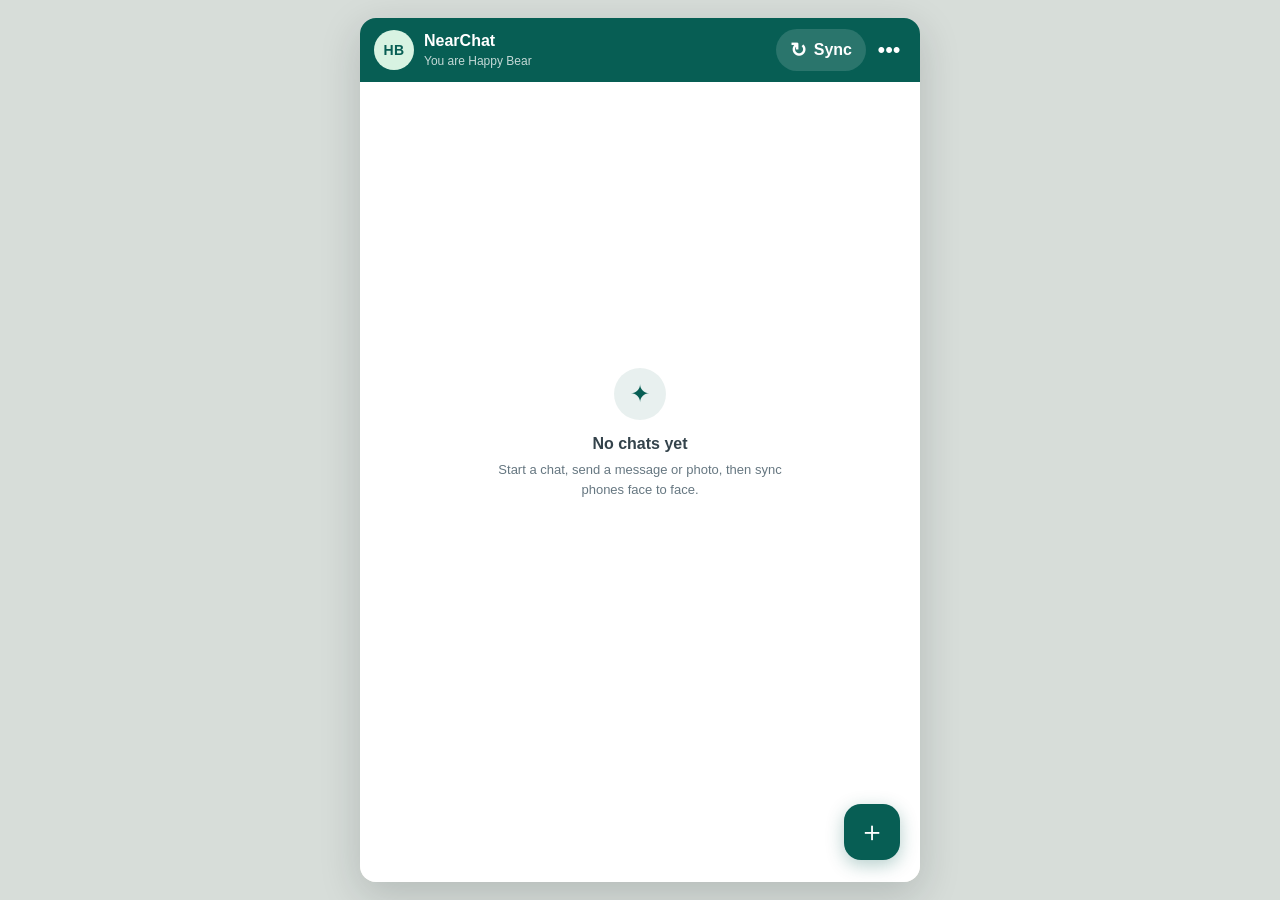
==== index.html @ 62a1739e "FIX delta mathcing always failing v14" ====
<!doctype html>
<html lang="en">
<head>
<meta charset="utf-8">
<link rel="icon" type="image/png" href="[data-uri]">
<meta name="viewport" content="width=device-width, initial-scale=1, viewport-fit=cover">
<meta name="theme-color" content="#075e54">
<title>NearChat v2 · RaptorQ chat sync</title>
<style>
  :root{
    --green:#075e54;
    --green-dark:#054c44;
    --accent:#25d366;
    --paper:#efeae2;
    --incoming:#ffffff;
    --outgoing:#d9fdd3;
    --ink:#111b21;
    --muted:#667781;
    --line:#d7d2ca;
    --danger:#c83d3d;
    --shadow:0 12px 40px rgba(17,27,33,.18);
    --sans:-apple-system,BlinkMacSystemFont,"Segoe UI",Roboto,Helvetica,Arial,sans-serif;
  }
  *{box-sizing:border-box}
  html,body{margin:0;width:100%;height:100%;overflow:hidden}
  body{
    background:#d7ddd9;color:var(--ink);font-family:var(--sans);
    -webkit-font-smoothing:antialiased;overscroll-behavior:none;
  }
  button,input{font:inherit}
  button{border:0;cursor:pointer}
  button:disabled{opacity:.42;cursor:default}
  [hidden]{display:none !important}
  :focus-visible{outline:3px solid rgba(37,211,102,.45);outline-offset:2px}

  .app{
    width:100%;height:100dvh;max-width:560px;margin:0 auto;background:var(--paper);
    display:flex;flex-direction:column;overflow:hidden;box-shadow:var(--shadow);
  }
  .screen{position:relative;width:100%;height:100%;min-height:0;display:flex;flex-direction:column}
  @media(pointer:coarse){#conversationScreen{touch-action:pan-y}}

  .topbar{
    min-height:64px;padding:10px 10px 10px 14px;background:var(--green);color:#fff;
    display:flex;align-items:center;justify-content:space-between;gap:10px;
    flex:none;padding-top:max(10px,env(safe-area-inset-top));
  }
  .identity{display:flex;align-items:center;gap:10px;min-width:0}
  .avatar{
    width:40px;height:40px;border-radius:50%;background:#d8f3e2;color:var(--green);
    display:grid;place-items:center;font-size:14px;font-weight:800;letter-spacing:.03em;flex:none;
  }
  .identity-copy{min-width:0}
  .identity-copy strong{display:block;font-size:16px;line-height:1.15}
  .identity-copy span{
    display:block;margin-top:3px;font-size:12px;color:rgba(255,255,255,.76);
    white-space:nowrap;overflow:hidden;text-overflow:ellipsis;
  }
  .top-actions{display:flex;align-items:center;gap:2px}
  .sync-btn{
    min-height:42px;border-radius:22px;padding:0 14px;background:rgba(255,255,255,.14);
    color:#fff;font-weight:700;display:flex;align-items:center;gap:7px;
  }
  .sync-btn:hover{background:rgba(255,255,255,.22)}
  .sync-icon{font-size:20px;line-height:1}
  .icon-btn{
    width:42px;height:42px;border-radius:50%;background:transparent;color:#fff;
    display:grid;place-items:center;font-size:22px;line-height:1;
  }
  .icon-btn:hover{background:rgba(255,255,255,.12)}
  .back-btn{
    width:38px;height:42px;margin-left:-6px;border-radius:50%;background:transparent;color:#fff;
    display:grid;place-items:center;font-size:27px;line-height:1;flex:none;
  }
  .back-btn:hover{background:rgba(255,255,255,.12)}

  .chat-list{
    flex:1;min-height:0;overflow-y:auto;background:#fff;overscroll-behavior:contain;
    padding-bottom:96px;
  }
  .list-empty{
    min-height:100%;display:grid;place-items:center;text-align:center;color:var(--muted);
    padding:38px;
  }
  .list-empty .empty-inner{max-width:290px}
  .list-empty strong{display:block;color:#34434b;font-size:16px}
  .list-empty p{font-size:13px;line-height:1.55;margin:7px 0 0}
  .chat-row{
    width:100%;min-height:76px;padding:10px 14px;background:#fff;color:var(--ink);
    display:grid;grid-template-columns:52px minmax(0,1fr);gap:12px;text-align:left;
  }
  .chat-row:hover{background:#f5f7f6}
  .chat-avatar{
    width:50px;height:50px;border-radius:50%;background:#dce9e5;color:var(--green);
    display:grid;place-items:center;font-size:15px;font-weight:800;letter-spacing:.03em;
  }
  .chat-copy{
    min-width:0;padding:3px 0 11px;border-bottom:1px solid #edf0ef;
    display:grid;grid-template-columns:minmax(0,1fr) auto;column-gap:10px;align-content:center;
  }
  .chat-title{font-size:16px;font-weight:700;white-space:nowrap;overflow:hidden;text-overflow:ellipsis}
  .chat-time{font-size:11px;color:#849198;white-space:nowrap;padding-top:2px}
  .chat-preview{
    grid-column:1/-1;margin-top:5px;color:var(--muted);font-size:13px;
    white-space:nowrap;overflow:hidden;text-overflow:ellipsis;
  }
  .fab{
    position:absolute;right:20px;bottom:calc(22px + env(safe-area-inset-bottom));
    width:56px;height:56px;border-radius:17px;background:var(--green);color:#fff;
    display:grid;place-items:center;font-size:28px;box-shadow:0 5px 18px rgba(7,94,84,.3);
  }
  .fab:hover{background:var(--green-dark)}

  .thread{
    position:relative;flex:1;overflow-y:auto;padding:18px 12px 22px;
    scroll-behavior:smooth;overscroll-behavior:contain;
    background:
      radial-gradient(circle at 14px 16px,rgba(17,27,33,.035) 0 1px,transparent 1.5px),
      radial-gradient(circle at 42px 44px,rgba(17,27,33,.025) 0 1px,transparent 1.5px),
      var(--paper);
    background-size:56px 56px;
  }
  .thread.input-active{padding-bottom:0}
  .thread.input-active #messageList:not(:empty){
    min-height:100%;display:flex;flex-direction:column;justify-content:flex-end;
    padding-bottom:12px;
  }
  .empty{
    min-height:100%;display:grid;place-items:center;text-align:center;color:var(--muted);
    padding:30px;
  }
  .empty-inner{max-width:280px}
  .empty-mark{
    width:52px;height:52px;border-radius:50%;margin:0 auto 15px;background:rgba(7,94,84,.09);
    color:var(--green);display:grid;place-items:center;font-size:24px;
  }
  .empty strong{display:block;color:#34434b;font-size:16px}
  .empty p{font-size:13px;line-height:1.55;margin:7px 0 0}
  .day{
    width:max-content;max-width:90%;margin:0 auto 14px;padding:6px 10px;border-radius:8px;
    background:rgba(255,255,255,.8);box-shadow:0 1px 1px rgba(17,27,33,.06);
    color:var(--muted);font-size:11px;text-align:center;
  }
  .message-row{display:flex;margin:3px 0 6px}
  .message-row.mine{justify-content:flex-end}
  .message-stack{
    max-width:82%;min-width:72px;display:flex;flex-direction:column;align-items:flex-start;
  }
  .message-stack.has-image-stack{max-width:min(82%,338px)}
  .mine .message-stack{align-items:flex-end}
  .message{
    max-width:100%;min-width:72px;padding:7px 9px 6px;border-radius:9px;
    background:var(--incoming);box-shadow:0 1px 1px rgba(17,27,33,.1);
  }
  .message.has-image{padding:4px 4px 6px;max-width:100%}
  .mine .message{background:var(--outgoing)}
  .sender{font-size:11px;line-height:1.25;color:var(--green);font-weight:700;margin-bottom:2px}
  .text{font-size:15px;line-height:1.36;white-space:pre-wrap;overflow-wrap:anywhere}
  .has-image .sender{margin:4px 5px 3px}
  .has-image .text{margin:6px 5px 1px}
  .message-image{
    display:block;width:100%;height:auto;max-height:480px;border-radius:7px;
    object-fit:contain;background:rgba(17,27,33,.08);
  }
  .text a{color:#087f6d;text-decoration:underline;text-underline-offset:2px}
  .text a:visited{color:#536f91}
  .message-footer{
    min-height:22px;display:flex;align-items:center;justify-content:flex-end;gap:4px;
    margin:2px 0 0 8px;
  }
  .has-image .message-footer{margin-right:5px}
  .meta{color:#7a8a92;font-size:10px}
  .reaction-trigger{
    width:27px;height:24px;border-radius:12px;background:transparent;color:#75858d;
    display:grid;place-items:center;font-size:15px;line-height:1;
  }
  .reaction-trigger:hover,.reaction-trigger[aria-expanded="true"]{background:rgba(7,94,84,.1);color:var(--green)}
  .reaction-strip{display:flex;flex-wrap:wrap;gap:4px;margin-top:3px;max-width:100%}
  .mine .reaction-strip{justify-content:flex-end}
  .reaction-chip{
    min-width:34px;height:28px;padding:0 8px;border:1px solid #d6dfdb;border-radius:14px;
    background:#fff;color:var(--ink);font-size:14px;box-shadow:0 1px 2px rgba(17,27,33,.08);
  }
  .reaction-chip.mine{border-color:#78b99b;background:#e3f6e9}
  .reaction-menu{
    display:flex;gap:3px;margin-top:4px;padding:5px;border-radius:20px;background:#fff;
    box-shadow:0 5px 18px rgba(17,27,33,.18);max-width:calc(100vw - 30px);
  }
  .reaction-menu button{
    width:36px;height:36px;border-radius:50%;background:transparent;font-size:20px;
    display:grid;place-items:center;flex:none;
  }
  .reaction-menu button:hover,.reaction-menu button[aria-pressed="true"]{background:#e5f5eb}

  .composer{
    flex:none;padding:8px 8px calc(8px + env(safe-area-inset-bottom));background:#f0f2f5;
    display:grid;gap:7px;border-top:1px solid rgba(17,27,33,.08);
  }
  .image-draft{
    min-height:64px;padding:7px;border-radius:14px;background:#fff;display:flex;
    align-items:center;gap:10px;box-shadow:0 1px 5px rgba(17,27,33,.08);
  }
  .image-draft img{
    width:52px;height:52px;border-radius:9px;object-fit:cover;background:#edf1ef;flex:none;
  }
  .image-draft-copy{min-width:0;flex:1}
  .image-draft-copy strong{display:block;font-size:13px}
  .image-draft-copy span{
    display:block;margin-top:3px;color:var(--muted);font-size:11px;
    white-space:nowrap;overflow:hidden;text-overflow:ellipsis;
  }
  .remove-image{
    width:36px;height:36px;border-radius:50%;background:#edf1ef;color:#53636c;
    font-size:20px;display:grid;place-items:center;flex:none;
  }
  .composer-row{display:flex;align-items:center;gap:7px;min-width:0}
  .composer-tool{
    width:42px;height:42px;border-radius:50%;background:#fff;color:#5f6f77;
    display:grid;place-items:center;font-size:21px;line-height:1;flex:none;
  }
  .composer-tool:hover{color:var(--green);background:#f8fbfa}
  .emoji-picker{
    grid-template-columns:repeat(8,minmax(0,1fr));gap:3px;padding:5px;
    border-radius:15px;background:#fff;box-shadow:0 2px 10px rgba(17,27,33,.08);
  }
  .emoji-picker:not([hidden]){display:grid}
  .emoji-choice{
    min-height:38px;border-radius:10px;background:transparent;font-size:21px;
    display:grid;place-items:center;
  }
  .emoji-choice:hover{background:#edf4f1}
  .input-wrap{
    position:relative;flex:1;min-width:0;background:#fff;border:1px solid transparent;
    border-radius:24px;display:flex;align-items:center;
  }
  .input-wrap:focus-within{border-color:rgba(7,94,84,.35)}
  #messageInput{
    width:100%;height:46px;border:0;outline:0;background:transparent;color:var(--ink);
    padding:0 54px 0 16px;font-size:16px;
  }
  #messageInput::placeholder{color:#829098}
  .counter{
    position:absolute;right:13px;font-size:10px;color:#98a3a9;pointer-events:none;
    font-variant-numeric:tabular-nums;opacity:0;transition:opacity .12s;
  }
  .counter.near{color:#9a6a16;opacity:1}.counter.full{color:var(--danger);font-weight:700;opacity:1}
  .send-btn{
    width:46px;height:46px;border-radius:50%;background:var(--green);color:#fff;
    display:grid;place-items:center;font-size:21px;flex:none;
  }
  .send-btn:not(:disabled):hover{background:var(--green-dark)}

  .overlay{
    position:fixed;inset:0;z-index:50;background:rgba(17,27,33,.48);
    display:flex;align-items:flex-end;justify-content:center;
  }
  .sheet{
    width:min(560px,100%);max-height:92dvh;background:#fff;border-radius:20px 20px 0 0;
    overflow:auto;box-shadow:0 -12px 40px rgba(17,27,33,.22);
    padding-bottom:env(safe-area-inset-bottom);
  }
  .sheet-head{
    min-height:62px;padding:10px 12px 8px 20px;display:flex;align-items:center;
    justify-content:space-between;border-bottom:1px solid #eef0f1;
  }
  .sheet-head h2{font-size:18px;margin:0}
  .sheet-close{
    width:42px;height:42px;border-radius:50%;background:#f1f3f4;color:#53636c;
    font-size:22px;display:grid;place-items:center;
  }
  .sheet-body{padding:22px 20px 24px}
  .sheet-copy{color:var(--muted);font-size:14px;line-height:1.55;margin:0 0 20px}
  .choice-grid{display:grid;grid-template-columns:1fr 1fr;gap:10px}
  .choice{
    min-height:126px;border-radius:14px;padding:18px;text-align:left;background:#f3f7f5;
    border:1px solid #e0e8e4;color:var(--ink);
  }
  .choice:hover{border-color:#9fc9b3;background:#edf7f1}
  .choice-icon{
    width:38px;height:38px;border-radius:50%;background:var(--green);color:#fff;
    display:grid;place-items:center;font-size:19px;margin-bottom:16px;
  }
  .choice strong{display:block;font-size:15px}
  .choice span{display:block;margin-top:5px;color:var(--muted);font-size:12px;line-height:1.4}
  .sync-hint{margin:18px 2px 0;color:#7a898f;font-size:12px;line-height:1.5}
  .sync-hint b{color:#435159}
  .build-version{margin:10px 2px 0;color:#a0aaae;font:10px ui-monospace,SFMono-Regular,Menlo,monospace;text-align:right}

  .qr-shell{
    min-height:310px;background:#f7f8f8;border-radius:16px;display:grid;place-items:center;
    padding:18px;overflow:hidden;
  }
  #syncQr{display:block;image-rendering:pixelated;max-width:100%;height:auto}
  .sync-status{text-align:center;margin:16px 0 0}
  .sync-status strong{display:block;font-size:16px}
  .sync-status span{display:block;margin-top:5px;color:var(--muted);font-size:12px}
  .audio-test-mark{
    width:64px;height:64px;border-radius:50%;margin:8px auto 16px;background:#dcf8e6;
    color:var(--green);display:grid;place-items:center;font-size:30px;font-weight:800;
  }
  .audio-test-modes{
    display:grid;grid-template-columns:1fr 1fr;gap:4px;margin:0 0 16px;padding:4px;
    border-radius:22px;background:#edf1ef;
  }
  .audio-test-modes button{
    min-height:38px;border-radius:19px;background:transparent;color:#607078;font-size:12px;font-weight:750;
  }
  .audio-test-modes button[aria-pressed="true"]{background:#fff;color:var(--green);box-shadow:0 1px 4px rgba(17,27,33,.12)}
  .audio-graph-shell{
    height:150px;border-radius:12px;overflow:hidden;
    background:#f3f7f5;border:1px solid #e0e8e4;
  }
  #audioTestGraph{display:block;width:100%;height:100%}
  .audio-readout{
    display:flex;flex-wrap:wrap;gap:6px 14px;margin:7px 2px 12px;color:var(--muted);
    font:11px/1.5 ui-monospace,SFMono-Regular,Menlo,monospace;
  }
  .audio-threshold{
    display:flex;align-items:center;gap:10px;margin:12px 2px;color:#435159;font-size:12px;
  }
  .audio-threshold input{flex:1;min-width:0;accent-color:var(--green)}
  .audio-threshold output{min-width:38px;color:var(--muted);font:11px ui-monospace,SFMono-Regular,Menlo,monospace}
  .audio-log-head{display:flex;align-items:center;justify-content:space-between;margin:14px 2px 6px}
  .audio-log-head strong{color:#65747b;font-size:11px;letter-spacing:.08em;text-transform:uppercase}
  .audio-log-actions{display:flex;gap:6px}
  .audio-log-actions button{
    min-height:32px;padding:0 12px;border-radius:16px;background:#edf1ef;color:#435159;
    font-size:11px;font-weight:700;
  }
  .audio-log{
    height:132px;overflow-y:auto;padding:9px;border-radius:10px;background:#f3f7f5;
    color:#53636c;font:11px/1.55 ui-monospace,SFMono-Regular,Menlo,monospace;
    white-space:pre-wrap;overflow-wrap:anywhere;
  }
  .audio-log .hit{color:var(--green);font-weight:800}
  .audio-log .dim{color:#88969c}
  .audio-log .fail{color:var(--danger);font-weight:800}
  .protocol-stages{display:grid;gap:7px;margin:4px 0 12px}
  .protocol-stage{
    min-height:38px;padding:7px 10px;border:1px solid #e0e8e4;border-radius:10px;
    display:flex;align-items:center;gap:9px;color:#77868d;font-size:12px;
  }
  .protocol-stage-mark{
    width:22px;height:22px;border-radius:50%;background:#e8edeb;color:#77868d;
    display:grid;place-items:center;font-size:11px;font-weight:800;flex:none;
  }
  .protocol-stage[data-state="pass"]{border-color:#9fc9b3;color:#285a48;background:#f1faf5}
  .protocol-stage[data-state="pass"] .protocol-stage-mark{background:var(--green);color:#fff}
  .protocol-stage[data-state="fail"]{border-color:rgba(200,61,61,.4);color:var(--danger);background:#fff6f6}
  .protocol-stage[data-state="fail"] .protocol-stage-mark{background:var(--danger);color:#fff}
  .scanner{
    position:relative;height:min(48vh,380px);min-height:240px;background:#111;
    border-radius:16px;overflow:hidden;
  }
  #syncVideo{width:100%;height:100%;display:block;object-fit:cover}
  #scanCanvas{display:none}
  .scan-frame{
    position:absolute;left:50%;top:50%;width:min(68vw,270px);aspect-ratio:1;
    transform:translate(-50%,-50%);border:2px solid rgba(255,255,255,.92);
    border-radius:18px;box-shadow:0 0 0 999px rgba(0,0,0,.22);pointer-events:none;
  }
  .scan-frame::before,.scan-frame::after{
    content:"";position:absolute;left:14%;right:14%;height:1px;background:rgba(37,211,102,.8);
  }
  .scan-frame::before{top:33%}.scan-frame::after{bottom:33%}
  .progress{margin-top:16px}
  .progress-line{height:6px;border-radius:3px;background:#e7ece9;overflow:hidden}
  .progress-fill{height:100%;width:0;background:var(--accent);transition:width .14s linear}
  .progress-text{display:flex;justify-content:space-between;gap:10px;margin-top:8px;color:var(--muted);font-size:12px}
  .secondary{
    width:100%;min-height:46px;margin-top:16px;border-radius:23px;background:#edf1ef;
    color:#33434b;font-weight:700;
  }
  .primary{
    width:100%;min-height:48px;border-radius:24px;background:var(--green);color:#fff;font-weight:750;
  }
  .primary + .secondary{margin-top:9px}
  .done-mark{
    width:64px;height:64px;border-radius:50%;margin:8px auto 16px;background:#dcf8e6;
    color:var(--green);display:grid;place-items:center;font-size:30px;font-weight:800;
  }
  .done-copy{text-align:center;margin-bottom:22px}
  .done-copy h3{font-size:20px;margin:0}
  .done-copy p{color:var(--muted);font-size:13px;line-height:1.5;margin:7px 0 0}

  .settings-card{
    display:flex;align-items:center;gap:12px;padding:14px;border-radius:14px;background:#f3f7f5;
  }
  .settings-card .avatar{width:46px;height:46px}
  .settings-card strong{display:block;font-size:15px}
  .settings-card span{display:block;color:var(--muted);font-size:12px;margin-top:3px}
  .settings-label{
    margin:24px 2px 8px;color:#87949a;font-size:11px;font-weight:700;
    letter-spacing:.08em;text-transform:uppercase;
  }
  .settings-toggle{
    width:100%;min-height:66px;border:1px solid #e2e7e5;border-radius:13px;padding:10px 14px;
    display:flex;align-items:center;justify-content:space-between;gap:14px;color:var(--ink);
    background:#fff;text-align:left;
  }
  .settings-toggle:hover{background:#f6f8f7}
  .settings-toggle strong{display:block;font-size:14px}
  .settings-toggle small{display:block;margin-top:4px;color:var(--muted);font-weight:400;line-height:1.35}
  .switch{
    position:relative;width:44px;height:26px;border-radius:13px;background:#bbc5c1;
    flex:none;transition:background .16s;
  }
  .switch::after{
    content:"";position:absolute;left:3px;top:3px;width:20px;height:20px;border-radius:50%;
    background:#fff;box-shadow:0 1px 4px rgba(17,27,33,.25);transition:transform .16s;
  }
  .settings-toggle[aria-checked="true"] .switch{background:var(--green)}
  .settings-toggle[aria-checked="true"] .switch::after{transform:translateX(18px)}
  .admin-link{
    min-height:54px;margin-top:9px;border:1px solid #e2e7e5;border-radius:13px;padding:0 15px;
    display:flex;align-items:center;justify-content:space-between;color:var(--ink);
    text-decoration:none;font-weight:700;
  }
  .admin-link:hover{background:#f6f8f7}
  .admin-link small{display:block;margin-top:3px;color:var(--muted);font-weight:400}
  .admin-arrow{font-size:20px;color:#89969c}
  .delete-card{
    margin-top:9px;border:1px solid rgba(200,61,61,.35);border-radius:13px;
    background:#fff8f8;overflow:hidden;
  }
  .delete-action{
    width:100%;min-height:62px;padding:9px 14px;display:flex;align-items:center;
    justify-content:space-between;gap:14px;background:transparent;color:var(--ink);text-align:left;
  }
  .delete-action:hover{background:#fff1f1}
  .delete-action strong{display:block;font-size:14px;color:var(--danger)}
  .delete-action small{display:block;margin-top:4px;color:var(--muted);font-size:12px;line-height:1.35}
  .trash-icon{width:24px;height:24px;color:var(--danger);flex:none}
  .delete-confirm{padding:14px}
  .delete-confirm strong{display:block;color:var(--danger);font-size:14px}
  .delete-confirm p{margin:5px 0 13px;color:var(--muted);font-size:12px;line-height:1.45}
  .delete-confirm-actions{display:grid;grid-template-columns:1fr 1fr;gap:8px}
  .delete-confirm-actions button{min-height:42px;border-radius:21px;font-weight:700}
  .delete-cancel{background:#edf1ef;color:#33434b}
  .delete-everything{background:var(--danger);color:#fff}
  .delete-everything:hover{background:#ad3030}

  .toast{
    position:fixed;left:50%;bottom:calc(76px + env(safe-area-inset-bottom));z-index:80;
    transform:translate(-50%,18px);max-width:calc(100vw - 30px);padding:10px 14px;
    border-radius:20px;background:#26353d;color:#fff;font-size:13px;box-shadow:var(--shadow);
    opacity:0;pointer-events:none;transition:opacity .18s,transform .18s;
    white-space:nowrap;overflow:hidden;text-overflow:ellipsis;
  }
  .toast.show{opacity:1;transform:translate(-50%,0)}

  @media(min-width:600px){
    body{padding:18px}
    .app{height:calc(100dvh - 36px);border-radius:16px}
    .sheet{border-radius:20px;margin-bottom:18px}
    .overlay{align-items:flex-end}
  }
  @media(max-width:360px){
    .sync-btn{padding:0 11px}.sync-btn span:last-child{display:none}
    .choice-grid{grid-template-columns:1fr}
    .composer{padding-left:6px;padding-right:6px}
    .composer-row{gap:5px}
    .composer-tool{width:38px;height:42px}
    .emoji-picker{grid-template-columns:repeat(8,minmax(0,1fr))}
  }
</style>
</head>
<body>
<main class="app">
  <section class="screen" id="chatListScreen">
    <header class="topbar">
      <div class="identity">
        <div class="avatar" id="headerAvatar"></div>
        <div class="identity-copy">
          <strong>NearChat</strong>
          <span id="headerName"></span>
        </div>
      </div>
      <div class="top-actions">
        <button class="sync-btn" id="syncAllButton" type="button">
          <span class="sync-icon" aria-hidden="true">↻</span><span>Sync</span>
        </button>
        <button class="icon-btn" id="settingsButton" type="button" aria-label="Settings">•••</button>
      </div>
    </header>
    <section class="chat-list" aria-label="Chats">
      <div class="list-empty" id="listEmpty">
        <div class="empty-inner">
          <div class="empty-mark" aria-hidden="true">✦</div>
          <strong>No chats yet</strong>
          <p>Start a chat, send a message or photo, then sync phones face to face.</p>
        </div>
      </div>
      <div id="chatList"></div>
    </section>
    <button class="fab" id="newChatButton" type="button" aria-label="New chat">＋</button>
  </section>

  <section class="screen" id="conversationScreen" hidden>
    <header class="topbar">
      <div class="identity">
        <button class="back-btn" id="backToChats" type="button" aria-label="Back to chats">‹</button>
        <div class="avatar" id="chatAvatar"></div>
        <div class="identity-copy">
          <strong id="chatTitle">New chat</strong>
          <span id="chatSubtitle">Local conversation</span>
        </div>
      </div>
      <button class="sync-btn" id="syncButton" type="button">
        <span class="sync-icon" aria-hidden="true">↻</span><span>Sync</span>
      </button>
    </header>

    <section class="thread" id="thread" aria-label="Conversation">
      <div class="empty" id="emptyState">
        <div class="empty-inner">
          <div class="empty-mark" aria-hidden="true">✦</div>
          <strong>New private chat</strong>
          <p>Write a message, add a photo, or tap Sync to join someone else’s chat. Nothing is uploaded.</p>
        </div>
      </div>
      <div id="messageList"></div>
    </section>

    <form class="composer" id="composer">
      <div class="image-draft" id="imageDraft" hidden>
        <img id="imageDraftPreview" alt="Selected image preview">
        <div class="image-draft-copy">
          <strong>Photo ready</strong>
          <span id="imageDraftDetails"></span>
        </div>
        <button class="remove-image" id="removeImage" type="button" aria-label="Remove selected image">×</button>
      </div>
      <div class="emoji-picker" id="emojiPicker" aria-label="Quick emojis" hidden></div>
      <div class="composer-row">
        <button class="composer-tool" id="emojiButton" type="button" aria-label="Quick emojis"
                aria-expanded="false" aria-controls="emojiPicker">☺</button>
        <button class="composer-tool" id="imageButton" type="button" aria-label="Add a photo" title="Add a photo">＋</button>
        <input id="imageInput" type="file" accept="image/*" aria-label="Choose a photo" hidden>
        <div class="input-wrap">
          <input id="messageInput" autocomplete="off" enterkeyhint="send"
                 aria-label="Message" placeholder="Message">
          <span class="counter" id="counter">0/50</span>
        </div>
        <button class="send-btn" id="sendButton" type="submit" aria-label="Send message" disabled>↑</button>
      </div>
    </form>
  </section>
</main>

<div class="overlay" id="settingsOverlay" hidden>
  <section class="sheet" role="dialog" aria-modal="true" aria-labelledby="settingsTitle">
    <header class="sheet-head">
      <h2 id="settingsTitle">Settings</h2>
      <button class="sheet-close" id="closeSettings" type="button" aria-label="Close settings">×</button>
    </header>
    <div class="sheet-body">
      <div class="settings-card">
        <div class="avatar" id="settingsAvatar"></div>
        <div>
          <strong id="settingsName"></strong>
          <span>Random name stored on this phone</span>
        </div>
      </div>
      <div class="settings-label">Advanced</div>
      <button class="settings-toggle" id="syncScopeToggle" type="button" role="switch" aria-checked="false">
        <span>
          <strong>Only sync the open chat</strong>
          <small id="syncScopeDescription">Off · Sync transfers all chats</small>
        </span>
        <span class="switch" aria-hidden="true"></span>
      </button>
      <a class="admin-link" href="test-harness/index.html#/">
        <span>Admin mode<small>Transfer controls and diagnostics</small></span>
        <span class="admin-arrow" aria-hidden="true">›</span>
      </a>
      <section class="delete-card" aria-label="Delete saved content">
        <button class="delete-action" id="askDeleteData" type="button"
                aria-expanded="false" aria-controls="deleteDataConfirm">
          <span>
            <strong>Delete all content</strong>
            <small>Chats, messages, identity, and local settings</small>
          </span>
          <svg class="trash-icon" viewBox="0 0 24 24" aria-hidden="true" fill="none"
               stroke="currentColor" stroke-width="1.8" stroke-linecap="round" stroke-linejoin="round">
            <path d="M4 7h16"></path>
            <path d="M9 7V4h6v3"></path>
            <path d="M6.5 7l.8 13h9.4l.8-13"></path>
            <path d="M10 11v5M14 11v5"></path>
          </svg>
        </button>
        <div class="delete-confirm" id="deleteDataConfirm" hidden>
          <strong>Delete everything saved on this device?</strong>
          <p>This cannot be undone. Copies already synced to other phones will remain there.</p>
          <div class="delete-confirm-actions">
            <button class="delete-cancel" id="cancelDeleteData" type="button">Cancel</button>
            <button class="delete-everything" id="confirmDeleteData" type="button">Delete everything</button>
          </div>
        </div>
      </section>
    </div>
  </section>
</div>

<div class="overlay" id="syncOverlay" hidden>
  <section class="sheet" role="dialog" aria-modal="true" aria-labelledby="syncTitle">
    <header class="sheet-head">
      <h2 id="syncTitle">Sync chats</h2>
      <button class="sheet-close" id="closeSync" type="button" aria-label="Close sync">×</button>
    </header>

    <div class="sheet-body" id="syncChoose">
      <p class="sheet-copy" id="syncScopeCopy">Put the phones near each other. One phone shows the chats; the other scans them.</p>
      <div class="choice-grid">
        <button class="choice" id="showCode" type="button">
          <span class="choice-icon" aria-hidden="true">▦</span>
          <strong id="showCodeTitle">Show all chats</strong>
          <span>Share an inventory, then send only the requested parts.</span>
        </button>
        <button class="choice" id="scanCode" type="button">
          <span class="choice-icon" aria-hidden="true">⌗</span>
          <strong>Scan their chats</strong>
          <span>Compare the inventory and request missing parts with sound.</span>
        </button>
        <button class="choice" id="sendAudioTest" type="button">
          <span class="choice-icon" aria-hidden="true">♪</span>
          <strong>Send test</strong>
          <span>Send simple beeps or a real sync packet.</span>
        </button>
        <button class="choice" id="listenAudioTest" type="button">
          <span class="choice-icon" aria-hidden="true">⌁</span>
          <strong>Listen test</strong>
          <span>Detect and log each stage of the test signal.</span>
        </button>
      </div>
      <p class="sync-hint"><b>Keep volume on.</b> Phones use short beeps for requests and completion. To test the reply path, choose Send test on the scanning phone and Listen test on the phone showing chats.</p>
      <div class="build-version">Build <span id="buildVersion"></span></div>
    </div>

    <div class="sheet-body" id="syncSend" hidden>
      <div class="qr-shell">
        <canvas id="syncQr" hidden></canvas>
        <span id="qrLoading">Preparing sync code…</span>
      </div>
      <div class="sync-status">
        <strong>Show this screen to the other phone</strong>
        <span id="sendStatus">Preparing chats…</span>
      </div>
      <button class="secondary" id="backFromSend" type="button">Back</button>
    </div>

    <div class="sheet-body" id="syncScan" hidden>
      <div class="scanner">
        <video id="syncVideo" playsinline muted autoplay></video>
        <canvas id="scanCanvas"></canvas>
        <div class="scan-frame" aria-hidden="true"></div>
      </div>
      <div class="progress">
        <div class="progress-line"><div class="progress-fill" id="scanProgress"></div></div>
        <div class="progress-text"><span id="scanStatus">Starting camera…</span><span id="scanCount">0 / 0</span></div>
      </div>
      <button class="secondary" id="backFromScan" type="button">Back</button>
    </div>

    <div class="sheet-body" id="syncAudioSend" hidden>
      <div class="audio-test-modes" role="group" aria-label="Audio test mode">
        <button type="button" data-audio-test-mode="simple" aria-pressed="true">Simple beep</button>
        <button type="button" data-audio-test-mode="protocol" aria-pressed="false">Sync packet</button>
      </div>
      <div class="audio-test-mark" aria-hidden="true">♪</div>
      <div class="done-copy">
        <h3 id="audioSendTitle">Sending three test beeps</h3>
        <p id="audioSendStatus">Starting speaker…</p>
      </div>
      <div class="audio-readout" id="audioSendDetails"><span>1800 Hz</span><span>150 ms × 3</span><span>every 3 seconds</span></div>
      <div class="audio-log" id="audioSendLog" role="log" aria-live="polite"></div>
      <button class="secondary" id="backFromAudioSend" type="button">Back</button>
    </div>

    <div class="sheet-body" id="syncAudioListen" hidden>
      <div class="audio-test-modes" role="group" aria-label="Audio test mode">
        <button type="button" data-audio-test-mode="simple" aria-pressed="true">Simple beep</button>
        <button type="button" data-audio-test-mode="protocol" aria-pressed="false">Sync packet</button>
      </div>
      <div id="audioSimpleDiagnostics">
        <div class="audio-graph-shell">
          <canvas id="audioTestGraph" role="img" aria-label="Live 1800 hertz detection graph"></canvas>
        </div>
        <div class="audio-readout">
          <span id="audioTestPeak">peak —</span>
          <span id="audioTestFloor">floor —</span>
          <span id="audioTestScore">score —</span>
          <span id="audioTestBeeps">beeps 0/3</span>
        </div>
        <label class="audio-threshold" for="audioTestThreshold">
          Threshold
          <input id="audioTestThreshold" type="range" min="6" max="40" step="1" value="16">
          <output id="audioTestThresholdValue" for="audioTestThreshold">16 dB</output>
        </label>
      </div>
      <div id="audioProtocolDiagnostics" hidden>
        <div class="protocol-stages">
          <div class="protocol-stage" id="protocolStageMicrophone"><span class="protocol-stage-mark">1</span><span>Microphone active</span></div>
          <div class="protocol-stage" id="protocolStageSymbols"><span class="protocol-stage-mark">2</span><span>DTMF symbols detected</span></div>
          <div class="protocol-stage" id="protocolStagePreamble"><span class="protocol-stage-mark">3</span><span>Packet preamble found</span></div>
          <div class="protocol-stage" id="protocolStageCrc"><span class="protocol-stage-mark">4</span><span>CRC passed</span></div>
          <div class="protocol-stage" id="protocolStageReceived"><span class="protocol-stage-mark">5</span><span>Complete request received</span></div>
        </div>
        <div class="audio-readout">
          <span id="protocolMicLevel">mic — dB</span>
          <span id="protocolSymbolCount">symbols 0</span>
          <span id="protocolPacketCount">packets 0</span>
        </div>
      </div>
      <div class="sync-status">
        <strong id="audioListenTitle">Listening for 1800 Hz</strong>
        <span id="audioListenStatus">Starting microphone…</span>
      </div>
      <div class="audio-log-head">
        <strong>Log</strong>
        <div class="audio-log-actions">
          <button id="copyAudioTestLog" type="button">Copy</button>
          <button id="clearAudioTestLog" type="button">Clear</button>
        </div>
      </div>
      <div class="audio-log" id="audioListenLog" role="log" aria-live="polite"></div>
      <button class="secondary" id="backFromAudioListen" type="button">Back</button>
    </div>

    <div class="sheet-body" id="syncDone" hidden>
      <div class="done-mark" aria-hidden="true">✓</div>
      <div class="done-copy">
        <h3>Sync complete</h3>
        <p id="doneText"></p>
      </div>
      <button class="primary" id="syncBack" type="button">Sync back</button>
      <button class="secondary" id="finishSync" type="button">Done</button>
    </div>
  </section>
</div>

<div class="toast" id="toast" role="status" aria-live="polite"></div>

<script type="module">
import initRaptor, { RaptorQDecoder, encode_packets } from './assets/raptorq.js';
import { QRCode as bundledQrCode, jsQR as bundledJsQr } from './assets/qr-libs.js';
import {
  bindImageFileInput,
  imageFormatLabel,
  normalizeStoredImage
} from './assets/image-upload.js';
import {
  ACOUSTIC_REQUEST_CONFIG,
  ACOUSTIC_REQUEST_DONE,
  ACOUSTIC_REQUEST_FULL,
  ACOUSTIC_REQUEST_INDEXES,
  ACOUSTIC_REQUEST_MASK,
  ACOUSTIC_REQUEST_NONE,
  ACOUSTIC_TEST_CONFIG,
  cancelAcousticPlayback,
  chooseAcousticRequest,
  listenForAcousticRequest,
  playAcousticRequest,
  prepareAcousticOutput,
  requestedPackageIndexes,
  startAcousticProtocolTestMonitor,
  startAcousticProtocolTestSequence,
  startAcousticTestMonitor,
  startAcousticTestSequence,
  stopAcousticInput,
  stopAcousticOutput
} from './assets/acoustic-request.js?v=2026.08.02.4';

const $ = selector => document.querySelector(selector);
const $$ = selector => document.querySelectorAll(selector);
const BUILD_VERSION = '2026.08.02.4';
const MAX_TEXT = 50;
const MAX_URL_TEXT = 200;
const STORAGE_IDENTITY = 'nearchat-v2-identity';
const STORAGE_CHATS = 'nearchat-v3-chats';
const STORAGE_MESSAGES_LEGACY = 'nearchat-v2-messages';
const STORAGE_SETTINGS = 'nearchat-v4-settings';
const PROTOCOL = 'NCR5';
const INVENTORY_PROTOCOL = 'NCI1';
const QR_VERSION = 20;
const RAPTOR_TRANSPORT_BYTES = 570;
const RAPTOR_REPAIR_PERCENT = 300;
const MAX_TRANSFER_BYTES = 32 * 1024 * 1024;
const MAX_SYNC_PACKAGES = 4096;
const PACKAGE_ID_BYTES = 8;
const INVENTORY_ENTRIES_PER_FRAME = 70;
const SYNC_FPS = 12;
const MAX_SCAN_PIXELS = 500000;
const QUICK_EMOJIS = ['😀','😂','❤️','👍','🙏','🎉','😍','😊','😭','🤔','👀','🔥','✅','😅','🙌','✨'];
const REACTION_EMOJIS = ['👍','❤️','😂','😮','😢','🙏'];
const MAX_REACTION_STATES = 300;
const HISTORY_MARKER = 'nearchat-v1';
const SWIPE_BACK_DISTANCE = 72;
const graphemeSegmenter = typeof Intl.Segmenter === 'function'
  ? new Intl.Segmenter(undefined, { granularity: 'grapheme' })
  : null;

const ADJECTIVES = [
  'Amber','Brave','Calm','Clever','Coral','Cosmic','Dapper','Gentle',
  'Golden','Happy','Jolly','Kind','Lucky','Mellow','Mint','Nimble',
  'Quiet','Rapid','Silver','Sunny','Swift','Tiny','Velvet','Wild'
];
const ANIMALS = [
  'Badger','Bear','Dolphin','Falcon','Fox','Gecko','Heron','Koala',
  'Lynx','Marten','Moth','Otter','Owl','Panda','Puffin','Rabbit',
  'Raven','Seal','Sparrow','Stoat','Tiger','Turtle','Whale','Wolf'
];

function randomId() {
  if (crypto.randomUUID) return crypto.randomUUID();
  const bytes = crypto.getRandomValues(new Uint8Array(16));
  return [...bytes].map(byte => byte.toString(16).padStart(2, '0')).join('');
}

function readJson(key, fallback) {
  try {
    const value = JSON.parse(localStorage.getItem(key));
    return value ?? fallback;
  } catch {
    return fallback;
  }
}

function writeJson(key, value) {
  try {
    localStorage.setItem(key, JSON.stringify(value));
    return true;
  } catch {
    return false;
  }
}

function makeIdentity() {
  const word = list => list[Math.floor(Math.random() * list.length)];
  return { id: randomId(), name: `${word(ADJECTIVES)} ${word(ANIMALS)}` };
}

function safeIdentity(value) {
  if (!value || typeof value.id !== 'string' || typeof value.name !== 'string') return null;
  return { id: value.id.slice(0, 80), name: value.name.slice(0, 32) };
}

function hasWebUrl(text) {
  return /https?:\/\/[^\s<>"']+/i.test(text);
}

function messageLimit(text) {
  return hasWebUrl(text) ? MAX_URL_TEXT : MAX_TEXT;
}

function splitGraphemes(text) {
  return graphemeSegmenter
    ? [...graphemeSegmenter.segment(text)].map(item => item.segment)
    : Array.from(text);
}

function graphemeLength(text) {
  return splitGraphemes(text).length;
}

function sliceGraphemes(text, limit) {
  return splitGraphemes(text).slice(0, limit).join('');
}

function safeReaction(value) {
  if (!value || typeof value !== 'object' || typeof value.id !== 'string' ||
      typeof value.sender !== 'string' || !REACTION_EMOJIS.includes(value.emoji)) return null;
  const timestamp = Number(value.ts);
  const validTimestamp = Number.isFinite(timestamp) && timestamp >= 0 && timestamp <= 8640000000000000;
  return {
    id: value.id.slice(0, 100),
    sender: value.sender.slice(0, 80),
    name: typeof value.name === 'string' ? value.name.slice(0, 32) : 'Someone',
    emoji: value.emoji,
    active: value.active === true,
    ts: validTimestamp ? timestamp : 0
  };
}

function reactionStateKey(reaction) {
  return `${reaction.sender}\u0000${reaction.emoji}`;
}

function mergeReactionStates(...collections) {
  const states = new Map();
  for (const collection of collections) {
    if (!Array.isArray(collection)) continue;
    for (const value of collection) {
      const reaction = safeReaction(value);
      if (!reaction) continue;
      const key = reactionStateKey(reaction);
      const current = states.get(key);
      if (!current || reaction.ts > current.ts ||
          (reaction.ts === current.ts && reaction.id.localeCompare(current.id) > 0)) {
        states.set(key, reaction);
      }
    }
  }
  return [...states.values()]
    .sort((a, b) => a.ts - b.ts || a.id.localeCompare(b.id))
    .slice(-MAX_REACTION_STATES);
}

function safeMessage(value) {
  if (!value || typeof value !== 'object') return null;
  if (typeof value.id !== 'string' || typeof value.sender !== 'string' ||
      typeof value.name !== 'string') return null;
  const trimmed = typeof value.text === 'string' ? value.text.trim() : '';
  const text = sliceGraphemes(trimmed, messageLimit(trimmed));
  const image = normalizeStoredImage(value.image);
  const reactions = mergeReactionStates(value.reactions);
  if (!text && !image) return null;
  const timestamp = Number(value.ts);
  const validTimestamp = Number.isFinite(timestamp) && timestamp >= 0 && timestamp <= 8640000000000000;
  return {
    id: value.id.slice(0, 100),
    sender: value.sender.slice(0, 80),
    name: value.name.slice(0, 32),
    text,
    ...(image ? { image } : {}),
    reactions,
    ts: validTimestamp ? timestamp : Date.now()
  };
}

function safeParticipant(value) {
  if (!value || typeof value.id !== 'string' || typeof value.name !== 'string') return null;
  return { id: value.id.slice(0, 80), name: value.name.slice(0, 32) };
}

function safeChat(value) {
  if (!value || typeof value.id !== 'string' || !Array.isArray(value.messages)) return null;
  const messages = value.messages.map(safeMessage).filter(Boolean);
  messages.sort((a, b) => a.ts - b.ts || a.id.localeCompare(b.id));
  const participantMap = new Map();
  if (Array.isArray(value.participants)) {
    for (const item of value.participants) {
      const participant = safeParticipant(item);
      if (participant) participantMap.set(participant.id, participant);
    }
  }
  for (const message of messages)
    participantMap.set(message.sender, { id: message.sender, name: message.name });
  const created = Number(value.createdAt);
  const updated = Number(value.updatedAt);
  const fallbackTime = messages[0]?.ts ?? Date.now();
  return {
    id: value.id.slice(0, 100),
    createdAt: Number.isFinite(created) ? created : fallbackTime,
    updatedAt: Number.isFinite(updated) ? updated : (messages.at(-1)?.ts ?? fallbackTime),
    participants: [...participantMap.values()],
    messages
  };
}

let identity = safeIdentity(readJson(STORAGE_IDENTITY, null));
if (!identity) {
  identity = makeIdentity();
  writeJson(STORAGE_IDENTITY, identity);
}

let appSettings = readJson(STORAGE_SETTINGS, {});
appSettings = {
  syncOpenChatOnly: appSettings?.syncOpenChatOnly === true
};

let chats = readJson(STORAGE_CHATS, []);
chats = Array.isArray(chats) ? chats.map(safeChat).filter(Boolean) : [];

if (!chats.length) {
  const legacy = readJson(STORAGE_MESSAGES_LEGACY, []);
  const legacyMessages = Array.isArray(legacy) ? legacy.map(safeMessage).filter(Boolean) : [];
  if (legacyMessages.length) {
    legacyMessages.sort((a, b) => a.ts - b.ts || a.id.localeCompare(b.id));
    const participants = new Map([[identity.id, identity]]);
    for (const message of legacyMessages)
      participants.set(message.sender, { id: message.sender, name: message.name });
    chats.push({
      id: `legacy-${identity.id}`,
      createdAt: legacyMessages[0].ts,
      updatedAt: legacyMessages.at(-1).ts,
      participants: [...participants.values()],
      messages: legacyMessages
    });
    writeJson(STORAGE_CHATS, chats);
  }
}
writeJson(STORAGE_CHATS, chats);

let activeChatId = null;

function initials(name) {
  const marks = name.split(/\s+/).map(part => sliceGraphemes(part, 1)).join('');
  return sliceGraphemes(marks, 2).toUpperCase();
}

function setIdentityUi() {
  $('#headerName').textContent = `You are ${identity.name}`;
  $('#settingsName').textContent = identity.name;
  $('#headerAvatar').textContent = initials(identity.name);
  $('#settingsAvatar').textContent = initials(identity.name);
}

function saveChats() {
  return writeJson(STORAGE_CHATS, chats);
}

function activeChat() {
  return chats.find(chat => chat.id === activeChatId) ?? null;
}

function ensureLocalParticipant(chat) {
  if (!chat.participants.some(participant => participant.id === identity.id))
    chat.participants.push(identity);
}

function firstMessageTitle(chat) {
  const first = chat.messages[0];
  if (!first) return null;
  const words = first.text.trim().split(/\s+/).filter(Boolean).slice(0, 2);
  if (words.length) return sliceGraphemes(words.join(' '), 28);
  if (first.image) return 'Photo chat';
  return null;
}

function chatTitle(chat) {
  const others = chat.participants.filter(participant => participant.id !== identity.id);
  if (!others.length) return firstMessageTitle(chat) ?? 'New chat';
  if (others.length === 1) return others[0].name;
  return firstMessageTitle(chat) ?? 'Group chat';
}

function chatInitials(chat) {
  const title = chatTitle(chat);
  return title === 'New chat' ? '+' : initials(title);
}

function formatTime(timestamp) {
  return new Intl.DateTimeFormat([], { hour: '2-digit', minute: '2-digit' }).format(timestamp);
}

function formatDay(timestamp) {
  const date = new Date(timestamp);
  const today = new Date();
  const yesterday = new Date();
  yesterday.setDate(today.getDate() - 1);
  if (date.toDateString() === today.toDateString()) return 'Today';
  if (date.toDateString() === yesterday.toDateString()) return 'Yesterday';
  return new Intl.DateTimeFormat([], { month: 'short', day: 'numeric' }).format(date);
}

function formatListTime(timestamp) {
  const date = new Date(timestamp);
  const today = new Date();
  if (date.toDateString() === today.toDateString()) return formatTime(timestamp);
  return new Intl.DateTimeFormat([], { month: 'short', day: 'numeric' }).format(date);
}

function appendLinkifiedText(element, value) {
  const pattern = /https?:\/\/[^\s<>"']+/gi;
  let cursor = 0;
  for (const match of value.matchAll(pattern)) {
    const start = match.index ?? 0;
    if (start > cursor) element.appendChild(document.createTextNode(value.slice(cursor, start)));

    let urlText = match[0];
    let trailing = '';
    while (urlText.length && /[),.!?;:]$/.test(urlText)) {
      trailing = urlText.at(-1) + trailing;
      urlText = urlText.slice(0, -1);
    }

    try {
      const url = new URL(urlText);
      if (url.protocol !== 'http:' && url.protocol !== 'https:') throw new Error();
      const link = document.createElement('a');
      link.href = url.href;
      link.textContent = urlText;
      link.target = '_blank';
      link.rel = 'noopener noreferrer';
      element.appendChild(link);
    } catch {
      element.appendChild(document.createTextNode(urlText));
    }
    if (trailing) element.appendChild(document.createTextNode(trailing));
    cursor = start + match[0].length;
  }
  if (cursor < value.length) element.appendChild(document.createTextNode(value.slice(cursor)));
}

function renderChatList() {
  const list = $('#chatList');
  list.replaceChildren();
  const ordered = [...chats].sort((a, b) => b.updatedAt - a.updatedAt || b.id.localeCompare(a.id));
  $('#listEmpty').hidden = ordered.length > 0;

  for (const chat of ordered) {
    const last = chat.messages.at(-1);
    const row = document.createElement('button');
    row.type = 'button';
    row.className = 'chat-row';
    row.dataset.chatId = chat.id;

    const avatar = document.createElement('span');
    avatar.className = 'chat-avatar';
    avatar.textContent = chatInitials(chat);

    const copy = document.createElement('span');
    copy.className = 'chat-copy';
    const title = document.createElement('span');
    title.className = 'chat-title';
    title.textContent = chatTitle(chat);
    const time = document.createElement('span');
    time.className = 'chat-time';
    time.textContent = formatListTime(last?.ts ?? chat.updatedAt);
    const preview = document.createElement('span');
    preview.className = 'chat-preview';
    const lastPreview = last?.image
      ? `Photo${last.text ? ` · ${last.text}` : ''}`
      : last?.text;
    preview.textContent = last
      ? `${last.sender === identity.id ? 'You' : last.name}: ${lastPreview}`
      : 'No messages yet';
    copy.append(title, time, preview);
    row.append(avatar, copy);
    list.appendChild(row);
  }
}

function updateConversationHeader() {
  const chat = activeChat();
  if (!chat) return;
  $('#chatTitle').textContent = chatTitle(chat);
  $('#chatAvatar').textContent = chatInitials(chat);
  const count = chat.messages.length;
  $('#chatSubtitle').textContent = count
    ? `${count} message${count === 1 ? '' : 's'} · local`
    : 'Local conversation';
}

function groupedReactions(message) {
  const groups = new Map();
  for (const reaction of message.reactions) {
    if (!reaction.active) continue;
    let group = groups.get(reaction.emoji);
    if (!group) {
      group = { emoji: reaction.emoji, names: [], mine: false };
      groups.set(reaction.emoji, group);
    }
    group.names.push(reaction.sender === identity.id ? 'You' : reaction.name);
    if (reaction.sender === identity.id) group.mine = true;
  }
  return REACTION_EMOJIS.map(emoji => groups.get(emoji)).filter(Boolean);
}

function hasMyReaction(message, emoji) {
  return message.reactions.some(reaction =>
    reaction.sender === identity.id && reaction.emoji === emoji && reaction.active);
}

let openReactionMessageId = null;
let latestVisibilityRaf = 0;
let latestVisibilityTimer = 0;

function messageInputIsActive() {
  return document.activeElement === $('#messageInput');
}

function keepLatestMessageVisible(forceToEnd = false) {
  const thread = $('#thread');
  const inputActive = messageInputIsActive();
  thread.classList.toggle('input-active', inputActive);
  if (!inputActive && !forceToEnd) return;
  const lastMessage = $('#messageList').lastElementChild;
  if (!lastMessage) return;

  thread.scrollTop = thread.scrollHeight;
  if (!inputActive) return;
  const composerTop = $('#composer').getBoundingClientRect().top;
  const viewportBottom = window.visualViewport
    ? window.visualViewport.offsetTop + window.visualViewport.height
    : window.innerHeight;
  const visibleBottom = Math.min(composerTop, viewportBottom) - 12;
  const overlap = lastMessage.getBoundingClientRect().bottom - visibleBottom;
  if (overlap > 0) thread.scrollTop += overlap;
}

function scheduleLatestMessageVisibility(forceToEnd = false) {
  cancelAnimationFrame(latestVisibilityRaf);
  clearTimeout(latestVisibilityTimer);
  latestVisibilityRaf = requestAnimationFrame(() => keepLatestMessageVisible(forceToEnd));
  if (messageInputIsActive())
    latestVisibilityTimer = setTimeout(() => keepLatestMessageVisible(true), 140);
}

function setReactionMenu(messageId) {
  openReactionMessageId = messageId;
  document.querySelectorAll('[data-reaction-menu-for]').forEach(menu => {
    menu.hidden = menu.dataset.reactionMenuFor !== messageId;
  });
  document.querySelectorAll('[data-reaction-trigger]').forEach(button => {
    button.setAttribute('aria-expanded', String(button.dataset.reactionTrigger === messageId));
  });
  if (messageId) scheduleLatestMessageVisibility(false);
}

function renderMessages({ scrollToEnd = true } = {}) {
  const chat = activeChat();
  const list = $('#messageList');
  const previousScrollTop = $('#thread').scrollTop;
  openReactionMessageId = null;
  list.replaceChildren();
  $('#emptyState').hidden = Boolean(chat?.messages.length);
  if (!chat) return;
  let lastDay = '';

  for (const item of chat.messages) {
    const day = new Date(item.ts).toDateString();
    if (day !== lastDay) {
      const label = document.createElement('div');
      label.className = 'day';
      label.textContent = formatDay(item.ts);
      list.appendChild(label);
      lastDay = day;
    }

    const row = document.createElement('div');
    row.className = 'message-row' + (item.sender === identity.id ? ' mine' : '');
    const stack = document.createElement('div');
    stack.className = 'message-stack' + (item.image ? ' has-image-stack' : '');
    const bubble = document.createElement('article');
    bubble.className = 'message' + (item.image ? ' has-image' : '');

    if (item.sender !== identity.id) {
      const sender = document.createElement('div');
      sender.className = 'sender';
      sender.textContent = item.name;
      bubble.appendChild(sender);
    }

    if (item.image) {
      const image = document.createElement('img');
      image.className = 'message-image';
      image.src = item.image.dataUrl;
      image.width = item.image.width;
      image.height = item.image.height;
      image.loading = 'lazy';
      image.alt = item.text ? `Photo: ${item.text}` : `Photo from ${item.name}`;
      bubble.appendChild(image);
    }

    if (item.text) {
      const text = document.createElement('div');
      text.className = 'text';
      appendLinkifiedText(text, item.text);
      bubble.appendChild(text);
    }
    const footer = document.createElement('div');
    footer.className = 'message-footer';
    const reactionTrigger = document.createElement('button');
    reactionTrigger.type = 'button';
    reactionTrigger.className = 'reaction-trigger';
    reactionTrigger.dataset.reactionTrigger = item.id;
    reactionTrigger.setAttribute('aria-label', `React to message from ${item.sender === identity.id ? 'you' : item.name}`);
    reactionTrigger.setAttribute('aria-expanded', 'false');
    reactionTrigger.textContent = '☺';
    const meta = document.createElement('span');
    meta.className = 'meta';
    meta.textContent = formatTime(item.ts);
    footer.append(reactionTrigger, meta);
    bubble.appendChild(footer);
    stack.appendChild(bubble);

    const groups = groupedReactions(item);
    if (groups.length) {
      const strip = document.createElement('div');
      strip.className = 'reaction-strip';
      strip.setAttribute('aria-label', 'Message reactions');
      for (const group of groups) {
        const chip = document.createElement('button');
        chip.type = 'button';
        chip.className = 'reaction-chip' + (group.mine ? ' mine' : '');
        chip.dataset.reactionChoice = group.emoji;
        chip.dataset.messageId = item.id;
        chip.textContent = group.names.length > 1 ? `${group.emoji} ${group.names.length}` : group.emoji;
        chip.title = `${group.emoji} · ${group.names.join(', ')}`;
        chip.setAttribute('aria-label', `${group.emoji} from ${group.names.join(', ')}`);
        strip.appendChild(chip);
      }
      stack.appendChild(strip);
    }

    const menu = document.createElement('div');
    menu.className = 'reaction-menu';
    menu.dataset.reactionMenuFor = item.id;
    menu.setAttribute('aria-label', 'Choose a reaction');
    menu.hidden = true;
    for (const emoji of REACTION_EMOJIS) {
      const choice = document.createElement('button');
      choice.type = 'button';
      choice.dataset.reactionChoice = emoji;
      choice.dataset.messageId = item.id;
      choice.textContent = emoji;
      choice.setAttribute('aria-label', `React with ${emoji}`);
      choice.setAttribute('aria-pressed', String(hasMyReaction(item, emoji)));
      menu.appendChild(choice);
    }
    stack.appendChild(menu);
    row.appendChild(stack);
    list.appendChild(row);
  }

  if (scrollToEnd) scheduleLatestMessageVisibility(true);
  else requestAnimationFrame(() => {
    $('#thread').scrollTop = previousScrollTop;
    if (messageInputIsActive()) scheduleLatestMessageVisibility(false);
  });
}

function appHistoryView(state = history.state) {
  const value = state?.nearChat;
  return value?.marker === HISTORY_MARKER ? value : null;
}

function setAppHistory(view, chatId = null, mode = 'replace') {
  const state = {
    ...(history.state && typeof history.state === 'object' ? history.state : {}),
    nearChat: { marker: HISTORY_MARKER, view, ...(chatId ? { chatId } : {}) }
  };
  try {
    history[mode === 'push' ? 'pushState' : 'replaceState'](state, document.title);
    return true;
  } catch {
    return false;
  }
}

function initializeAppHistory() {
  const current = appHistoryView();
  if (!current) {
    setAppHistory('guard');
    setAppHistory('list', null, 'push');
    return { view: 'list' };
  }
  if (current.view === 'guard') {
    setAppHistory('list', null, 'push');
    return { view: 'list' };
  }
  return current;
}

function openChat(chatId, focusComposer = false, recordHistory = true) {
  if (!chats.some(chat => chat.id === chatId)) return;
  if (recordHistory) {
    const current = appHistoryView();
    if (current?.view !== 'conversation' || current.chatId !== chatId)
      setAppHistory('conversation', chatId, 'push');
  }
  activeChatId = chatId;
  $('#chatListScreen').hidden = true;
  $('#conversationScreen').hidden = false;
  $('#messageInput').value = '';
  clearPendingImage();
  closeEmojiPicker();
  updateComposer();
  updateConversationHeader();
  renderMessages();
  if (focusComposer) requestAnimationFrame(() => $('#messageInput').focus());
}

function showChatList() {
  stopSyncActivity();
  $('#messageInput').blur();
  clearPendingImage();
  closeEmojiPicker();
  activeChatId = null;
  $('#conversationScreen').hidden = true;
  $('#chatListScreen').hidden = false;
  renderChatList();
}

function returnToChatList() {
  if (appHistoryView()?.view === 'conversation') {
    history.back();
    return;
  }
  showChatList();
  setAppHistory('list');
}

function handleAppHistoryNavigation(event) {
  const view = appHistoryView(event.state);
  if (view?.view === 'guard') {
    showChatList();
    setAppHistory('list', null, 'push');
    return;
  }
  if (view?.view === 'conversation' && chats.some(chat => chat.id === view.chatId)) {
    openChat(view.chatId, false, false);
    return;
  }
  showChatList();
  if (!view || view.view !== 'list') setAppHistory('list');
}

function createChat() {
  const now = Date.now();
  const chat = {
    id: randomId(),
    createdAt: now,
    updatedAt: now,
    participants: [identity],
    messages: []
  };
  chats.push(chat);
  if (!saveChats()) {
    chats.pop();
    showToast('This device is out of storage.');
    return;
  }
  renderChatList();
  openChat(chat.id, true);
}

function closeEmojiPicker() {
  $('#emojiPicker').hidden = true;
  $('#emojiButton').setAttribute('aria-expanded', 'false');
}

function renderQuickEmojis() {
  const picker = $('#emojiPicker');
  picker.replaceChildren();
  for (const emoji of QUICK_EMOJIS) {
    const button = document.createElement('button');
    button.type = 'button';
    button.className = 'emoji-choice';
    button.dataset.emoji = emoji;
    button.textContent = emoji;
    button.setAttribute('aria-label', `Insert ${emoji}`);
    picker.appendChild(button);
  }
}

function updateComposer() {
  const value = $('#messageInput').value;
  const length = graphemeLength(value);
  const limit = messageLimit(value);
  const counter = $('#counter');
  counter.textContent = `${length}/${limit}`;
  counter.classList.toggle('near', length >= limit - 10 && length < limit);
  counter.classList.toggle('full', length >= limit);
  $('#messageInput').setAttribute('aria-invalid', String(length > limit));
  $('#sendButton').disabled = imageProcessing || (!value.trim() && !pendingImage) || length > limit;
}

let pendingImage = null;
let imageProcessing = false;
const imageInputController = bindImageFileInput($('#imageInput'), {
  onBusy(busy) {
    imageProcessing = busy;
    $('#imageButton').disabled = busy;
    $('#imageButton').setAttribute('aria-busy', String(busy));
    if (busy) showToast('Making the photo smaller…');
    updateComposer();
  },
  onReady(image) {
    pendingImage = image;
    $('#imageDraftPreview').src = image.dataUrl;
    $('#imageDraftDetails').textContent =
      `${image.width} × ${image.height} · ${imageFormatLabel(image.mime)} · ${Math.ceil(image.bytes / 1024)} KB`;
    $('#imageDraft').hidden = false;
    updateComposer();
    showToast('Photo ready to send');
  },
  onError(error) {
    showToast(error.message || 'The photo could not be added.');
  }
});

function clearPendingImage() {
  pendingImage = null;
  imageInputController.clear();
  $('#imageDraft').hidden = true;
  $('#imageDraftPreview').removeAttribute('src');
  $('#imageDraftDetails').textContent = '';
  updateComposer();
}

function toggleMessageReaction(messageId, emoji) {
  if (!REACTION_EMOJIS.includes(emoji)) return;
  const chat = activeChat();
  const message = chat?.messages.find(item => item.id === messageId);
  if (!chat || !message) return;
  const previousReactions = message.reactions;
  const current = previousReactions.find(reaction =>
    reaction.sender === identity.id && reaction.emoji === emoji);
  const now = Date.now();
  const next = {
    id: `${identity.id}:reaction:${now.toString(36)}:${Math.random().toString(36).slice(2, 7)}`,
    sender: identity.id,
    name: identity.name,
    emoji,
    active: !current?.active,
    ts: now
  };
  message.reactions = mergeReactionStates(previousReactions, [next]);
  if (!saveChats()) {
    message.reactions = previousReactions;
    showToast('This device is out of storage. Delete old chats.');
    return;
  }
  setReactionMenu(null);
  renderMessages({ scrollToEnd: false });
}

$('#composer').addEventListener('submit', event => {
  event.preventDefault();
  const chat = activeChat();
  if (!chat || imageProcessing) return;
  const text = $('#messageInput').value.trim();
  if (!text && !pendingImage) return;
  const limit = messageLimit(text);
  if (graphemeLength(text) > limit) {
    showToast(`Message is over the ${limit}-character limit.`);
    return;
  }
  ensureLocalParticipant(chat);
  const previousUpdatedAt = chat.updatedAt;
  const message = {
    id: `${identity.id}:${Date.now().toString(36)}:${Math.random().toString(36).slice(2, 7)}`,
    sender: identity.id,
    name: identity.name,
    text,
    ...(pendingImage ? { image: pendingImage } : {}),
    reactions: [],
    ts: Date.now()
  };
  chat.messages.push(message);
  chat.updatedAt = chat.messages.at(-1).ts;
  if (!saveChats()) {
    chat.messages.pop();
    chat.updatedAt = previousUpdatedAt;
    showToast('This device is out of storage. Delete old chats.');
    return;
  }
  updateConversationHeader();
  renderMessages();
  $('#messageInput').value = '';
  clearPendingImage();
  closeEmojiPicker();
  updateComposer();
  $('#messageInput').focus();
});
$('#messageInput').addEventListener('input', updateComposer);
$('#messageInput').addEventListener('focus', () => {
  $('#thread').classList.add('input-active');
  scheduleLatestMessageVisibility(true);
});
$('#messageInput').addEventListener('blur', () => {
  setTimeout(() => {
    if (!messageInputIsActive()) $('#thread').classList.remove('input-active');
  });
});
$('#imageButton').addEventListener('click', () => $('#imageInput').click());
$('#removeImage').addEventListener('click', () => {
  clearPendingImage();
  $('#imageButton').focus();
});
$('#messageList').addEventListener('click', event => {
  const trigger = event.target.closest('[data-reaction-trigger]');
  if (trigger) {
    const messageId = trigger.dataset.reactionTrigger;
    setReactionMenu(openReactionMessageId === messageId ? null : messageId);
    return;
  }
  const choice = event.target.closest('[data-reaction-choice][data-message-id]');
  if (choice) {
    toggleMessageReaction(choice.dataset.messageId, choice.dataset.reactionChoice);
    return;
  }
  if (openReactionMessageId) setReactionMenu(null);
});
$('#messageInput').addEventListener('paste', event => {
  const pasted = event.clipboardData?.getData('text');
  if (typeof pasted !== 'string') return;
  const input = $('#messageInput');
  const start = input.selectionStart ?? input.value.length;
  const end = input.selectionEnd ?? start;
  const candidate = `${input.value.slice(0, start)}${pasted}${input.value.slice(end)}`;
  const limit = messageLimit(candidate);
  if (graphemeLength(candidate.trim()) <= limit) return;
  event.preventDefault();
  showToast(`Pasted text is over the ${limit}-character limit.`);
});
$('#emojiButton').addEventListener('click', () => {
  const willOpen = $('#emojiPicker').hidden;
  $('#emojiPicker').hidden = !willOpen;
  $('#emojiButton').setAttribute('aria-expanded', String(willOpen));
});
$('#emojiPicker').addEventListener('click', event => {
  const button = event.target.closest('[data-emoji]');
  if (!button) return;
  const input = $('#messageInput');
  const start = input.selectionStart ?? input.value.length;
  const end = input.selectionEnd ?? start;
  const candidate = `${input.value.slice(0, start)}${button.dataset.emoji}${input.value.slice(end)}`;
  const limit = messageLimit(candidate);
  if (graphemeLength(candidate) > limit) {
    showToast(`Message is at the ${limit}-character limit.`);
    return;
  }
  input.setRangeText(button.dataset.emoji, start, end, 'end');
  updateComposer();
  input.focus();
});

window.visualViewport?.addEventListener('resize', () => scheduleLatestMessageVisibility(false));
window.visualViewport?.addEventListener('scroll', () => scheduleLatestMessageVisibility(false));
window.addEventListener('resize', () => scheduleLatestMessageVisibility(false));
if ('ResizeObserver' in window)
  new ResizeObserver(() => scheduleLatestMessageVisibility(false)).observe($('#composer'));

let conversationSwipeStart = null;
$('#conversationScreen').addEventListener('touchstart', event => {
  if (event.touches.length !== 1 ||
      event.target.closest('.composer,button,a,input,textarea,select')) {
    conversationSwipeStart = null;
    return;
  }
  const touch = event.touches[0];
  conversationSwipeStart = { x: touch.clientX, y: touch.clientY, time: performance.now() };
}, { passive: true });
$('#conversationScreen').addEventListener('touchend', event => {
  if (!conversationSwipeStart || !event.changedTouches.length) return;
  const touch = event.changedTouches[0];
  const horizontal = touch.clientX - conversationSwipeStart.x;
  const vertical = touch.clientY - conversationSwipeStart.y;
  const elapsed = performance.now() - conversationSwipeStart.time;
  conversationSwipeStart = null;
  if (horizontal <= -SWIPE_BACK_DISTANCE && Math.abs(horizontal) > Math.abs(vertical) * 1.4 &&
      Math.abs(vertical) < 64 && elapsed < 700) returnToChatList();
}, { passive: true });
$('#conversationScreen').addEventListener('touchcancel', () => {
  conversationSwipeStart = null;
}, { passive: true });

$('#newChatButton').addEventListener('click', createChat);
$('#backToChats').addEventListener('click', returnToChatList);
$('#chatList').addEventListener('click', event => {
  const row = event.target.closest('[data-chat-id]');
  if (row) openChat(row.dataset.chatId);
});

let toastTimer = 0;
function showToast(text) {
  const toast = $('#toast');
  toast.textContent = text;
  toast.classList.add('show');
  clearTimeout(toastTimer);
  toastTimer = setTimeout(() => toast.classList.remove('show'), 2200);
}

function openOverlay(element) {
  element.hidden = false;
  document.body.style.overflow = 'hidden';
}

function closeOverlay(element) {
  element.hidden = true;
  document.body.style.overflow = '';
}

function renderSyncSetting() {
  const enabled = appSettings.syncOpenChatOnly;
  $('#syncScopeToggle').setAttribute('aria-checked', String(enabled));
  $('#syncScopeDescription').textContent = enabled
    ? 'On · Sync transfers only the open chat'
    : 'Off · Sync transfers all chats';
}

function setDeleteConfirmation(open) {
  $('#askDeleteData').hidden = open;
  $('#deleteDataConfirm').hidden = !open;
  $('#askDeleteData').setAttribute('aria-expanded', String(open));
  if (open) $('#confirmDeleteData').focus();
}

function closeSettingsPanel() {
  setDeleteConfirmation(false);
  closeOverlay($('#settingsOverlay'));
}

function requestDatabaseDeletion(name) {
  return new Promise(resolve => {
    const request = indexedDB.deleteDatabase(name);
    request.onsuccess = () => resolve(true);
    request.onerror = () => resolve(false);
    request.onblocked = () => resolve(false);
  });
}

async function clearAllSavedData() {
  let complete = true;
  try { localStorage.clear(); } catch { complete = false; }
  try { sessionStorage.clear(); } catch { complete = false; }

  if ('indexedDB' in window && indexedDB.databases) {
    try {
      const databases = await indexedDB.databases();
      const names = databases.map(database => database.name).filter(Boolean);
      const results = await Promise.all(names.map(requestDatabaseDeletion));
      if (results.some(result => !result)) complete = false;
    } catch {
      complete = false;
    }
  }
  return complete;
}

$('#settingsButton').addEventListener('click', () => openOverlay($('#settingsOverlay')));
$('#closeSettings').addEventListener('click', closeSettingsPanel);
$('#settingsOverlay').addEventListener('click', event => {
  if (event.target === $('#settingsOverlay')) closeSettingsPanel();
});
$('#syncScopeToggle').addEventListener('click', () => {
  appSettings.syncOpenChatOnly = !appSettings.syncOpenChatOnly;
  writeJson(STORAGE_SETTINGS, appSettings);
  renderSyncSetting();
  showToast(appSettings.syncOpenChatOnly ? 'Syncing the open chat only' : 'Syncing all chats');
});
$('#askDeleteData').addEventListener('click', () => setDeleteConfirmation(true));
$('#cancelDeleteData').addEventListener('click', () => {
  setDeleteConfirmation(false);
  $('#askDeleteData').focus();
});
$('#confirmDeleteData').addEventListener('click', async () => {
  const confirmButton = $('#confirmDeleteData');
  const cancelButton = $('#cancelDeleteData');
  confirmButton.disabled = true;
  cancelButton.disabled = true;
  confirmButton.textContent = 'Deleting…';
  const complete = await clearAllSavedData();

  chats = [];
  activeChatId = null;
  appSettings = { syncOpenChatOnly: false };
  identity = makeIdentity();
  writeJson(STORAGE_IDENTITY, identity);
  setIdentityUi();
  renderSyncSetting();
  renderChatList();

  confirmButton.disabled = false;
  cancelButton.disabled = false;
  confirmButton.textContent = 'Delete everything';
  setDeleteConfirmation(false);
  closeSettingsPanel();
  showToast(complete ? 'All saved content deleted' : 'Chats deleted; some browser data could not be cleared');
});

/* ---------- sync payload ---------- */
function toB64(bytes) {
  let text = '';
  for (let i = 0; i < bytes.length; i += 4096)
    text += String.fromCharCode.apply(null, bytes.subarray(i, i + 4096));
  return btoa(text);
}

function fromB64(text) {
  const raw = atob(text);
  const bytes = new Uint8Array(raw.length);
  for (let i = 0; i < raw.length; i++) bytes[i] = raw.charCodeAt(i);
  return bytes;
}

let raptorReady;
function ensureRaptor() {
  if (!raptorReady) {
    raptorReady = initRaptor().catch(error => {
      raptorReady = null;
      throw error;
    });
  }
  return raptorReady;
}

const RAPTOR_FRAME_MAGIC = new Uint8Array([0x4e, 0x43, 0x52, 0x35]); // NCR5
const RAPTOR_HEADER_BYTES = 16;
const RAPTOR_CRC_BYTES = 4;
const crcTable = (() => {
  const table = new Uint32Array(256);
  for (let index = 0; index < table.length; index++) {
    let value = index;
    for (let bit = 0; bit < 8; bit++)
      value = value & 1 ? 0xedb88320 ^ (value >>> 1) : value >>> 1;
    table[index] = value >>> 0;
  }
  return table;
})();

function crc32(bytes) {
  let value = 0xffffffff;
  for (const byte of bytes) value = crcTable[(value ^ byte) & 0xff] ^ (value >>> 8);
  return (value ^ 0xffffffff) >>> 0;
}

function bytesToHex(bytes) {
  return Array.from(bytes, byte => byte.toString(16).padStart(2, '0')).join('');
}

function packageIdBytes(value) {
  const bytes = new TextEncoder().encode(JSON.stringify(value));
  let fnv = 0x811c9dc5;
  for (const byte of bytes) {
    fnv ^= byte;
    fnv = Math.imul(fnv, 0x01000193);
  }
  const output = new Uint8Array(PACKAGE_ID_BYTES);
  const view = new DataView(output.buffer);
  view.setUint32(0, crc32(bytes), false);
  view.setUint32(4, fnv >>> 0, false);
  return output;
}

function syncPackageValues(sourceChats) {
  const values = [];
  const sortedChats = [...sourceChats]
    .sort((a, b) => a.createdAt - b.createdAt || a.id.localeCompare(b.id));
  for (const chat of sortedChats) {
    values.push({
      kind: 'chat',
      chat: {
        id: chat.id,
        createdAt: chat.createdAt,
        participants: [...chat.participants]
          .map(participant => ({ id: participant.id, name: participant.name }))
          .sort((a, b) => a.id.localeCompare(b.id))
      }
    });
    const sortedMessages = [...chat.messages]
      .sort((a, b) => a.ts - b.ts || a.id.localeCompare(b.id));
    for (const message of sortedMessages) {
      values.push({
        kind: 'message',
        chatId: chat.id,
        message: {
          id: message.id,
          sender: message.sender,
          name: message.name,
          text: message.text,
          ...(message.image ? { image: {
            dataUrl: message.image.dataUrl,
            mime: message.image.mime,
            width: message.image.width,
            height: message.image.height,
            name: message.image.name
          } } : {}),
          reactions: [],
          ts: message.ts
        }
      });
      if (message.reactions.length) {
        values.push({
          kind: 'reactions',
          chatId: chat.id,
          messageId: message.id,
          reactions: message.reactions.map(reaction => ({ ...reaction }))
        });
      }
    }
  }
  return values;
}

async function buildSyncPackages(sourceChats) {
  const values = syncPackageValues(sourceChats);
  if (values.length > MAX_SYNC_PACKAGES) {
    const error = new Error('There are too many chat parts for selective sync.');
    error.code = 'SYNC_PACKAGE_LIMIT';
    throw error;
  }
  return values.map(value => {
    const idBytes = packageIdBytes(value);
    return { id: bytesToHex(idBytes), idBytes, value };
  });
}

const INVENTORY_FRAME_MAGIC = new Uint8Array([0x4e, 0x43, 0x49, 0x31]); // NCI1
const INVENTORY_HEADER_BYTES = 16;
const INVENTORY_CRC_BYTES = 4;

function buildInventoryFrame({ session, pageIndex, pageCount, totalPackages, packages }) {
  const total = INVENTORY_HEADER_BYTES + packages.length * PACKAGE_ID_BYTES + INVENTORY_CRC_BYTES;
  const output = new Uint8Array(total);
  const view = new DataView(output.buffer);
  output.set(INVENTORY_FRAME_MAGIC, 0);
  view.setUint32(4, session >>> 0, false);
  view.setUint16(8, pageIndex, false);
  view.setUint16(10, pageCount, false);
  view.setUint16(12, totalPackages, false);
  view.setUint16(14, packages.length, false);
  packages.forEach((item, index) =>
    output.set(item.idBytes, INVENTORY_HEADER_BYTES + index * PACKAGE_ID_BYTES));
  view.setUint32(total - INVENTORY_CRC_BYTES,
    crc32(output.subarray(0, total - INVENTORY_CRC_BYTES)), false);
  return output;
}

function parseInventoryFrame(bytes) {
  if (bytes.length < INVENTORY_HEADER_BYTES + INVENTORY_CRC_BYTES ||
      !hasMagic(bytes, INVENTORY_FRAME_MAGIC)) return null;
  const view = new DataView(bytes.buffer, bytes.byteOffset, bytes.byteLength);
  const session = view.getUint32(4, false);
  const pageIndex = view.getUint16(8, false);
  const pageCount = view.getUint16(10, false);
  const totalPackages = view.getUint16(12, false);
  const count = view.getUint16(14, false);
  const expectedPages = Math.max(1, Math.ceil(totalPackages / INVENTORY_ENTRIES_PER_FRAME));
  const expectedLength = INVENTORY_HEADER_BYTES + count * PACKAGE_ID_BYTES + INVENTORY_CRC_BYTES;
  if (pageCount !== expectedPages || pageIndex >= pageCount || totalPackages > MAX_SYNC_PACKAGES ||
      count > INVENTORY_ENTRIES_PER_FRAME || bytes.length !== expectedLength) return null;
  const expectedCrc = view.getUint32(bytes.length - INVENTORY_CRC_BYTES, false);
  if (crc32(bytes.subarray(0, bytes.length - INVENTORY_CRC_BYTES)) !== expectedCrc) return null;
  const ids = [];
  for (let index = 0; index < count; index++) {
    const offset = INVENTORY_HEADER_BYTES + index * PACKAGE_ID_BYTES;
    ids.push(bytesToHex(bytes.subarray(offset, offset + PACKAGE_ID_BYTES)));
  }
  return { session, pageIndex, pageCount, totalPackages, ids };
}

function buildInventoryFrames(session, packages) {
  const pageCount = Math.max(1, Math.ceil(packages.length / INVENTORY_ENTRIES_PER_FRAME));
  const frames = [];
  for (let pageIndex = 0; pageIndex < pageCount; pageIndex++) {
    const pagePackages = packages.slice(
      pageIndex * INVENTORY_ENTRIES_PER_FRAME,
      (pageIndex + 1) * INVENTORY_ENTRIES_PER_FRAME
    );
    frames.push(`${INVENTORY_PROTOCOL}|${toB64(buildInventoryFrame({
      session,
      pageIndex,
      pageCount,
      totalPackages: packages.length,
      packages: pagePackages
    }))}`);
  }
  return frames;
}

function hasMagic(bytes, magic) {
  return magic.every((byte, index) => bytes[index] === byte);
}

function makeSession() {
  return crypto.getRandomValues(new Uint32Array(1))[0] >>> 0;
}

function buildRaptorFrame({ session, encodedLength, packet }) {
  const total = RAPTOR_HEADER_BYTES + packet.length + RAPTOR_CRC_BYTES;
  const output = new Uint8Array(total);
  const view = new DataView(output.buffer);
  output.set(RAPTOR_FRAME_MAGIC, 0);
  view.setUint32(4, session >>> 0, false);
  view.setUint32(8, encodedLength >>> 0, false);
  view.setUint16(12, RAPTOR_TRANSPORT_BYTES, false);
  view.setUint16(14, packet.length, false);
  output.set(packet, RAPTOR_HEADER_BYTES);
  view.setUint32(total - RAPTOR_CRC_BYTES,
    crc32(output.subarray(0, total - RAPTOR_CRC_BYTES)), false);
  return output;
}

function parseRaptorFrame(bytes) {
  if (bytes.length < RAPTOR_HEADER_BYTES + RAPTOR_CRC_BYTES ||
      !hasMagic(bytes, RAPTOR_FRAME_MAGIC)) return null;
  const view = new DataView(bytes.buffer, bytes.byteOffset, bytes.byteLength);
  const session = view.getUint32(4, false);
  const encodedLength = view.getUint32(8, false);
  const transportSize = view.getUint16(12, false);
  const packetLength = view.getUint16(14, false);
  const expectedLength = RAPTOR_HEADER_BYTES + packetLength + RAPTOR_CRC_BYTES;
  if (expectedLength !== bytes.length || encodedLength < 2 ||
      encodedLength > MAX_TRANSFER_BYTES || transportSize !== RAPTOR_TRANSPORT_BYTES ||
      packetLength > transportSize) return null;
  const expectedCrc = view.getUint32(bytes.length - RAPTOR_CRC_BYTES, false);
  if (crc32(bytes.subarray(0, bytes.length - RAPTOR_CRC_BYTES)) !== expectedCrc) return null;
  return {
    session,
    encodedLength,
    transportSize,
    packet: bytes.slice(RAPTOR_HEADER_BYTES, RAPTOR_HEADER_BYTES + packetLength)
  };
}

function packetKey(packet) {
  if (packet.length < 4) return '';
  return Array.from(packet.subarray(0, 4), byte =>
    byte.toString(16).padStart(2, '0')).join('');
}

function sourceSymbolEstimate(encodedLength, transportSize) {
  return Math.max(1, Math.ceil(encodedLength / Math.max(1, transportSize - 4)));
}

async function gzipBytes(bytes, mode) {
  const Stream = mode === 'compress' ? window.CompressionStream : window.DecompressionStream;
  if (!Stream) throw new Error('Compression is not supported on this phone.');
  const stream = new Blob([bytes]).stream().pipeThrough(new Stream('gzip'));
  return new Uint8Array(await new Response(stream).arrayBuffer());
}

async function encodeTransferPayload(value) {
  const raw = new TextEncoder().encode(JSON.stringify(value));
  let body = raw;
  let compressed = false;
  try {
    const zipped = await gzipBytes(raw, 'compress');
    if (zipped.length < raw.length) {
      body = zipped;
      compressed = true;
    }
  } catch {}

  const payload = new Uint8Array(body.length + 1);
  payload[0] = compressed ? 1 : 0;
  payload.set(body, 1);
  return { payload, compressed, originalBytes: raw.length };
}

function selectedSyncChats() {
  const openChat = activeChat();
  if (appSettings.syncOpenChatOnly && !openChat)
    throw new Error('Open a chat before sending with this setting.');
  const selectedChats = appSettings.syncOpenChatOnly ? [openChat] : chats;
  for (const chat of selectedChats) ensureLocalParticipant(chat);
  if (!saveChats()) throw new Error('Not enough storage to prepare this sync.');
  return selectedChats;
}

async function buildRaptorFrames(value, session) {
  const encoded = await encodeTransferPayload(value);
  const payload = encoded.payload;
  if (payload.length > MAX_TRANSFER_BYTES)
    throw new Error('These chats are too large for one sync. Send only the open chat instead.');
  await ensureRaptor();
  const packets = Array.from(
    encode_packets(payload, RAPTOR_TRANSPORT_BYTES, RAPTOR_REPAIR_PERCENT),
    packet => new Uint8Array(packet)
  );
  const frames = packets.map(packet => `${PROTOCOL}|${toB64(buildRaptorFrame({
    session,
    encodedLength: payload.length,
    packet
  }))}`);
  return {
    session,
    frames,
    sourceSymbols: sourceSymbolEstimate(payload.length, RAPTOR_TRANSPORT_BYTES),
    compressed: encoded.compressed,
    originalBytes: encoded.originalBytes,
    transferBytes: payload.length
  };
}

async function buildFullSyncFrames(session, selectedChats) {
  return buildRaptorFrames({
    version: 5,
    activeChatId,
    chats: selectedChats
  }, session);
}

async function buildPackageSyncFrames(session, packages) {
  return buildRaptorFrames({
    version: 6,
    activeChatId,
    packages: packages.map(item => item.value)
  }, session);
}

async function buildSyncInventory(session) {
  const selectedChats = selectedSyncChats();
  let packages;
  try {
    packages = await buildSyncPackages(selectedChats);
  } catch (error) {
    if (error?.code !== 'SYNC_PACKAGE_LIMIT') throw error;
    return { session, selectedChats, overflow: true };
  }
  return {
    session,
    packages,
    selectedChats,
    frames: buildInventoryFrames(session, packages)
  };
}

let qrLib = bundledQrCode;
async function loadQrLibrary() {
  if (typeof qrLib?.create !== 'function')
    throw new Error('The QR encoder could not be loaded.');
  return qrLib;
}

function rasterizeQr(text) {
  const qr = qrLib.create([{ data: text, mode: 'byte' }],
    { version: QR_VERSION, errorCorrectionLevel: 'L' });
  const size = qr.modules.size;
  const dim = size + 8;
  const image = new ImageData(dim, dim);
  image.data.fill(255);
  for (let row = 0; row < size; row++) {
    for (let col = 0; col < size; col++) {
      if (!qr.modules.data[row * size + col]) continue;
      const offset = (((row + 4) * dim) + col + 4) * 4;
      image.data[offset] = 0;
      image.data[offset + 1] = 0;
      image.data[offset + 2] = 0;
    }
  }
  return { image, dim };
}

const qrCanvas = $('#syncQr');
const qrContext = qrCanvas.getContext('2d');
const qrScratch = document.createElement('canvas');
const qrScratchContext = qrScratch.getContext('2d');

function paintQr(frame) {
  if (qrScratch.width !== frame.dim) qrScratch.width = qrScratch.height = frame.dim;
  qrScratchContext.putImageData(frame.image, 0, 0);
  const cssTarget = Math.max(210, Math.min(350, window.innerWidth - 70, window.innerHeight - 330));
  const dpr = window.devicePixelRatio || 1;
  const scale = Math.max(2, Math.floor(cssTarget * dpr / frame.dim));
  const pixels = frame.dim * scale;
  if (qrCanvas.width !== pixels) qrCanvas.width = qrCanvas.height = pixels;
  qrCanvas.style.width = qrCanvas.style.height = `${pixels / dpr}px`;
  qrContext.imageSmoothingEnabled = false;
  qrContext.drawImage(qrScratch, 0, 0, pixels, pixels);
}

let senderFrames = [];
let senderIndex = 0;
let senderRaf = 0;
let senderLastFrame = 0;
let wakeLock = null;
let senderGeneration = 0;
let senderRequestAbortController = null;
let senderDoneAbortController = null;
let senderCountdown = 0;

async function requestWakeLock() {
  try { wakeLock = await navigator.wakeLock?.request('screen'); } catch {}
}

function releaseWakeLock() {
  try { wakeLock?.release(); } catch {}
  wakeLock = null;
}

function senderLoop(timestamp) {
  if (!senderFrames.length) return;
  senderRaf = requestAnimationFrame(senderLoop);
  if (timestamp - senderLastFrame < 1000 / SYNC_FPS) return;
  senderLastFrame = timestamp;
  paintQr(senderFrames[senderIndex]);
  senderIndex = (senderIndex + 1) % senderFrames.length;
}

async function startSender() {
  setSyncView('send');
  stopSyncActivity();
  const generation = senderGeneration;
  const session = makeSession();
  const requestAbortController = new AbortController();
  senderRequestAbortController = requestAbortController;
  let inventoryVisible = false;
  let inventoryStartedAt = 0;
  let microphoneListening = false;
  function updateListeningStatus() {
    if (!inventoryVisible || generation !== senderGeneration || !inventoryStartedAt) return;
    const elapsed = performance.now() - inventoryStartedAt;
    const remaining = Math.max(1,
      Math.ceil((ACOUSTIC_REQUEST_CONFIG.timeoutMs - elapsed) / 1000));
    $('#sendStatus').textContent =
      `${microphoneListening ? 'Sharing inventory · listening for request' : 'Sharing inventory · waiting for microphone'} · full sync in ${remaining}s…`;
  }
  $('#syncQr').hidden = true;
  $('#qrLoading').hidden = false;
  $('#qrLoading').textContent = 'Preparing sync code…';
  $('#sendStatus').textContent = 'Preparing chats…';

  try {
    const requestPromise = listenForAcousticRequest({
      session,
      kinds: [
        ACOUSTIC_REQUEST_FULL,
        ACOUSTIC_REQUEST_INDEXES,
        ACOUSTIC_REQUEST_MASK,
        ACOUSTIC_REQUEST_NONE
      ],
      keepInput: true,
      timeoutMs: 0,
      signal: requestAbortController.signal,
      onListening() {
        microphoneListening = true;
        updateListeningStatus();
      }
    });
    await loadQrLibrary();
    const bundle = await buildSyncInventory(session);
    if (generation !== senderGeneration) return;
    if (bundle.overflow) {
      requestAbortController.abort();
      senderRequestAbortController = null;
      if (!microphoneListening) stopAcousticInput();
      $('#sendStatus').textContent = 'Large inventory · preparing full sync…';
      const transfer = await buildFullSyncFrames(session, bundle.selectedChats);
      if (generation !== senderGeneration) return;
      let donePromise = null;
      if (microphoneListening) {
        const doneAbortController = new AbortController();
        senderDoneAbortController = doneAbortController;
        donePromise = listenForAcousticRequest({
          session,
          kinds: [ACOUSTIC_REQUEST_DONE],
          timeoutMs: 0,
          signal: doneAbortController.signal
        });
      }
      senderFrames = transfer.frames.map(rasterizeQr);
      senderIndex = 0;
      senderLastFrame = 0;
      $('#qrLoading').hidden = true;
      $('#syncQr').hidden = false;
      $('#sendStatus').textContent =
        `Large inventory · sending everything · about ${transfer.sourceSymbols} symbols needed` +
        (donePromise ? ' · listening for finish' : '');
      requestWakeLock();
      senderRaf = requestAnimationFrame(senderLoop);
      if (donePromise) {
        const confirmation = await donePromise;
        if (generation !== senderGeneration || confirmation.status !== 'received') return;
        senderDoneAbortController = null;
        cancelAnimationFrame(senderRaf);
        senderFrames = [];
        $('#sendStatus').textContent = 'Receiver confirmed · full sync complete';
        showToast('Receiver confirmed sync complete');
        releaseWakeLock();
      }
      return;
    }
    senderFrames = bundle.frames.map(rasterizeQr);
    senderIndex = 0;
    senderLastFrame = 0;
    $('#qrLoading').hidden = true;
    $('#syncQr').hidden = false;
    inventoryVisible = true;
    inventoryStartedAt = performance.now();
    clearInterval(senderCountdown);
    senderCountdown = setInterval(updateListeningStatus, 500);
    requestWakeLock();
    updateListeningStatus();
    senderRaf = requestAnimationFrame(senderLoop);

    let fallbackTimer = 0;
    const fallbackPromise = new Promise(resolve => {
      fallbackTimer = setTimeout(() => resolve({ status: 'timeout' }),
        ACOUSTIC_REQUEST_CONFIG.timeoutMs);
    });
    const response = await Promise.race([requestPromise, fallbackPromise]);
    clearTimeout(fallbackTimer);
    if (generation !== senderGeneration || response.status === 'aborted') return;
    if (response.status === 'timeout') requestAbortController.abort();
    senderRequestAbortController = null;
    clearInterval(senderCountdown);
    senderCountdown = 0;
    cancelAnimationFrame(senderRaf);
    senderFrames = [];

    const requestedIndexes = response.status === 'received'
      ? requestedPackageIndexes(response.request, bundle.packages.length)
      : null;
    const selective = Array.isArray(requestedIndexes);
    const selectedPackages = selective
      ? requestedIndexes.map(index => bundle.packages[index])
      : bundle.packages;
    const reason = selective
      ? selectedPackages.length
        ? `${selectedPackages.length} of ${bundle.packages.length} parts requested`
        : 'Already up to date · sending confirmation'
      : response.status === 'timeout'
        ? 'No reply in 10s · sending everything'
        : response.status === 'unavailable'
          ? 'Microphone unavailable · sending everything'
          : 'Full sync requested';
    $('#sendStatus').textContent = `${reason} · preparing transfer…`;

    const transfer = selective
      ? await buildPackageSyncFrames(session, selectedPackages)
      : await buildFullSyncFrames(session, bundle.selectedChats);
    if (generation !== senderGeneration) return;
    let donePromise = null;
    if (microphoneListening) {
      const doneAbortController = new AbortController();
      senderDoneAbortController = doneAbortController;
      donePromise = listenForAcousticRequest({
        session,
        kinds: [ACOUSTIC_REQUEST_DONE],
        timeoutMs: 0,
        signal: doneAbortController.signal
      });
    }

    senderFrames = transfer.frames.map(rasterizeQr);
    senderIndex = 0;
    senderLastFrame = 0;
    const frameLabel = `about ${transfer.sourceSymbols} symbols needed · ${senderFrames.length} available`;
    $('#sendStatus').textContent =
      `${reason} · ${frameLabel} · RaptorQ${transfer.compressed ? ' · compressed' : ''}` +
      (donePromise ? ' · listening for finish' : '');
    senderRaf = requestAnimationFrame(senderLoop);

    if (!donePromise) return;
    const confirmation = await donePromise;
    if (generation !== senderGeneration || confirmation.status === 'aborted') return;
    senderDoneAbortController = null;
    if (confirmation.status !== 'received') {
      $('#sendStatus').textContent += ' · finish signal unavailable';
      return;
    }
    cancelAnimationFrame(senderRaf);
    senderFrames = [];
    $('#sendStatus').textContent = `Receiver confirmed · sync complete · ${reason}`;
    showToast('Receiver confirmed sync complete');
    releaseWakeLock();
  } catch (error) {
    if (generation !== senderGeneration) return;
    requestAbortController.abort();
    senderDoneAbortController?.abort();
    senderDoneAbortController = null;
    stopAcousticInput();
    cancelAnimationFrame(senderRaf);
    senderFrames = [];
    $('#syncQr').hidden = true;
    $('#qrLoading').hidden = false;
    $('#qrLoading').textContent = error.message;
    $('#sendStatus').textContent = 'Check this phone’s connection and try again.';
    releaseWakeLock();
  }
}

/* ---------- scanner ---------- */
const syncVideo = $('#syncVideo');
const scanCanvas = $('#scanCanvas');
const scanContext = scanCanvas.getContext('2d', { willReadFrequently: true });
let cameraStream = null;
let detector = null;
let jsQr = null;
let decoderMode = null;
let scannerRaf = 0;
let scannerGeneration = 0;
let scannerBusy = false;
let scannerLastDecode = 0;
let receiveSession = null;
let receiveDecoder = null;
let receiveSeen = new Set();
let receiveAccepted = 0;
let receiveEstimate = 0;
let receiveFinishing = false;
let receiveBytes = 0;
let receiveStartedAt = 0;
let acousticRequestPlaying = false;
let inventorySession = null;
let inventoryPageCount = 0;
let inventoryTotalPackages = 0;
let inventoryPages = new Map();
let inventoryAnalyzing = false;
let inventoryGeneration = 0;
let completionSoundGeneration = 0;

async function chooseDecoder() {
  if ('BarcodeDetector' in window) {
    try {
      const formats = await BarcodeDetector.getSupportedFormats();
      if (formats.includes('qr_code')) {
        detector = new BarcodeDetector({ formats: ['qr_code'] });
        decoderMode = 'native';
        return;
      }
    } catch {}
  }
  jsQr = bundledJsQr;
  decoderMode = 'jsqr';
}

async function openCamera() {
  const attempts = [
    { video: { facingMode: { ideal: 'environment' }, width: { ideal: 1280 } }, audio: false },
    { video: { facingMode: { ideal: 'environment' } }, audio: false },
    { video: true, audio: false }
  ];
  let lastError;
  for (const constraints of attempts) {
    try { return await navigator.mediaDevices.getUserMedia(constraints); }
    catch (error) { lastError = error; }
  }
  throw lastError;
}

function captureVideoFrame() {
  const width = syncVideo.videoWidth;
  const height = syncVideo.videoHeight;
  if (!width || !height) return null;
  const scale = Math.min(1, Math.sqrt(MAX_SCAN_PIXELS / (width * height)));
  const drawWidth = Math.max(1, Math.round(width * scale));
  const drawHeight = Math.max(1, Math.round(height * scale));
  if (scanCanvas.width !== drawWidth || scanCanvas.height !== drawHeight) {
    scanCanvas.width = drawWidth;
    scanCanvas.height = drawHeight;
  }
  scanContext.drawImage(syncVideo, 0, 0, drawWidth, drawHeight);
  return scanContext.getImageData(0, 0, drawWidth, drawHeight);
}

function receiveRateLabel() {
  if (!receiveStartedAt || receiveAccepted < 2) return '';
  const elapsedSeconds = (performance.now() - receiveStartedAt) / 1000;
  if (elapsedSeconds < 0.25) return '';
  const kilobytesPerSecond = receiveBytes / 1024 / elapsedSeconds;
  if (!Number.isFinite(kilobytesPerSecond)) return '';
  return `${kilobytesPerSecond < 10 ? kilobytesPerSecond.toFixed(1) : Math.round(kilobytesPerSecond)} kB/s`;
}

function updateScanProgress() {
  $('#scanCount').textContent = receiveEstimate
    ? `${receiveAccepted} / ~${receiveEstimate}`
    : '0 / ~0';
  const percent = receiveEstimate
    ? Math.min(receiveFinishing ? 100 : 96, 100 * receiveAccepted / receiveEstimate)
    : 0;
  $('#scanProgress').style.width = `${percent}%`;
  const rate = receiveRateLabel();
  $('#scanStatus').textContent = receiveEstimate
    ? `Receiving${rate ? ` · ${rate}` : ' chats with RaptorQ…'}`
    : 'Looking for sync code…';
}

const RAPTOR_FRAME_RE = /^NCR5\|([A-Za-z0-9+/=]+)$/;
const INVENTORY_FRAME_RE = /^NCI1\|([A-Za-z0-9+/=]+)$/;

function resetReceiver() {
  try { receiveDecoder?.free(); } catch {}
  receiveSession = null;
  receiveDecoder = null;
  receiveSeen = new Set();
  receiveAccepted = 0;
  receiveEstimate = 0;
  receiveFinishing = false;
  receiveBytes = 0;
  receiveStartedAt = 0;
}

function resetInventory() {
  inventoryGeneration++;
  inventorySession = null;
  inventoryPageCount = 0;
  inventoryTotalPackages = 0;
  inventoryPages = new Map();
  inventoryAnalyzing = false;
}

async function analyzeInventory(session, ids, generation) {
  let request;
  let missingCount = ids.length;
  try {
    const localPackages = await buildSyncPackages(chats);
    if (generation !== inventoryGeneration || session !== inventorySession) return;
    const localIds = new Set(localPackages.map(item => item.id));
    const missingIndexes = ids
      .map((id, index) => localIds.has(id) ? -1 : index)
      .filter(index => index >= 0);
    missingCount = missingIndexes.length;
    request = chooseAcousticRequest(missingIndexes, ids.length);
  } catch {
    request = { kind: ACOUSTIC_REQUEST_FULL, payload: new Uint8Array() };
  }
  if (generation !== inventoryGeneration || session !== inventorySession) return;

  const requestLabel = request.kind === ACOUSTIC_REQUEST_NONE
    ? 'Everything is already here · confirming with sound…'
    : request.kind === ACOUSTIC_REQUEST_FULL
      ? `${missingCount} of ${ids.length} parts needed · requesting full sync…`
      : `${missingCount} of ${ids.length} parts needed · requesting only those…`;
  $('#scanStatus').textContent = requestLabel;
  acousticRequestPlaying = true;
  let soundSent = false;
  try {
    await playAcousticRequest(session, request.kind, request.payload);
    soundSent = true;
  } catch {
    if (!receiveSession) $('#scanStatus').textContent = 'Sound unavailable · waiting for full sync…';
  } finally {
    acousticRequestPlaying = false;
  }
  if (generation !== inventoryGeneration || session !== inventorySession || receiveSession) return;

  if (soundSent) $('#scanStatus').textContent = request.kind === ACOUSTIC_REQUEST_NONE
    ? 'Inventory matches · waiting for confirmation…'
    : 'Request sent · waiting for requested chats…';
}

function ingestInventoryFrame(raw) {
  const match = typeof raw === 'string' && raw.length < 1200
    ? INVENTORY_FRAME_RE.exec(raw)
    : null;
  if (!match || receiveSession) return false;
  let frame;
  try { frame = parseInventoryFrame(fromB64(match[1])); }
  catch { return false; }
  if (!frame) return false;

  if (frame.session !== inventorySession) {
    resetInventory();
    inventorySession = frame.session;
    inventoryPageCount = frame.pageCount;
    inventoryTotalPackages = frame.totalPackages;
  }
  if (frame.pageCount !== inventoryPageCount || frame.totalPackages !== inventoryTotalPackages)
    return true;
  if (!inventoryPages.has(frame.pageIndex)) inventoryPages.set(frame.pageIndex, frame.ids);
  $('#scanStatus').textContent =
    `Reading inventory · ${inventoryPages.size} / ${inventoryPageCount} pages`;
  if (inventoryPages.size !== inventoryPageCount || inventoryAnalyzing) return true;

  const ids = [];
  for (let page = 0; page < inventoryPageCount; page++) {
    const pageIds = inventoryPages.get(page);
    if (!pageIds) return true;
    ids.push(...pageIds);
  }
  if (ids.length !== inventoryTotalPackages) {
    resetInventory();
    $('#scanStatus').textContent = 'A damaged inventory was ignored.';
    return true;
  }
  inventoryAnalyzing = true;
  $('#scanStatus').textContent = `Comparing ${ids.length} chat parts…`;
  analyzeInventory(frame.session, ids, inventoryGeneration);
  return true;
}

function ingestFrame(raw) {
  if (ingestInventoryFrame(raw)) return;
  const match = typeof raw === 'string' && raw.length < 1200
    ? RAPTOR_FRAME_RE.exec(raw)
    : null;
  if (!match || receiveFinishing) return;
  let frame;
  try { frame = parseRaptorFrame(fromB64(match[1])); }
  catch { return; }
  if (!frame) return;

  if (frame.session !== receiveSession) {
    cancelAcousticPlayback();
    acousticRequestPlaying = false;
    resetReceiver();
    receiveSession = frame.session;
    receiveEstimate = sourceSymbolEstimate(frame.encodedLength, frame.transportSize);
    receiveStartedAt = performance.now();
    try { receiveDecoder = new RaptorQDecoder(frame.encodedLength, frame.transportSize); }
    catch {
      resetReceiver();
      return;
    }
  }

  const key = packetKey(frame.packet);
  if (!key || receiveSeen.has(key)) return;
  receiveSeen.add(key);
  receiveAccepted++;
  receiveBytes += frame.packet.length;
  updateScanProgress();

  try {
    const decoded = receiveDecoder.push(frame.packet);
    if (!decoded) return;
    receiveFinishing = true;
    updateScanProgress();
    const bytes = new Uint8Array(decoded);
    receiveDecoder.free();
    receiveDecoder = null;
    finishReceive(bytes);
  } catch {
    resetReceiver();
    updateScanProgress();
    $('#scanStatus').textContent = 'A damaged sync stream was ignored.';
  }
}

function incomingChats(payload) {
  if ((payload?.version === 4 || payload?.version === 5) && Array.isArray(payload.chats))
    return payload.chats.map(safeChat).filter(Boolean);
  if (payload?.version === 3) {
    const chat = safeChat(payload.chat);
    return chat ? [chat] : [];
  }
  if (payload?.version === 2 && Array.isArray(payload.messages)) {
    const owner = safeIdentity(payload.owner);
    const messages = payload.messages.map(safeMessage).filter(Boolean);
    const participants = owner ? [owner] : [];
    const firstSender = messages[0] ? { id: messages[0].sender, name: messages[0].name } : null;
    if (firstSender && !participants.some(participant => participant.id === firstSender.id))
      participants.push(firstSender);
    const chat = safeChat({
      id: `legacy-${owner?.id ?? firstSender?.id ?? randomId()}`,
      createdAt: messages[0]?.ts ?? Date.now(),
      updatedAt: messages.at(-1)?.ts ?? Date.now(),
      participants,
      messages
    });
    return chat ? [chat] : [];
  }
  return [];
}

function unpackSyncPackages(payload) {
  if (payload?.version !== 6 || !Array.isArray(payload.packages) ||
      payload.packages.length > MAX_SYNC_PACKAGES) return null;
  const chatDrafts = new Map();
  const reactions = [];
  const chatIds = new Set();

  function draftFor(chatId) {
    let draft = chatDrafts.get(chatId);
    if (!draft) {
      draft = {
        id: chatId,
        createdAt: null,
        participants: new Map(),
        messages: []
      };
      chatDrafts.set(chatId, draft);
    }
    chatIds.add(chatId);
    return draft;
  }

  for (const item of payload.packages) {
    if (!item || typeof item !== 'object') continue;
    if (item.kind === 'chat') {
      const safe = safeChat({
        ...item.chat,
        updatedAt: item.chat?.createdAt,
        messages: []
      });
      if (!safe) continue;
      const draft = draftFor(safe.id);
      draft.createdAt = safe.createdAt;
      for (const participant of safe.participants)
        draft.participants.set(participant.id, participant);
      continue;
    }
    if (item.kind === 'message' && typeof item.chatId === 'string') {
      const message = safeMessage(item.message);
      if (!message) continue;
      const chatId = item.chatId.slice(0, 100);
      const draft = draftFor(chatId);
      draft.messages.push(message);
      draft.participants.set(message.sender, { id: message.sender, name: message.name });
      continue;
    }
    if (item.kind === 'reactions' && typeof item.chatId === 'string' &&
        typeof item.messageId === 'string' && Array.isArray(item.reactions)) {
      const chatId = item.chatId.slice(0, 100);
      chatIds.add(chatId);
      reactions.push({
        chatId,
        messageId: item.messageId.slice(0, 100),
        reactions: mergeReactionStates(item.reactions)
      });
    }
  }

  const incoming = [];
  for (const draft of chatDrafts.values()) {
    const fallbackTime = draft.messages[0]?.ts ?? Date.now();
    const chat = safeChat({
      id: draft.id,
      createdAt: draft.createdAt ?? fallbackTime,
      updatedAt: draft.messages.at(-1)?.ts ?? draft.createdAt ?? fallbackTime,
      participants: [...draft.participants.values()],
      messages: draft.messages
    });
    if (chat) incoming.push(chat);
  }
  return { incoming, reactions, chatIds };
}

function mergeConversations(payload) {
  const packageData = unpackSyncPackages(payload);
  const incomingList = packageData ? packageData.incoming : incomingChats(payload);
  if (!incomingList.length && payload?.version !== 4 && payload?.version !== 5 && !packageData)
    throw new Error('This is not a NearChat conversation.');
  const previousChats = chats.map(chat => ({
    ...chat,
    participants: chat.participants.map(participant => ({ ...participant })),
    messages: chat.messages.map(message => ({
      ...message,
      reactions: message.reactions.map(reaction => ({ ...reaction }))
    }))
  }));
  const previousActiveChatId = activeChatId;
  for (const incoming of incomingList) ensureLocalParticipant(incoming);

  const draft = activeChat();
  if (!packageData && draft && !incomingList.some(incoming => incoming.id === draft.id) && draft.messages.length === 0 &&
      draft.participants.every(participant => participant.id === identity.id)) {
    chats = chats.filter(chat => chat.id !== draft.id);
    activeChatId = null;
  }

  let messagesAdded = 0;
  let chatsAdded = 0;
  let reactionsUpdated = 0;
  for (const incoming of incomingList) {
    let chat = chats.find(item => item.id === incoming.id);
    if (!chat) {
      chat = incoming;
      chats.push(chat);
      chatsAdded++;
      messagesAdded += chat.messages.length;
    }

    const participantMap = new Map(chat.participants.map(participant => [participant.id, participant]));
    for (const participant of incoming.participants) participantMap.set(participant.id, participant);
    participantMap.set(identity.id, identity);
    chat.participants = [...participantMap.values()];

    const known = new Map(chat.messages.map(message => [message.id, message]));
    for (const message of incoming.messages) {
      const localMessage = known.get(message.id);
      if (!localMessage) {
        known.set(message.id, message);
        chat.messages.push(message);
        messagesAdded++;
        continue;
      }
      const previousReactionIds = new Set(localMessage.reactions.map(reaction => reaction.id));
      const mergedReactions = mergeReactionStates(localMessage.reactions, message.reactions);
      const receivedUpdates = mergedReactions.filter(reaction => !previousReactionIds.has(reaction.id)).length;
      if (receivedUpdates) {
        localMessage.reactions = mergedReactions;
        reactionsUpdated += receivedUpdates;
      }
    }
    chat.messages.sort((a, b) => a.ts - b.ts || a.id.localeCompare(b.id));
    chat.updatedAt = Math.max(chat.updatedAt, incoming.updatedAt, chat.messages.at(-1)?.ts ?? 0);
  }

  for (const update of packageData?.reactions ?? []) {
    const chat = chats.find(item => item.id === update.chatId);
    const message = chat?.messages.find(item => item.id === update.messageId);
    if (!chat || !message) continue;
    const previousReactionIds = new Set(message.reactions.map(reaction => reaction.id));
    const mergedReactions = mergeReactionStates(message.reactions, update.reactions);
    const receivedUpdates = mergedReactions
      .filter(reaction => !previousReactionIds.has(reaction.id)).length;
    if (!receivedUpdates) continue;
    message.reactions = mergedReactions;
    reactionsUpdated += receivedUpdates;
  }

  const requestedChatId = typeof payload?.activeChatId === 'string'
    ? payload.activeChatId.slice(0, 100)
    : null;
  if (!activeChat()) {
    activeChatId = chats.some(chat => chat.id === requestedChatId)
      ? requestedChatId
      : incomingList[0]?.id ?? null;
  }
  if (!saveChats()) {
    chats = previousChats;
    activeChatId = previousActiveChatId;
    throw new Error('Not enough storage for these chats.');
  }
  renderChatList();
  if (activeChat()) {
    if (!$('#conversationScreen').hidden) setAppHistory('conversation', activeChatId);
    updateConversationHeader();
    renderMessages();
  }
  return {
    messagesAdded,
    chatsAdded,
    reactionsUpdated,
    chatsReceived: packageData?.chatIds.size ?? incomingList.length
  };
}

async function finishReceive(combined) {
  try {
    if (!combined.length || (combined[0] !== 0 && combined[0] !== 1))
      throw new Error('This sync code is damaged.');
    let payloadBytes = combined.subarray(1);
    if (combined[0] === 1) payloadBytes = await gzipBytes(payloadBytes, 'decompress');
    const payload = JSON.parse(new TextDecoder().decode(payloadBytes));
    const result = mergeConversations(payload);
    const completedSession = receiveSession;
    stopScanner({ keepAudio: true });
    const completionGeneration = ++completionSoundGeneration;
    const additions = [];
    if (result.chatsAdded)
      additions.push(`${result.chatsAdded} new chat${result.chatsAdded === 1 ? '' : 's'}`);
    if (result.messagesAdded)
      additions.push(`${result.messagesAdded} new message${result.messagesAdded === 1 ? '' : 's'}`);
    if (result.reactionsUpdated)
      additions.push(`${result.reactionsUpdated} reaction update${result.reactionsUpdated === 1 ? '' : 's'}`);
    const doneText = additions.length
      ? `${additions.join(' and ')} received. Send back to finish a two-way sync.`
      : result.chatsReceived === 1
        ? 'The transferred chat is already up to date. You can still sync back to confirm.'
        : 'The transferred chats are already up to date. You can still sync back to confirm.';
    $('#doneText').textContent = doneText;
    setSyncView('done');
    showToast(additions.length ? additions.join(' · ') : 'Already in sync');
    if (completedSession != null) {
      $('#syncBack').disabled = true;
      $('#finishSync').disabled = true;
      $('#doneText').textContent = `${doneText} Confirming completion with sound…`;
      playAcousticRequest(completedSession, ACOUSTIC_REQUEST_DONE)
        .catch(() => {})
        .finally(() => {
          if (completionGeneration !== completionSoundGeneration) return;
          stopAcousticOutput();
          $('#syncBack').disabled = false;
          $('#finishSync').disabled = false;
          if (!$('#syncDone').hidden) $('#doneText').textContent = doneText;
        });
    } else {
      stopAcousticOutput();
    }
  } catch (error) {
    resetReceiver();
    updateScanProgress();
    $('#scanStatus').textContent = error.message;
  }
}

function scanLoop(timestamp) {
  const generation = scannerGeneration;
  scannerRaf = requestAnimationFrame(scanLoop);
  if (!cameraStream || scannerBusy || timestamp - scannerLastDecode < 34) return;
  scannerLastDecode = timestamp;
  scannerBusy = true;

  if (decoderMode === 'native') {
    detector.detect(syncVideo)
      .then(results => { if (generation === scannerGeneration) results.forEach(result => ingestFrame(result.rawValue)); })
      .catch(() => {})
      .finally(() => { scannerBusy = false; });
    return;
  }

  try {
    const image = captureVideoFrame();
    if (image) {
      const result = jsQr(image.data, image.width, image.height, { inversionAttempts: 'dontInvert' });
      if (result) ingestFrame(result.data);
    }
  } catch {}
  scannerBusy = false;
}

async function startScanner() {
  setSyncView('scan');
  stopSyncActivity();
  prepareAcousticOutput().catch(() => {});
  resetReceiver();
  resetInventory();
  acousticRequestPlaying = false;
  updateScanProgress();
  $('#scanStatus').textContent = 'Starting camera…';

  try {
    await Promise.all([chooseDecoder(), ensureRaptor()]);
    cameraStream = await openCamera();
    syncVideo.srcObject = cameraStream;
    await syncVideo.play();
    scannerGeneration++;
    scannerBusy = false;
    scannerLastDecode = 0;
    requestWakeLock();
    scannerRaf = requestAnimationFrame(scanLoop);
    $('#scanStatus').textContent = 'Looking for sync code…';
  } catch (error) {
    stopScanner();
    $('#scanStatus').textContent =
      error?.name === 'NotAllowedError' ? 'Camera access is needed to scan.' : 'Could not start the camera.';
  }
}

function stopScanner({ keepAudio = false } = {}) {
  scannerGeneration++;
  cancelAnimationFrame(scannerRaf);
  cameraStream?.getTracks().forEach(track => track.stop());
  cameraStream = null;
  syncVideo.srcObject = null;
  scannerBusy = false;
  try { receiveDecoder?.free(); } catch {}
  receiveDecoder = null;
  resetInventory();
  acousticRequestPlaying = false;
  if (!keepAudio) {
    completionSoundGeneration++;
    stopAcousticOutput();
  }
  releaseWakeLock();
}

function stopSender() {
  senderGeneration++;
  senderRequestAbortController?.abort();
  senderDoneAbortController?.abort();
  senderRequestAbortController = null;
  senderDoneAbortController = null;
  stopAcousticInput();
  clearInterval(senderCountdown);
  senderCountdown = 0;
  cancelAnimationFrame(senderRaf);
  senderFrames = [];
  releaseWakeLock();
}

let stopTestTones = null;
let stopTestMonitor = null;
let audioTestGeneration = 0;
let audioTestHistory = [];
let audioTestOnFrames = 0;
let audioTestOnsets = [];
let audioTestLastHit = Number.NEGATIVE_INFINITY;
let audioTestHits = 0;
let audioTestListenLogged = false;
let audioTestMode = 'simple';
let protocolSymbolTotal = 0;
let protocolPacketTotal = 0;
let protocolPeakDb = Number.NEGATIVE_INFINITY;
let protocolAudioLogged = false;
const audioSendLogLines = [];
const audioListenLogLines = [];
const AUDIO_TEST_SPACING = ACOUSTIC_TEST_CONFIG.beepMs + ACOUSTIC_TEST_CONFIG.gapMs;
const AUDIO_TEST_SPACING_MIN = AUDIO_TEST_SPACING * 0.5;
const AUDIO_TEST_SPACING_MAX = AUDIO_TEST_SPACING * 2;

function setReadout(element, values) {
  element.replaceChildren(...values.map(value => {
    const span = document.createElement('span');
    span.textContent = value;
    return span;
  }));
}

function renderAudioTestMode() {
  $$('[data-audio-test-mode]').forEach(button => {
    button.setAttribute('aria-pressed', String(button.dataset.audioTestMode === audioTestMode));
  });
  const simple = audioTestMode === 'simple';
  $('#audioSimpleDiagnostics').hidden = !simple;
  $('#audioProtocolDiagnostics').hidden = simple;
  $('#audioSendTitle').textContent = simple
    ? 'Sending three test beeps'
    : 'Sending a real sync packet';
  $('#audioListenTitle').textContent = simple
    ? 'Listening for 1800 Hz'
    : 'Listening for a sync request';
  setReadout($('#audioSendDetails'), simple
    ? ['1800 Hz', '150 ms × 3', 'every 3 seconds']
    : [
        `production gain ${ACOUSTIC_REQUEST_CONFIG.oscillatorGain.toFixed(2)}`,
        `${ACOUSTIC_REQUEST_CONFIG.toneMs} ms tones`,
        `${ACOUSTIC_REQUEST_CONFIG.gapMs} ms gaps`
      ]);
}

function setProtocolStage(id, state) {
  const stage = $(id);
  if (state) stage.dataset.state = state;
  else delete stage.dataset.state;
}

function resetProtocolDetection() {
  protocolSymbolTotal = 0;
  protocolPacketTotal = 0;
  protocolPeakDb = Number.NEGATIVE_INFINITY;
  protocolAudioLogged = false;
  [
    '#protocolStageMicrophone',
    '#protocolStageSymbols',
    '#protocolStagePreamble',
    '#protocolStageCrc',
    '#protocolStageReceived'
  ].forEach(id => setProtocolStage(id, ''));
  $('#protocolMicLevel').textContent = 'mic peak — dB';
  $('#protocolSymbolCount').textContent = 'symbols 0';
  $('#protocolPacketCount').textContent = 'packets 0';
}

function audioTestTime() {
  return new Date().toTimeString().slice(0, 8);
}

function addAudioTestLog(container, lines, message, className = '') {
  const line = `[${audioTestTime()}] ${message}`;
  lines.push(line);
  if (lines.length > 400) lines.shift();
  const entry = document.createElement('div');
  if (className) entry.className = className;
  entry.textContent = line;
  container.appendChild(entry);
  while (container.childNodes.length > 400) container.removeChild(container.firstChild);
  container.scrollTop = container.scrollHeight;
}

function clearAudioTestLog(container, lines) {
  lines.length = 0;
  container.replaceChildren();
}

function resetAudioTestDetection() {
  audioTestHistory = [];
  audioTestOnFrames = 0;
  audioTestOnsets = [];
  audioTestLastHit = Number.NEGATIVE_INFINITY;
  audioTestHits = 0;
  audioTestListenLogged = false;
  $('#audioTestPeak').textContent = 'peak —';
  $('#audioTestFloor').textContent = 'floor —';
  $('#audioTestScore').textContent = 'score —';
  $('#audioTestBeeps').textContent = `beeps 0/${ACOUSTIC_TEST_CONFIG.beepCount}`;
}

function stopAudioTest() {
  audioTestGeneration++;
  if (stopTestTones) {
    stopTestTones();
    stopTestTones = null;
  }
  if (stopTestMonitor) {
    stopTestMonitor();
    stopTestMonitor = null;
  }
}

async function startAudioSendTest() {
  setSyncView('audioSend');
  stopSyncActivity();
  const generation = audioTestGeneration;
  renderAudioTestMode();
  clearAudioTestLog($('#audioSendLog'), audioSendLogLines);
  $('#audioSendStatus').textContent = 'Starting speaker…';
  try {
    const stop = audioTestMode === 'simple'
      ? await startAcousticTestSequence(burst => {
          if (generation !== audioTestGeneration) return;
          addAudioTestLog($('#audioSendLog'), audioSendLogLines,
            `SENT burst #${burst} — ${ACOUSTIC_TEST_CONFIG.beepCount} × ${ACOUSTIC_TEST_CONFIG.frequencyHz} Hz`);
          $('#audioSendStatus').textContent =
            `Sending three beeps every 3 seconds · burst ${burst}`;
        })
      : await startAcousticProtocolTestSequence(info => {
          if (generation !== audioTestGeneration) return;
          addAudioTestLog($('#audioSendLog'), audioSendLogLines,
            `SENT ${info.level} packet #${info.burstCount} — gain ${info.gainValue.toFixed(2)} · ${info.symbolCount} symbols × ${ACOUSTIC_REQUEST_CONFIG.repeatCount}`);
          $('#audioSendStatus').textContent =
            `Sending ${info.level} sync tones · packet ${info.burstCount}`;
        });
    if (generation !== audioTestGeneration) {
      stop();
      return;
    }
    stopTestTones = stop;
  } catch (error) {
    if (generation !== audioTestGeneration) return;
    $('#audioSendStatus').textContent = 'Could not start audio output on this phone.';
    addAudioTestLog($('#audioSendLog'), audioSendLogLines,
      `AUDIO ERROR: ${error?.message ?? 'unknown error'}`);
  }
}

function drawAudioTestSample(sample, toneOn) {
  const canvas = $('#audioTestGraph');
  const rect = canvas.getBoundingClientRect();
  const dpr = window.devicePixelRatio || 1;
  const width = Math.max(1, Math.round(rect.width * dpr));
  const height = Math.max(1, Math.round(rect.height * dpr));
  if (canvas.width !== width || canvas.height !== height) {
    canvas.width = width;
    canvas.height = height;
  }
  const context = canvas.getContext('2d');
  const maxScore = 45;
  const threshold = Number($('#audioTestThreshold').value);
  const visiblePoints = Math.max(2, Math.floor(width / (2 * dpr)));
  audioTestHistory.push({ score: sample.score, toneOn });
  while (audioTestHistory.length > visiblePoints) audioTestHistory.shift();
  const yFor = score => height -
    Math.max(0, Math.min(maxScore, score)) / maxScore * (height - 8 * dpr) - 4 * dpr;

  context.fillStyle = '#f3f7f5';
  context.fillRect(0, 0, width, height);
  context.strokeStyle = 'rgba(200,61,61,.55)';
  context.lineWidth = dpr;
  context.setLineDash([4 * dpr, 4 * dpr]);
  context.beginPath();
  context.moveTo(0, yFor(threshold));
  context.lineTo(width, yFor(threshold));
  context.stroke();
  context.setLineDash([]);

  context.fillStyle = 'rgba(37,211,102,.16)';
  audioTestHistory.forEach((point, index) => {
    if (!point.toneOn) return;
    const x = index * width / visiblePoints;
    context.fillRect(x, 0, Math.max(2 * dpr, width / visiblePoints), height);
  });

  context.strokeStyle = '#075e54';
  context.lineWidth = 2 * dpr;
  context.lineJoin = 'round';
  context.beginPath();
  audioTestHistory.forEach((point, index) => {
    const x = index * width / Math.max(1, visiblePoints - 1);
    const y = yFor(point.score);
    if (index) context.lineTo(x, y);
    else context.moveTo(x, y);
  });
  context.stroke();
}

function handleAudioTestSample(sample) {
  const threshold = Number($('#audioTestThreshold').value);
  const toneOn = sample.score > threshold && sample.peak > ACOUSTIC_TEST_CONFIG.absoluteMinDb;
  drawAudioTestSample(sample, toneOn);
  $('#audioTestPeak').textContent = `peak ${Number.isFinite(sample.peak) ? sample.peak.toFixed(0) : '—'} dB`;
  $('#audioTestFloor').textContent = `floor ${Number.isFinite(sample.floor) ? sample.floor.toFixed(0) : '—'} dB`;
  $('#audioTestScore').textContent = `score ${sample.score.toFixed(0)} dB`;

  if (!audioTestListenLogged) {
    audioTestListenLogged = true;
    addAudioTestLog($('#audioListenLog'), audioListenLogLines,
      `LISTENING · ${ACOUSTIC_TEST_CONFIG.frequencyHz} Hz · bin ${sample.targetBin} · ${sample.sampleRate} Hz`);
    $('#audioListenStatus').textContent =
      'Listening… on the other phone, open Sync → Send test.';
  }

  if (!toneOn) {
    audioTestOnFrames = 0;
    return;
  }
  audioTestOnFrames++;
  if (audioTestOnFrames !== 2) return;

  const now = performance.now();
  audioTestOnsets.push(now);
  if (audioTestOnsets.length > 1) {
    const gap = now - audioTestOnsets.at(-2);
    if (gap > AUDIO_TEST_SPACING_MAX * 1.6) audioTestOnsets = [now];
  }
  if (audioTestOnsets.length > ACOUSTIC_TEST_CONFIG.beepCount)
    audioTestOnsets = audioTestOnsets.slice(-ACOUSTIC_TEST_CONFIG.beepCount);
  $('#audioTestBeeps').textContent =
    `beeps ${audioTestOnsets.length}/${ACOUSTIC_TEST_CONFIG.beepCount}`;
  addAudioTestLog($('#audioListenLog'), audioListenLogLines,
    `onset ${audioTestOnsets.length}/${ACOUSTIC_TEST_CONFIG.beepCount} · score ${sample.score.toFixed(0)} dB`,
    'dim');

  if (audioTestOnsets.length !== ACOUSTIC_TEST_CONFIG.beepCount || now - audioTestLastHit <= 2000)
    return;
  const gaps = audioTestOnsets.slice(1)
    .map((onset, index) => onset - audioTestOnsets[index]);
  if (!gaps.every(gap => gap > AUDIO_TEST_SPACING_MIN && gap < AUDIO_TEST_SPACING_MAX)) return;

  audioTestLastHit = now;
  audioTestHits++;
  addAudioTestLog($('#audioListenLog'), audioListenLogLines,
    `DETECTED #${audioTestHits} — 3 beeps, gaps ${gaps.map(gap => `${Math.round(gap)} ms`).join(' / ')}, score ${sample.score.toFixed(0)} dB`,
    'hit');
  $('#audioListenStatus').textContent = `Detected! ${audioTestHits} total.`;
  audioTestOnsets = [];
  $('#audioTestBeeps').textContent = `beeps 0/${ACOUSTIC_TEST_CONFIG.beepCount}`;
}

function handleProtocolDiagnostic(event) {
  if (event.type === 'microphone') {
    setProtocolStage('#protocolStageMicrophone', 'pass');
    addAudioTestLog($('#audioListenLog'), audioListenLogLines,
      'MICROPHONE active · production decoder started');
    $('#audioListenStatus').textContent = 'Microphone active · waiting for sync tones…';
    return;
  }
  if (event.type === 'level') {
    protocolPeakDb = Math.max(protocolPeakDb, event.db);
    $('#protocolMicLevel').textContent = `mic peak ${protocolPeakDb.toFixed(0)} dB`;
    if (!protocolAudioLogged && event.db > -55) {
      protocolAudioLogged = true;
      addAudioTestLog($('#audioListenLog'), audioListenLogLines,
        `AUDIO reaches microphone · ${event.db.toFixed(0)} dB`, 'dim');
    }
    return;
  }
  if (event.type === 'symbol') {
    protocolSymbolTotal++;
    setProtocolStage('#protocolStageSymbols', 'pass');
    $('#protocolSymbolCount').textContent = `symbols ${protocolSymbolTotal}`;
    addAudioTestLog($('#audioListenLog'), audioListenLogLines,
      `symbol ${protocolSymbolTotal} · value ${event.symbol}`, 'dim');
    $('#audioListenStatus').textContent = 'Sync tones detected · reading packet…';
    return;
  }
  if (event.type === 'preamble') {
    setProtocolStage('#protocolStagePreamble', 'pass');
    addAudioTestLog($('#audioListenLog'), audioListenLogLines, 'PREAMBLE found');
    $('#audioListenStatus').textContent = 'Preamble found · checking packet…';
    return;
  }
  if (event.type === 'rejected') {
    setProtocolStage('#protocolStageCrc', 'fail');
    addAudioTestLog($('#audioListenLog'), audioListenLogLines,
      'CRC / packet format rejected · waiting for repeat', 'fail');
    $('#audioListenStatus').textContent = 'Packet rejected · waiting for repeat…';
    return;
  }
  if (event.type === 'packet') {
    protocolPacketTotal++;
    setProtocolStage('#protocolStageCrc', 'pass');
    $('#protocolPacketCount').textContent = `packets ${protocolPacketTotal}`;
    addAudioTestLog($('#audioListenLog'), audioListenLogLines,
      `CRC PASS · production packet · session 0x${event.request.session.toString(16).padStart(8, '0')} · kind ${event.request.kind}`,
      event.sessionMatches && event.kindMatches ? 'hit' : 'fail');
    $('#audioListenStatus').textContent = event.sessionMatches && event.kindMatches
      ? 'CRC passed · production packet matches…'
      : 'CRC passed · test session or request kind did not match.';
    return;
  }
  if (event.type === 'received') {
    setProtocolStage('#protocolStageReceived', 'pass');
    addAudioTestLog($('#audioListenLog'), audioListenLogLines,
      'REQUEST RECEIVED · production level · all five stages passed', 'hit');
    $('#audioListenStatus').textContent = 'Complete production sync request received!';
    return;
  }
  if (event.type === 'unavailable') {
    setProtocolStage('#protocolStageMicrophone', 'fail');
    addAudioTestLog($('#audioListenLog'), audioListenLogLines,
      'MIC ERROR · microphone unavailable', 'fail');
    $('#audioListenStatus').textContent = 'Microphone access is unavailable.';
  }
}

async function startAudioListenTest() {
  setSyncView('audioListen');
  stopSyncActivity();
  const generation = audioTestGeneration;
  renderAudioTestMode();
  clearAudioTestLog($('#audioListenLog'), audioListenLogLines);
  if (audioTestMode === 'simple') {
    resetAudioTestDetection();
    drawAudioTestSample({ score: 0 }, false);
  } else {
    resetProtocolDetection();
  }
  $('#audioListenStatus').textContent = 'Starting microphone…';
  try {
    const stop = audioTestMode === 'simple'
      ? await startAcousticTestMonitor(sample => {
          if (generation === audioTestGeneration) handleAudioTestSample(sample);
        })
      : startAcousticProtocolTestMonitor(event => {
          if (generation === audioTestGeneration) handleProtocolDiagnostic(event);
        });
    if (generation !== audioTestGeneration) {
      stop();
      return;
    }
    stopTestMonitor = stop;
  } catch (error) {
    if (generation !== audioTestGeneration) return;
    $('#audioListenStatus').textContent = error?.name === 'NotAllowedError'
      ? 'Microphone access is needed for this test.'
      : 'Could not start the microphone on this phone.';
    addAudioTestLog($('#audioListenLog'), audioListenLogLines,
      `MIC ERROR: ${error?.message ?? 'unknown error'}`);
  }
}

async function copyAudioTestLog() {
  const text = audioListenLogLines.join('\n');
  try {
    await navigator.clipboard.writeText(text);
  } catch {
    const textarea = document.createElement('textarea');
    textarea.value = text;
    textarea.style.position = 'fixed';
    textarea.style.opacity = '0';
    document.body.appendChild(textarea);
    textarea.select();
    textarea.setSelectionRange(0, text.length);
    document.execCommand('copy');
    textarea.remove();
  }
  showToast('Audio test log copied');
}

function stopSyncActivity() {
  stopSender();
  stopScanner();
  stopAudioTest();
}

const syncViews = {
  choose: $('#syncChoose'),
  send: $('#syncSend'),
  scan: $('#syncScan'),
  audioSend: $('#syncAudioSend'),
  audioListen: $('#syncAudioListen'),
  done: $('#syncDone')
};

function setSyncView(name) {
  for (const [key, element] of Object.entries(syncViews)) element.hidden = key !== name;
}

function updateSyncScopeUi() {
  const openOnly = appSettings.syncOpenChatOnly;
  const hasOpenChat = Boolean(activeChat());
  $('#showCodeTitle').textContent = openOnly ? 'Show this chat' : 'Show all chats';
  $('#showCode').disabled = openOnly && !hasOpenChat;
  $('#syncScopeCopy').textContent = openOnly
    ? hasOpenChat
      ? 'Put the phones near each other. This sync will send only the open chat.'
      : 'Open a chat to send only it. You can still scan chats from the other phone.'
    : 'Put the phones near each other. One phone shows all chats; the other scans them.';
}

function openSync() {
  updateSyncScopeUi();
  renderAudioTestMode();
  $('#syncBack').disabled = false;
  $('#finishSync').disabled = false;
  setSyncView('choose');
  openOverlay($('#syncOverlay'));
}

function closeSync() {
  stopSyncActivity();
  closeOverlay($('#syncOverlay'));
  setSyncView('choose');
  if (!$('#conversationScreen').hidden) return;
  activeChatId = null;
}

$('#syncButton').addEventListener('click', openSync);
$('#syncAllButton').addEventListener('click', openSync);
$('#closeSync').addEventListener('click', closeSync);
$('#syncOverlay').addEventListener('click', event => {
  if (event.target === $('#syncOverlay')) closeSync();
});
$('#showCode').addEventListener('click', startSender);
$('#scanCode').addEventListener('click', startScanner);
$('#sendAudioTest').addEventListener('click', startAudioSendTest);
$('#listenAudioTest').addEventListener('click', startAudioListenTest);
$$('[data-audio-test-mode]').forEach(button => {
  button.addEventListener('click', () => {
    if (button.dataset.audioTestMode === audioTestMode) return;
    audioTestMode = button.dataset.audioTestMode;
    renderAudioTestMode();
    if (!$('#syncAudioSend').hidden) startAudioSendTest();
    else if (!$('#syncAudioListen').hidden) startAudioListenTest();
  });
});
$('#audioTestThreshold').addEventListener('input', event => {
  $('#audioTestThresholdValue').textContent = `${event.target.value} dB`;
});
$('#copyAudioTestLog').addEventListener('click', copyAudioTestLog);
$('#clearAudioTestLog').addEventListener('click', () => {
  clearAudioTestLog($('#audioListenLog'), audioListenLogLines);
  if (audioTestMode === 'simple') {
    audioTestOnFrames = 0;
    audioTestOnsets = [];
    audioTestHits = 0;
    $('#audioTestBeeps').textContent = `beeps 0/${ACOUSTIC_TEST_CONFIG.beepCount}`;
    $('#audioListenStatus').textContent = 'Log cleared · still listening…';
  }
});
$('#backFromSend').addEventListener('click', () => { stopSender(); setSyncView('choose'); });
$('#backFromScan').addEventListener('click', () => { stopScanner(); setSyncView('choose'); });
$('#backFromAudioSend').addEventListener('click', () => { stopAudioTest(); setSyncView('choose'); });
$('#backFromAudioListen').addEventListener('click', () => { stopAudioTest(); setSyncView('choose'); });
$('#syncBack').addEventListener('click', startSender);
$('#finishSync').addEventListener('click', closeSync);

document.addEventListener('keydown', event => {
  if (event.key !== 'Escape') return;
  if (!$('#syncOverlay').hidden) closeSync();
  else if (!$('#settingsOverlay').hidden) {
    if (!$('#deleteDataConfirm').hidden) {
      setDeleteConfirmation(false);
      $('#askDeleteData').focus();
    } else {
      closeSettingsPanel();
    }
  }
  else if (openReactionMessageId) setReactionMenu(null);
  else if (!$('#emojiPicker').hidden) closeEmojiPicker();
});

window.addEventListener('storage', event => {
  if (event.key !== STORAGE_CHATS) return;
  const stored = readJson(STORAGE_CHATS, []);
  chats = Array.isArray(stored) ? stored.map(safeChat).filter(Boolean) : [];
  renderChatList();
  if (activeChat()) {
    updateConversationHeader();
    renderMessages();
  } else if (!$('#conversationScreen').hidden) {
    showChatList();
    setAppHistory('list');
  }
});

window.addEventListener('popstate', handleAppHistoryNavigation);
window.addEventListener('beforeunload', stopSyncActivity);
document.addEventListener('visibilitychange', () => {
  if (document.visibilityState === 'hidden') releaseWakeLock();
});

const initialHistoryView = initializeAppHistory();
$('#buildVersion').textContent = BUILD_VERSION;
setIdentityUi();
renderSyncSetting();
renderQuickEmojis();
renderChatList();
updateComposer();
if (initialHistoryView.view === 'conversation') {
  if (chats.some(chat => chat.id === initialHistoryView.chatId))
    openChat(initialHistoryView.chatId, false, false);
  else setAppHistory('list');
}
</script>
</body>
</html>
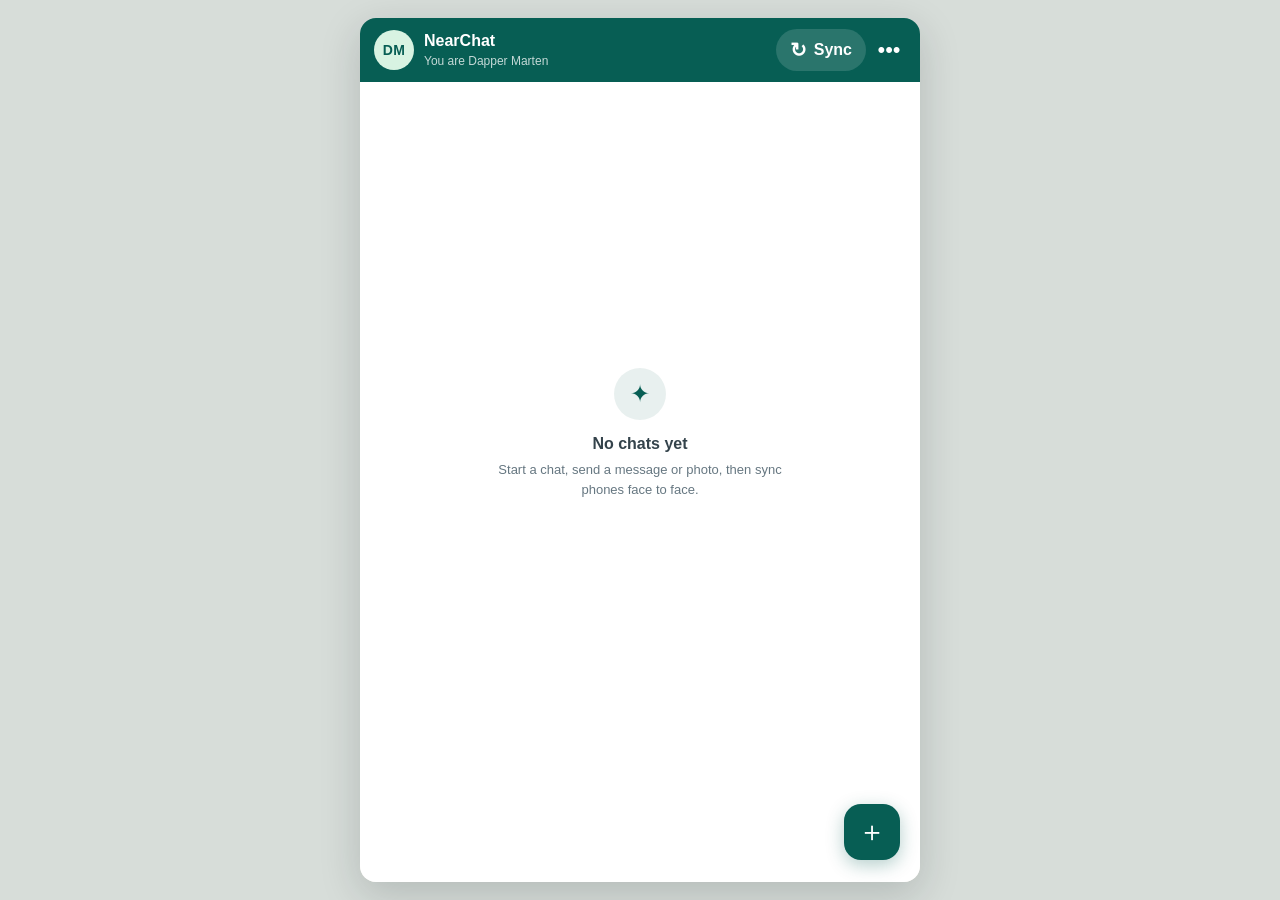
==== commit 369e77ea: "FIX delta mathcing always failing v15" ====
--- a/index.html
+++ b/index.html
@@ -335,19 +335,20 @@
   .audio-log .hit{color:var(--green);font-weight:800}
   .audio-log .dim{color:#88969c}
   .audio-log .fail{color:var(--danger);font-weight:800}
-  .protocol-stages{display:grid;gap:7px;margin:4px 0 12px}
-  .protocol-stage{
+  .channel-stages{display:grid;gap:7px;margin:4px 0 12px}
+  .channel-stage{
     min-height:38px;padding:7px 10px;border:1px solid #e0e8e4;border-radius:10px;
     display:flex;align-items:center;gap:9px;color:#77868d;font-size:12px;
   }
-  .protocol-stage-mark{
+  .channel-stage-mark{
     width:22px;height:22px;border-radius:50%;background:#e8edeb;color:#77868d;
     display:grid;place-items:center;font-size:11px;font-weight:800;flex:none;
   }
-  .protocol-stage[data-state="pass"]{border-color:#9fc9b3;color:#285a48;background:#f1faf5}
-  .protocol-stage[data-state="pass"] .protocol-stage-mark{background:var(--green);color:#fff}
-  .protocol-stage[data-state="fail"]{border-color:rgba(200,61,61,.4);color:var(--danger);background:#fff6f6}
-  .protocol-stage[data-state="fail"] .protocol-stage-mark{background:var(--danger);color:#fff}
+  .channel-stage[data-state="pass"]{border-color:#9fc9b3;color:#285a48;background:#f1faf5}
+  .channel-stage[data-state="pass"] .channel-stage-mark{background:var(--green);color:#fff}
+  .channel-stage[data-state="fail"]{border-color:rgba(200,61,61,.4);color:var(--danger);background:#fff6f6}
+  .channel-stage[data-state="fail"] .channel-stage-mark{background:var(--danger);color:#fff}
+  .channel-score{margin-left:auto;color:var(--muted);font:11px ui-monospace,SFMono-Regular,Menlo,monospace}
   .scanner{
     position:relative;height:min(48vh,380px);min-height:240px;background:#111;
     border-radius:16px;overflow:hidden;
@@ -625,12 +626,12 @@
         <button class="choice" id="sendAudioTest" type="button">
           <span class="choice-icon" aria-hidden="true">♪</span>
           <strong>Send test</strong>
-          <span>Send simple beeps or a real sync packet.</span>
+          <span>Send one tone or four frequency channels.</span>
         </button>
         <button class="choice" id="listenAudioTest" type="button">
           <span class="choice-icon" aria-hidden="true">⌁</span>
           <strong>Listen test</strong>
-          <span>Detect and log each stage of the test signal.</span>
+          <span>Compare how clearly each test frequency arrives.</span>
         </button>
       </div>
       <p class="sync-hint"><b>Keep volume on.</b> Phones use short beeps for requests and completion. To test the reply path, choose Send test on the scanning phone and Listen test on the phone showing chats.</p>
@@ -665,7 +666,7 @@
     <div class="sheet-body" id="syncAudioSend" hidden>
       <div class="audio-test-modes" role="group" aria-label="Audio test mode">
         <button type="button" data-audio-test-mode="simple" aria-pressed="true">Simple beep</button>
-        <button type="button" data-audio-test-mode="protocol" aria-pressed="false">Sync packet</button>
+        <button type="button" data-audio-test-mode="channels" aria-pressed="false">4 channels</button>
       </div>
       <div class="audio-test-mark" aria-hidden="true">♪</div>
       <div class="done-copy">
@@ -680,7 +681,7 @@
     <div class="sheet-body" id="syncAudioListen" hidden>
       <div class="audio-test-modes" role="group" aria-label="Audio test mode">
         <button type="button" data-audio-test-mode="simple" aria-pressed="true">Simple beep</button>
-        <button type="button" data-audio-test-mode="protocol" aria-pressed="false">Sync packet</button>
+        <button type="button" data-audio-test-mode="channels" aria-pressed="false">4 channels</button>
       </div>
       <div id="audioSimpleDiagnostics">
         <div class="audio-graph-shell">
@@ -692,26 +693,25 @@
           <span id="audioTestScore">score —</span>
           <span id="audioTestBeeps">beeps 0/3</span>
         </div>
-        <label class="audio-threshold" for="audioTestThreshold">
-          Threshold
-          <input id="audioTestThreshold" type="range" min="6" max="40" step="1" value="16">
-          <output id="audioTestThresholdValue" for="audioTestThreshold">16 dB</output>
-        </label>
       </div>
-      <div id="audioProtocolDiagnostics" hidden>
-        <div class="protocol-stages">
-          <div class="protocol-stage" id="protocolStageMicrophone"><span class="protocol-stage-mark">1</span><span>Microphone active</span></div>
-          <div class="protocol-stage" id="protocolStageSymbols"><span class="protocol-stage-mark">2</span><span>DTMF symbols detected</span></div>
-          <div class="protocol-stage" id="protocolStagePreamble"><span class="protocol-stage-mark">3</span><span>Packet preamble found</span></div>
-          <div class="protocol-stage" id="protocolStageCrc"><span class="protocol-stage-mark">4</span><span>CRC passed</span></div>
-          <div class="protocol-stage" id="protocolStageReceived"><span class="protocol-stage-mark">5</span><span>Complete request received</span></div>
+      <div id="audioChannelDiagnostics" hidden>
+        <div class="channel-stages">
+          <div class="channel-stage" id="channelStageMicrophone"><span class="channel-stage-mark">M</span><span>Microphone active</span></div>
+          <div class="channel-stage" id="channelStage0"><span class="channel-stage-mark">1</span><span>697 Hz</span><span class="channel-score" id="channelScore0">—</span></div>
+          <div class="channel-stage" id="channelStage1"><span class="channel-stage-mark">2</span><span>852 Hz</span><span class="channel-score" id="channelScore1">—</span></div>
+          <div class="channel-stage" id="channelStage2"><span class="channel-stage-mark">3</span><span>1209 Hz</span><span class="channel-score" id="channelScore2">—</span></div>
+          <div class="channel-stage" id="channelStage3"><span class="channel-stage-mark">4</span><span>1477 Hz</span><span class="channel-score" id="channelScore3">—</span></div>
         </div>
         <div class="audio-readout">
-          <span id="protocolMicLevel">mic — dB</span>
-          <span id="protocolSymbolCount">symbols 0</span>
-          <span id="protocolPacketCount">packets 0</span>
+          <span id="channelSequenceProgress">sequence 0/4</span>
+          <span id="channelSequenceCount">complete 0</span>
         </div>
       </div>
+      <label class="audio-threshold" for="audioTestThreshold">
+        Threshold
+        <input id="audioTestThreshold" type="range" min="6" max="40" step="1" value="16">
+        <output id="audioTestThresholdValue" for="audioTestThreshold">16 dB</output>
+      </label>
       <div class="sync-status">
         <strong id="audioListenTitle">Listening for 1800 Hz</strong>
         <span id="audioListenStatus">Starting microphone…</span>
@@ -756,6 +756,7 @@
   ACOUSTIC_REQUEST_INDEXES,
   ACOUSTIC_REQUEST_MASK,
   ACOUSTIC_REQUEST_NONE,
+  ACOUSTIC_CHANNEL_TEST_CONFIG,
   ACOUSTIC_TEST_CONFIG,
   cancelAcousticPlayback,
   chooseAcousticRequest,
@@ -763,17 +764,17 @@
   playAcousticRequest,
   prepareAcousticOutput,
   requestedPackageIndexes,
-  startAcousticProtocolTestMonitor,
-  startAcousticProtocolTestSequence,
+  startAcousticChannelTestMonitor,
+  startAcousticChannelTestSequence,
   startAcousticTestMonitor,
   startAcousticTestSequence,
   stopAcousticInput,
   stopAcousticOutput
-} from './assets/acoustic-request.js?v=2026.08.02.4';
+} from './assets/acoustic-request.js?v=2026.08.02.5';
 
 const $ = selector => document.querySelector(selector);
 const $$ = selector => document.querySelectorAll(selector);
-const BUILD_VERSION = '2026.08.02.4';
+const BUILD_VERSION = '2026.08.02.5';
 const MAX_TEXT = 50;
 const MAX_URL_TEXT = 200;
 const STORAGE_IDENTITY = 'nearchat-v2-identity';
@@ -2948,10 +2949,11 @@
 let audioTestHits = 0;
 let audioTestListenLogged = false;
 let audioTestMode = 'simple';
-let protocolSymbolTotal = 0;
-let protocolPacketTotal = 0;
-let protocolPeakDb = Number.NEGATIVE_INFINITY;
-let protocolAudioLogged = false;
+let channelBestScores = ACOUSTIC_CHANNEL_TEST_CONFIG.frequencies.map(() => 0);
+let channelActive = null;
+let channelExpected = 0;
+let channelCompleteCount = 0;
+let channelListenLogged = false;
 const audioSendLogLines = [];
 const audioListenLogLines = [];
 const AUDIO_TEST_SPACING = ACOUSTIC_TEST_CONFIG.beepMs + ACOUSTIC_TEST_CONFIG.gapMs;
@@ -2972,43 +2974,41 @@
   });
   const simple = audioTestMode === 'simple';
   $('#audioSimpleDiagnostics').hidden = !simple;
-  $('#audioProtocolDiagnostics').hidden = simple;
+  $('#audioChannelDiagnostics').hidden = simple;
   $('#audioSendTitle').textContent = simple
     ? 'Sending three test beeps'
-    : 'Sending a real sync packet';
+    : 'Sending four frequency channels';
   $('#audioListenTitle').textContent = simple
     ? 'Listening for 1800 Hz'
-    : 'Listening for a sync request';
+    : 'Listening for four channels';
   setReadout($('#audioSendDetails'), simple
     ? ['1800 Hz', '150 ms × 3', 'every 3 seconds']
     : [
-        `production gain ${ACOUSTIC_REQUEST_CONFIG.oscillatorGain.toFixed(2)}`,
-        `${ACOUSTIC_REQUEST_CONFIG.toneMs} ms tones`,
-        `${ACOUSTIC_REQUEST_CONFIG.gapMs} ms gaps`
+        ACOUSTIC_CHANNEL_TEST_CONFIG.frequencies.map(frequency => `${frequency} Hz`).join(' · '),
+        `${ACOUSTIC_TEST_CONFIG.beepMs} ms each`,
+        'single tones'
       ]);
 }
 
-function setProtocolStage(id, state) {
+function setChannelStage(id, state) {
   const stage = $(id);
   if (state) stage.dataset.state = state;
   else delete stage.dataset.state;
 }
 
-function resetProtocolDetection() {
-  protocolSymbolTotal = 0;
-  protocolPacketTotal = 0;
-  protocolPeakDb = Number.NEGATIVE_INFINITY;
-  protocolAudioLogged = false;
-  [
-    '#protocolStageMicrophone',
-    '#protocolStageSymbols',
-    '#protocolStagePreamble',
-    '#protocolStageCrc',
-    '#protocolStageReceived'
-  ].forEach(id => setProtocolStage(id, ''));
-  $('#protocolMicLevel').textContent = 'mic peak — dB';
-  $('#protocolSymbolCount').textContent = 'symbols 0';
-  $('#protocolPacketCount').textContent = 'packets 0';
+function resetChannelDetection() {
+  channelBestScores = ACOUSTIC_CHANNEL_TEST_CONFIG.frequencies.map(() => 0);
+  channelActive = null;
+  channelExpected = 0;
+  channelCompleteCount = 0;
+  channelListenLogged = false;
+  setChannelStage('#channelStageMicrophone', '');
+  ACOUSTIC_CHANNEL_TEST_CONFIG.frequencies.forEach((frequency, index) => {
+    setChannelStage(`#channelStage${index}`, '');
+    $(`#channelScore${index}`).textContent = '—';
+  });
+  $('#channelSequenceProgress').textContent = 'sequence 0/4';
+  $('#channelSequenceCount').textContent = 'complete 0';
 }
 
 function audioTestTime() {
@@ -3073,12 +3073,12 @@
           $('#audioSendStatus').textContent =
             `Sending three beeps every 3 seconds · burst ${burst}`;
         })
-      : await startAcousticProtocolTestSequence(info => {
+      : await startAcousticChannelTestSequence(sequence => {
           if (generation !== audioTestGeneration) return;
           addAudioTestLog($('#audioSendLog'), audioSendLogLines,
-            `SENT ${info.level} packet #${info.burstCount} — gain ${info.gainValue.toFixed(2)} · ${info.symbolCount} symbols × ${ACOUSTIC_REQUEST_CONFIG.repeatCount}`);
+            `SENT sequence #${sequence} — ${ACOUSTIC_CHANNEL_TEST_CONFIG.frequencies.map(frequency => `${frequency} Hz`).join(' / ')}`);
           $('#audioSendStatus').textContent =
-            `Sending ${info.level} sync tones · packet ${info.burstCount}`;
+            `Sending four channels every 3 seconds · sequence ${sequence}`;
         });
     if (generation !== audioTestGeneration) {
       stop();
@@ -3196,71 +3196,52 @@
   $('#audioTestBeeps').textContent = `beeps 0/${ACOUSTIC_TEST_CONFIG.beepCount}`;
 }
 
-function handleProtocolDiagnostic(event) {
-  if (event.type === 'microphone') {
-    setProtocolStage('#protocolStageMicrophone', 'pass');
+function handleChannelSample(sample) {
+  const threshold = Number($('#audioTestThreshold').value);
+  if (!channelListenLogged) {
+    channelListenLogged = true;
+    setChannelStage('#channelStageMicrophone', 'pass');
     addAudioTestLog($('#audioListenLog'), audioListenLogLines,
-      'MICROPHONE active · production decoder started');
-    $('#audioListenStatus').textContent = 'Microphone active · waiting for sync tones…';
+      `LISTENING · four channels · ${sample.sampleRate} Hz sample rate`);
+    $('#audioListenStatus').textContent = 'Microphone active · waiting for channel 1…';
+  }
+
+  sample.channels.forEach((channel, index) => {
+    channelBestScores[index] = Math.max(channelBestScores[index], channel.score);
+    $(`#channelScore${index}`).textContent = `${channelBestScores[index].toFixed(0)} dB`;
+  });
+  const candidates = sample.channels
+    .map((channel, index) => ({ ...channel, index }))
+    .filter(channel => channel.score > threshold &&
+      channel.peak > ACOUSTIC_TEST_CONFIG.absoluteMinDb)
+    .sort((a, b) => b.score - a.score);
+  const strongest = candidates[0] ?? null;
+  if (!strongest) {
+    channelActive = null;
     return;
   }
-  if (event.type === 'level') {
-    protocolPeakDb = Math.max(protocolPeakDb, event.db);
-    $('#protocolMicLevel').textContent = `mic peak ${protocolPeakDb.toFixed(0)} dB`;
-    if (!protocolAudioLogged && event.db > -55) {
-      protocolAudioLogged = true;
-      addAudioTestLog($('#audioListenLog'), audioListenLogLines,
-        `AUDIO reaches microphone · ${event.db.toFixed(0)} dB`, 'dim');
-    }
-    return;
-  }
-  if (event.type === 'symbol') {
-    protocolSymbolTotal++;
-    setProtocolStage('#protocolStageSymbols', 'pass');
-    $('#protocolSymbolCount').textContent = `symbols ${protocolSymbolTotal}`;
-    addAudioTestLog($('#audioListenLog'), audioListenLogLines,
-      `symbol ${protocolSymbolTotal} · value ${event.symbol}`, 'dim');
-    $('#audioListenStatus').textContent = 'Sync tones detected · reading packet…';
-    return;
-  }
-  if (event.type === 'preamble') {
-    setProtocolStage('#protocolStagePreamble', 'pass');
-    addAudioTestLog($('#audioListenLog'), audioListenLogLines, 'PREAMBLE found');
-    $('#audioListenStatus').textContent = 'Preamble found · checking packet…';
-    return;
-  }
-  if (event.type === 'rejected') {
-    setProtocolStage('#protocolStageCrc', 'fail');
-    addAudioTestLog($('#audioListenLog'), audioListenLogLines,
-      'CRC / packet format rejected · waiting for repeat', 'fail');
-    $('#audioListenStatus').textContent = 'Packet rejected · waiting for repeat…';
-    return;
-  }
-  if (event.type === 'packet') {
-    protocolPacketTotal++;
-    setProtocolStage('#protocolStageCrc', 'pass');
-    $('#protocolPacketCount').textContent = `packets ${protocolPacketTotal}`;
-    addAudioTestLog($('#audioListenLog'), audioListenLogLines,
-      `CRC PASS · production packet · session 0x${event.request.session.toString(16).padStart(8, '0')} · kind ${event.request.kind}`,
-      event.sessionMatches && event.kindMatches ? 'hit' : 'fail');
-    $('#audioListenStatus').textContent = event.sessionMatches && event.kindMatches
-      ? 'CRC passed · production packet matches…'
-      : 'CRC passed · test session or request kind did not match.';
-    return;
-  }
-  if (event.type === 'received') {
-    setProtocolStage('#protocolStageReceived', 'pass');
-    addAudioTestLog($('#audioListenLog'), audioListenLogLines,
-      'REQUEST RECEIVED · production level · all five stages passed', 'hit');
-    $('#audioListenStatus').textContent = 'Complete production sync request received!';
-    return;
-  }
-  if (event.type === 'unavailable') {
-    setProtocolStage('#protocolStageMicrophone', 'fail');
-    addAudioTestLog($('#audioListenLog'), audioListenLogLines,
-      'MIC ERROR · microphone unavailable', 'fail');
-    $('#audioListenStatus').textContent = 'Microphone access is unavailable.';
-  }
+  if (strongest.index === channelActive) return;
+  channelActive = strongest.index;
+  setChannelStage(`#channelStage${strongest.index}`, 'pass');
+  addAudioTestLog($('#audioListenLog'), audioListenLogLines,
+    `CHANNEL ${strongest.index + 1} · ${strongest.frequency} Hz · score ${strongest.score.toFixed(0)} dB`,
+    'dim');
+
+  if (strongest.index === channelExpected) channelExpected++;
+  else channelExpected = strongest.index === 0 ? 1 : 0;
+  $('#channelSequenceProgress').textContent = `sequence ${channelExpected}/4`;
+  $('#audioListenStatus').textContent =
+    `Channel ${strongest.index + 1} detected · ${strongest.frequency} Hz`;
+  if (channelExpected !== ACOUSTIC_CHANNEL_TEST_CONFIG.frequencies.length) return;
+
+  channelCompleteCount++;
+  channelExpected = 0;
+  $('#channelSequenceProgress').textContent = 'sequence 0/4';
+  $('#channelSequenceCount').textContent = `complete ${channelCompleteCount}`;
+  addAudioTestLog($('#audioListenLog'), audioListenLogLines,
+    `SEQUENCE DETECTED #${channelCompleteCount} · all four frequencies`, 'hit');
+  $('#audioListenStatus').textContent =
+    `All four channels detected! ${channelCompleteCount} total.`;
 }
 
 async function startAudioListenTest() {
@@ -3273,7 +3254,7 @@
     resetAudioTestDetection();
     drawAudioTestSample({ score: 0 }, false);
   } else {
-    resetProtocolDetection();
+    resetChannelDetection();
   }
   $('#audioListenStatus').textContent = 'Starting microphone…';
   try {
@@ -3281,8 +3262,8 @@
       ? await startAcousticTestMonitor(sample => {
           if (generation === audioTestGeneration) handleAudioTestSample(sample);
         })
-      : startAcousticProtocolTestMonitor(event => {
-          if (generation === audioTestGeneration) handleProtocolDiagnostic(event);
+      : await startAcousticChannelTestMonitor(sample => {
+          if (generation === audioTestGeneration) handleChannelSample(sample);
         });
     if (generation !== audioTestGeneration) {
       stop();
@@ -3395,8 +3376,8 @@
     audioTestOnsets = [];
     audioTestHits = 0;
     $('#audioTestBeeps').textContent = `beeps 0/${ACOUSTIC_TEST_CONFIG.beepCount}`;
-    $('#audioListenStatus').textContent = 'Log cleared · still listening…';
-  }
+  } else resetChannelDetection();
+  $('#audioListenStatus').textContent = 'Log cleared · still listening…';
 });
 $('#backFromSend').addEventListener('click', () => { stopSender(); setSyncView('choose'); });
 $('#backFromScan').addEventListener('click', () => { stopScanner(); setSyncView('choose'); });
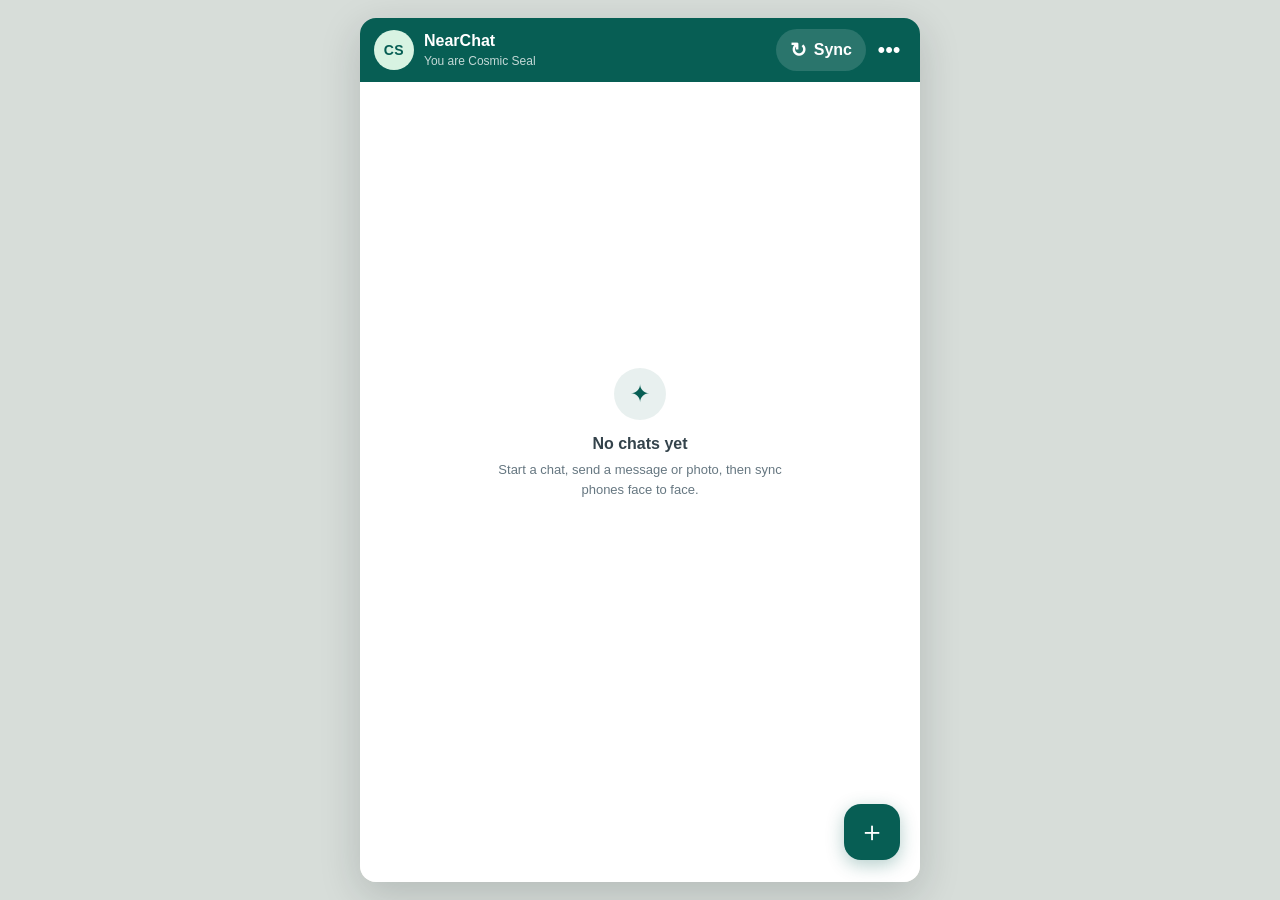
==== commit d97b1eab: "FIX delta mathcing always failing v16" ====
--- a/index.html
+++ b/index.html
@@ -299,7 +299,7 @@
     color:var(--green);display:grid;place-items:center;font-size:30px;font-weight:800;
   }
   .audio-test-modes{
-    display:grid;grid-template-columns:1fr 1fr;gap:4px;margin:0 0 16px;padding:4px;
+    display:grid;grid-template-columns:repeat(3,1fr);gap:4px;margin:0 0 16px;padding:4px;
     border-radius:22px;background:#edf1ef;
   }
   .audio-test-modes button{
@@ -626,12 +626,12 @@
         <button class="choice" id="sendAudioTest" type="button">
           <span class="choice-icon" aria-hidden="true">♪</span>
           <strong>Send test</strong>
-          <span>Send one tone or four frequency channels.</span>
+          <span>Send simple tones, four channels, or an eight-part code.</span>
         </button>
         <button class="choice" id="listenAudioTest" type="button">
           <span class="choice-icon" aria-hidden="true">⌁</span>
           <strong>Listen test</strong>
-          <span>Compare how clearly each test frequency arrives.</span>
+          <span>Measure frequencies and validate a shortened coded frame.</span>
         </button>
       </div>
       <p class="sync-hint"><b>Keep volume on.</b> Phones use short beeps for requests and completion. To test the reply path, choose Send test on the scanning phone and Listen test on the phone showing chats.</p>
@@ -667,6 +667,7 @@
       <div class="audio-test-modes" role="group" aria-label="Audio test mode">
         <button type="button" data-audio-test-mode="simple" aria-pressed="true">Simple beep</button>
         <button type="button" data-audio-test-mode="channels" aria-pressed="false">4 channels</button>
+        <button type="button" data-audio-test-mode="coded" aria-pressed="false">8-part code</button>
       </div>
       <div class="audio-test-mark" aria-hidden="true">♪</div>
       <div class="done-copy">
@@ -682,6 +683,7 @@
       <div class="audio-test-modes" role="group" aria-label="Audio test mode">
         <button type="button" data-audio-test-mode="simple" aria-pressed="true">Simple beep</button>
         <button type="button" data-audio-test-mode="channels" aria-pressed="false">4 channels</button>
+        <button type="button" data-audio-test-mode="coded" aria-pressed="false">8-part code</button>
       </div>
       <div id="audioSimpleDiagnostics">
         <div class="audio-graph-shell">
@@ -707,6 +709,21 @@
           <span id="channelSequenceCount">complete 0</span>
         </div>
       </div>
+      <div id="audioCodedDiagnostics" hidden>
+        <div class="channel-stages">
+          <div class="channel-stage" id="codedStagePreamble"><span class="channel-stage-mark">P</span><span>1800 Hz preamble</span><span class="channel-score" id="codedPreambleCount">0/3</span></div>
+          <div class="channel-stage" id="codedStage0"><span class="channel-stage-mark">1</span><span>Slot 1 · parts 1–2</span><span class="channel-score" id="codedValue0">—</span></div>
+          <div class="channel-stage" id="codedStage1"><span class="channel-stage-mark">2</span><span>Slot 2 · parts 3–4</span><span class="channel-score" id="codedValue1">—</span></div>
+          <div class="channel-stage" id="codedStage2"><span class="channel-stage-mark">3</span><span>Slot 3 · parts 5–6</span><span class="channel-score" id="codedValue2">—</span></div>
+          <div class="channel-stage" id="codedStage3"><span class="channel-stage-mark">4</span><span>Slot 4 · parts 7–8</span><span class="channel-score" id="codedValue3">—</span></div>
+          <div class="channel-stage" id="codedStageChecksum"><span class="channel-stage-mark">✓</span><span>Checksum</span><span class="channel-score" id="codedChecksumValue">—</span></div>
+        </div>
+        <div class="audio-readout">
+          <span id="codedMask">mask —</span>
+          <span id="codedParts">parts —</span>
+          <span id="codedFrameCount">valid 0</span>
+        </div>
+      </div>
       <label class="audio-threshold" for="audioTestThreshold">
         Threshold
         <input id="audioTestThreshold" type="range" min="6" max="40" step="1" value="16">
@@ -757,24 +774,28 @@
   ACOUSTIC_REQUEST_MASK,
   ACOUSTIC_REQUEST_NONE,
   ACOUSTIC_CHANNEL_TEST_CONFIG,
+  ACOUSTIC_CODED_TEST_CONFIG,
   ACOUSTIC_TEST_CONFIG,
   cancelAcousticPlayback,
   chooseAcousticRequest,
+  createCodedTestDecoder,
   listenForAcousticRequest,
   playAcousticRequest,
   prepareAcousticOutput,
   requestedPackageIndexes,
   startAcousticChannelTestMonitor,
   startAcousticChannelTestSequence,
+  startAcousticCodedTestMonitor,
+  startAcousticCodedTestSequence,
   startAcousticTestMonitor,
   startAcousticTestSequence,
   stopAcousticInput,
   stopAcousticOutput
-} from './assets/acoustic-request.js?v=2026.08.02.5';
+} from './assets/acoustic-request.js?v=2026.08.02.6';
 
 const $ = selector => document.querySelector(selector);
 const $$ = selector => document.querySelectorAll(selector);
-const BUILD_VERSION = '2026.08.02.5';
+const BUILD_VERSION = '2026.08.02.6';
 const MAX_TEXT = 50;
 const MAX_URL_TEXT = 200;
 const STORAGE_IDENTITY = 'nearchat-v2-identity';
@@ -2954,6 +2975,9 @@
 let channelExpected = 0;
 let channelCompleteCount = 0;
 let channelListenLogged = false;
+let codedDecoder = createCodedTestDecoder();
+let codedFrameCount = 0;
+let codedListenLogged = false;
 const audioSendLogLines = [];
 const audioListenLogLines = [];
 const AUDIO_TEST_SPACING = ACOUSTIC_TEST_CONFIG.beepMs + ACOUSTIC_TEST_CONFIG.gapMs;
@@ -2973,21 +2997,31 @@
     button.setAttribute('aria-pressed', String(button.dataset.audioTestMode === audioTestMode));
   });
   const simple = audioTestMode === 'simple';
+  const channels = audioTestMode === 'channels';
   $('#audioSimpleDiagnostics').hidden = !simple;
-  $('#audioChannelDiagnostics').hidden = simple;
-  $('#audioSendTitle').textContent = simple
-    ? 'Sending three test beeps'
-    : 'Sending four frequency channels';
-  $('#audioListenTitle').textContent = simple
-    ? 'Listening for 1800 Hz'
-    : 'Listening for four channels';
-  setReadout($('#audioSendDetails'), simple
-    ? ['1800 Hz', '150 ms × 3', 'every 3 seconds']
-    : [
-        ACOUSTIC_CHANNEL_TEST_CONFIG.frequencies.map(frequency => `${frequency} Hz`).join(' · '),
-        `${ACOUSTIC_TEST_CONFIG.beepMs} ms each`,
-        'single tones'
-      ]);
+  $('#audioChannelDiagnostics').hidden = !channels;
+  $('#audioCodedDiagnostics').hidden = simple || channels;
+  if (simple) {
+    $('#audioSendTitle').textContent = 'Sending three test beeps';
+    $('#audioListenTitle').textContent = 'Listening for 1800 Hz';
+    setReadout($('#audioSendDetails'), ['1800 Hz', '150 ms × 3', 'every 3 seconds']);
+  } else if (channels) {
+    $('#audioSendTitle').textContent = 'Sending four frequency channels';
+    $('#audioListenTitle').textContent = 'Listening for four channels';
+    setReadout($('#audioSendDetails'), [
+      ACOUSTIC_CHANNEL_TEST_CONFIG.frequencies.map(frequency => `${frequency} Hz`).join(' · '),
+      `${ACOUSTIC_TEST_CONFIG.beepMs} ms each`,
+      'single tones'
+    ]);
+  } else {
+    $('#audioSendTitle').textContent = 'Sending an eight-part coded frame';
+    $('#audioListenTitle').textContent = 'Listening for an eight-part code';
+    setReadout($('#audioSendDetails'), [
+      '1800 Hz × 3 · data 1–4 · checksum',
+      `${ACOUSTIC_CODED_TEST_CONFIG.toneMs} ms tones`,
+      `${ACOUSTIC_CODED_TEST_CONFIG.gapMs} ms gaps`
+    ]);
+  }
 }
 
 function setChannelStage(id, state) {
@@ -3011,6 +3045,23 @@
   $('#channelSequenceCount').textContent = 'complete 0';
 }
 
+function resetCodedDetection() {
+  codedDecoder.reset();
+  codedFrameCount = 0;
+  codedListenLogged = false;
+  setChannelStage('#codedStagePreamble', '');
+  $('#codedPreambleCount').textContent = `0/${ACOUSTIC_CODED_TEST_CONFIG.preambleCount}`;
+  ACOUSTIC_CODED_TEST_CONFIG.dataDigits.forEach((digit, index) => {
+    setChannelStage(`#codedStage${index}`, '');
+    $(`#codedValue${index}`).textContent = '—';
+  });
+  setChannelStage('#codedStageChecksum', '');
+  $('#codedChecksumValue').textContent = '—';
+  $('#codedMask').textContent = 'mask —';
+  $('#codedParts').textContent = 'parts —';
+  $('#codedFrameCount').textContent = 'valid 0';
+}
+
 function audioTestTime() {
   return new Date().toTimeString().slice(0, 8);
 }
@@ -3065,21 +3116,34 @@
   clearAudioTestLog($('#audioSendLog'), audioSendLogLines);
   $('#audioSendStatus').textContent = 'Starting speaker…';
   try {
-    const stop = audioTestMode === 'simple'
-      ? await startAcousticTestSequence(burst => {
+    let stop;
+    if (audioTestMode === 'simple') {
+      stop = await startAcousticTestSequence(burst => {
           if (generation !== audioTestGeneration) return;
           addAudioTestLog($('#audioSendLog'), audioSendLogLines,
             `SENT burst #${burst} — ${ACOUSTIC_TEST_CONFIG.beepCount} × ${ACOUSTIC_TEST_CONFIG.frequencyHz} Hz`);
           $('#audioSendStatus').textContent =
             `Sending three beeps every 3 seconds · burst ${burst}`;
-        })
-      : await startAcousticChannelTestSequence(sequence => {
+        });
+    } else if (audioTestMode === 'channels') {
+      stop = await startAcousticChannelTestSequence(sequence => {
           if (generation !== audioTestGeneration) return;
           addAudioTestLog($('#audioSendLog'), audioSendLogLines,
             `SENT sequence #${sequence} — ${ACOUSTIC_CHANNEL_TEST_CONFIG.frequencies.map(frequency => `${frequency} Hz`).join(' / ')}`);
           $('#audioSendStatus').textContent =
             `Sending four channels every 3 seconds · sequence ${sequence}`;
         });
+    } else {
+      stop = await startAcousticCodedTestSequence(info => {
+        if (generation !== audioTestGeneration) return;
+        const parts = Array.from({ length: 8 }, (_, index) => index + 1)
+          .filter(part => info.partMask & 1 << (part - 1));
+        addAudioTestLog($('#audioSendLog'), audioSendLogLines,
+          `SENT coded frame #${info.sequenceCount} — parts ${parts.join(', ')} · checksum tone ${info.checksumDigit + 1}`);
+        $('#audioSendStatus').textContent =
+          `Sending 100/87 ms coded frames · frame ${info.sequenceCount}`;
+      });
+    }
     if (generation !== audioTestGeneration) {
       stop();
       return;
@@ -3244,6 +3308,94 @@
     `All four channels detected! ${channelCompleteCount} total.`;
 }
 
+function handleCodedSample(sample) {
+  const threshold = Number($('#audioTestThreshold').value);
+  if (!codedListenLogged) {
+    codedListenLogged = true;
+    addAudioTestLog($('#audioListenLog'), audioListenLogLines,
+      `LISTENING · coded frame · ${ACOUSTIC_CODED_TEST_CONFIG.toneMs} ms tones / ${ACOUSTIC_CODED_TEST_CONFIG.gapMs} ms gaps · FFT ${sample.fftSize} · ${sample.sampleRate} Hz sample rate`);
+    $('#audioListenStatus').textContent = 'Microphone active · waiting for the preamble…';
+  }
+
+  const candidates = sample.channels
+    .map((channel, index) => ({ ...channel, index }))
+    .filter(channel => channel.score > threshold &&
+      channel.peak > ACOUSTIC_TEST_CONFIG.absoluteMinDb)
+    .sort((a, b) => b.score - a.score);
+  const strongest = candidates[0] ?? null;
+  const event = codedDecoder.sample(strongest?.index ?? null);
+  if (!event) return;
+
+  if (event.type === 'preamble') {
+    if (event.count === 1) {
+      setChannelStage('#codedStagePreamble', '');
+      ACOUSTIC_CODED_TEST_CONFIG.dataDigits.forEach((digit, index) => {
+        setChannelStage(`#codedStage${index}`, '');
+        $(`#codedValue${index}`).textContent = '—';
+      });
+      setChannelStage('#codedStageChecksum', '');
+      $('#codedChecksumValue').textContent = '—';
+      $('#codedMask').textContent = 'mask —';
+      $('#codedParts').textContent = 'parts —';
+    }
+    $('#codedPreambleCount').textContent =
+      `${event.count}/${ACOUSTIC_CODED_TEST_CONFIG.preambleCount}`;
+    addAudioTestLog($('#audioListenLog'), audioListenLogLines,
+      `preamble ${event.count}/${ACOUSTIC_CODED_TEST_CONFIG.preambleCount} · score ${strongest.score.toFixed(0)} dB`,
+      'dim');
+    if (event.complete) {
+      setChannelStage('#codedStagePreamble', 'pass');
+      $('#audioListenStatus').textContent = 'Preamble detected · reading four data slots…';
+    }
+    return;
+  }
+
+  if (event.type === 'reset') {
+    setChannelStage('#codedStagePreamble', '');
+    $('#codedPreambleCount').textContent =
+      `0/${ACOUSTIC_CODED_TEST_CONFIG.preambleCount}`;
+    return;
+  }
+
+  if (event.type === 'data') {
+    const firstPart = event.slot * 2 + 1;
+    const requested = [];
+    if (event.digit & 1) requested.push(firstPart);
+    if (event.digit & 2) requested.push(firstPart + 1);
+    setChannelStage(`#codedStage${event.slot}`, 'pass');
+    $(`#codedValue${event.slot}`).textContent =
+      `tone ${event.digit + 1} → ${requested.length ? requested.join('+') : 'none'}`;
+    addAudioTestLog($('#audioListenLog'), audioListenLogLines,
+      `slot ${event.slot + 1}/4 · tone ${event.digit + 1} · parts ${requested.length ? requested.join(', ') : 'none'} · score ${strongest.score.toFixed(0)} dB`,
+      'dim');
+    $('#audioListenStatus').textContent = `Data slot ${event.slot + 1}/4 detected…`;
+    return;
+  }
+
+  const parts = Array.from({ length: 8 }, (_, index) => index + 1)
+    .filter(part => event.partMask & 1 << (part - 1));
+  setChannelStage('#codedStageChecksum', event.checksumPassed ? 'pass' : 'fail');
+  $('#codedChecksumValue').textContent =
+    `tone ${event.receivedChecksum + 1} · expected ${event.expectedChecksum + 1}`;
+  $('#codedMask').textContent = `mask ${event.partMask.toString(2).padStart(8, '0')}`;
+  $('#codedParts').textContent = `parts ${parts.length ? parts.join(',') : 'none'}`;
+
+  if (event.checksumPassed) {
+    codedFrameCount++;
+    $('#codedFrameCount').textContent = `valid ${codedFrameCount}`;
+    addAudioTestLog($('#audioListenLog'), audioListenLogLines,
+      `CHECKSUM PASS #${codedFrameCount} · mask ${event.partMask.toString(2).padStart(8, '0')} · parts ${parts.length ? parts.join(', ') : 'none'}`,
+      'hit');
+    $('#audioListenStatus').textContent =
+      `Valid coded frame! Parts ${parts.length ? parts.join(', ') : 'none'}.`;
+  } else {
+    addAudioTestLog($('#audioListenLog'), audioListenLogLines,
+      `CHECKSUM FAIL · received tone ${event.receivedChecksum + 1} · expected ${event.expectedChecksum + 1}`,
+      'fail');
+    $('#audioListenStatus').textContent = 'Coded frame rejected · waiting for a repeat…';
+  }
+}
+
 async function startAudioListenTest() {
   setSyncView('audioListen');
   stopSyncActivity();
@@ -3253,18 +3405,24 @@
   if (audioTestMode === 'simple') {
     resetAudioTestDetection();
     drawAudioTestSample({ score: 0 }, false);
-  } else {
-    resetChannelDetection();
-  }
+  } else if (audioTestMode === 'channels') resetChannelDetection();
+  else resetCodedDetection();
   $('#audioListenStatus').textContent = 'Starting microphone…';
   try {
-    const stop = audioTestMode === 'simple'
-      ? await startAcousticTestMonitor(sample => {
+    let stop;
+    if (audioTestMode === 'simple') {
+      stop = await startAcousticTestMonitor(sample => {
           if (generation === audioTestGeneration) handleAudioTestSample(sample);
-        })
-      : await startAcousticChannelTestMonitor(sample => {
+        });
+    } else if (audioTestMode === 'channels') {
+      stop = await startAcousticChannelTestMonitor(sample => {
           if (generation === audioTestGeneration) handleChannelSample(sample);
         });
+    } else {
+      stop = await startAcousticCodedTestMonitor(sample => {
+        if (generation === audioTestGeneration) handleCodedSample(sample);
+      });
+    }
     if (generation !== audioTestGeneration) {
       stop();
       return;
@@ -3376,7 +3534,8 @@
     audioTestOnsets = [];
     audioTestHits = 0;
     $('#audioTestBeeps').textContent = `beeps 0/${ACOUSTIC_TEST_CONFIG.beepCount}`;
-  } else resetChannelDetection();
+  } else if (audioTestMode === 'channels') resetChannelDetection();
+  else resetCodedDetection();
   $('#audioListenStatus').textContent = 'Log cleared · still listening…';
 });
 $('#backFromSend').addEventListener('click', () => { stopSender(); setSyncView('choose'); });
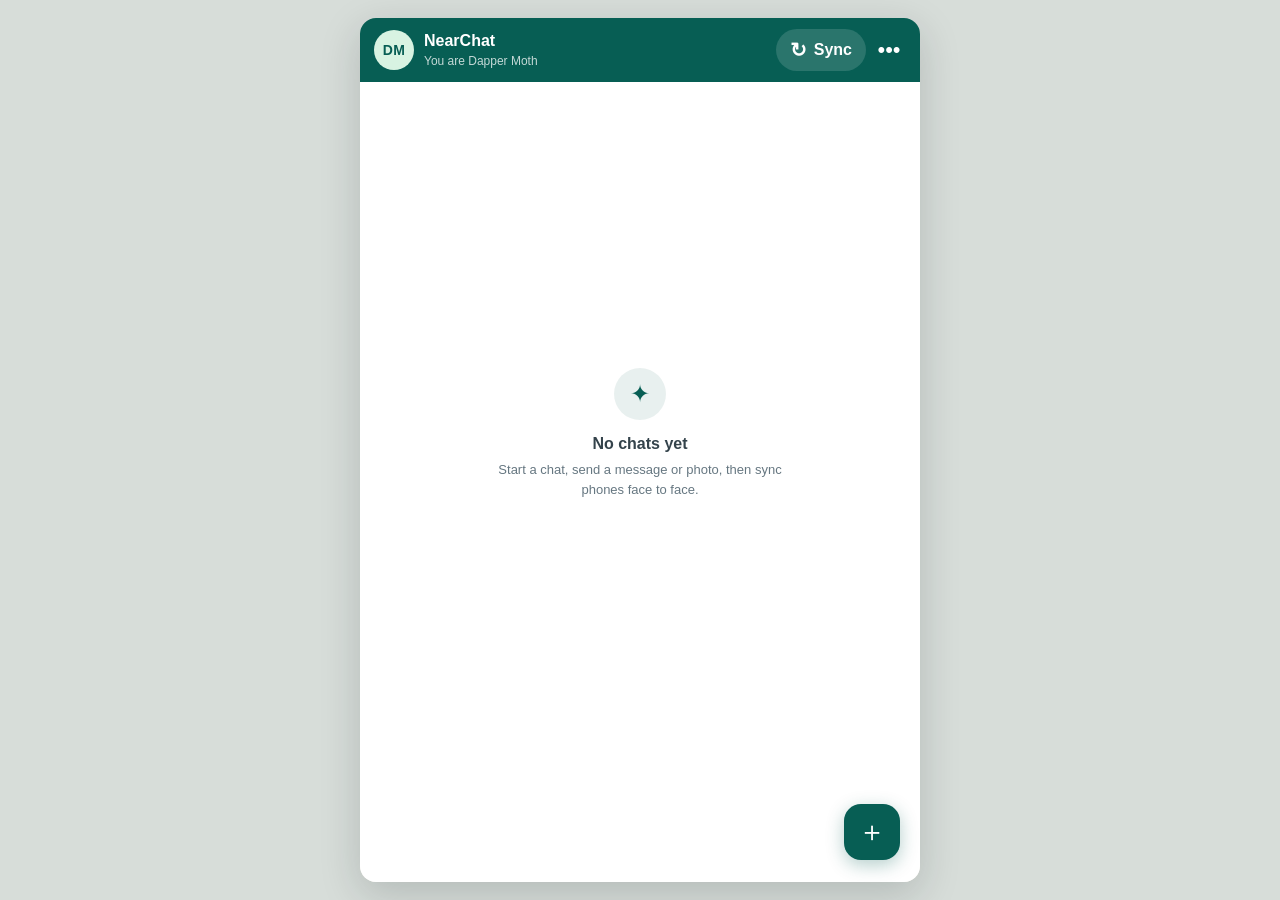
==== commit 46888235: "FIX delta mathcing always failing v17" ====
--- a/index.html
+++ b/index.html
@@ -615,26 +615,26 @@
       <div class="choice-grid">
         <button class="choice" id="showCode" type="button">
           <span class="choice-icon" aria-hidden="true">▦</span>
-          <strong id="showCodeTitle">Show all chats</strong>
-          <span>Share an inventory, then send only the requested parts.</span>
+          <strong id="showCodeTitle">Send chats</strong>
+          <span>Show an inventory and send only the groups they need.</span>
         </button>
         <button class="choice" id="scanCode" type="button">
           <span class="choice-icon" aria-hidden="true">⌗</span>
-          <strong>Scan their chats</strong>
-          <span>Compare the inventory and request missing parts with sound.</span>
+          <strong>Receive chats</strong>
+          <span>Keep the camera open and request missing groups with sound.</span>
         </button>
-        <button class="choice" id="sendAudioTest" type="button">
+        <button class="choice" id="sendAudioTest" type="button" hidden>
           <span class="choice-icon" aria-hidden="true">♪</span>
           <strong>Send test</strong>
           <span>Send simple tones, four channels, or an eight-part code.</span>
         </button>
-        <button class="choice" id="listenAudioTest" type="button">
+        <button class="choice" id="listenAudioTest" type="button" hidden>
           <span class="choice-icon" aria-hidden="true">⌁</span>
           <strong>Listen test</strong>
           <span>Measure frequencies and validate a shortened coded frame.</span>
         </button>
       </div>
-      <p class="sync-hint"><b>Keep volume on.</b> Phones use short beeps for requests and completion. To test the reply path, choose Send test on the scanning phone and Listen test on the phone showing chats.</p>
+      <p class="sync-hint"><b>Keep volume on.</b> The receiving phone uses short beeps to request one of four transfer groups.</p>
       <div class="build-version">Build <span id="buildVersion"></span></div>
     </div>
 
@@ -762,27 +762,27 @@
 import initRaptor, { RaptorQDecoder, encode_packets } from './assets/raptorq.js';
 import { QRCode as bundledQrCode, jsQR as bundledJsQr } from './assets/qr-libs.js';
 import {
+  SYNC_GROUP_COUNT,
+  buildPackageGroupEnds,
+  groupMaskForMissingIndexes,
+  packagesForGroupMask,
+  validGroupEnds
+} from './assets/sync-groups.js?v=2026.08.02.7';
+import {
   bindImageFileInput,
   imageFormatLabel,
   normalizeStoredImage
 } from './assets/image-upload.js';
 import {
-  ACOUSTIC_REQUEST_CONFIG,
-  ACOUSTIC_REQUEST_DONE,
-  ACOUSTIC_REQUEST_FULL,
-  ACOUSTIC_REQUEST_INDEXES,
-  ACOUSTIC_REQUEST_MASK,
-  ACOUSTIC_REQUEST_NONE,
+  ACOUSTIC_GROUP_CONFIG,
   ACOUSTIC_CHANNEL_TEST_CONFIG,
   ACOUSTIC_CODED_TEST_CONFIG,
   ACOUSTIC_TEST_CONFIG,
   cancelAcousticPlayback,
-  chooseAcousticRequest,
   createCodedTestDecoder,
-  listenForAcousticRequest,
-  playAcousticRequest,
+  listenForAcousticGroupRequest,
+  playAcousticGroupRequest,
   prepareAcousticOutput,
-  requestedPackageIndexes,
   startAcousticChannelTestMonitor,
   startAcousticChannelTestSequence,
   startAcousticCodedTestMonitor,
@@ -791,11 +791,11 @@
   startAcousticTestSequence,
   stopAcousticInput,
   stopAcousticOutput
-} from './assets/acoustic-request.js?v=2026.08.02.6';
+} from './assets/acoustic-request.js?v=2026.08.02.7';
 
 const $ = selector => document.querySelector(selector);
 const $$ = selector => document.querySelectorAll(selector);
-const BUILD_VERSION = '2026.08.02.6';
+const BUILD_VERSION = '2026.08.02.7';
 const MAX_TEXT = 50;
 const MAX_URL_TEXT = 200;
 const STORAGE_IDENTITY = 'nearchat-v2-identity';
@@ -803,7 +803,7 @@
 const STORAGE_MESSAGES_LEGACY = 'nearchat-v2-messages';
 const STORAGE_SETTINGS = 'nearchat-v4-settings';
 const PROTOCOL = 'NCR5';
-const INVENTORY_PROTOCOL = 'NCI1';
+const INVENTORY_PROTOCOL = 'NCI2';
 const QR_VERSION = 20;
 const RAPTOR_TRANSPORT_BYTES = 570;
 const RAPTOR_REPAIR_PERCENT = 300;
@@ -811,6 +811,8 @@
 const MAX_SYNC_PACKAGES = 4096;
 const PACKAGE_ID_BYTES = 8;
 const INVENTORY_ENTRIES_PER_FRAME = 70;
+const ASSUMED_TRANSFER_BYTES_PER_SECOND = 8 * 1024;
+const DIRECT_SYNC_MAX_BYTES = ASSUMED_TRANSFER_BYTES_PER_SECOND * 3;
 const SYNC_FPS = 12;
 const MAX_SCAN_PIXELS = 500000;
 const QUICK_EMOJIS = ['😀','😂','❤️','👍','🙏','🎉','😍','😊','😭','🤔','👀','🔥','✅','😅','🙌','✨'];
@@ -1908,15 +1910,16 @@
   }
   return values.map(value => {
     const idBytes = packageIdBytes(value);
-    return { id: bytesToHex(idBytes), idBytes, value };
+    const byteLength = new TextEncoder().encode(JSON.stringify(value)).length;
+    return { id: bytesToHex(idBytes), idBytes, value, byteLength };
   });
 }
 
-const INVENTORY_FRAME_MAGIC = new Uint8Array([0x4e, 0x43, 0x49, 0x31]); // NCI1
-const INVENTORY_HEADER_BYTES = 16;
+const INVENTORY_FRAME_MAGIC = new Uint8Array([0x4e, 0x43, 0x49, 0x32]); // NCI2
+const INVENTORY_HEADER_BYTES = 24;
 const INVENTORY_CRC_BYTES = 4;
 
-function buildInventoryFrame({ session, pageIndex, pageCount, totalPackages, packages }) {
+function buildInventoryFrame({ session, pageIndex, pageCount, totalPackages, groupEnds, packages }) {
   const total = INVENTORY_HEADER_BYTES + packages.length * PACKAGE_ID_BYTES + INVENTORY_CRC_BYTES;
   const output = new Uint8Array(total);
   const view = new DataView(output.buffer);
@@ -1926,6 +1929,7 @@
   view.setUint16(10, pageCount, false);
   view.setUint16(12, totalPackages, false);
   view.setUint16(14, packages.length, false);
+  groupEnds.forEach((end, index) => view.setUint16(16 + index * 2, end, false));
   packages.forEach((item, index) =>
     output.set(item.idBytes, INVENTORY_HEADER_BYTES + index * PACKAGE_ID_BYTES));
   view.setUint32(total - INVENTORY_CRC_BYTES,
@@ -1942,10 +1946,14 @@
   const pageCount = view.getUint16(10, false);
   const totalPackages = view.getUint16(12, false);
   const count = view.getUint16(14, false);
+  const groupEnds = Array.from({ length: SYNC_GROUP_COUNT }, (_, index) =>
+    view.getUint16(16 + index * 2, false));
   const expectedPages = Math.max(1, Math.ceil(totalPackages / INVENTORY_ENTRIES_PER_FRAME));
   const expectedLength = INVENTORY_HEADER_BYTES + count * PACKAGE_ID_BYTES + INVENTORY_CRC_BYTES;
   if (pageCount !== expectedPages || pageIndex >= pageCount || totalPackages > MAX_SYNC_PACKAGES ||
-      count > INVENTORY_ENTRIES_PER_FRAME || bytes.length !== expectedLength) return null;
+      count > INVENTORY_ENTRIES_PER_FRAME || bytes.length !== expectedLength ||
+      !validGroupEnds(groupEnds, totalPackages))
+    return null;
   const expectedCrc = view.getUint32(bytes.length - INVENTORY_CRC_BYTES, false);
   if (crc32(bytes.subarray(0, bytes.length - INVENTORY_CRC_BYTES)) !== expectedCrc) return null;
   const ids = [];
@@ -1953,10 +1961,10 @@
     const offset = INVENTORY_HEADER_BYTES + index * PACKAGE_ID_BYTES;
     ids.push(bytesToHex(bytes.subarray(offset, offset + PACKAGE_ID_BYTES)));
   }
-  return { session, pageIndex, pageCount, totalPackages, ids };
-}
-
-function buildInventoryFrames(session, packages) {
+  return { session, pageIndex, pageCount, totalPackages, groupEnds, ids };
+}
+
+function buildInventoryFrames(session, packages, groupEnds) {
   const pageCount = Math.max(1, Math.ceil(packages.length / INVENTORY_ENTRIES_PER_FRAME));
   const frames = [];
   for (let pageIndex = 0; pageIndex < pageCount; pageIndex++) {
@@ -1969,6 +1977,7 @@
       pageIndex,
       pageCount,
       totalPackages: packages.length,
+      groupEnds,
       packages: pagePackages
     }))}`);
   }
@@ -2108,18 +2117,29 @@
 
 async function buildSyncInventory(session) {
   const selectedChats = selectedSyncChats();
+  const estimatedFullBytes = new TextEncoder().encode(JSON.stringify({
+    version: 5,
+    activeChatId,
+    chats: selectedChats
+  })).length;
+  if (estimatedFullBytes <= DIRECT_SYNC_MAX_BYTES)
+    return { session, selectedChats, estimatedFullBytes, direct: true };
   let packages;
   try {
     packages = await buildSyncPackages(selectedChats);
   } catch (error) {
     if (error?.code !== 'SYNC_PACKAGE_LIMIT') throw error;
-    return { session, selectedChats, overflow: true };
-  }
+    return { session, selectedChats, estimatedFullBytes, overflow: true };
+  }
+  const groupEnds = buildPackageGroupEnds(packages);
   return {
     session,
     packages,
+    groupEnds,
     selectedChats,
-    frames: buildInventoryFrames(session, packages)
+    estimatedFullBytes,
+    direct: false,
+    frames: buildInventoryFrames(session, packages, groupEnds)
   };
 }
 
@@ -2195,95 +2215,103 @@
   senderIndex = (senderIndex + 1) % senderFrames.length;
 }
 
+async function showSenderTransfer({ generation, transfer, reason }) {
+  const doneAbortController = new AbortController();
+  senderDoneAbortController = doneAbortController;
+  const donePromise = listenForAcousticGroupRequest({
+    timeoutMs: 0,
+    signal: doneAbortController.signal
+  });
+
+  senderFrames = transfer.frames.map(rasterizeQr);
+  senderIndex = 0;
+  senderLastFrame = 0;
+  $('#qrLoading').hidden = true;
+  $('#syncQr').hidden = false;
+  const frameLabel = `about ${transfer.sourceSymbols} symbols needed · ${senderFrames.length} available`;
+  $('#sendStatus').textContent =
+    `${reason} · ${frameLabel} · RaptorQ${transfer.compressed ? ' · compressed' : ''}`;
+  requestWakeLock();
+  senderRaf = requestAnimationFrame(senderLoop);
+
+  const confirmation = await donePromise;
+  if (generation !== senderGeneration || confirmation.status === 'aborted') return;
+  senderDoneAbortController = null;
+  if (confirmation.status !== 'received') {
+    $('#sendStatus').textContent += ' · finish sound unavailable';
+    return;
+  }
+  cancelAnimationFrame(senderRaf);
+  senderFrames = [];
+  $('#sendStatus').textContent = `Receiver confirmed · sync complete · ${reason}`;
+  showToast('Receiver confirmed sync complete');
+  releaseWakeLock();
+}
+
 async function startSender() {
   setSyncView('send');
   stopSyncActivity();
   const generation = senderGeneration;
   const session = makeSession();
-  const requestAbortController = new AbortController();
-  senderRequestAbortController = requestAbortController;
-  let inventoryVisible = false;
+  let requestAbortController = null;
   let inventoryStartedAt = 0;
   let microphoneListening = false;
+
   function updateListeningStatus() {
-    if (!inventoryVisible || generation !== senderGeneration || !inventoryStartedAt) return;
+    if (generation !== senderGeneration || !inventoryStartedAt) return;
     const elapsed = performance.now() - inventoryStartedAt;
     const remaining = Math.max(1,
-      Math.ceil((ACOUSTIC_REQUEST_CONFIG.timeoutMs - elapsed) / 1000));
+      Math.ceil((ACOUSTIC_GROUP_CONFIG.timeoutMs - elapsed) / 1000));
     $('#sendStatus').textContent =
-      `${microphoneListening ? 'Sharing inventory · listening for request' : 'Sharing inventory · waiting for microphone'} · full sync in ${remaining}s…`;
-  }
+      `${microphoneListening ? 'Sharing four-part inventory · listening' : 'Sharing inventory · waiting for microphone'} · full sync in ${remaining}s…`;
+  }
+
   $('#syncQr').hidden = true;
   $('#qrLoading').hidden = false;
   $('#qrLoading').textContent = 'Preparing sync code…';
   $('#sendStatus').textContent = 'Preparing chats…';
 
   try {
-    const requestPromise = listenForAcousticRequest({
-      session,
-      kinds: [
-        ACOUSTIC_REQUEST_FULL,
-        ACOUSTIC_REQUEST_INDEXES,
-        ACOUSTIC_REQUEST_MASK,
-        ACOUSTIC_REQUEST_NONE
-      ],
+    await loadQrLibrary();
+    const bundle = await buildSyncInventory(session);
+    if (generation !== senderGeneration) return;
+
+    if (bundle.overflow || bundle.direct) {
+      const sizeKb = Math.max(1, Math.ceil(bundle.estimatedFullBytes / 1024));
+      const reason = bundle.overflow
+        ? 'Large inventory · sending everything'
+        : `Small sync · about ${sizeKb} kB · sending everything immediately`;
+      $('#sendStatus').textContent = `${reason} · preparing transfer…`;
+      const transfer = await buildFullSyncFrames(session, bundle.selectedChats);
+      if (generation !== senderGeneration) return;
+      await showSenderTransfer({ generation, transfer, reason });
+      return;
+    }
+
+    requestAbortController = new AbortController();
+    senderRequestAbortController = requestAbortController;
+    let extendFallback = () => {};
+    const requestPromise = listenForAcousticGroupRequest({
       keepInput: true,
       timeoutMs: 0,
       signal: requestAbortController.signal,
       onListening() {
         microphoneListening = true;
         updateListeningStatus();
+      },
+      onPreamble() {
+        clearInterval(senderCountdown);
+        senderCountdown = 0;
+        $('#sendStatus').textContent = 'Sound reply detected · reading requested groups…';
+        extendFallback();
       }
     });
-    await loadQrLibrary();
-    const bundle = await buildSyncInventory(session);
-    if (generation !== senderGeneration) return;
-    if (bundle.overflow) {
-      requestAbortController.abort();
-      senderRequestAbortController = null;
-      if (!microphoneListening) stopAcousticInput();
-      $('#sendStatus').textContent = 'Large inventory · preparing full sync…';
-      const transfer = await buildFullSyncFrames(session, bundle.selectedChats);
-      if (generation !== senderGeneration) return;
-      let donePromise = null;
-      if (microphoneListening) {
-        const doneAbortController = new AbortController();
-        senderDoneAbortController = doneAbortController;
-        donePromise = listenForAcousticRequest({
-          session,
-          kinds: [ACOUSTIC_REQUEST_DONE],
-          timeoutMs: 0,
-          signal: doneAbortController.signal
-        });
-      }
-      senderFrames = transfer.frames.map(rasterizeQr);
-      senderIndex = 0;
-      senderLastFrame = 0;
-      $('#qrLoading').hidden = true;
-      $('#syncQr').hidden = false;
-      $('#sendStatus').textContent =
-        `Large inventory · sending everything · about ${transfer.sourceSymbols} symbols needed` +
-        (donePromise ? ' · listening for finish' : '');
-      requestWakeLock();
-      senderRaf = requestAnimationFrame(senderLoop);
-      if (donePromise) {
-        const confirmation = await donePromise;
-        if (generation !== senderGeneration || confirmation.status !== 'received') return;
-        senderDoneAbortController = null;
-        cancelAnimationFrame(senderRaf);
-        senderFrames = [];
-        $('#sendStatus').textContent = 'Receiver confirmed · full sync complete';
-        showToast('Receiver confirmed sync complete');
-        releaseWakeLock();
-      }
-      return;
-    }
+
     senderFrames = bundle.frames.map(rasterizeQr);
     senderIndex = 0;
     senderLastFrame = 0;
     $('#qrLoading').hidden = true;
     $('#syncQr').hidden = false;
-    inventoryVisible = true;
     inventoryStartedAt = performance.now();
     clearInterval(senderCountdown);
     senderCountdown = setInterval(updateListeningStatus, 500);
@@ -2292,10 +2320,14 @@
     senderRaf = requestAnimationFrame(senderLoop);
 
     let fallbackTimer = 0;
-    const fallbackPromise = new Promise(resolve => {
-      fallbackTimer = setTimeout(() => resolve({ status: 'timeout' }),
-        ACOUSTIC_REQUEST_CONFIG.timeoutMs);
-    });
+    let resolveFallback;
+    const fallbackPromise = new Promise(resolve => { resolveFallback = resolve; });
+    const armFallback = delay => {
+      clearTimeout(fallbackTimer);
+      fallbackTimer = setTimeout(() => resolveFallback({ status: 'timeout' }), delay);
+    };
+    extendFallback = () => armFallback(2500);
+    armFallback(ACOUSTIC_GROUP_CONFIG.timeoutMs);
     const response = await Promise.race([requestPromise, fallbackPromise]);
     clearTimeout(fallbackTimer);
     if (generation !== senderGeneration || response.status === 'aborted') return;
@@ -2306,65 +2338,29 @@
     cancelAnimationFrame(senderRaf);
     senderFrames = [];
 
-    const requestedIndexes = response.status === 'received'
-      ? requestedPackageIndexes(response.request, bundle.packages.length)
-      : null;
-    const selective = Array.isArray(requestedIndexes);
-    const selectedPackages = selective
-      ? requestedIndexes.map(index => bundle.packages[index])
+    const receivedMask = response.status === 'received' ? response.groupMask : 0x0f;
+    const selectedPackages = response.status === 'received'
+      ? packagesForGroupMask(bundle.packages, bundle.groupEnds, receivedMask)
       : bundle.packages;
-    const reason = selective
-      ? selectedPackages.length
-        ? `${selectedPackages.length} of ${bundle.packages.length} parts requested`
+    const requestedGroups = Array.from({ length: SYNC_GROUP_COUNT }, (_, index) => index + 1)
+      .filter(group => receivedMask & 1 << (group - 1));
+    const reason = response.status === 'received'
+      ? requestedGroups.length
+        ? `Groups ${requestedGroups.join(', ')} requested · ${selectedPackages.length} chat parts`
         : 'Already up to date · sending confirmation'
       : response.status === 'timeout'
-        ? 'No reply in 10s · sending everything'
-        : response.status === 'unavailable'
-          ? 'Microphone unavailable · sending everything'
-          : 'Full sync requested';
+        ? 'No sound reply in 5s · sending everything'
+        : 'Microphone unavailable · sending everything';
     $('#sendStatus').textContent = `${reason} · preparing transfer…`;
 
-    const transfer = selective
+    const transfer = response.status === 'received'
       ? await buildPackageSyncFrames(session, selectedPackages)
       : await buildFullSyncFrames(session, bundle.selectedChats);
     if (generation !== senderGeneration) return;
-    let donePromise = null;
-    if (microphoneListening) {
-      const doneAbortController = new AbortController();
-      senderDoneAbortController = doneAbortController;
-      donePromise = listenForAcousticRequest({
-        session,
-        kinds: [ACOUSTIC_REQUEST_DONE],
-        timeoutMs: 0,
-        signal: doneAbortController.signal
-      });
-    }
-
-    senderFrames = transfer.frames.map(rasterizeQr);
-    senderIndex = 0;
-    senderLastFrame = 0;
-    const frameLabel = `about ${transfer.sourceSymbols} symbols needed · ${senderFrames.length} available`;
-    $('#sendStatus').textContent =
-      `${reason} · ${frameLabel} · RaptorQ${transfer.compressed ? ' · compressed' : ''}` +
-      (donePromise ? ' · listening for finish' : '');
-    senderRaf = requestAnimationFrame(senderLoop);
-
-    if (!donePromise) return;
-    const confirmation = await donePromise;
-    if (generation !== senderGeneration || confirmation.status === 'aborted') return;
-    senderDoneAbortController = null;
-    if (confirmation.status !== 'received') {
-      $('#sendStatus').textContent += ' · finish signal unavailable';
-      return;
-    }
-    cancelAnimationFrame(senderRaf);
-    senderFrames = [];
-    $('#sendStatus').textContent = `Receiver confirmed · sync complete · ${reason}`;
-    showToast('Receiver confirmed sync complete');
-    releaseWakeLock();
+    await showSenderTransfer({ generation, transfer, reason });
   } catch (error) {
     if (generation !== senderGeneration) return;
-    requestAbortController.abort();
+    requestAbortController?.abort();
     senderDoneAbortController?.abort();
     senderDoneAbortController = null;
     stopAcousticInput();
@@ -2402,6 +2398,7 @@
 let inventorySession = null;
 let inventoryPageCount = 0;
 let inventoryTotalPackages = 0;
+let inventoryGroupEnds = [];
 let inventoryPages = new Map();
 let inventoryAnalyzing = false;
 let inventoryGeneration = 0;
@@ -2475,7 +2472,7 @@
 }
 
 const RAPTOR_FRAME_RE = /^NCR5\|([A-Za-z0-9+/=]+)$/;
-const INVENTORY_FRAME_RE = /^NCI1\|([A-Za-z0-9+/=]+)$/;
+const INVENTORY_FRAME_RE = /^NCI2\|([A-Za-z0-9+/=]+)$/;
 
 function resetReceiver() {
   try { receiveDecoder?.free(); } catch {}
@@ -2494,12 +2491,13 @@
   inventorySession = null;
   inventoryPageCount = 0;
   inventoryTotalPackages = 0;
+  inventoryGroupEnds = [];
   inventoryPages = new Map();
   inventoryAnalyzing = false;
 }
 
-async function analyzeInventory(session, ids, generation) {
-  let request;
+async function analyzeInventory(session, ids, groupEnds, generation) {
+  let groupMask = 0x0f;
   let missingCount = ids.length;
   try {
     const localPackages = await buildSyncPackages(chats);
@@ -2509,22 +2507,20 @@
       .map((id, index) => localIds.has(id) ? -1 : index)
       .filter(index => index >= 0);
     missingCount = missingIndexes.length;
-    request = chooseAcousticRequest(missingIndexes, ids.length);
-  } catch {
-    request = { kind: ACOUSTIC_REQUEST_FULL, payload: new Uint8Array() };
-  }
+    groupMask = groupMaskForMissingIndexes(missingIndexes, groupEnds);
+  } catch {}
   if (generation !== inventoryGeneration || session !== inventorySession) return;
 
-  const requestLabel = request.kind === ACOUSTIC_REQUEST_NONE
+  const requestedGroups = Array.from({ length: SYNC_GROUP_COUNT }, (_, index) => index + 1)
+    .filter(group => groupMask & 1 << (group - 1));
+  const requestLabel = groupMask === 0
     ? 'Everything is already here · confirming with sound…'
-    : request.kind === ACOUSTIC_REQUEST_FULL
-      ? `${missingCount} of ${ids.length} parts needed · requesting full sync…`
-      : `${missingCount} of ${ids.length} parts needed · requesting only those…`;
+    : `${missingCount} of ${ids.length} parts differ · requesting group${requestedGroups.length === 1 ? '' : 's'} ${requestedGroups.join(', ')}…`;
   $('#scanStatus').textContent = requestLabel;
   acousticRequestPlaying = true;
   let soundSent = false;
   try {
-    await playAcousticRequest(session, request.kind, request.payload);
+    await playAcousticGroupRequest(groupMask);
     soundSent = true;
   } catch {
     if (!receiveSession) $('#scanStatus').textContent = 'Sound unavailable · waiting for full sync…';
@@ -2533,9 +2529,9 @@
   }
   if (generation !== inventoryGeneration || session !== inventorySession || receiveSession) return;
 
-  if (soundSent) $('#scanStatus').textContent = request.kind === ACOUSTIC_REQUEST_NONE
+  if (soundSent) $('#scanStatus').textContent = groupMask === 0
     ? 'Inventory matches · waiting for confirmation…'
-    : 'Request sent · waiting for requested chats…';
+    : `Requested group${requestedGroups.length === 1 ? '' : 's'} ${requestedGroups.join(', ')} · waiting for chats…`;
 }
 
 function ingestInventoryFrame(raw) {
@@ -2553,13 +2549,16 @@
     inventorySession = frame.session;
     inventoryPageCount = frame.pageCount;
     inventoryTotalPackages = frame.totalPackages;
-  }
-  if (frame.pageCount !== inventoryPageCount || frame.totalPackages !== inventoryTotalPackages)
+    inventoryGroupEnds = frame.groupEnds;
+  }
+  if (frame.pageCount !== inventoryPageCount || frame.totalPackages !== inventoryTotalPackages ||
+      frame.groupEnds.some((end, index) => end !== inventoryGroupEnds[index]))
     return true;
+  if (inventoryAnalyzing) return true;
   if (!inventoryPages.has(frame.pageIndex)) inventoryPages.set(frame.pageIndex, frame.ids);
   $('#scanStatus').textContent =
     `Reading inventory · ${inventoryPages.size} / ${inventoryPageCount} pages`;
-  if (inventoryPages.size !== inventoryPageCount || inventoryAnalyzing) return true;
+  if (inventoryPages.size !== inventoryPageCount) return true;
 
   const ids = [];
   for (let page = 0; page < inventoryPageCount; page++) {
@@ -2574,7 +2573,7 @@
   }
   inventoryAnalyzing = true;
   $('#scanStatus').textContent = `Comparing ${ids.length} chat parts…`;
-  analyzeInventory(frame.session, ids, inventoryGeneration);
+  analyzeInventory(frame.session, ids, inventoryGroupEnds, inventoryGeneration);
   return true;
 }
 
@@ -2856,7 +2855,7 @@
       $('#syncBack').disabled = true;
       $('#finishSync').disabled = true;
       $('#doneText').textContent = `${doneText} Confirming completion with sound…`;
-      playAcousticRequest(completedSession, ACOUSTIC_REQUEST_DONE)
+      playAcousticGroupRequest(0)
         .catch(() => {})
         .finally(() => {
           if (completionGeneration !== completionSoundGeneration) return;
@@ -3478,13 +3477,17 @@
 function updateSyncScopeUi() {
   const openOnly = appSettings.syncOpenChatOnly;
   const hasOpenChat = Boolean(activeChat());
-  $('#showCodeTitle').textContent = openOnly ? 'Show this chat' : 'Show all chats';
+  $('#showCodeTitle').textContent = openOnly ? 'Send this chat' : 'Send chats';
   $('#showCode').disabled = openOnly && !hasOpenChat;
   $('#syncScopeCopy').textContent = openOnly
     ? hasOpenChat
-      ? 'Put the phones near each other. This sync will send only the open chat.'
-      : 'Open a chat to send only it. You can still scan chats from the other phone.'
-    : 'Put the phones near each other. One phone shows all chats; the other scans them.';
+      ? 'Receive from the other phone, or send only the open chat.'
+      : 'Open a chat before sending. You can still receive from the other phone.'
+    : 'Choose whether this phone receives or sends chats.';
+}
+
+function hasSyncableMessages() {
+  return chats.some(chat => chat.messages.length > 0);
 }
 
 function openSync() {
@@ -3492,8 +3495,12 @@
   renderAudioTestMode();
   $('#syncBack').disabled = false;
   $('#finishSync').disabled = false;
+  openOverlay($('#syncOverlay'));
+  if (!hasSyncableMessages()) {
+    startScanner();
+    return;
+  }
   setSyncView('choose');
-  openOverlay($('#syncOverlay'));
 }
 
 function closeSync() {
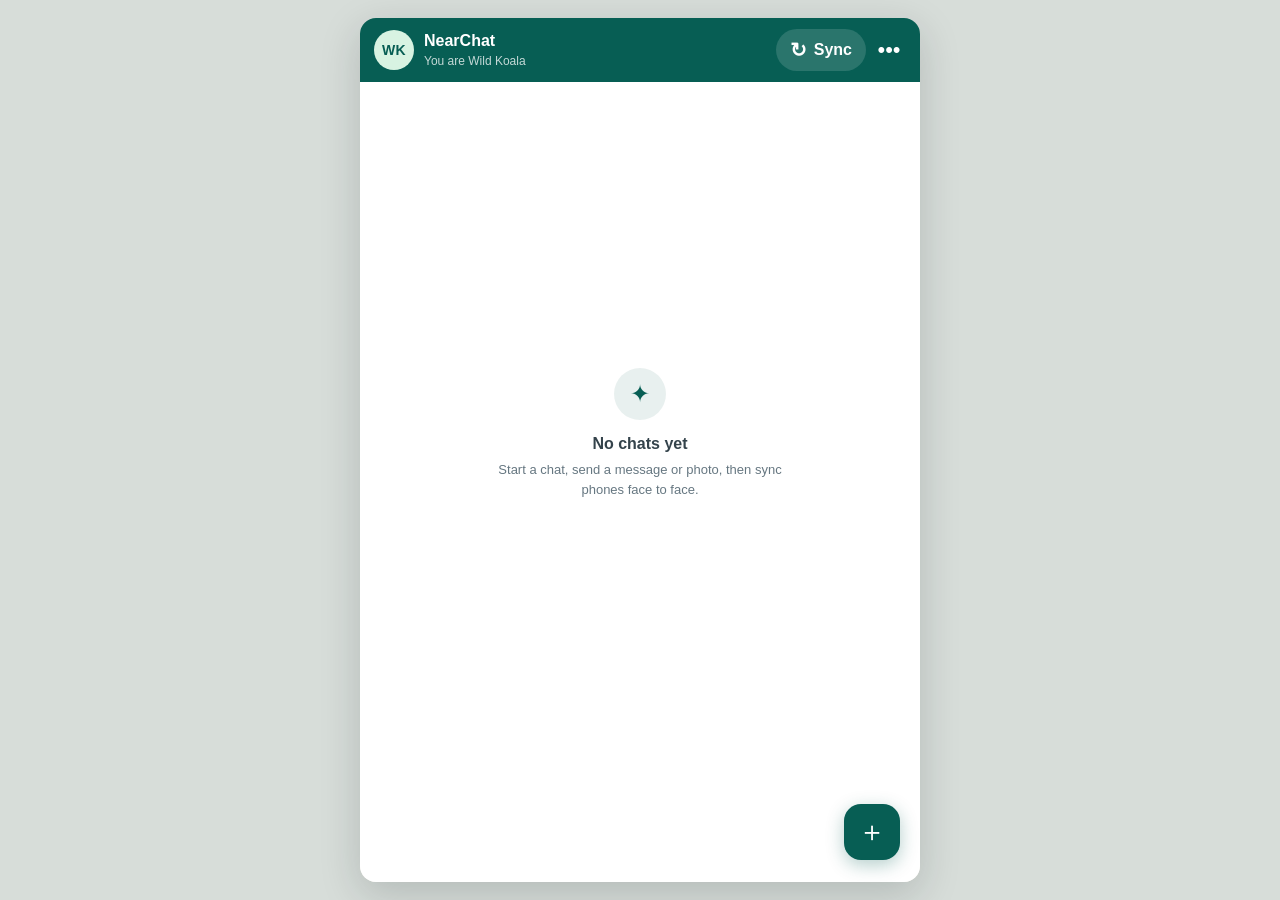
==== commit 45727dfd: "FIX delta mathcing fix non-determinkistic hashes" ====
--- a/index.html
+++ b/index.html
@@ -383,6 +383,11 @@
   .done-copy{text-align:center;margin-bottom:22px}
   .done-copy h3{font-size:20px;margin:0}
   .done-copy p{color:var(--muted);font-size:13px;line-height:1.5;margin:7px 0 0}
+  .sync-transfer-log{
+    margin:-10px 0 20px;padding:10px 12px;border:1px solid #e0e8e4;border-radius:10px;
+    background:#f3f7f5;color:#53636c;font:11px/1.55 ui-monospace,SFMono-Regular,Menlo,monospace;
+    overflow-wrap:anywhere
+  }
 
   .settings-card{
     display:flex;align-items:center;gap:12px;padding:14px;border-radius:14px;background:#f3f7f5;
@@ -750,6 +755,7 @@
         <h3>Sync complete</h3>
         <p id="doneText"></p>
       </div>
+      <div class="sync-transfer-log" id="syncTransferLog" role="status" aria-live="polite"></div>
       <button class="primary" id="syncBack" type="button">Sync back</button>
       <button class="secondary" id="finishSync" type="button">Done</button>
     </div>
@@ -767,7 +773,7 @@
   groupMaskForMissingIndexes,
   packagesForGroupMask,
   validGroupEnds
-} from './assets/sync-groups.js?v=2026.08.02.7';
+} from './assets/sync-groups.js?v=2026.08.02.8';
 import {
   bindImageFileInput,
   imageFormatLabel,
@@ -791,17 +797,18 @@
   startAcousticTestSequence,
   stopAcousticInput,
   stopAcousticOutput
-} from './assets/acoustic-request.js?v=2026.08.02.7';
+} from './assets/acoustic-request.js?v=2026.08.02.8';
 
 const $ = selector => document.querySelector(selector);
 const $$ = selector => document.querySelectorAll(selector);
-const BUILD_VERSION = '2026.08.02.7';
+const BUILD_VERSION = '2026.08.02.8';
 const MAX_TEXT = 50;
 const MAX_URL_TEXT = 200;
 const STORAGE_IDENTITY = 'nearchat-v2-identity';
 const STORAGE_CHATS = 'nearchat-v3-chats';
 const STORAGE_MESSAGES_LEGACY = 'nearchat-v2-messages';
 const STORAGE_SETTINGS = 'nearchat-v4-settings';
+const STORAGE_SYNC_RECEIPTS = 'nearchat-v1-sync-receipts';
 const PROTOCOL = 'NCR5';
 const INVENTORY_PROTOCOL = 'NCI2';
 const QR_VERSION = 20;
@@ -809,6 +816,7 @@
 const RAPTOR_REPAIR_PERCENT = 300;
 const MAX_TRANSFER_BYTES = 32 * 1024 * 1024;
 const MAX_SYNC_PACKAGES = 4096;
+const MAX_SYNC_RECEIPTS = MAX_SYNC_PACKAGES * 2;
 const PACKAGE_ID_BYTES = 8;
 const INVENTORY_ENTRIES_PER_FRAME = 70;
 const ASSUMED_TRANSFER_BYTES_PER_SECOND = 8 * 1024;
@@ -1015,6 +1023,13 @@
   }
 }
 writeJson(STORAGE_CHATS, chats);
+
+let syncReceipts = readJson(STORAGE_SYNC_RECEIPTS, []);
+syncReceipts = Array.isArray(syncReceipts)
+  ? [...new Set(syncReceipts.filter(id => typeof id === 'string' && /^[0-9a-f]{16}$/.test(id)))]
+      .slice(-MAX_SYNC_RECEIPTS)
+  : [];
+writeJson(STORAGE_SYNC_RECEIPTS, syncReceipts);
 
 let activeChatId = null;
 
@@ -1771,6 +1786,7 @@
   const complete = await clearAllSavedData();
 
   chats = [];
+  syncReceipts = [];
   activeChatId = null;
   appSettings = { syncOpenChatOnly: false };
   identity = makeIdentity();
@@ -1915,6 +1931,21 @@
   });
 }
 
+function rememberSyncPackageValues(values) {
+  const receivedIds = [];
+  for (const value of values) {
+    try { receivedIds.push(bytesToHex(packageIdBytes(value))); }
+    catch {}
+  }
+  const newest = new Set(receivedIds);
+  if (!newest.size) return;
+  syncReceipts = syncReceipts
+    .filter(id => !newest.has(id))
+    .concat([...newest])
+    .slice(-MAX_SYNC_RECEIPTS);
+  writeJson(STORAGE_SYNC_RECEIPTS, syncReceipts);
+}
+
 const INVENTORY_FRAME_MAGIC = new Uint8Array([0x4e, 0x43, 0x49, 0x32]); // NCI2
 const INVENTORY_HEADER_BYTES = 24;
 const INVENTORY_CRC_BYTES = 4;
@@ -2206,6 +2237,24 @@
   wakeLock = null;
 }
 
+function formatTransferDuration(milliseconds) {
+  if (!Number.isFinite(milliseconds) || milliseconds < 0) return '—';
+  if (milliseconds < 1000) return `${Math.max(1, Math.round(milliseconds))} ms`;
+  const seconds = milliseconds / 1000;
+  return `${seconds < 10 ? seconds.toFixed(2) : seconds.toFixed(1)} s`;
+}
+
+function formatTransferSize(bytes) {
+  const kilobytes = Math.max(0, bytes) / 1024;
+  return `${kilobytes < 10 ? kilobytes.toFixed(1) : Math.round(kilobytes)} kB`;
+}
+
+function formatTransferRate(bytes, milliseconds) {
+  const rate = bytes / 1024 / (milliseconds / 1000);
+  if (!Number.isFinite(rate) || rate < 0) return '— kB/s';
+  return `${rate < 10 ? rate.toFixed(1) : Math.round(rate)} kB/s`;
+}
+
 function senderLoop(timestamp) {
   if (!senderFrames.length) return;
   senderRaf = requestAnimationFrame(senderLoop);
@@ -2231,6 +2280,7 @@
   const frameLabel = `about ${transfer.sourceSymbols} symbols needed · ${senderFrames.length} available`;
   $('#sendStatus').textContent =
     `${reason} · ${frameLabel} · RaptorQ${transfer.compressed ? ' · compressed' : ''}`;
+  const transferStartedAt = performance.now();
   requestWakeLock();
   senderRaf = requestAnimationFrame(senderLoop);
 
@@ -2243,7 +2293,12 @@
   }
   cancelAnimationFrame(senderRaf);
   senderFrames = [];
-  $('#sendStatus').textContent = `Receiver confirmed · sync complete · ${reason}`;
+  const transferDuration = performance.now() - transferStartedAt;
+  const transferLog = `Build ${BUILD_VERSION} · confirmed in ${formatTransferDuration(transferDuration)} · ` +
+    `${formatTransferSize(transfer.transferBytes)} payload · ` +
+    `${formatTransferRate(transfer.transferBytes, transferDuration)}`;
+  $('#sendStatus').textContent = `Receiver confirmed · ${transferLog} · ${reason}`;
+  console.info(`[NearChat sync sender] ${transferLog} · ${reason}`);
   showToast('Receiver confirmed sync complete');
   releaseWakeLock();
 }
@@ -2403,6 +2458,7 @@
 let inventoryAnalyzing = false;
 let inventoryGeneration = 0;
 let completionSoundGeneration = 0;
+let receiveInventoryLog = '';
 
 async function chooseDecoder() {
   if ('BarcodeDetector' in window) {
@@ -2502,13 +2558,26 @@
   try {
     const localPackages = await buildSyncPackages(chats);
     if (generation !== inventoryGeneration || session !== inventorySession) return;
-    const localIds = new Set(localPackages.map(item => item.id));
+    const currentIds = new Set(localPackages.map(item => item.id));
+    const receiptIds = new Set(syncReceipts);
+    let receiptMatches = 0;
     const missingIndexes = ids
-      .map((id, index) => localIds.has(id) ? -1 : index)
+      .map((id, index) => {
+        if (currentIds.has(id)) return -1;
+        if (receiptIds.has(id)) {
+          receiptMatches++;
+          return -1;
+        }
+        return index;
+      })
       .filter(index => index >= 0);
     missingCount = missingIndexes.length;
     groupMask = groupMaskForMissingIndexes(missingIndexes, groupEnds);
-  } catch {}
+    receiveInventoryLog = `inventory ${ids.length} parts · ${missingCount} missing` +
+      `${receiptMatches ? ` · ${receiptMatches} receipt matches` : ''}`;
+  } catch {
+    receiveInventoryLog = `inventory ${ids.length} parts · comparison failed · requested all`;
+  }
   if (generation !== inventoryGeneration || session !== inventorySession) return;
 
   const requestedGroups = Array.from({ length: SYNC_GROUP_COUNT }, (_, index) => index + 1)
@@ -2657,6 +2726,7 @@
   const chatDrafts = new Map();
   const reactions = [];
   const chatIds = new Set();
+  const acceptedValues = [];
 
   function draftFor(chatId) {
     let draft = chatDrafts.get(chatId);
@@ -2686,6 +2756,7 @@
       draft.createdAt = safe.createdAt;
       for (const participant of safe.participants)
         draft.participants.set(participant.id, participant);
+      acceptedValues.push(item);
       continue;
     }
     if (item.kind === 'message' && typeof item.chatId === 'string') {
@@ -2695,6 +2766,7 @@
       const draft = draftFor(chatId);
       draft.messages.push(message);
       draft.participants.set(message.sender, { id: message.sender, name: message.name });
+      acceptedValues.push(item);
       continue;
     }
     if (item.kind === 'reactions' && typeof item.chatId === 'string' &&
@@ -2704,7 +2776,8 @@
       reactions.push({
         chatId,
         messageId: item.messageId.slice(0, 100),
-        reactions: mergeReactionStates(item.reactions)
+        reactions: mergeReactionStates(item.reactions),
+        packageValue: item
       });
     }
   }
@@ -2721,7 +2794,7 @@
     });
     if (chat) incoming.push(chat);
   }
-  return { incoming, reactions, chatIds };
+  return { incoming, reactions, chatIds, acceptedValues };
 }
 
 function mergeConversations(payload) {
@@ -2738,6 +2811,9 @@
     }))
   }));
   const previousActiveChatId = activeChatId;
+  const receivedPackageValues = packageData
+    ? [...packageData.acceptedValues]
+    : syncPackageValues(incomingList);
   for (const incoming of incomingList) ensureLocalParticipant(incoming);
 
   const draft = activeChat();
@@ -2789,6 +2865,7 @@
     const chat = chats.find(item => item.id === update.chatId);
     const message = chat?.messages.find(item => item.id === update.messageId);
     if (!chat || !message) continue;
+    receivedPackageValues.push(update.packageValue);
     const previousReactionIds = new Set(message.reactions.map(reaction => reaction.id));
     const mergedReactions = mergeReactionStates(message.reactions, update.reactions);
     const receivedUpdates = mergedReactions
@@ -2811,6 +2888,7 @@
     activeChatId = previousActiveChatId;
     throw new Error('Not enough storage for these chats.');
   }
+  rememberSyncPackageValues(receivedPackageValues);
   renderChatList();
   if (activeChat()) {
     if (!$('#conversationScreen').hidden) setAppHistory('conversation', activeChatId);
@@ -2826,6 +2904,10 @@
 }
 
 async function finishReceive(combined) {
+  const transferFinishedAt = performance.now();
+  const transferStartedAt = receiveStartedAt;
+  const transferPacketCount = receiveAccepted;
+  const transferInventoryLog = receiveInventoryLog;
   try {
     if (!combined.length || (combined[0] !== 0 && combined[0] !== 1))
       throw new Error('This sync code is damaged.');
@@ -2834,6 +2916,13 @@
     const payload = JSON.parse(new TextDecoder().decode(payloadBytes));
     const result = mergeConversations(payload);
     const completedSession = receiveSession;
+    const transferDuration = transferStartedAt ? transferFinishedAt - transferStartedAt : 0;
+    const transferMode = payload?.version === 6 ? 'selective payload' : 'full payload';
+    const inventoryLog = transferInventoryLog || 'no inventory · direct/full path';
+    const transferLog = `Build ${BUILD_VERSION} · QR transfer ${formatTransferDuration(transferDuration)} · ` +
+      `${formatTransferSize(combined.length)} payload · ` +
+      `${formatTransferRate(combined.length, transferDuration)} · ` +
+      `${transferPacketCount} packets · ${transferMode} · ${inventoryLog}`;
     stopScanner({ keepAudio: true });
     const completionGeneration = ++completionSoundGeneration;
     const additions = [];
@@ -2849,6 +2938,8 @@
         ? 'The transferred chat is already up to date. You can still sync back to confirm.'
         : 'The transferred chats are already up to date. You can still sync back to confirm.';
     $('#doneText').textContent = doneText;
+    $('#syncTransferLog').textContent = transferLog;
+    console.info(`[NearChat sync receiver] ${transferLog}`);
     setSyncView('done');
     showToast(additions.length ? additions.join(' · ') : 'Already in sync');
     if (completedSession != null) {
@@ -2905,6 +2996,7 @@
   prepareAcousticOutput().catch(() => {});
   resetReceiver();
   resetInventory();
+  receiveInventoryLog = '';
   acousticRequestPlaying = false;
   updateScanProgress();
   $('#scanStatus').textContent = 'Starting camera…';
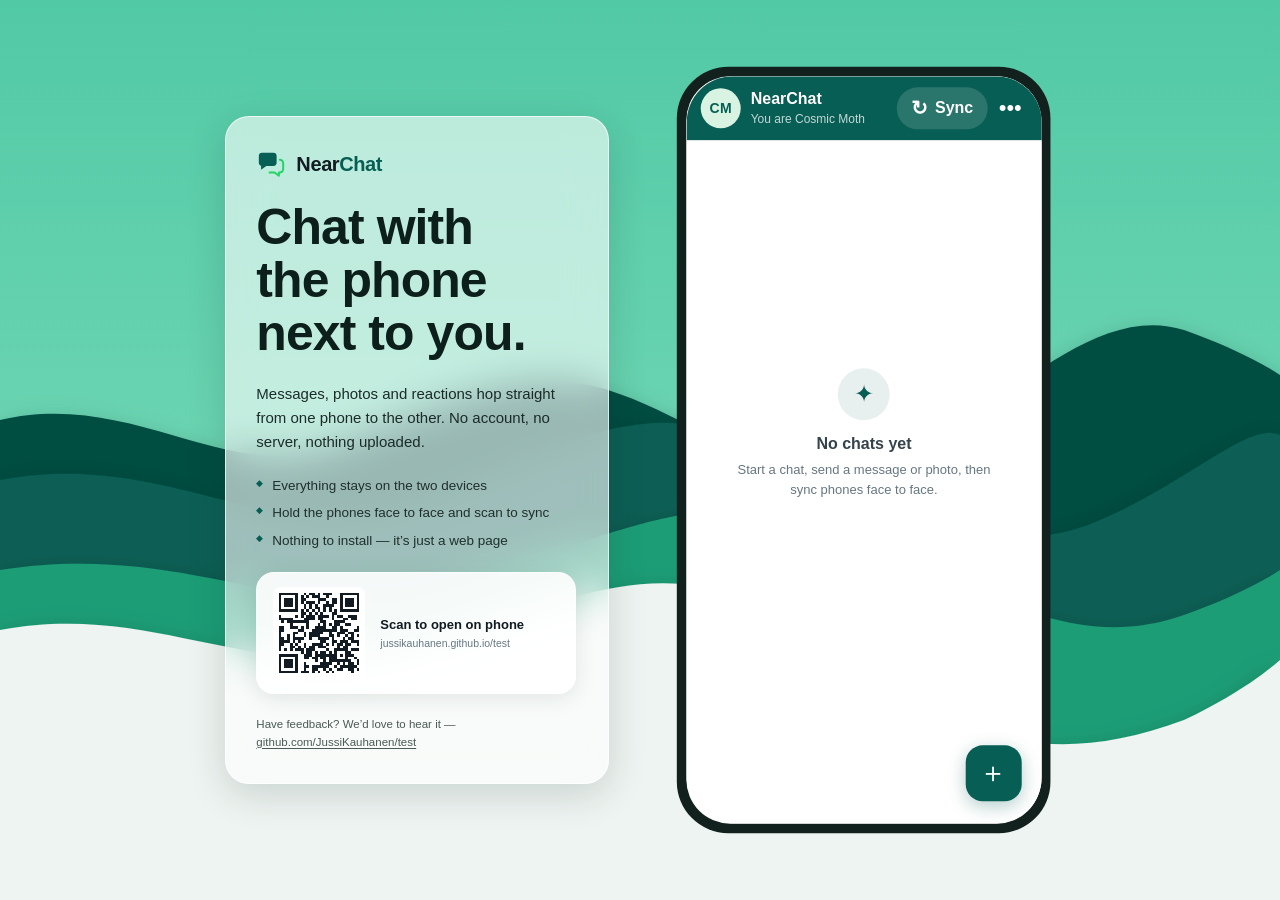
==== commit a971ffb3: "landing page mockups v3" ====
--- a/index.html
+++ b/index.html
@@ -18,6 +18,7 @@
     --muted:#667781;
     --line:#d7d2ca;
     --danger:#c83d3d;
+    --unread:#1fa855;
     --shadow:0 12px 40px rgba(17,27,33,.18);
     --sans:-apple-system,BlinkMacSystemFont,"Segoe UI",Roboto,Helvetica,Arial,sans-serif;
   }
@@ -50,6 +51,7 @@
     width:40px;height:40px;border-radius:50%;background:#d8f3e2;color:var(--green);
     display:grid;place-items:center;font-size:14px;font-weight:800;letter-spacing:.03em;flex:none;
   }
+  .avatar.group{font-size:18px;letter-spacing:0}
   .identity-copy{min-width:0}
   .identity-copy strong{display:block;font-size:16px;line-height:1.15}
   .identity-copy span{
@@ -94,6 +96,7 @@
     width:50px;height:50px;border-radius:50%;background:#dce9e5;color:var(--green);
     display:grid;place-items:center;font-size:15px;font-weight:800;letter-spacing:.03em;
   }
+  .chat-avatar.group{font-size:19px;letter-spacing:0;background:#e4ece9}
   .chat-copy{
     min-width:0;padding:3px 0 11px;border-bottom:1px solid #edf0ef;
     display:grid;grid-template-columns:minmax(0,1fr) auto;column-gap:10px;align-content:center;
@@ -101,8 +104,33 @@
   .chat-title{font-size:16px;font-weight:700;white-space:nowrap;overflow:hidden;text-overflow:ellipsis}
   .chat-time{font-size:11px;color:#849198;white-space:nowrap;padding-top:2px}
   .chat-preview{
-    grid-column:1/-1;margin-top:5px;color:var(--muted);font-size:13px;
+    grid-column:1;margin-top:5px;color:var(--muted);font-size:13px;
     white-space:nowrap;overflow:hidden;text-overflow:ellipsis;
+  }
+  .chat-tail{grid-column:2;margin-top:5px;display:flex;align-items:center;justify-content:flex-end;min-height:20px}
+
+  /* ---- unread / newness ---- */
+  .list-section{
+    position:sticky;top:0;z-index:2;background:#fff;
+    padding:11px 16px 7px;font-size:11px;font-weight:800;letter-spacing:.1em;
+    color:var(--unread);text-transform:uppercase;
+    box-shadow:0 1px 0 #edf0ef;
+  }
+  .chat-row.unread .chat-title{font-weight:800}
+  .chat-row.unread .chat-preview{color:#2c3d45;font-weight:600}
+  .chat-row.unread .chat-time{color:var(--unread);font-weight:700}
+  .chat-badge{
+    min-width:21px;height:21px;padding:0 6px;border-radius:11px;background:var(--unread);
+    color:#fff;font-size:12px;font-weight:700;line-height:21px;text-align:center;
+  }
+  .chat-badge.muted-badge{background:#a8b4b0}
+  .chat-row.unread .chat-avatar{background:#d3f0df;color:#0c6b44}
+  .unread-divider{
+    display:flex;align-items:center;gap:10px;margin:10px 2px 14px;
+    color:var(--unread);font-size:11px;font-weight:800;letter-spacing:.09em;text-transform:uppercase;
+  }
+  .unread-divider::before,.unread-divider::after{
+    content:"";flex:1;height:1px;background:rgba(31,168,85,.32);
   }
   .fab{
     position:absolute;right:20px;bottom:calc(22px + env(safe-area-inset-bottom));
@@ -469,9 +497,119 @@
     .composer-tool{width:38px;height:42px}
     .emoji-picker{grid-template-columns:repeat(8,minmax(0,1fr))}
   }
+
+  /* ================= desktop landing ================= */
+  .stage{width:100%;height:100%}
+  .landing-right{width:100%;height:100%}
+  .landing-left,.phone-frame{display:none}
+
+  @media(min-width:1040px) and (min-height:620px){
+    body{
+      padding:0;background:#0e5c4f;
+      background-image:url("data:image/svg+xml,%3Csvg xmlns='http://www.w3.org/2000/svg' viewBox='0 0 800 600' preserveAspectRatio='none'%3E%3Cdefs%3E%3Cfilter id='s' x='-5%25' y='-5%25' width='110%25' height='120%25'%3E%3CfeDropShadow dx='0' dy='6' stdDeviation='8' flood-color='%23012b25' flood-opacity='0.25'/%3E%3C/filter%3E%3ClinearGradient id='g' x1='0' y1='0' x2='0' y2='1'%3E%3Cstop offset='0%25' stop-color='%2352c9a5'/%3E%3Cstop offset='100%25' stop-color='%2384e0bf'/%3E%3C/linearGradient%3E%3C/defs%3E%3Crect width='800' height='600' fill='url(%23g)'/%3E%3Cpath d='M0,280 C80,260 140,320 200,300 C260,280 320,240 380,260 C440,280 500,340 560,310 C620,280 680,200 740,220 C780,235 800,250 800,250 L800,600 L0,600 Z' fill='%23054d43' filter='url(%23s)'/%3E%3Cpath d='M0,320 C100,300 160,360 240,340 C320,320 380,260 460,290 C540,320 600,380 680,350 C740,325 780,280 800,290 L800,600 L0,600 Z' fill='%23075e54' filter='url(%23s)'/%3E%3Cpath d='M0,380 C120,360 180,420 280,390 C380,360 440,320 520,350 C600,380 660,440 740,410 C780,395 800,380 800,380 L800,600 L0,600 Z' fill='%231e9d76' filter='url(%23s)'/%3E%3Cpath d='M0,420 C100,400 160,460 260,430 C360,400 420,360 500,420 C580,480 640,520 740,480 C780,460 800,440 800,440 L800,600 L0,600 Z' fill='%23eef4f1' filter='url(%23s)'/%3E%3C/svg%3E");
+      background-size:cover;background-repeat:no-repeat;background-position:center;
+    }
+    .stage{
+      display:flex;align-items:center;justify-content:center;gap:clamp(32px,5vw,64px);
+      height:100dvh;padding:0 5vw;overflow:hidden;
+    }
+    .landing-left{
+      flex:0 0 auto;width:min(384px,36vw);
+      display:flex;flex-direction:column;gap:22px;
+      background:rgba(255,255,255,.6);
+      backdrop-filter:blur(20px);-webkit-backdrop-filter:blur(20px);
+      border:1px solid rgba(255,255,255,.72);border-radius:24px;
+      padding:32px 30px;box-shadow:0 10px 38px rgba(1,40,34,.16);
+    }
+    .lp-logo{
+      display:flex;align-items:center;gap:10px;
+      font-size:20px;font-weight:800;letter-spacing:-.4px;color:var(--ink);
+    }
+    .lp-logo em{font-style:normal;color:var(--green)}
+    .lp-headline{
+      margin:0;font-size:clamp(36px,3.9vw,50px);font-weight:800;
+      line-height:1.06;letter-spacing:-.9px;color:#0d1f1b;
+    }
+    .lp-sub{margin:0;font-size:15px;line-height:1.6;color:#1c2b28;max-width:300px}
+    .lp-points{margin:0;padding:0;list-style:none;display:grid;gap:8px}
+    .lp-points li{
+      display:flex;gap:9px;align-items:flex-start;font-size:13.5px;line-height:1.45;color:#20302c;
+    }
+    .lp-points li::before{content:"◆";color:var(--green);font-size:9px;line-height:1.75;flex:none}
+    .lp-qr-card{
+      display:flex;align-items:center;gap:15px;max-width:320px;
+      background:rgba(255,255,255,.9);border:1px solid rgba(255,255,255,.7);
+      border-radius:18px;padding:14px 16px;box-shadow:0 4px 22px rgba(1,40,34,.1);
+    }
+    .lp-qr{flex:0 0 auto;border-radius:8px;background:#fff}
+    .lp-qr-info{display:flex;flex-direction:column;gap:5px;min-width:0}
+    .lp-qr-cta{font-size:13px;font-weight:700;color:var(--ink)}
+    .lp-qr-url{
+      font-size:10.5px;color:var(--muted);text-decoration:none;
+      overflow:hidden;text-overflow:ellipsis;white-space:nowrap;
+    }
+    .lp-qr-url:hover{color:var(--green)}
+    .lp-feedback{margin:0;font-size:11.5px;color:#4a5a56;line-height:1.5}
+    .lp-feedback a{color:#4a5a56;text-decoration:underline;text-underline-offset:2px}
+    .lp-feedback a:hover{color:var(--green)}
+
+    .landing-right{
+      --screen-w:min(calc(86vh * 0.4581),372px);
+      --screen-h:min(calc(86vh * 0.9655),784px);
+      flex:0 0 auto;position:relative;width:auto;
+      display:grid;place-items:center;height:min(86vh,812px);
+    }
+    .phone-frame{display:block;height:100%;width:auto}
+    .app,.landing-right .overlay{
+      position:absolute;inset:auto;
+      left:50%;top:50%;transform:translate(-50%,-50%);
+      margin:0;max-width:none;
+      width:var(--screen-w);height:var(--screen-h);
+      border-radius:46px;overflow:hidden;
+    }
+    .app{box-shadow:none}
+    .landing-right .sheet{border-radius:20px 20px 0 0;margin-bottom:0}
+    .landing-right .toast{position:absolute;bottom:96px}
+  }
 </style>
 </head>
 <body>
+<div class="stage">
+  <aside class="landing-left">
+    <div class="lp-logo">
+      <svg viewBox="0 0 32 32" width="30" height="30" fill="none" aria-hidden="true">
+        <path d="M3 7.6A3.6 3.6 0 0 1 6.6 4h11.8A3.6 3.6 0 0 1 22 7.6v6.8a3.6 3.6 0 0 1-3.6 3.6H11l-5.6 4.1v-4.1H6.6A3.6 3.6 0 0 1 3 14.4V7.6Z" fill="#075e54"/>
+        <path d="M25.4 11.5A3.6 3.6 0 0 1 29 15.1v6.3a3.6 3.6 0 0 1-3.6 3.6h-1v3.6L19.8 25h-5.4" stroke="#25d366" stroke-width="2.1" stroke-linecap="round" stroke-linejoin="round"/>
+      </svg>
+      <span>Near<em>Chat</em></span>
+    </div>
+    <h1 class="lp-headline">Chat with<br>the phone<br>next to you.</h1>
+    <p class="lp-sub">Messages, photos and reactions hop straight from one phone to the other. No account, no server, nothing uploaded.</p>
+    <ul class="lp-points">
+      <li>Everything stays on the two devices</li>
+      <li>Hold the phones face to face and scan to sync</li>
+      <li>Nothing to install &mdash; it&rsquo;s just a web page</li>
+    </ul>
+    <div class="lp-qr-card">
+      <svg class="lp-qr" viewBox="0 0 33 33" width="92" height="92" shape-rendering="crispEdges" aria-hidden="true">
+        <rect width="33" height="33" fill="#fff" rx="2"/>
+        <path d="M2,2h1v1h-1zM3,2h1v1h-1zM4,2h1v1h-1zM5,2h1v1h-1zM6,2h1v1h-1zM7,2h1v1h-1zM8,2h1v1h-1zM11,2h1v1h-1zM13,2h1v1h-1zM14,2h1v1h-1zM16,2h1v1h-1zM18,2h1v1h-1zM19,2h1v1h-1zM20,2h1v1h-1zM24,2h1v1h-1zM25,2h1v1h-1zM26,2h1v1h-1zM27,2h1v1h-1zM28,2h1v1h-1zM29,2h1v1h-1zM30,2h1v1h-1zM2,3h1v1h-1zM8,3h1v1h-1zM10,3h1v1h-1zM12,3h1v1h-1zM14,3h1v1h-1zM15,3h1v1h-1zM16,3h1v1h-1zM19,3h1v1h-1zM24,3h1v1h-1zM30,3h1v1h-1zM2,4h1v1h-1zM4,4h1v1h-1zM5,4h1v1h-1zM6,4h1v1h-1zM8,4h1v1h-1zM10,4h1v1h-1zM11,4h1v1h-1zM16,4h1v1h-1zM17,4h1v1h-1zM18,4h1v1h-1zM21,4h1v1h-1zM22,4h1v1h-1zM24,4h1v1h-1zM26,4h1v1h-1zM27,4h1v1h-1zM28,4h1v1h-1zM30,4h1v1h-1zM2,5h1v1h-1zM4,5h1v1h-1zM5,5h1v1h-1zM6,5h1v1h-1zM8,5h1v1h-1zM10,5h1v1h-1zM12,5h1v1h-1zM13,5h1v1h-1zM14,5h1v1h-1zM16,5h1v1h-1zM19,5h1v1h-1zM21,5h1v1h-1zM22,5h1v1h-1zM24,5h1v1h-1zM26,5h1v1h-1zM27,5h1v1h-1zM28,5h1v1h-1zM30,5h1v1h-1zM2,6h1v1h-1zM4,6h1v1h-1zM5,6h1v1h-1zM6,6h1v1h-1zM8,6h1v1h-1zM11,6h1v1h-1zM13,6h1v1h-1zM15,6h1v1h-1zM18,6h1v1h-1zM19,6h1v1h-1zM20,6h1v1h-1zM21,6h1v1h-1zM24,6h1v1h-1zM26,6h1v1h-1zM27,6h1v1h-1zM28,6h1v1h-1zM30,6h1v1h-1zM2,7h1v1h-1zM8,7h1v1h-1zM11,7h1v1h-1zM13,7h1v1h-1zM15,7h1v1h-1zM16,7h1v1h-1zM18,7h1v1h-1zM20,7h1v1h-1zM24,7h1v1h-1zM30,7h1v1h-1zM2,8h1v1h-1zM3,8h1v1h-1zM4,8h1v1h-1zM5,8h1v1h-1zM6,8h1v1h-1zM7,8h1v1h-1zM8,8h1v1h-1zM10,8h1v1h-1zM12,8h1v1h-1zM14,8h1v1h-1zM16,8h1v1h-1zM18,8h1v1h-1zM20,8h1v1h-1zM22,8h1v1h-1zM24,8h1v1h-1zM25,8h1v1h-1zM26,8h1v1h-1zM27,8h1v1h-1zM28,8h1v1h-1zM29,8h1v1h-1zM30,8h1v1h-1zM10,9h1v1h-1zM11,9h1v1h-1zM13,9h1v1h-1zM15,9h1v1h-1zM17,9h1v1h-1zM21,9h1v1h-1zM22,9h1v1h-1zM2,10h1v1h-1zM8,10h1v1h-1zM10,10h1v1h-1zM12,10h1v1h-1zM13,10h1v1h-1zM14,10h1v1h-1zM16,10h1v1h-1zM17,10h1v1h-1zM18,10h1v1h-1zM19,10h1v1h-1zM21,10h1v1h-1zM23,10h1v1h-1zM24,10h1v1h-1zM27,10h1v1h-1zM28,10h1v1h-1zM29,10h1v1h-1zM2,11h1v1h-1zM3,11h1v1h-1zM4,11h1v1h-1zM5,11h1v1h-1zM6,11h1v1h-1zM11,11h1v1h-1zM12,11h1v1h-1zM13,11h1v1h-1zM14,11h1v1h-1zM16,11h1v1h-1zM17,11h1v1h-1zM21,11h1v1h-1zM25,11h1v1h-1zM26,11h1v1h-1zM28,11h1v1h-1zM29,11h1v1h-1zM3,12h1v1h-1zM5,12h1v1h-1zM6,12h1v1h-1zM7,12h1v1h-1zM8,12h1v1h-1zM9,12h1v1h-1zM10,12h1v1h-1zM11,12h1v1h-1zM12,12h1v1h-1zM17,12h1v1h-1zM18,12h1v1h-1zM22,12h1v1h-1zM23,12h1v1h-1zM24,12h1v1h-1zM25,12h1v1h-1zM6,13h1v1h-1zM12,13h1v1h-1zM16,13h1v1h-1zM18,13h1v1h-1zM20,13h1v1h-1zM22,13h1v1h-1zM23,13h1v1h-1zM26,13h1v1h-1zM27,13h1v1h-1zM2,14h1v1h-1zM3,14h1v1h-1zM6,14h1v1h-1zM7,14h1v1h-1zM8,14h1v1h-1zM10,14h1v1h-1zM12,14h1v1h-1zM15,14h1v1h-1zM16,14h1v1h-1zM17,14h1v1h-1zM18,14h1v1h-1zM21,14h1v1h-1zM22,14h1v1h-1zM24,14h1v1h-1zM30,14h1v1h-1zM2,15h1v1h-1zM3,15h1v1h-1zM9,15h1v1h-1zM10,15h1v1h-1zM14,15h1v1h-1zM15,15h1v1h-1zM16,15h1v1h-1zM17,15h1v1h-1zM18,15h1v1h-1zM19,15h1v1h-1zM20,15h1v1h-1zM21,15h1v1h-1zM22,15h1v1h-1zM24,15h1v1h-1zM25,15h1v1h-1zM26,15h1v1h-1zM29,15h1v1h-1zM30,15h1v1h-1zM2,16h1v1h-1zM7,16h1v1h-1zM8,16h1v1h-1zM11,16h1v1h-1zM13,16h1v1h-1zM14,16h1v1h-1zM15,16h1v1h-1zM16,16h1v1h-1zM17,16h1v1h-1zM20,16h1v1h-1zM23,16h1v1h-1zM24,16h1v1h-1zM25,16h1v1h-1zM27,16h1v1h-1zM28,16h1v1h-1zM2,17h1v1h-1zM5,17h1v1h-1zM7,17h1v1h-1zM11,17h1v1h-1zM13,17h1v1h-1zM14,17h1v1h-1zM15,17h1v1h-1zM16,17h1v1h-1zM20,17h1v1h-1zM21,17h1v1h-1zM23,17h1v1h-1zM26,17h1v1h-1zM28,17h1v1h-1zM30,17h1v1h-1zM2,18h1v1h-1zM3,18h1v1h-1zM5,18h1v1h-1zM7,18h1v1h-1zM8,18h1v1h-1zM9,18h1v1h-1zM10,18h1v1h-1zM13,18h1v1h-1zM16,18h1v1h-1zM17,18h1v1h-1zM18,18h1v1h-1zM19,18h1v1h-1zM21,18h1v1h-1zM25,18h1v1h-1zM27,18h1v1h-1zM28,18h1v1h-1zM2,19h1v1h-1zM3,19h1v1h-1zM4,19h1v1h-1zM5,19h1v1h-1zM7,19h1v1h-1zM9,19h1v1h-1zM17,19h1v1h-1zM18,19h1v1h-1zM21,19h1v1h-1zM22,19h1v1h-1zM24,19h1v1h-1zM25,19h1v1h-1zM26,19h1v1h-1zM28,19h1v1h-1zM29,19h1v1h-1zM30,19h1v1h-1zM2,20h1v1h-1zM3,20h1v1h-1zM6,20h1v1h-1zM8,20h1v1h-1zM11,20h1v1h-1zM14,20h1v1h-1zM15,20h1v1h-1zM16,20h1v1h-1zM17,20h1v1h-1zM19,20h1v1h-1zM21,20h1v1h-1zM23,20h1v1h-1zM24,20h1v1h-1zM26,20h1v1h-1zM27,20h1v1h-1zM30,20h1v1h-1zM2,21h1v1h-1zM6,21h1v1h-1zM7,21h1v1h-1zM9,21h1v1h-1zM11,21h1v1h-1zM13,21h1v1h-1zM14,21h1v1h-1zM16,21h1v1h-1zM17,21h1v1h-1zM18,21h1v1h-1zM23,21h1v1h-1zM25,21h1v1h-1zM26,21h1v1h-1zM2,22h1v1h-1zM4,22h1v1h-1zM6,22h1v1h-1zM8,22h1v1h-1zM9,22h1v1h-1zM10,22h1v1h-1zM12,22h1v1h-1zM13,22h1v1h-1zM14,22h1v1h-1zM19,22h1v1h-1zM22,22h1v1h-1zM23,22h1v1h-1zM24,22h1v1h-1zM25,22h1v1h-1zM26,22h1v1h-1zM28,22h1v1h-1zM29,22h1v1h-1zM30,22h1v1h-1zM10,23h1v1h-1zM12,23h1v1h-1zM13,23h1v1h-1zM15,23h1v1h-1zM17,23h1v1h-1zM18,23h1v1h-1zM20,23h1v1h-1zM22,23h1v1h-1zM26,23h1v1h-1zM27,23h1v1h-1zM2,24h1v1h-1zM3,24h1v1h-1zM4,24h1v1h-1zM5,24h1v1h-1zM6,24h1v1h-1zM7,24h1v1h-1zM8,24h1v1h-1zM11,24h1v1h-1zM12,24h1v1h-1zM13,24h1v1h-1zM15,24h1v1h-1zM16,24h1v1h-1zM17,24h1v1h-1zM18,24h1v1h-1zM19,24h1v1h-1zM20,24h1v1h-1zM21,24h1v1h-1zM22,24h1v1h-1zM24,24h1v1h-1zM26,24h1v1h-1zM27,24h1v1h-1zM28,24h1v1h-1zM2,25h1v1h-1zM8,25h1v1h-1zM11,25h1v1h-1zM12,25h1v1h-1zM14,25h1v1h-1zM15,25h1v1h-1zM17,25h1v1h-1zM18,25h1v1h-1zM20,25h1v1h-1zM21,25h1v1h-1zM22,25h1v1h-1zM26,25h1v1h-1zM29,25h1v1h-1zM2,26h1v1h-1zM4,26h1v1h-1zM5,26h1v1h-1zM6,26h1v1h-1zM8,26h1v1h-1zM15,26h1v1h-1zM18,26h1v1h-1zM20,26h1v1h-1zM21,26h1v1h-1zM22,26h1v1h-1zM23,26h1v1h-1zM24,26h1v1h-1zM25,26h1v1h-1zM26,26h1v1h-1zM27,26h1v1h-1zM30,26h1v1h-1zM2,27h1v1h-1zM4,27h1v1h-1zM5,27h1v1h-1zM6,27h1v1h-1zM8,27h1v1h-1zM11,27h1v1h-1zM17,27h1v1h-1zM18,27h1v1h-1zM19,27h1v1h-1zM20,27h1v1h-1zM23,27h1v1h-1zM25,27h1v1h-1zM27,27h1v1h-1zM28,27h1v1h-1zM30,27h1v1h-1zM2,28h1v1h-1zM4,28h1v1h-1zM5,28h1v1h-1zM6,28h1v1h-1zM8,28h1v1h-1zM11,28h1v1h-1zM12,28h1v1h-1zM14,28h1v1h-1zM15,28h1v1h-1zM16,28h1v1h-1zM17,28h1v1h-1zM18,28h1v1h-1zM19,28h1v1h-1zM22,28h1v1h-1zM24,28h1v1h-1zM25,28h1v1h-1zM26,28h1v1h-1zM27,28h1v1h-1zM28,28h1v1h-1zM29,28h1v1h-1zM2,29h1v1h-1zM8,29h1v1h-1zM11,29h1v1h-1zM14,29h1v1h-1zM15,29h1v1h-1zM18,29h1v1h-1zM20,29h1v1h-1zM23,29h1v1h-1zM24,29h1v1h-1zM27,29h1v1h-1zM28,29h1v1h-1zM30,29h1v1h-1zM2,30h1v1h-1zM3,30h1v1h-1zM4,30h1v1h-1zM5,30h1v1h-1zM6,30h1v1h-1zM7,30h1v1h-1zM8,30h1v1h-1zM10,30h1v1h-1zM11,30h1v1h-1zM12,30h1v1h-1zM14,30h1v1h-1zM16,30h1v1h-1zM19,30h1v1h-1zM21,30h1v1h-1zM28,30h1v1h-1z" fill="#111b21"/>
+      </svg>
+      <div class="lp-qr-info">
+        <strong class="lp-qr-cta">Scan to open on phone</strong>
+        <a class="lp-qr-url" href="https://jussikauhanen.github.io/test/" target="_blank" rel="noopener">jussikauhanen.github.io/test</a>
+      </div>
+    </div>
+    <p class="lp-feedback">Have feedback? We&rsquo;d love to hear it &mdash;
+      <a href="https://github.com/JussiKauhanen/test" target="_blank" rel="noopener">github.com/JussiKauhanen/test</a>
+    </p>
+  </aside>
+
+  <div class="landing-right">
+    <svg class="phone-frame" viewBox="0 0 400 812" aria-hidden="true">
+      <rect x="4" y="4" width="392" height="804" rx="54" fill="#12211d"/>
+      <rect x="14" y="14" width="372" height="784" rx="46" fill="#ffffff"/>
+    </svg>
 <main class="app">
   <section class="screen" id="chatListScreen">
     <header class="topbar">
@@ -763,6 +901,8 @@
 </div>
 
 <div class="toast" id="toast" role="status" aria-live="polite"></div>
+  </div>
+</div>
 
 <script type="module">
 import initRaptor, { RaptorQDecoder, encode_packets } from './assets/raptorq.js';
@@ -809,6 +949,9 @@
 const STORAGE_MESSAGES_LEGACY = 'nearchat-v2-messages';
 const STORAGE_SETTINGS = 'nearchat-v4-settings';
 const STORAGE_SYNC_RECEIPTS = 'nearchat-v1-sync-receipts';
+const STORAGE_READ = 'nearchat-v1-read';
+const BASE_TITLE = document.title;
+const SENDER_COLORS = ['#c0392b','#1a73c8','#7b4bd0','#0f8f6f','#b8347c','#a1620a','#2b7a9e','#8a5a2b'];
 const PROTOCOL = 'NCR5';
 const INVENTORY_PROTOCOL = 'NCI2';
 const QR_VERSION = 20;
@@ -1031,7 +1174,14 @@
   : [];
 writeJson(STORAGE_SYNC_RECEIPTS, syncReceipts);
 
+const storedReadState = readJson(STORAGE_READ, null);
+let readState = storedReadState && typeof storedReadState === 'object' && !Array.isArray(storedReadState)
+  ? storedReadState
+  : {};
+const readStateIsNew = !storedReadState;
+
 let activeChatId = null;
+let unreadAnchor = null;
 
 function initials(name) {
   const marks = name.split(/\s+/).map(part => sliceGraphemes(part, 1)).join('');
@@ -1067,16 +1217,115 @@
   return null;
 }
 
+function otherParticipants(chat) {
+  return chat.participants
+    .filter(participant => participant.id !== identity.id)
+    .sort((a, b) => a.name.localeCompare(b.name) || a.id.localeCompare(b.id));
+}
+
+function isGroupChat(chat) {
+  return otherParticipants(chat).length > 1;
+}
+
+function firstName(name) {
+  return name.trim().split(/\s+/)[0] || name;
+}
+
 function chatTitle(chat) {
-  const others = chat.participants.filter(participant => participant.id !== identity.id);
+  const others = otherParticipants(chat);
   if (!others.length) return firstMessageTitle(chat) ?? 'New chat';
   if (others.length === 1) return others[0].name;
-  return firstMessageTitle(chat) ?? 'Group chat';
+  const names = others.map(participant => firstName(participant.name));
+  if (others.length === 2) return `${names[0]} & ${names[1]}`;
+  return `${names[0]}, ${names[1]} & ${others.length - 2} more`;
+}
+
+function chatSubtitle(chat) {
+  if (isGroupChat(chat))
+    return ['You', ...otherParticipants(chat).map(participant => participant.name)].join(', ');
+  const count = chat.messages.length;
+  return count ? `${count} message${count === 1 ? '' : 's'} · local` : 'Local conversation';
 }
 
 function chatInitials(chat) {
+  if (isGroupChat(chat)) return '\u{1F465}';
   const title = chatTitle(chat);
   return title === 'New chat' ? '+' : initials(title);
+}
+
+function senderColor(senderId) {
+  let hash = 0;
+  for (let index = 0; index < senderId.length; index++)
+    hash = (hash * 31 + senderId.charCodeAt(index)) >>> 0;
+  return SENDER_COLORS[hash % SENDER_COLORS.length];
+}
+
+/* ---- unread tracking ---- */
+function readEntry(chatId) {
+  const entry = readState[chatId];
+  return {
+    messages: Number(entry?.messages) || 0,
+    reactions: Number(entry?.reactions) || 0
+  };
+}
+
+function chatUnread(chat) {
+  const seen = readEntry(chat.id);
+  let messages = 0;
+  let firstUnreadTs = null;
+  let reactions = 0;
+  let latestReaction = null;
+  for (const message of chat.messages) {
+    if (message.sender !== identity.id) {
+      if (message.ts > seen.messages) {
+        messages++;
+        if (firstUnreadTs === null) firstUnreadTs = message.ts;
+      }
+      continue;
+    }
+    for (const reaction of message.reactions) {
+      if (!reaction.active || reaction.sender === identity.id || reaction.ts <= seen.reactions) continue;
+      reactions++;
+      if (!latestReaction || reaction.ts >= latestReaction.ts) latestReaction = reaction;
+    }
+  }
+  return { messages, reactions, total: messages + reactions, firstUnreadTs, latestReaction };
+}
+
+function saveReadState() {
+  const known = new Set(chats.map(chat => chat.id));
+  for (const key of Object.keys(readState)) if (!known.has(key)) delete readState[key];
+  writeJson(STORAGE_READ, readState);
+}
+
+function markChatRead(chat, persist = true) {
+  if (!chat) return false;
+  let messages = 0;
+  let reactions = 0;
+  for (const message of chat.messages) {
+    if (message.ts > messages) messages = message.ts;
+    for (const reaction of message.reactions)
+      if (reaction.ts > reactions) reactions = reaction.ts;
+  }
+  const seen = readEntry(chat.id);
+  if (seen.messages >= messages && seen.reactions >= reactions) return false;
+  readState[chat.id] = {
+    messages: Math.max(messages, seen.messages),
+    reactions: Math.max(reactions, seen.reactions)
+  };
+  if (persist) saveReadState();
+  return true;
+}
+
+function updateUnreadTitle() {
+  const total = chats.reduce((sum, chat) => sum + chatUnread(chat).total, 0);
+  document.title = total ? `(${total}) ${BASE_TITLE}` : BASE_TITLE;
+}
+
+/* Existing installs should not light up with unread badges for old history. */
+if (readStateIsNew) {
+  for (const chat of chats) markChatRead(chat, false);
+  writeJson(STORAGE_READ, readState);
 }
 
 function formatTime(timestamp) {
@@ -1138,15 +1387,26 @@
   const ordered = [...chats].sort((a, b) => b.updatedAt - a.updatedAt || b.id.localeCompare(a.id));
   $('#listEmpty').hidden = ordered.length > 0;
 
+  const unreadByChat = new Map(ordered.map(chat => [chat.id, chatUnread(chat)]));
+  const unreadChats = ordered.filter(chat => unreadByChat.get(chat.id).total > 0).length;
+  if (unreadChats) {
+    const label = document.createElement('div');
+    label.className = 'list-section';
+    label.textContent = `${unreadChats} unread`;
+    list.appendChild(label);
+  }
+
   for (const chat of ordered) {
     const last = chat.messages.at(-1);
+    const unread = unreadByChat.get(chat.id);
+    const group = isGroupChat(chat);
     const row = document.createElement('button');
     row.type = 'button';
-    row.className = 'chat-row';
+    row.className = unread.total ? 'chat-row unread' : 'chat-row';
     row.dataset.chatId = chat.id;
 
     const avatar = document.createElement('span');
-    avatar.className = 'chat-avatar';
+    avatar.className = group ? 'chat-avatar group' : 'chat-avatar';
     avatar.textContent = chatInitials(chat);
 
     const copy = document.createElement('span');
@@ -1157,29 +1417,49 @@
     const time = document.createElement('span');
     time.className = 'chat-time';
     time.textContent = formatListTime(last?.ts ?? chat.updatedAt);
+
     const preview = document.createElement('span');
     preview.className = 'chat-preview';
-    const lastPreview = last?.image
-      ? `Photo${last.text ? ` · ${last.text}` : ''}`
-      : last?.text;
-    preview.textContent = last
-      ? `${last.sender === identity.id ? 'You' : last.name}: ${lastPreview}`
-      : 'No messages yet';
-    copy.append(title, time, preview);
+    if (!unread.messages && unread.latestReaction) {
+      const reaction = unread.latestReaction;
+      preview.textContent = `${reaction.emoji} ${firstName(reaction.name)} reacted to your message`;
+    } else if (last) {
+      const lastPreview = last.image
+        ? `Photo${last.text ? ` · ${last.text}` : ''}`
+        : last.text;
+      const who = last.sender === identity.id
+        ? 'You: '
+        : (group ? `${firstName(last.name)}: ` : '');
+      preview.textContent = `${who}${lastPreview}`;
+    } else {
+      preview.textContent = 'No messages yet';
+    }
+
+    const tail = document.createElement('span');
+    tail.className = 'chat-tail';
+    if (unread.total) {
+      const badge = document.createElement('span');
+      badge.className = 'chat-badge';
+      badge.textContent = unread.total > 99 ? '99+' : String(unread.total);
+      badge.setAttribute('aria-label', `${unread.total} unread`);
+      tail.appendChild(badge);
+    }
+
+    copy.append(title, time, preview, tail);
     row.append(avatar, copy);
     list.appendChild(row);
   }
+  updateUnreadTitle();
 }
 
 function updateConversationHeader() {
   const chat = activeChat();
   if (!chat) return;
   $('#chatTitle').textContent = chatTitle(chat);
-  $('#chatAvatar').textContent = chatInitials(chat);
-  const count = chat.messages.length;
-  $('#chatSubtitle').textContent = count
-    ? `${count} message${count === 1 ? '' : 's'} · local`
-    : 'Local conversation';
+  const avatar = $('#chatAvatar');
+  avatar.textContent = chatInitials(chat);
+  avatar.classList.toggle('group', isGroupChat(chat));
+  $('#chatSubtitle').textContent = chatSubtitle(chat);
 }
 
 function groupedReactions(message) {
@@ -1257,6 +1537,9 @@
   $('#emptyState').hidden = Boolean(chat?.messages.length);
   if (!chat) return;
   let lastDay = '';
+  const showSenders = isGroupChat(chat);
+  const anchor = unreadAnchor && unreadAnchor.messages > 0 ? unreadAnchor : null;
+  let dividerPlaced = false;
 
   for (const item of chat.messages) {
     const day = new Date(item.ts).toDateString();
@@ -1268,6 +1551,16 @@
       lastDay = day;
     }
 
+    if (anchor && !dividerPlaced && item.sender !== identity.id && item.ts >= anchor.firstUnreadTs) {
+      const divider = document.createElement('div');
+      divider.className = 'unread-divider';
+      divider.textContent = anchor.messages === 1
+        ? '1 unread message'
+        : `${anchor.messages} unread messages`;
+      list.appendChild(divider);
+      dividerPlaced = true;
+    }
+
     const row = document.createElement('div');
     row.className = 'message-row' + (item.sender === identity.id ? ' mine' : '');
     const stack = document.createElement('div');
@@ -1275,10 +1568,11 @@
     const bubble = document.createElement('article');
     bubble.className = 'message' + (item.image ? ' has-image' : '');
 
-    if (item.sender !== identity.id) {
+    if (item.sender !== identity.id && showSenders) {
       const sender = document.createElement('div');
       sender.className = 'sender';
       sender.textContent = item.name;
+      sender.style.color = senderColor(item.sender);
       bubble.appendChild(sender);
     }
 
@@ -1400,6 +1694,9 @@
     if (current?.view !== 'conversation' || current.chatId !== chatId)
       setAppHistory('conversation', chatId, 'push');
   }
+  const openedChat = chats.find(chat => chat.id === chatId);
+  const pending = chatUnread(openedChat);
+  unreadAnchor = pending.total ? pending : null;
   activeChatId = chatId;
   $('#chatListScreen').hidden = true;
   $('#conversationScreen').hidden = false;
@@ -1409,6 +1706,7 @@
   updateComposer();
   updateConversationHeader();
   renderMessages();
+  if (markChatRead(openedChat)) renderChatList();
   if (focusComposer) requestAnimationFrame(() => $('#messageInput').focus());
 }
 
@@ -1418,6 +1716,7 @@
   clearPendingImage();
   closeEmojiPicker();
   activeChatId = null;
+  unreadAnchor = null;
   $('#conversationScreen').hidden = true;
   $('#chatListScreen').hidden = false;
   renderChatList();
@@ -2889,11 +3188,17 @@
     throw new Error('Not enough storage for these chats.');
   }
   rememberSyncPackageValues(receivedPackageValues);
+  const conversationOpen = !$('#conversationScreen').hidden;
+  if (conversationOpen && activeChat()) {
+    const pending = chatUnread(activeChat());
+    if (pending.total) unreadAnchor = pending;
+  }
   renderChatList();
   if (activeChat()) {
-    if (!$('#conversationScreen').hidden) setAppHistory('conversation', activeChatId);
+    if (conversationOpen) setAppHistory('conversation', activeChatId);
     updateConversationHeader();
     renderMessages();
+    if (conversationOpen && markChatRead(activeChat())) renderChatList();
   }
   return {
     messagesAdded,
@@ -3691,6 +3996,21 @@
     openChat(initialHistoryView.chatId, false, false);
   else setAppHistory('list');
 }
+
+const launchIntent = new URLSearchParams(location.search).get('intent');
+if (launchIntent === 'create' || launchIntent === 'receive') {
+  const cleanUrl = new URL(location.href);
+  cleanUrl.searchParams.delete('intent');
+  try {
+    history.replaceState(history.state, document.title,
+      `${cleanUrl.pathname}${cleanUrl.search}${cleanUrl.hash}`);
+  } catch {}
+  if (launchIntent === 'create') createChat();
+  else {
+    openSync();
+    if (hasSyncableMessages()) startScanner();
+  }
+}
 </script>
 </body>
 </html>
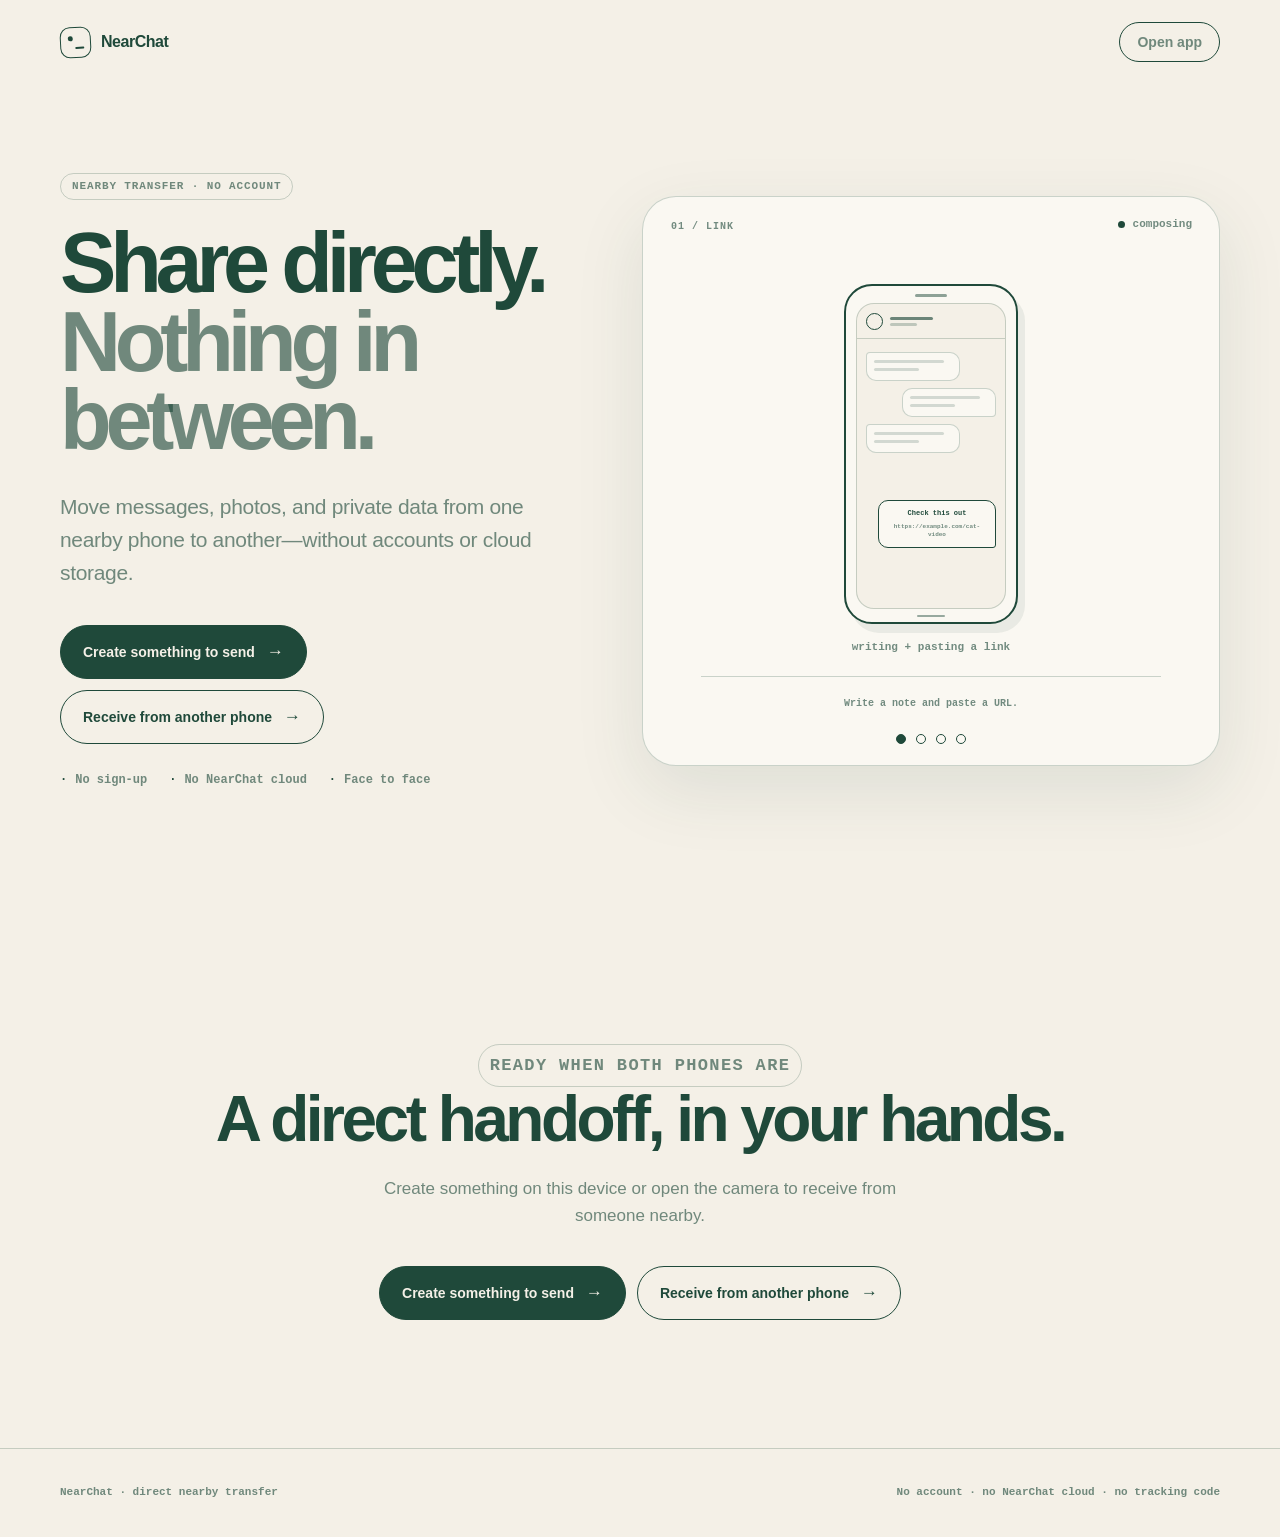
==== commit b3e5453a: "new landing page" ====
--- a/index.html
+++ b/index.html
@@ -2,4015 +2,1574 @@
 <html lang="en">
 <head>
 <meta charset="utf-8">
-<link rel="icon" type="image/png" href="[data-uri]">
-<meta name="viewport" content="width=device-width, initial-scale=1, viewport-fit=cover">
-<meta name="theme-color" content="#075e54">
-<title>NearChat v2 · RaptorQ chat sync</title>
+<meta name="viewport" content="width=device-width, initial-scale=1">
+<meta name="theme-color" content="#f4f0e7">
+<meta name="description" content="NearChat moves messages, photos, and private data directly between nearby phones without accounts or cloud storage.">
+<title>NearChat — Share directly. Nothing in between.</title>
 <style>
-  :root{
-    --green:#075e54;
-    --green-dark:#054c44;
-    --accent:#25d366;
-    --paper:#efeae2;
-    --incoming:#ffffff;
-    --outgoing:#d9fdd3;
-    --ink:#111b21;
-    --muted:#667781;
-    --line:#d7d2ca;
-    --danger:#c83d3d;
-    --unread:#1fa855;
-    --shadow:0 12px 40px rgba(17,27,33,.18);
-    --sans:-apple-system,BlinkMacSystemFont,"Segoe UI",Roboto,Helvetica,Arial,sans-serif;
-  }
-  *{box-sizing:border-box}
-  html,body{margin:0;width:100%;height:100%;overflow:hidden}
-  body{
-    background:#d7ddd9;color:var(--ink);font-family:var(--sans);
-    -webkit-font-smoothing:antialiased;overscroll-behavior:none;
-  }
-  button,input{font:inherit}
-  button{border:0;cursor:pointer}
-  button:disabled{opacity:.42;cursor:default}
-  [hidden]{display:none !important}
-  :focus-visible{outline:3px solid rgba(37,211,102,.45);outline-offset:2px}
-
-  .app{
-    width:100%;height:100dvh;max-width:560px;margin:0 auto;background:var(--paper);
-    display:flex;flex-direction:column;overflow:hidden;box-shadow:var(--shadow);
-  }
-  .screen{position:relative;width:100%;height:100%;min-height:0;display:flex;flex-direction:column}
-  @media(pointer:coarse){#conversationScreen{touch-action:pan-y}}
-
-  .topbar{
-    min-height:64px;padding:10px 10px 10px 14px;background:var(--green);color:#fff;
-    display:flex;align-items:center;justify-content:space-between;gap:10px;
-    flex:none;padding-top:max(10px,env(safe-area-inset-top));
-  }
-  .identity{display:flex;align-items:center;gap:10px;min-width:0}
-  .avatar{
-    width:40px;height:40px;border-radius:50%;background:#d8f3e2;color:var(--green);
-    display:grid;place-items:center;font-size:14px;font-weight:800;letter-spacing:.03em;flex:none;
-  }
-  .avatar.group{font-size:18px;letter-spacing:0}
-  .identity-copy{min-width:0}
-  .identity-copy strong{display:block;font-size:16px;line-height:1.15}
-  .identity-copy span{
-    display:block;margin-top:3px;font-size:12px;color:rgba(255,255,255,.76);
-    white-space:nowrap;overflow:hidden;text-overflow:ellipsis;
-  }
-  .top-actions{display:flex;align-items:center;gap:2px}
-  .sync-btn{
-    min-height:42px;border-radius:22px;padding:0 14px;background:rgba(255,255,255,.14);
-    color:#fff;font-weight:700;display:flex;align-items:center;gap:7px;
-  }
-  .sync-btn:hover{background:rgba(255,255,255,.22)}
-  .sync-icon{font-size:20px;line-height:1}
-  .icon-btn{
-    width:42px;height:42px;border-radius:50%;background:transparent;color:#fff;
-    display:grid;place-items:center;font-size:22px;line-height:1;
-  }
-  .icon-btn:hover{background:rgba(255,255,255,.12)}
-  .back-btn{
-    width:38px;height:42px;margin-left:-6px;border-radius:50%;background:transparent;color:#fff;
-    display:grid;place-items:center;font-size:27px;line-height:1;flex:none;
-  }
-  .back-btn:hover{background:rgba(255,255,255,.12)}
-
-  .chat-list{
-    flex:1;min-height:0;overflow-y:auto;background:#fff;overscroll-behavior:contain;
-    padding-bottom:96px;
-  }
-  .list-empty{
-    min-height:100%;display:grid;place-items:center;text-align:center;color:var(--muted);
-    padding:38px;
-  }
-  .list-empty .empty-inner{max-width:290px}
-  .list-empty strong{display:block;color:#34434b;font-size:16px}
-  .list-empty p{font-size:13px;line-height:1.55;margin:7px 0 0}
-  .chat-row{
-    width:100%;min-height:76px;padding:10px 14px;background:#fff;color:var(--ink);
-    display:grid;grid-template-columns:52px minmax(0,1fr);gap:12px;text-align:left;
-  }
-  .chat-row:hover{background:#f5f7f6}
-  .chat-avatar{
-    width:50px;height:50px;border-radius:50%;background:#dce9e5;color:var(--green);
-    display:grid;place-items:center;font-size:15px;font-weight:800;letter-spacing:.03em;
-  }
-  .chat-avatar.group{font-size:19px;letter-spacing:0;background:#e4ece9}
-  .chat-copy{
-    min-width:0;padding:3px 0 11px;border-bottom:1px solid #edf0ef;
-    display:grid;grid-template-columns:minmax(0,1fr) auto;column-gap:10px;align-content:center;
-  }
-  .chat-title{font-size:16px;font-weight:700;white-space:nowrap;overflow:hidden;text-overflow:ellipsis}
-  .chat-time{font-size:11px;color:#849198;white-space:nowrap;padding-top:2px}
-  .chat-preview{
-    grid-column:1;margin-top:5px;color:var(--muted);font-size:13px;
-    white-space:nowrap;overflow:hidden;text-overflow:ellipsis;
-  }
-  .chat-tail{grid-column:2;margin-top:5px;display:flex;align-items:center;justify-content:flex-end;min-height:20px}
-
-  /* ---- unread / newness ---- */
-  .list-section{
-    position:sticky;top:0;z-index:2;background:#fff;
-    padding:11px 16px 7px;font-size:11px;font-weight:800;letter-spacing:.1em;
-    color:var(--unread);text-transform:uppercase;
-    box-shadow:0 1px 0 #edf0ef;
-  }
-  .chat-row.unread .chat-title{font-weight:800}
-  .chat-row.unread .chat-preview{color:#2c3d45;font-weight:600}
-  .chat-row.unread .chat-time{color:var(--unread);font-weight:700}
-  .chat-badge{
-    min-width:21px;height:21px;padding:0 6px;border-radius:11px;background:var(--unread);
-    color:#fff;font-size:12px;font-weight:700;line-height:21px;text-align:center;
-  }
-  .chat-badge.muted-badge{background:#a8b4b0}
-  .chat-row.unread .chat-avatar{background:#d3f0df;color:#0c6b44}
-  .unread-divider{
-    display:flex;align-items:center;gap:10px;margin:10px 2px 14px;
-    color:var(--unread);font-size:11px;font-weight:800;letter-spacing:.09em;text-transform:uppercase;
-  }
-  .unread-divider::before,.unread-divider::after{
-    content:"";flex:1;height:1px;background:rgba(31,168,85,.32);
-  }
-  .fab{
-    position:absolute;right:20px;bottom:calc(22px + env(safe-area-inset-bottom));
-    width:56px;height:56px;border-radius:17px;background:var(--green);color:#fff;
-    display:grid;place-items:center;font-size:28px;box-shadow:0 5px 18px rgba(7,94,84,.3);
-  }
-  .fab:hover{background:var(--green-dark)}
-
-  .thread{
-    position:relative;flex:1;overflow-y:auto;padding:18px 12px 22px;
-    scroll-behavior:smooth;overscroll-behavior:contain;
-    background:
-      radial-gradient(circle at 14px 16px,rgba(17,27,33,.035) 0 1px,transparent 1.5px),
-      radial-gradient(circle at 42px 44px,rgba(17,27,33,.025) 0 1px,transparent 1.5px),
-      var(--paper);
-    background-size:56px 56px;
-  }
-  .thread.input-active{padding-bottom:0}
-  .thread.input-active #messageList:not(:empty){
-    min-height:100%;display:flex;flex-direction:column;justify-content:flex-end;
-    padding-bottom:12px;
-  }
-  .empty{
-    min-height:100%;display:grid;place-items:center;text-align:center;color:var(--muted);
-    padding:30px;
-  }
-  .empty-inner{max-width:280px}
-  .empty-mark{
-    width:52px;height:52px;border-radius:50%;margin:0 auto 15px;background:rgba(7,94,84,.09);
-    color:var(--green);display:grid;place-items:center;font-size:24px;
-  }
-  .empty strong{display:block;color:#34434b;font-size:16px}
-  .empty p{font-size:13px;line-height:1.55;margin:7px 0 0}
-  .day{
-    width:max-content;max-width:90%;margin:0 auto 14px;padding:6px 10px;border-radius:8px;
-    background:rgba(255,255,255,.8);box-shadow:0 1px 1px rgba(17,27,33,.06);
-    color:var(--muted);font-size:11px;text-align:center;
-  }
-  .message-row{display:flex;margin:3px 0 6px}
-  .message-row.mine{justify-content:flex-end}
-  .message-stack{
-    max-width:82%;min-width:72px;display:flex;flex-direction:column;align-items:flex-start;
-  }
-  .message-stack.has-image-stack{max-width:min(82%,338px)}
-  .mine .message-stack{align-items:flex-end}
-  .message{
-    max-width:100%;min-width:72px;padding:7px 9px 6px;border-radius:9px;
-    background:var(--incoming);box-shadow:0 1px 1px rgba(17,27,33,.1);
-  }
-  .message.has-image{padding:4px 4px 6px;max-width:100%}
-  .mine .message{background:var(--outgoing)}
-  .sender{font-size:11px;line-height:1.25;color:var(--green);font-weight:700;margin-bottom:2px}
-  .text{font-size:15px;line-height:1.36;white-space:pre-wrap;overflow-wrap:anywhere}
-  .has-image .sender{margin:4px 5px 3px}
-  .has-image .text{margin:6px 5px 1px}
-  .message-image{
-    display:block;width:100%;height:auto;max-height:480px;border-radius:7px;
-    object-fit:contain;background:rgba(17,27,33,.08);
-  }
-  .text a{color:#087f6d;text-decoration:underline;text-underline-offset:2px}
-  .text a:visited{color:#536f91}
-  .message-footer{
-    min-height:22px;display:flex;align-items:center;justify-content:flex-end;gap:4px;
-    margin:2px 0 0 8px;
-  }
-  .has-image .message-footer{margin-right:5px}
-  .meta{color:#7a8a92;font-size:10px}
-  .reaction-trigger{
-    width:27px;height:24px;border-radius:12px;background:transparent;color:#75858d;
-    display:grid;place-items:center;font-size:15px;line-height:1;
-  }
-  .reaction-trigger:hover,.reaction-trigger[aria-expanded="true"]{background:rgba(7,94,84,.1);color:var(--green)}
-  .reaction-strip{display:flex;flex-wrap:wrap;gap:4px;margin-top:3px;max-width:100%}
-  .mine .reaction-strip{justify-content:flex-end}
-  .reaction-chip{
-    min-width:34px;height:28px;padding:0 8px;border:1px solid #d6dfdb;border-radius:14px;
-    background:#fff;color:var(--ink);font-size:14px;box-shadow:0 1px 2px rgba(17,27,33,.08);
-  }
-  .reaction-chip.mine{border-color:#78b99b;background:#e3f6e9}
-  .reaction-menu{
-    display:flex;gap:3px;margin-top:4px;padding:5px;border-radius:20px;background:#fff;
-    box-shadow:0 5px 18px rgba(17,27,33,.18);max-width:calc(100vw - 30px);
-  }
-  .reaction-menu button{
-    width:36px;height:36px;border-radius:50%;background:transparent;font-size:20px;
-    display:grid;place-items:center;flex:none;
-  }
-  .reaction-menu button:hover,.reaction-menu button[aria-pressed="true"]{background:#e5f5eb}
-
-  .composer{
-    flex:none;padding:8px 8px calc(8px + env(safe-area-inset-bottom));background:#f0f2f5;
-    display:grid;gap:7px;border-top:1px solid rgba(17,27,33,.08);
-  }
-  .image-draft{
-    min-height:64px;padding:7px;border-radius:14px;background:#fff;display:flex;
-    align-items:center;gap:10px;box-shadow:0 1px 5px rgba(17,27,33,.08);
-  }
-  .image-draft img{
-    width:52px;height:52px;border-radius:9px;object-fit:cover;background:#edf1ef;flex:none;
-  }
-  .image-draft-copy{min-width:0;flex:1}
-  .image-draft-copy strong{display:block;font-size:13px}
-  .image-draft-copy span{
-    display:block;margin-top:3px;color:var(--muted);font-size:11px;
-    white-space:nowrap;overflow:hidden;text-overflow:ellipsis;
-  }
-  .remove-image{
-    width:36px;height:36px;border-radius:50%;background:#edf1ef;color:#53636c;
-    font-size:20px;display:grid;place-items:center;flex:none;
-  }
-  .composer-row{display:flex;align-items:center;gap:7px;min-width:0}
-  .composer-tool{
-    width:42px;height:42px;border-radius:50%;background:#fff;color:#5f6f77;
-    display:grid;place-items:center;font-size:21px;line-height:1;flex:none;
-  }
-  .composer-tool:hover{color:var(--green);background:#f8fbfa}
-  .emoji-picker{
-    grid-template-columns:repeat(8,minmax(0,1fr));gap:3px;padding:5px;
-    border-radius:15px;background:#fff;box-shadow:0 2px 10px rgba(17,27,33,.08);
-  }
-  .emoji-picker:not([hidden]){display:grid}
-  .emoji-choice{
-    min-height:38px;border-radius:10px;background:transparent;font-size:21px;
-    display:grid;place-items:center;
-  }
-  .emoji-choice:hover{background:#edf4f1}
-  .input-wrap{
-    position:relative;flex:1;min-width:0;background:#fff;border:1px solid transparent;
-    border-radius:24px;display:flex;align-items:center;
-  }
-  .input-wrap:focus-within{border-color:rgba(7,94,84,.35)}
-  #messageInput{
-    width:100%;height:46px;border:0;outline:0;background:transparent;color:var(--ink);
-    padding:0 54px 0 16px;font-size:16px;
-  }
-  #messageInput::placeholder{color:#829098}
-  .counter{
-    position:absolute;right:13px;font-size:10px;color:#98a3a9;pointer-events:none;
-    font-variant-numeric:tabular-nums;opacity:0;transition:opacity .12s;
-  }
-  .counter.near{color:#9a6a16;opacity:1}.counter.full{color:var(--danger);font-weight:700;opacity:1}
-  .send-btn{
-    width:46px;height:46px;border-radius:50%;background:var(--green);color:#fff;
-    display:grid;place-items:center;font-size:21px;flex:none;
-  }
-  .send-btn:not(:disabled):hover{background:var(--green-dark)}
-
-  .overlay{
-    position:fixed;inset:0;z-index:50;background:rgba(17,27,33,.48);
-    display:flex;align-items:flex-end;justify-content:center;
-  }
-  .sheet{
-    width:min(560px,100%);max-height:92dvh;background:#fff;border-radius:20px 20px 0 0;
-    overflow:auto;box-shadow:0 -12px 40px rgba(17,27,33,.22);
-    padding-bottom:env(safe-area-inset-bottom);
-  }
-  .sheet-head{
-    min-height:62px;padding:10px 12px 8px 20px;display:flex;align-items:center;
-    justify-content:space-between;border-bottom:1px solid #eef0f1;
-  }
-  .sheet-head h2{font-size:18px;margin:0}
-  .sheet-close{
-    width:42px;height:42px;border-radius:50%;background:#f1f3f4;color:#53636c;
-    font-size:22px;display:grid;place-items:center;
-  }
-  .sheet-body{padding:22px 20px 24px}
-  .sheet-copy{color:var(--muted);font-size:14px;line-height:1.55;margin:0 0 20px}
-  .choice-grid{display:grid;grid-template-columns:1fr 1fr;gap:10px}
-  .choice{
-    min-height:126px;border-radius:14px;padding:18px;text-align:left;background:#f3f7f5;
-    border:1px solid #e0e8e4;color:var(--ink);
-  }
-  .choice:hover{border-color:#9fc9b3;background:#edf7f1}
-  .choice-icon{
-    width:38px;height:38px;border-radius:50%;background:var(--green);color:#fff;
-    display:grid;place-items:center;font-size:19px;margin-bottom:16px;
-  }
-  .choice strong{display:block;font-size:15px}
-  .choice span{display:block;margin-top:5px;color:var(--muted);font-size:12px;line-height:1.4}
-  .sync-hint{margin:18px 2px 0;color:#7a898f;font-size:12px;line-height:1.5}
-  .sync-hint b{color:#435159}
-  .build-version{margin:10px 2px 0;color:#a0aaae;font:10px ui-monospace,SFMono-Regular,Menlo,monospace;text-align:right}
-
-  .qr-shell{
-    min-height:310px;background:#f7f8f8;border-radius:16px;display:grid;place-items:center;
-    padding:18px;overflow:hidden;
-  }
-  #syncQr{display:block;image-rendering:pixelated;max-width:100%;height:auto}
-  .sync-status{text-align:center;margin:16px 0 0}
-  .sync-status strong{display:block;font-size:16px}
-  .sync-status span{display:block;margin-top:5px;color:var(--muted);font-size:12px}
-  .audio-test-mark{
-    width:64px;height:64px;border-radius:50%;margin:8px auto 16px;background:#dcf8e6;
-    color:var(--green);display:grid;place-items:center;font-size:30px;font-weight:800;
-  }
-  .audio-test-modes{
-    display:grid;grid-template-columns:repeat(3,1fr);gap:4px;margin:0 0 16px;padding:4px;
-    border-radius:22px;background:#edf1ef;
-  }
-  .audio-test-modes button{
-    min-height:38px;border-radius:19px;background:transparent;color:#607078;font-size:12px;font-weight:750;
-  }
-  .audio-test-modes button[aria-pressed="true"]{background:#fff;color:var(--green);box-shadow:0 1px 4px rgba(17,27,33,.12)}
-  .audio-graph-shell{
-    height:150px;border-radius:12px;overflow:hidden;
-    background:#f3f7f5;border:1px solid #e0e8e4;
-  }
-  #audioTestGraph{display:block;width:100%;height:100%}
-  .audio-readout{
-    display:flex;flex-wrap:wrap;gap:6px 14px;margin:7px 2px 12px;color:var(--muted);
-    font:11px/1.5 ui-monospace,SFMono-Regular,Menlo,monospace;
-  }
-  .audio-threshold{
-    display:flex;align-items:center;gap:10px;margin:12px 2px;color:#435159;font-size:12px;
-  }
-  .audio-threshold input{flex:1;min-width:0;accent-color:var(--green)}
-  .audio-threshold output{min-width:38px;color:var(--muted);font:11px ui-monospace,SFMono-Regular,Menlo,monospace}
-  .audio-log-head{display:flex;align-items:center;justify-content:space-between;margin:14px 2px 6px}
-  .audio-log-head strong{color:#65747b;font-size:11px;letter-spacing:.08em;text-transform:uppercase}
-  .audio-log-actions{display:flex;gap:6px}
-  .audio-log-actions button{
-    min-height:32px;padding:0 12px;border-radius:16px;background:#edf1ef;color:#435159;
-    font-size:11px;font-weight:700;
-  }
-  .audio-log{
-    height:132px;overflow-y:auto;padding:9px;border-radius:10px;background:#f3f7f5;
-    color:#53636c;font:11px/1.55 ui-monospace,SFMono-Regular,Menlo,monospace;
-    white-space:pre-wrap;overflow-wrap:anywhere;
-  }
-  .audio-log .hit{color:var(--green);font-weight:800}
-  .audio-log .dim{color:#88969c}
-  .audio-log .fail{color:var(--danger);font-weight:800}
-  .channel-stages{display:grid;gap:7px;margin:4px 0 12px}
-  .channel-stage{
-    min-height:38px;padding:7px 10px;border:1px solid #e0e8e4;border-radius:10px;
-    display:flex;align-items:center;gap:9px;color:#77868d;font-size:12px;
-  }
-  .channel-stage-mark{
-    width:22px;height:22px;border-radius:50%;background:#e8edeb;color:#77868d;
-    display:grid;place-items:center;font-size:11px;font-weight:800;flex:none;
-  }
-  .channel-stage[data-state="pass"]{border-color:#9fc9b3;color:#285a48;background:#f1faf5}
-  .channel-stage[data-state="pass"] .channel-stage-mark{background:var(--green);color:#fff}
-  .channel-stage[data-state="fail"]{border-color:rgba(200,61,61,.4);color:var(--danger);background:#fff6f6}
-  .channel-stage[data-state="fail"] .channel-stage-mark{background:var(--danger);color:#fff}
-  .channel-score{margin-left:auto;color:var(--muted);font:11px ui-monospace,SFMono-Regular,Menlo,monospace}
-  .scanner{
-    position:relative;height:min(48vh,380px);min-height:240px;background:#111;
-    border-radius:16px;overflow:hidden;
-  }
-  #syncVideo{width:100%;height:100%;display:block;object-fit:cover}
-  #scanCanvas{display:none}
-  .scan-frame{
-    position:absolute;left:50%;top:50%;width:min(68vw,270px);aspect-ratio:1;
-    transform:translate(-50%,-50%);border:2px solid rgba(255,255,255,.92);
-    border-radius:18px;box-shadow:0 0 0 999px rgba(0,0,0,.22);pointer-events:none;
-  }
-  .scan-frame::before,.scan-frame::after{
-    content:"";position:absolute;left:14%;right:14%;height:1px;background:rgba(37,211,102,.8);
-  }
-  .scan-frame::before{top:33%}.scan-frame::after{bottom:33%}
-  .progress{margin-top:16px}
-  .progress-line{height:6px;border-radius:3px;background:#e7ece9;overflow:hidden}
-  .progress-fill{height:100%;width:0;background:var(--accent);transition:width .14s linear}
-  .progress-text{display:flex;justify-content:space-between;gap:10px;margin-top:8px;color:var(--muted);font-size:12px}
-  .secondary{
-    width:100%;min-height:46px;margin-top:16px;border-radius:23px;background:#edf1ef;
-    color:#33434b;font-weight:700;
-  }
-  .primary{
-    width:100%;min-height:48px;border-radius:24px;background:var(--green);color:#fff;font-weight:750;
-  }
-  .primary + .secondary{margin-top:9px}
-  .done-mark{
-    width:64px;height:64px;border-radius:50%;margin:8px auto 16px;background:#dcf8e6;
-    color:var(--green);display:grid;place-items:center;font-size:30px;font-weight:800;
-  }
-  .done-copy{text-align:center;margin-bottom:22px}
-  .done-copy h3{font-size:20px;margin:0}
-  .done-copy p{color:var(--muted);font-size:13px;line-height:1.5;margin:7px 0 0}
-  .sync-transfer-log{
-    margin:-10px 0 20px;padding:10px 12px;border:1px solid #e0e8e4;border-radius:10px;
-    background:#f3f7f5;color:#53636c;font:11px/1.55 ui-monospace,SFMono-Regular,Menlo,monospace;
-    overflow-wrap:anywhere
-  }
-
-  .settings-card{
-    display:flex;align-items:center;gap:12px;padding:14px;border-radius:14px;background:#f3f7f5;
-  }
-  .settings-card .avatar{width:46px;height:46px}
-  .settings-card strong{display:block;font-size:15px}
-  .settings-card span{display:block;color:var(--muted);font-size:12px;margin-top:3px}
-  .settings-label{
-    margin:24px 2px 8px;color:#87949a;font-size:11px;font-weight:700;
-    letter-spacing:.08em;text-transform:uppercase;
-  }
-  .settings-toggle{
-    width:100%;min-height:66px;border:1px solid #e2e7e5;border-radius:13px;padding:10px 14px;
-    display:flex;align-items:center;justify-content:space-between;gap:14px;color:var(--ink);
-    background:#fff;text-align:left;
-  }
-  .settings-toggle:hover{background:#f6f8f7}
-  .settings-toggle strong{display:block;font-size:14px}
-  .settings-toggle small{display:block;margin-top:4px;color:var(--muted);font-weight:400;line-height:1.35}
-  .switch{
-    position:relative;width:44px;height:26px;border-radius:13px;background:#bbc5c1;
-    flex:none;transition:background .16s;
-  }
-  .switch::after{
-    content:"";position:absolute;left:3px;top:3px;width:20px;height:20px;border-radius:50%;
-    background:#fff;box-shadow:0 1px 4px rgba(17,27,33,.25);transition:transform .16s;
-  }
-  .settings-toggle[aria-checked="true"] .switch{background:var(--green)}
-  .settings-toggle[aria-checked="true"] .switch::after{transform:translateX(18px)}
-  .admin-link{
-    min-height:54px;margin-top:9px;border:1px solid #e2e7e5;border-radius:13px;padding:0 15px;
-    display:flex;align-items:center;justify-content:space-between;color:var(--ink);
-    text-decoration:none;font-weight:700;
-  }
-  .admin-link:hover{background:#f6f8f7}
-  .admin-link small{display:block;margin-top:3px;color:var(--muted);font-weight:400}
-  .admin-arrow{font-size:20px;color:#89969c}
-  .delete-card{
-    margin-top:9px;border:1px solid rgba(200,61,61,.35);border-radius:13px;
-    background:#fff8f8;overflow:hidden;
-  }
-  .delete-action{
-    width:100%;min-height:62px;padding:9px 14px;display:flex;align-items:center;
-    justify-content:space-between;gap:14px;background:transparent;color:var(--ink);text-align:left;
-  }
-  .delete-action:hover{background:#fff1f1}
-  .delete-action strong{display:block;font-size:14px;color:var(--danger)}
-  .delete-action small{display:block;margin-top:4px;color:var(--muted);font-size:12px;line-height:1.35}
-  .trash-icon{width:24px;height:24px;color:var(--danger);flex:none}
-  .delete-confirm{padding:14px}
-  .delete-confirm strong{display:block;color:var(--danger);font-size:14px}
-  .delete-confirm p{margin:5px 0 13px;color:var(--muted);font-size:12px;line-height:1.45}
-  .delete-confirm-actions{display:grid;grid-template-columns:1fr 1fr;gap:8px}
-  .delete-confirm-actions button{min-height:42px;border-radius:21px;font-weight:700}
-  .delete-cancel{background:#edf1ef;color:#33434b}
-  .delete-everything{background:var(--danger);color:#fff}
-  .delete-everything:hover{background:#ad3030}
-
-  .toast{
-    position:fixed;left:50%;bottom:calc(76px + env(safe-area-inset-bottom));z-index:80;
-    transform:translate(-50%,18px);max-width:calc(100vw - 30px);padding:10px 14px;
-    border-radius:20px;background:#26353d;color:#fff;font-size:13px;box-shadow:var(--shadow);
-    opacity:0;pointer-events:none;transition:opacity .18s,transform .18s;
-    white-space:nowrap;overflow:hidden;text-overflow:ellipsis;
-  }
-  .toast.show{opacity:1;transform:translate(-50%,0)}
-
-  @media(min-width:600px){
-    body{padding:18px}
-    .app{height:calc(100dvh - 36px);border-radius:16px}
-    .sheet{border-radius:20px;margin-bottom:18px}
-    .overlay{align-items:flex-end}
-  }
-  @media(max-width:360px){
-    .sync-btn{padding:0 11px}.sync-btn span:last-child{display:none}
-    .choice-grid{grid-template-columns:1fr}
-    .composer{padding-left:6px;padding-right:6px}
-    .composer-row{gap:5px}
-    .composer-tool{width:38px;height:42px}
-    .emoji-picker{grid-template-columns:repeat(8,minmax(0,1fr))}
-  }
-
-  /* ================= desktop landing ================= */
-  .stage{width:100%;height:100%}
-  .landing-right{width:100%;height:100%}
-  .landing-left,.phone-frame{display:none}
-
-  @media(min-width:1040px) and (min-height:620px){
-    body{
-      padding:0;background:#0e5c4f;
-      background-image:url("data:image/svg+xml,%3Csvg xmlns='http://www.w3.org/2000/svg' viewBox='0 0 800 600' preserveAspectRatio='none'%3E%3Cdefs%3E%3Cfilter id='s' x='-5%25' y='-5%25' width='110%25' height='120%25'%3E%3CfeDropShadow dx='0' dy='6' stdDeviation='8' flood-color='%23012b25' flood-opacity='0.25'/%3E%3C/filter%3E%3ClinearGradient id='g' x1='0' y1='0' x2='0' y2='1'%3E%3Cstop offset='0%25' stop-color='%2352c9a5'/%3E%3Cstop offset='100%25' stop-color='%2384e0bf'/%3E%3C/linearGradient%3E%3C/defs%3E%3Crect width='800' height='600' fill='url(%23g)'/%3E%3Cpath d='M0,280 C80,260 140,320 200,300 C260,280 320,240 380,260 C440,280 500,340 560,310 C620,280 680,200 740,220 C780,235 800,250 800,250 L800,600 L0,600 Z' fill='%23054d43' filter='url(%23s)'/%3E%3Cpath d='M0,320 C100,300 160,360 240,340 C320,320 380,260 460,290 C540,320 600,380 680,350 C740,325 780,280 800,290 L800,600 L0,600 Z' fill='%23075e54' filter='url(%23s)'/%3E%3Cpath d='M0,380 C120,360 180,420 280,390 C380,360 440,320 520,350 C600,380 660,440 740,410 C780,395 800,380 800,380 L800,600 L0,600 Z' fill='%231e9d76' filter='url(%23s)'/%3E%3Cpath d='M0,420 C100,400 160,460 260,430 C360,400 420,360 500,420 C580,480 640,520 740,480 C780,460 800,440 800,440 L800,600 L0,600 Z' fill='%23eef4f1' filter='url(%23s)'/%3E%3C/svg%3E");
-      background-size:cover;background-repeat:no-repeat;background-position:center;
-    }
-    .stage{
-      display:flex;align-items:center;justify-content:center;gap:clamp(32px,5vw,64px);
-      height:100dvh;padding:0 5vw;overflow:hidden;
-    }
-    .landing-left{
-      flex:0 0 auto;width:min(384px,36vw);
-      display:flex;flex-direction:column;gap:22px;
-      background:rgba(255,255,255,.6);
-      backdrop-filter:blur(20px);-webkit-backdrop-filter:blur(20px);
-      border:1px solid rgba(255,255,255,.72);border-radius:24px;
-      padding:32px 30px;box-shadow:0 10px 38px rgba(1,40,34,.16);
-    }
-    .lp-logo{
-      display:flex;align-items:center;gap:10px;
-      font-size:20px;font-weight:800;letter-spacing:-.4px;color:var(--ink);
-    }
-    .lp-logo em{font-style:normal;color:var(--green)}
-    .lp-headline{
-      margin:0;font-size:clamp(36px,3.9vw,50px);font-weight:800;
-      line-height:1.06;letter-spacing:-.9px;color:#0d1f1b;
-    }
-    .lp-sub{margin:0;font-size:15px;line-height:1.6;color:#1c2b28;max-width:300px}
-    .lp-points{margin:0;padding:0;list-style:none;display:grid;gap:8px}
-    .lp-points li{
-      display:flex;gap:9px;align-items:flex-start;font-size:13.5px;line-height:1.45;color:#20302c;
-    }
-    .lp-points li::before{content:"◆";color:var(--green);font-size:9px;line-height:1.75;flex:none}
-    .lp-qr-card{
-      display:flex;align-items:center;gap:15px;max-width:320px;
-      background:rgba(255,255,255,.9);border:1px solid rgba(255,255,255,.7);
-      border-radius:18px;padding:14px 16px;box-shadow:0 4px 22px rgba(1,40,34,.1);
-    }
-    .lp-qr{flex:0 0 auto;border-radius:8px;background:#fff}
-    .lp-qr-info{display:flex;flex-direction:column;gap:5px;min-width:0}
-    .lp-qr-cta{font-size:13px;font-weight:700;color:var(--ink)}
-    .lp-qr-url{
-      font-size:10.5px;color:var(--muted);text-decoration:none;
-      overflow:hidden;text-overflow:ellipsis;white-space:nowrap;
-    }
-    .lp-qr-url:hover{color:var(--green)}
-    .lp-feedback{margin:0;font-size:11.5px;color:#4a5a56;line-height:1.5}
-    .lp-feedback a{color:#4a5a56;text-decoration:underline;text-underline-offset:2px}
-    .lp-feedback a:hover{color:var(--green)}
-
-    .landing-right{
-      --screen-w:min(calc(86vh * 0.4581),372px);
-      --screen-h:min(calc(86vh * 0.9655),784px);
-      flex:0 0 auto;position:relative;width:auto;
-      display:grid;place-items:center;height:min(86vh,812px);
-    }
-    .phone-frame{display:block;height:100%;width:auto}
-    .app,.landing-right .overlay{
-      position:absolute;inset:auto;
-      left:50%;top:50%;transform:translate(-50%,-50%);
-      margin:0;max-width:none;
-      width:var(--screen-w);height:var(--screen-h);
-      border-radius:46px;overflow:hidden;
-    }
-    .app{box-shadow:none}
-    .landing-right .sheet{border-radius:20px 20px 0 0;margin-bottom:0}
-    .landing-right .toast{position:absolute;bottom:96px}
+  :root {
+    --ink: #1f493a;
+    --paper: #f4f0e7;
+    --surface: #faf8f2;
+    --line: rgba(31, 73, 58, .22);
+    --soft: rgba(31, 73, 58, .075);
+    --mid: rgba(31, 73, 58, .62);
+    --shadow: 0 24px 70px rgba(31, 73, 58, .10);
+    --sans: Inter, ui-sans-serif, -apple-system, BlinkMacSystemFont, "Segoe UI", sans-serif;
+    --mono: ui-monospace, SFMono-Regular, Menlo, Monaco, Consolas, monospace;
+  }
+
+  * { box-sizing: border-box; }
+  html { scroll-behavior: smooth; }
+  body {
+    margin: 0;
+    color: var(--ink);
+    background: var(--paper);
+    font-family: var(--sans);
+    -webkit-font-smoothing: antialiased;
+  }
+  button, a { font: inherit; }
+  a { color: inherit; }
+  button { color: inherit; }
+  [hidden] { display: none !important; }
+  :focus-visible { outline: 3px solid rgba(31, 73, 58, .32); outline-offset: 4px; }
+
+  .skip-link {
+    position: fixed;
+    z-index: 50;
+    top: 10px;
+    left: 10px;
+    padding: 10px 14px;
+    border-radius: 10px;
+    background: var(--ink);
+    color: var(--paper);
+    transform: translateY(-160%);
+  }
+  .skip-link:focus { transform: none; }
+
+  .shell { width: min(1160px, calc(100% - 40px)); margin: 0 auto; }
+  .site-header {
+    min-height: 84px;
+    display: flex;
+    align-items: center;
+    justify-content: space-between;
+    gap: 24px;
+  }
+  .brand {
+    display: inline-flex;
+    align-items: center;
+    gap: 10px;
+    text-decoration: none;
+    font-weight: 780;
+    letter-spacing: -.03em;
+  }
+  .brand-mark {
+    position: relative;
+    width: 31px;
+    height: 31px;
+    border: 1.5px solid var(--ink);
+    border-radius: 10px;
+    transform: rotate(-3deg);
+  }
+  .brand-mark::before,
+  .brand-mark::after {
+    content: "";
+    position: absolute;
+    border-radius: 50%;
+    background: var(--ink);
+  }
+  .brand-mark::before { width: 5px; height: 5px; left: 7px; top: 8px; }
+  .brand-mark::after { width: 9px; height: 2px; right: 6px; bottom: 8px; border-radius: 2px; }
+  .site-nav { display: flex; align-items: center; gap: 28px; }
+  .site-nav a {
+    color: var(--mid);
+    font-size: 14px;
+    font-weight: 650;
+    text-decoration: none;
+  }
+  .site-nav a:hover { color: var(--ink); }
+  .nav-cta {
+    min-height: 40px;
+    padding: 0 17px;
+    border: 1px solid var(--ink);
+    border-radius: 999px;
+    display: inline-flex;
+    align-items: center;
+  }
+
+  .hero {
+    min-height: calc(100svh - 84px);
+    padding: 68px 0 90px;
+    display: grid;
+    grid-template-columns: minmax(0, .92fr) minmax(460px, 1.08fr);
+    align-items: center;
+    gap: clamp(48px, 7vw, 100px);
+  }
+  .eyebrow {
+    width: max-content;
+    margin: 0 0 24px;
+    padding: 7px 11px;
+    border: 1px solid var(--line);
+    border-radius: 999px;
+    color: var(--mid);
+    font: 700 11px/1 var(--mono);
+    letter-spacing: .08em;
+    text-transform: uppercase;
+  }
+  h1 {
+    max-width: 680px;
+    margin: 0;
+    font-size: clamp(52px, 6.6vw, 91px);
+    line-height: .93;
+    letter-spacing: -.073em;
+    font-weight: 760;
+  }
+  h1 span { display: block; color: var(--mid); }
+  .hero-copy {
+    max-width: 600px;
+    margin: 30px 0 0;
+    color: var(--mid);
+    font-size: clamp(17px, 1.7vw, 21px);
+    line-height: 1.58;
+    letter-spacing: -.015em;
+  }
+  .hero-actions { display: flex; flex-wrap: wrap; gap: 11px; margin-top: 36px; }
+  .button {
+    min-height: 54px;
+    padding: 0 22px;
+    border: 1.5px solid var(--ink);
+    border-radius: 999px;
+    display: inline-flex;
+    align-items: center;
+    justify-content: center;
+    gap: 12px;
+    font-size: 14px;
+    font-weight: 760;
+    text-decoration: none;
+    transition: transform .16s ease, background .16s ease, color .16s ease;
+  }
+  .button:hover { transform: translateY(-2px); }
+  .button-primary { background: var(--ink); color: var(--paper); }
+  .button-secondary { background: transparent; }
+  .button-secondary:hover { background: var(--soft); }
+  .button-arrow { font-size: 17px; transition: transform .16s ease; }
+  .button:hover .button-arrow { transform: translateX(3px); }
+  .hero-facts {
+    margin: 28px 0 0;
+    padding: 0;
+    list-style: none;
+    display: flex;
+    flex-wrap: wrap;
+    gap: 9px 22px;
+    color: var(--mid);
+    font: 620 12px/1.4 var(--mono);
+  }
+  .hero-facts li::before { content: "·"; margin-right: 8px; color: var(--ink); }
+
+  .transfer-stage {
+    position: relative;
+    min-height: 570px;
+    border: 1px solid var(--line);
+    border-radius: 34px;
+    background: var(--surface);
+    box-shadow: var(--shadow);
+    overflow: hidden;
+    isolation: isolate;
+  }
+  .story-slide {
+    position: absolute;
+    inset: 0;
+    z-index: 1;
+    opacity: 0;
+    pointer-events: none;
+    transform: translateY(8px);
+    transition: opacity .42s ease, transform .42s ease;
+  }
+  .story-slide.is-active {
+    z-index: 2;
+    opacity: 1;
+    pointer-events: auto;
+    transform: translateY(0);
+  }
+  .story-slide:not(.is-active) * { animation-play-state: paused !important; }
+  .stage-label {
+    position: absolute;
+    top: 25px;
+    left: 28px;
+    z-index: 3;
+    color: var(--mid);
+    font: 700 10px/1 var(--mono);
+    letter-spacing: .1em;
+    text-transform: uppercase;
+  }
+  .stage-status {
+    position: absolute;
+    right: 27px;
+    top: 22px;
+    z-index: 3;
+    display: flex;
+    align-items: center;
+    gap: 8px;
+    color: var(--mid);
+    font: 650 11px/1 var(--mono);
+  }
+  .status-dot {
+    width: 7px;
+    height: 7px;
+    border-radius: 50%;
+    background: var(--ink);
+    animation: breathe 1.8s ease-in-out infinite;
+  }
+  .stage-floor {
+    position: absolute;
+    left: 10%;
+    right: 10%;
+    bottom: 88px;
+    height: 1px;
+    background: var(--line);
+  }
+  .stage-scene {
+    position: absolute;
+    inset: 66px 24px 68px;
+    display: grid;
+    grid-template-columns: 150px minmax(100px, 1fr) 150px;
+    align-items: center;
+    justify-content: center;
+  }
+  .phone-wrap { position: relative; z-index: 2; text-align: center; }
+  .phone-label {
+    margin-top: 18px;
+    color: var(--mid);
+    font: 650 11px/1 var(--mono);
+  }
+  .phone {
+    position: relative;
+    width: 142px;
+    height: 280px;
+    margin: 0 auto;
+    padding: 17px 10px 13px;
+    border: 2px solid var(--ink);
+    border-radius: 28px;
+    background: var(--surface);
+    box-shadow: 7px 9px 0 var(--soft);
+  }
+  .phone::before {
+    content: "";
+    position: absolute;
+    z-index: 2;
+    top: 8px;
+    left: 50%;
+    width: 32px;
+    height: 3px;
+    border-radius: 2px;
+    background: var(--ink);
+    transform: translateX(-50%);
+    opacity: .5;
+  }
+  .phone::after {
+    content: "";
+    position: absolute;
+    bottom: 5px;
+    left: 50%;
+    width: 28px;
+    height: 2px;
+    border-radius: 2px;
+    background: var(--ink);
+    transform: translateX(-50%);
+    opacity: .45;
+  }
+  .phone-screen {
+    position: relative;
+    width: 100%;
+    height: 100%;
+    border: 1px solid var(--line);
+    border-radius: 18px;
+    overflow: hidden;
+    background: var(--paper);
+  }
+  .screen-top {
+    height: 35px;
+    border-bottom: 1px solid var(--line);
+    display: flex;
+    align-items: center;
+    justify-content: space-between;
+    padding: 0 10px;
+  }
+  .screen-name { width: 46px; height: 4px; border-radius: 3px; background: var(--ink); opacity: .7; }
+  .screen-mini { width: 12px; height: 4px; border-radius: 3px; background: var(--ink); opacity: .3; }
+  .qr-shell {
+    position: absolute;
+    left: 50%;
+    top: 51%;
+    width: 88px;
+    height: 88px;
+    padding: 7px;
+    border: 1px solid var(--line);
+    background: var(--surface);
+    transform: translate(-50%, -50%);
+  }
+  .qr-grid { width: 100%; height: 100%; display: grid; grid-template-columns: repeat(9, 1fr); gap: 2px; }
+  .qr-pixel { border-radius: 1px; background: transparent; transition: background .12s linear; }
+  .qr-pixel.on { background: var(--ink); }
+  .send-caption,
+  .receive-caption {
+    position: absolute;
+    left: 16px;
+    right: 16px;
+    bottom: 26px;
+    text-align: center;
+    color: var(--mid);
+    font: 650 9px/1.4 var(--mono);
+  }
+  .scan-box {
+    position: absolute;
+    left: 50%;
+    top: 51%;
+    width: 90px;
+    height: 90px;
+    border: 1px solid var(--ink);
+    border-radius: 10px;
+    transform: translate(-50%, -50%);
+  }
+  .scan-box::before,
+  .scan-box::after {
+    content: "";
+    position: absolute;
+    width: 14px;
+    height: 14px;
+    border-color: var(--ink);
+  }
+  .scan-box::before { left: -2px; top: -2px; border-left: 3px solid; border-top: 3px solid; }
+  .scan-box::after { right: -2px; bottom: -2px; border-right: 3px solid; border-bottom: 3px solid; }
+  .scan-line {
+    position: absolute;
+    left: 7px;
+    right: 7px;
+    top: 10px;
+    height: 1px;
+    background: var(--ink);
+    box-shadow: 0 0 7px rgba(31, 73, 58, .35);
+    animation: scan 2.2s ease-in-out infinite;
+  }
+  .received-bars {
+    position: absolute;
+    left: 20px;
+    right: 20px;
+    bottom: 30px;
+    display: flex;
+    gap: 3px;
+    justify-content: center;
+  }
+  .received-bars span { width: 11px; height: 3px; border-radius: 2px; background: var(--line); }
+  .received-bars span:nth-child(-n+4) { background: var(--ink); animation: barPulse 2.4s steps(1) infinite; }
+  .received-bars span:nth-child(2) { animation-delay: .25s; }
+  .received-bars span:nth-child(3) { animation-delay: .5s; }
+  .received-bars span:nth-child(4) { animation-delay: .75s; }
+
+  .signal-zone { position: relative; height: 290px; align-self: center; }
+  .signal-line {
+    position: absolute;
+    left: 5%;
+    right: 5%;
+    height: 1px;
+    border-top: 1px dashed var(--line);
+  }
+  .signal-line.light { top: 37%; }
+  .signal-line.sound { bottom: 36%; }
+  .signal-label {
+    position: absolute;
+    left: 50%;
+    padding: 0 7px;
+    color: var(--mid);
+    background: var(--surface);
+    font: 650 9px/1 var(--mono);
+    transform: translateX(-50%);
+  }
+  .light .signal-label { top: -5px; }
+  .sound .signal-label { top: -5px; }
+  .signal-packet {
+    position: absolute;
+    top: -4px;
+    width: 8px;
+    height: 8px;
+    border: 1px solid var(--ink);
+    background: var(--surface);
+    transform: rotate(45deg);
+  }
+  .light .signal-packet { animation: sendPacket 2.7s linear infinite; }
+  .sound .signal-packet { animation: returnPacket 2.7s linear infinite .8s; }
+  .sound-wave {
+    position: absolute;
+    top: -9px;
+    width: 17px;
+    height: 17px;
+    border: 1px solid var(--ink);
+    border-radius: 50%;
+    opacity: 0;
+    animation: waveReturn 2.7s ease-out infinite .8s;
+  }
+  .stage-note {
+    position: absolute;
+    left: 50%;
+    bottom: 54px;
+    z-index: 4;
+    color: var(--mid);
+    font: 650 10px/1.4 var(--mono);
+    white-space: nowrap;
+    transform: translateX(-50%);
+  }
+  .story-dots {
+    position: absolute;
+    z-index: 5;
+    left: 50%;
+    bottom: 21px;
+    display: flex;
+    align-items: center;
+    gap: 10px;
+    transform: translateX(-50%);
+  }
+  .story-dot {
+    width: 10px;
+    height: 10px;
+    padding: 0;
+    border: 1px solid var(--ink);
+    border-radius: 50%;
+    background: transparent;
+    cursor: pointer;
+    transition: background .16s ease, transform .16s ease;
+  }
+  .story-dot:hover { transform: scale(1.2); }
+  .story-dot[aria-current="true"] { background: var(--ink); }
+
+  .live-app-stage {
+    position: relative;
+    height: 570px;
+    min-height: 0;
+    border: 1px solid var(--line);
+    border-radius: 34px;
+    background: var(--surface);
+    box-shadow: var(--shadow);
+    overflow: hidden;
+    isolation: isolate;
+    display: grid;
+    place-items: center;
+    transition: height .62s cubic-bezier(.22, 1, .36, 1);
+  }
+  .live-app-stage[hidden] { display: none; }
+  .live-app-stage.is-expanded { height: clamp(700px, 78svh, 780px); }
+  .live-app-label {
+    position: absolute;
+    z-index: 3;
+    top: 25px;
+    left: 28px;
+    color: var(--mid);
+    font: 700 10px/1 var(--mono);
+    letter-spacing: .1em;
+    text-transform: uppercase;
+  }
+  .live-app-status {
+    position: absolute;
+    z-index: 3;
+    top: 22px;
+    right: 27px;
+    display: flex;
+    align-items: center;
+    gap: 8px;
+    color: var(--mid);
+    font: 650 11px/1 var(--mono);
+  }
+  .live-phone-frame {
+    position: relative;
+    z-index: 2;
+    width: min(302px, calc(100% - 84px));
+    height: 518px;
+    border: 9px solid var(--ink);
+    border-radius: 43px;
+    background: var(--ink);
+    box-shadow: 9px 12px 0 var(--soft);
+    overflow: hidden;
+    transition: height .62s cubic-bezier(.22, 1, .36, 1);
+  }
+  .live-app-stage.is-expanded .live-phone-frame { height: min(680px, calc(100% - 72px)); }
+  .live-phone-frame::before {
+    content: "";
+    position: absolute;
+    z-index: 4;
+    top: 5px;
+    left: 50%;
+    width: 42px;
+    height: 4px;
+    border-radius: 3px;
+    background: rgba(255,255,255,.62);
+    transform: translateX(-50%);
+    pointer-events: none;
+  }
+  .live-app-frame {
+    position: absolute;
+    inset: 0;
+    z-index: 2;
+    width: 100%;
+    height: 100%;
+    border: 0;
+    border-radius: 33px;
+    background: var(--paper);
+  }
+  .live-app-loading {
+    position: absolute;
+    z-index: 1;
+    inset: 0;
+    display: grid;
+    place-items: center;
+    color: var(--mid);
+    background: var(--paper);
+    font: 650 10px/1.4 var(--mono);
+    transition: opacity .18s ease;
+  }
+  .live-app-stage.is-loaded .live-app-loading { opacity: 0; }
+  .back-action { cursor: pointer; }
+
+  .compose-scene {
+    position: absolute;
+    inset: 63px 20px 88px;
+    display: grid;
+    place-items: center;
+  }
+  .compose-phone { width: 174px; height: 340px; }
+  .chat-person {
+    height: 35px;
+    padding: 0 9px;
+    border-bottom: 1px solid var(--line);
+    display: flex;
+    align-items: center;
+    gap: 7px;
+  }
+  .person-avatar { width: 17px; height: 17px; border: 1px solid var(--ink); border-radius: 50%; }
+  .person-lines { display: grid; gap: 3px; }
+  .person-lines span { display: block; width: 43px; height: 3px; border-radius: 2px; background: var(--ink); opacity: .64; }
+  .person-lines span:last-child { width: 27px; opacity: .25; }
+  .cat-post {
+    width: 118px;
+    margin: 15px auto 0;
+    padding: 6px;
+    border: 1px solid var(--line);
+    border-radius: 11px;
+    background: var(--surface);
+  }
+  .cat-picture {
+    position: relative;
+    height: 103px;
+    border: 1px solid var(--line);
+    border-radius: 8px;
+    background: var(--soft);
+    overflow: hidden;
+  }
+  .cat-head {
+    position: absolute;
+    left: 50%;
+    top: 30px;
+    width: 57px;
+    height: 52px;
+    border: 1.5px solid var(--ink);
+    border-radius: 48% 48% 45% 45%;
+    background: var(--paper);
+    transform: translateX(-50%);
+  }
+  .cat-ear {
+    position: absolute;
+    top: -11px;
+    width: 22px;
+    height: 24px;
+    border-top: 1.5px solid var(--ink);
+    background: var(--paper);
+  }
+  .cat-ear.left { left: 2px; border-left: 1.5px solid var(--ink); transform: rotate(22deg) skew(8deg); }
+  .cat-ear.right { right: 2px; border-right: 1.5px solid var(--ink); transform: rotate(-22deg) skew(-8deg); }
+  .cat-eyes {
+    position: absolute;
+    left: 15px;
+    top: 21px;
+    width: 4px;
+    height: 5px;
+    border-radius: 50%;
+    background: var(--ink);
+    box-shadow: 22px 0 0 var(--ink);
+  }
+  .cat-nose {
+    position: absolute;
+    left: 50%;
+    top: 33px;
+    width: 5px;
+    height: 4px;
+    border-bottom: 1.5px solid var(--ink);
+    border-radius: 50%;
+    transform: translateX(-50%);
+  }
+  .cat-whiskers,
+  .cat-whiskers::before {
+    position: absolute;
+    content: "";
+    left: -10px;
+    top: 33px;
+    width: 77px;
+    height: 1px;
+    border-top: 1px solid var(--ink);
+  }
+  .cat-whiskers { transform: rotate(8deg); opacity: .55; }
+  .cat-whiskers::before { left: 0; top: 6px; transform: rotate(-16deg); }
+  .post-lines { display: grid; gap: 3px; margin: 7px 3px 1px; }
+  .post-lines span { height: 3px; border-radius: 2px; background: var(--ink); opacity: .25; }
+  .post-lines span:last-child { width: 62%; }
+  .typing-bubble {
+    max-width: 135px;
+    min-height: 31px;
+    margin: 10px 9px 0 auto;
+    padding: 9px 10px;
+    border: 1px solid var(--ink);
+    border-radius: 11px 11px 3px 11px;
+    background: var(--surface);
+    font: 650 8px/1.2 var(--mono);
+    white-space: nowrap;
+    overflow: hidden;
+  }
+  .typed-words {
+    display: inline-block;
+    width: 0;
+    overflow: hidden;
+    vertical-align: bottom;
+    white-space: nowrap;
+  }
+  .story-slide.is-active .typed-words { animation: typeComment 4.8s steps(21, end) .65s both; }
+  .typing-cursor { display: inline-block; width: 1px; height: 9px; margin-left: 2px; background: var(--ink); vertical-align: -1px; animation: cursorBlink .72s steps(1) infinite; }
+  .composer-line {
+    position: absolute;
+    left: 9px;
+    right: 9px;
+    bottom: 16px;
+    height: 28px;
+    padding: 0 9px;
+    border: 1px solid var(--line);
+    border-radius: 15px;
+    display: flex;
+    align-items: center;
+    justify-content: space-between;
+  }
+  .composer-line span:first-child { width: 61px; height: 3px; border-radius: 2px; background: var(--ink); opacity: .22; }
+  .composer-send { width: 18px; height: 18px; border-radius: 50%; background: var(--ink); color: var(--paper); display: grid; place-items: center; font-size: 9px; }
+
+  .ghost-thread {
+    position: absolute;
+    inset: 48px 9px 60px;
+    display: flex;
+    flex-direction: column;
+    gap: 7px;
+  }
+  .ghost-bubble {
+    width: 72%;
+    min-height: 29px;
+    padding: 7px;
+    border: 1px solid var(--line);
+    border-radius: 4px 10px 10px 10px;
+    background: var(--surface);
+  }
+  .ghost-bubble.mine { align-self: flex-end; border-radius: 10px 10px 4px 10px; }
+  .ghost-bubble span { display: block; width: 90%; height: 3px; border-radius: 2px; background: var(--ink); opacity: .18; }
+  .ghost-bubble span + span { width: 58%; margin-top: 5px; }
+  .animated-composer {
+    position: absolute;
+    z-index: 4;
+    left: 7px;
+    right: 7px;
+    bottom: 12px;
+    min-height: 40px;
+    padding: 5px;
+    border: 1px solid var(--line);
+    border-radius: 16px;
+    background: var(--surface);
+    display: grid;
+    grid-template-columns: 23px 1fr 22px;
+    align-items: center;
+    gap: 5px;
+  }
+  .compose-plus {
+    width: 22px;
+    height: 22px;
+    border: 1px solid var(--ink);
+    border-radius: 50%;
+    display: grid;
+    place-items: center;
+    font: 700 14px/1 var(--sans);
+  }
+  .composer-copy {
+    min-width: 0;
+    padding: 3px 5px;
+    border-left: 1px solid var(--line);
+    font: 650 6px/1.35 var(--mono);
+    overflow: hidden;
+  }
+  .composer-copy span { display: block; white-space: nowrap; overflow: hidden; }
+  .typed-check { width: 0; }
+  .pasted-link { margin-top: 2px; color: var(--mid); opacity: 0; transform: translateY(3px); }
+  .link-sent-message,
+  .prior-url-message {
+    position: absolute;
+    z-index: 3;
+    right: 9px;
+    width: 118px;
+    padding: 8px;
+    border: 1px solid var(--ink);
+    border-radius: 10px 10px 3px 10px;
+    background: var(--surface);
+    font: 650 6px/1.35 var(--mono);
+  }
+  .link-sent-message { bottom: 60px; opacity: 0; transform: translateY(7px); }
+  .link-sent-message strong,
+  .prior-url-message strong { display: block; font-size: 7px; }
+  .link-sent-message span,
+  .prior-url-message span { display: block; margin-top: 4px; color: var(--mid); overflow-wrap: anywhere; }
+  .story-slide.is-active .link-compose-slide .compose-plus { animation: plusTap .5s ease .45s; }
+  .story-slide.is-active .link-compose-slide .typed-check { animation: typeShort 1.25s steps(14, end) 1.1s forwards; }
+  .story-slide.is-active .link-compose-slide .pasted-link { animation: pasteIn .28s ease 2.75s forwards; }
+  .story-slide.is-active .link-compose-slide .composer-send { animation: sendTap .42s ease 4.5s; }
+  .story-slide.is-active .link-compose-slide .animated-composer { animation: composerAway .3s ease 4.92s forwards; }
+  .story-slide.is-active .link-compose-slide .link-sent-message { animation: messageIn .4s ease 5.08s forwards; }
+
+  .prior-url-message { top: 47px; opacity: .76; }
+  .cat-draft-card,
+  .cat-sent-message {
+    position: absolute;
+    left: 10px;
+    right: 10px;
+    top: 105px;
+    padding: 6px;
+    border: 1px solid var(--line);
+    border-radius: 10px;
+    background: var(--surface);
+  }
+  .cat-draft-card { opacity: 0; transform: scale(.94); }
+  .cat-sent-message {
+    left: 28px;
+    border-color: var(--ink);
+    border-radius: 10px 10px 3px 10px;
+    opacity: 0;
+    transform: translateY(7px);
+  }
+  .compact-cat-picture { height: 83px; }
+  .compact-cat-picture .cat-head { top: 23px; transform: translateX(-50%) scale(.82); transform-origin: top center; }
+  .cat-caption-line { margin: 6px 3px 1px; font: 650 6px/1.3 var(--mono); }
+  .cat-caption-typed { width: 0; }
+  .story-slide.is-active .cat-compose-slide .compose-plus { animation: plusTap .5s ease .35s; }
+  .story-slide.is-active .cat-compose-slide .cat-draft-card { animation: attachmentIn .42s ease .82s forwards, attachmentAway .3s ease 4.95s forwards; }
+  .story-slide.is-active .cat-compose-slide .cat-caption-typed { animation: typeCatCaption 1.55s steps(21, end) 2.05s forwards; }
+  .story-slide.is-active .cat-compose-slide .composer-send { animation: sendTap .42s ease 4.5s; }
+  .story-slide.is-active .cat-compose-slide .animated-composer { animation: composerAway .3s ease 4.92s forwards; }
+  .story-slide.is-active .cat-compose-slide .cat-sent-message { animation: messageIn .4s ease 5.08s forwards; }
+
+  .delivery-scene {
+    position: absolute;
+    inset: 65px 22px 88px;
+    display: grid;
+    grid-template-columns: 142px minmax(90px, 1fr) 142px;
+    align-items: center;
+  }
+  .delivery-path { position: relative; height: 1px; border-top: 1px dashed var(--line); }
+  .delivered-packet {
+    position: absolute;
+    top: -12px;
+    left: 0;
+    width: 24px;
+    height: 19px;
+    border: 1px solid var(--ink);
+    border-radius: 7px 7px 2px 7px;
+    background: var(--surface);
+  }
+  .story-slide.is-active .delivered-packet { animation: deliverMessage 2.8s ease-in-out .45s both; }
+  .story-slide.is-active .delivered-packet.second { animation-delay: 2.65s; }
+  .outgoing-mini {
+    position: absolute;
+    right: 8px;
+    top: 72px;
+    width: 78px;
+    min-height: 35px;
+    padding: 7px;
+    border: 1px solid var(--ink);
+    border-radius: 9px 9px 3px 9px;
+    font: 650 6px/1.35 var(--mono);
+    background: var(--surface);
+  }
+  .received-card {
+    position: absolute;
+    left: 8px;
+    right: 8px;
+    top: 55px;
+    padding: 7px;
+    border: 1px solid var(--ink);
+    border-radius: 4px 10px 10px 10px;
+    background: var(--surface);
+    opacity: 0;
+    transform: translateY(7px);
+  }
+  .received-url-card {
+    position: absolute;
+    left: 8px;
+    right: 8px;
+    top: 48px;
+    padding: 7px;
+    border: 1px solid var(--ink);
+    border-radius: 4px 10px 10px 10px;
+    background: var(--surface);
+    font: 650 6px/1.35 var(--mono);
+    opacity: 0;
+    transform: translateY(7px);
+  }
+  .received-url-card strong { display: block; font-size: 7px; }
+  .received-url-card span { display: block; margin-top: 3px; color: var(--mid); overflow-wrap: anywhere; }
+  .received-card.cat-received-card { top: 116px; padding: 5px; }
+  .cat-received-card .cat-thumb { height: 54px; }
+  .story-slide.is-active .received-url-card { animation: revealReceived .42s ease 2.5s forwards; }
+  .story-slide.is-active .received-card { animation: revealReceived .45s ease 5s forwards; }
+  .outgoing-url-mini { top: 54px; }
+  .outgoing-cat-mini {
+    position: absolute;
+    right: 8px;
+    top: 119px;
+    width: 82px;
+    padding: 5px;
+    border: 1px solid var(--ink);
+    border-radius: 9px 9px 3px 9px;
+    background: var(--surface);
+    font: 650 5px/1.3 var(--mono);
+  }
+  .outgoing-cat-mini .cat-thumb { height: 45px; margin-bottom: 4px; }
+  .cat-thumb { position: relative; height: 70px; border: 1px solid var(--line); border-radius: 7px; background: var(--soft); }
+  .cat-thumb::before {
+    content: "";
+    position: absolute;
+    left: 50%;
+    top: 50%;
+    width: 34px;
+    height: 29px;
+    border: 1px solid var(--ink);
+    border-radius: 48% 48% 44% 44%;
+    transform: translate(-50%, -42%);
+  }
+  .cat-thumb::after {
+    content: "·  ·";
+    position: absolute;
+    left: 50%;
+    top: 50%;
+    font: 800 13px/1 var(--mono);
+    letter-spacing: 3px;
+    transform: translate(-44%, -38%);
+  }
+  .received-text { margin-top: 7px; font: 650 7px/1.35 var(--mono); }
+  .received-check { margin-top: 5px; color: var(--mid); font: 650 6px/1 var(--mono); text-align: right; }
+
+  .section { padding: 120px 0; border-top: 1px solid var(--line); }
+  .section-heading {
+    display: grid;
+    grid-template-columns: .72fr 1.28fr;
+    gap: 40px;
+    align-items: start;
+    margin-bottom: 66px;
+  }
+  .kicker {
+    margin: 5px 0 0;
+    color: var(--mid);
+    font: 700 11px/1 var(--mono);
+    letter-spacing: .09em;
+    text-transform: uppercase;
+  }
+  h2 {
+    max-width: 760px;
+    margin: 0;
+    font-size: clamp(38px, 5vw, 68px);
+    line-height: 1;
+    letter-spacing: -.055em;
+    font-weight: 745;
+  }
+
+  .demo {
+    display: grid;
+    grid-template-columns: 280px minmax(0, 1fr);
+    gap: 26px;
+  }
+  .step-tabs { display: grid; gap: 9px; align-content: start; }
+  .step-tab {
+    width: 100%;
+    min-height: 78px;
+    padding: 14px 16px;
+    border: 1px solid var(--line);
+    border-radius: 17px;
+    background: transparent;
+    display: grid;
+    grid-template-columns: 34px 1fr;
+    align-items: center;
+    gap: 12px;
+    text-align: left;
+    cursor: pointer;
+    transition: background .16s ease, transform .16s ease;
+  }
+  .step-tab:hover { background: var(--soft); transform: translateX(3px); }
+  .step-tab[aria-selected="true"] { background: var(--ink); color: var(--paper); }
+  .step-number {
+    width: 31px;
+    height: 31px;
+    border: 1px solid currentColor;
+    border-radius: 50%;
+    display: grid;
+    place-items: center;
+    font: 700 11px/1 var(--mono);
+  }
+  .step-copy strong { display: block; font-size: 14px; }
+  .step-copy small { display: block; margin-top: 4px; color: var(--mid); font-size: 11px; }
+  .step-tab[aria-selected="true"] small { color: rgba(244, 240, 231, .65); }
+  .demo-window {
+    position: relative;
+    min-height: 430px;
+    border: 1px solid var(--line);
+    border-radius: 26px;
+    background: var(--surface);
+    box-shadow: var(--shadow);
+    overflow: hidden;
+  }
+  .demo-bar {
+    min-height: 48px;
+    padding: 0 18px;
+    border-bottom: 1px solid var(--line);
+    display: flex;
+    align-items: center;
+    justify-content: space-between;
+    color: var(--mid);
+    font: 650 10px/1 var(--mono);
+  }
+  .window-dots { display: flex; gap: 5px; }
+  .window-dots span { width: 6px; height: 6px; border: 1px solid var(--ink); border-radius: 50%; }
+  .demo-panel { min-height: 380px; padding: clamp(30px, 5vw, 58px); }
+  .demo-panel[hidden] { display: none; }
+  .demo-panel h3 { margin: 0; font-size: clamp(25px, 3vw, 38px); letter-spacing: -.04em; }
+  .demo-panel > p { max-width: 540px; margin: 12px 0 0; color: var(--mid); line-height: 1.6; }
+  .payload-list { display: grid; gap: 9px; margin-top: 34px; }
+  .payload-item {
+    min-height: 58px;
+    padding: 10px 13px;
+    border: 1px solid var(--line);
+    border-radius: 13px;
+    display: flex;
+    align-items: center;
+    gap: 12px;
+  }
+  .payload-check {
+    width: 25px;
+    height: 25px;
+    border-radius: 7px;
+    display: grid;
+    place-items: center;
+    background: var(--ink);
+    color: var(--surface);
+    font-size: 12px;
+  }
+  .payload-icon { width: 30px; height: 30px; border: 1px solid var(--line); border-radius: 9px; }
+  .payload-copy { flex: 1; min-width: 0; }
+  .payload-copy strong { display: block; font-size: 13px; }
+  .payload-copy span { display: block; margin-top: 3px; color: var(--mid); font: 600 10px/1 var(--mono); }
+  .payload-size { color: var(--mid); font: 650 10px/1 var(--mono); }
+  .demo-transfer {
+    height: 170px;
+    margin-top: 32px;
+    display: grid;
+    grid-template-columns: 70px 1fr 70px;
+    align-items: center;
+    gap: 15px;
+  }
+  .mini-phone {
+    width: 65px;
+    height: 124px;
+    border: 1.5px solid var(--ink);
+    border-radius: 16px;
+    display: grid;
+    place-items: center;
+  }
+  .mini-phone::before { content: ""; width: 35px; height: 35px; border: 1px solid var(--ink); }
+  .transfer-meter { position: relative; height: 38px; }
+  .transfer-meter::before {
+    content: "";
+    position: absolute;
+    left: 0;
+    right: 0;
+    top: 18px;
+    border-top: 1px dashed var(--ink);
+  }
+  .transfer-meter span {
+    position: absolute;
+    top: 14px;
+    width: 9px;
+    height: 9px;
+    background: var(--ink);
+    transform: rotate(45deg);
+    animation: sendPacket 2.1s linear infinite;
+  }
+  .metric-row { display: flex; flex-wrap: wrap; gap: 8px; margin-top: 12px; }
+  .metric {
+    padding: 7px 10px;
+    border: 1px solid var(--line);
+    border-radius: 999px;
+    color: var(--mid);
+    font: 650 10px/1 var(--mono);
+  }
+  .done-illustration { display: grid; place-items: center; min-height: 195px; }
+  .done-circle {
+    width: 106px;
+    height: 106px;
+    border: 1.5px solid var(--ink);
+    border-radius: 50%;
+    display: grid;
+    place-items: center;
+    animation: doneFloat 3s ease-in-out infinite;
+  }
+  .done-check {
+    width: 40px;
+    height: 20px;
+    border-left: 2px solid var(--ink);
+    border-bottom: 2px solid var(--ink);
+    transform: rotate(-45deg) translate(4px, -4px);
+  }
+
+  .privacy-card {
+    padding: clamp(28px, 5vw, 58px);
+    border: 1px solid var(--line);
+    border-radius: 28px;
+    background: var(--surface);
+    box-shadow: var(--shadow);
+  }
+  .privacy-route {
+    display: grid;
+    grid-template-columns: minmax(150px, 1fr) minmax(180px, .8fr) minmax(150px, 1fr);
+    align-items: center;
+    gap: 24px;
+  }
+  .privacy-node {
+    min-height: 168px;
+    padding: 24px;
+    border: 1px solid var(--ink);
+    border-radius: 22px;
+    display: grid;
+    align-content: space-between;
+  }
+  .privacy-node small,
+  .privacy-middle small { color: var(--mid); font: 650 10px/1 var(--mono); text-transform: uppercase; letter-spacing: .08em; }
+  .privacy-node strong { font-size: clamp(22px, 3vw, 35px); letter-spacing: -.04em; }
+  .privacy-middle { text-align: center; }
+  .route-line { position: relative; height: 30px; margin: 17px 0 12px; }
+  .route-line::before { content: ""; position: absolute; left: 0; right: 0; top: 14px; border-top: 1px dashed var(--ink); }
+  .route-line::after {
+    content: "";
+    position: absolute;
+    right: 0;
+    top: 10px;
+    width: 8px;
+    height: 8px;
+    border-right: 1px solid var(--ink);
+    border-top: 1px solid var(--ink);
+    transform: rotate(45deg);
+  }
+  .privacy-statement {
+    margin: 54px 0 0;
+    padding-top: 34px;
+    border-top: 1px solid var(--line);
+    display: grid;
+    grid-template-columns: 1fr 1fr;
+    gap: 36px;
+  }
+  .privacy-statement > strong { display: block; font-size: clamp(25px, 3vw, 38px); letter-spacing: -.045em; }
+  .privacy-statement p { margin: 0; color: var(--mid); font-size: 15px; line-height: 1.65; }
+  .security-note {
+    margin-top: 18px !important;
+    padding: 14px 16px;
+    border-left: 2px solid var(--ink);
+    background: var(--soft);
+    font-size: 12px !important;
+  }
+  .security-note strong { font-size: inherit; letter-spacing: 0; }
+
+  .final-cta {
+    padding: 120px 0 128px;
+    text-align: center;
+  }
+  .final-cta h2 { max-width: 850px; margin: 0 auto; }
+  .final-cta p { max-width: 560px; margin: 24px auto 0; color: var(--mid); font-size: 17px; line-height: 1.6; }
+  .final-cta .hero-actions { justify-content: center; }
+
+  footer { border-top: 1px solid var(--line); }
+  .footer-inner {
+    min-height: 88px;
+    display: flex;
+    align-items: center;
+    justify-content: space-between;
+    gap: 20px;
+    color: var(--mid);
+    font: 600 11px/1.5 var(--mono);
+  }
+
+  @keyframes breathe { 0%, 100% { opacity: .35; transform: scale(.82); } 50% { opacity: 1; transform: scale(1); } }
+  @keyframes scan { 0%, 100% { transform: translateY(0); } 50% { transform: translateY(68px); } }
+  @keyframes sendPacket { 0% { left: 1%; opacity: 0; } 12% { opacity: 1; } 88% { opacity: 1; } 100% { left: calc(100% - 9px); opacity: 0; } }
+  @keyframes returnPacket { 0% { right: 1%; opacity: 0; } 12% { opacity: 1; } 88% { opacity: 1; } 100% { right: calc(100% - 9px); opacity: 0; } }
+  @keyframes waveReturn { 0% { right: 0; transform: scale(.4); opacity: 0; } 15% { opacity: .7; } 100% { right: calc(100% - 17px); transform: scale(1.35); opacity: 0; } }
+  @keyframes barPulse { 0%, 20% { background: var(--line); } 21%, 100% { background: var(--ink); } }
+  @keyframes doneFloat { 0%, 100% { transform: translateY(0) rotate(-2deg); } 50% { transform: translateY(-7px) rotate(2deg); } }
+  @keyframes typeComment { 0%, 8% { width: 0; } 72%, 100% { width: 116px; } }
+  @keyframes cursorBlink { 0%, 48% { opacity: 1; } 49%, 100% { opacity: 0; } }
+  @keyframes deliverMessage { 0% { left: 0; opacity: 0; transform: scale(.82); } 14% { opacity: 1; } 78% { opacity: 1; transform: scale(1); } 100% { left: calc(100% - 24px); opacity: 0; transform: scale(.82); } }
+  @keyframes revealReceived { to { opacity: 1; transform: translateY(0); } }
+  @keyframes plusTap { 0%, 100% { transform: scale(1); background: transparent; } 45% { transform: scale(.78) rotate(12deg); background: var(--soft); } }
+  @keyframes typeShort { from { width: 0; } to { width: 52px; } }
+  @keyframes typeCatCaption { from { width: 0; } to { width: 84px; } }
+  @keyframes pasteIn { to { opacity: 1; transform: translateY(0); } }
+  @keyframes sendTap { 0%, 100% { transform: scale(1); } 48% { transform: scale(.72); } }
+  @keyframes composerAway { to { opacity: 0; transform: translateY(4px); } }
+  @keyframes messageIn { to { opacity: 1; transform: translateY(0); } }
+  @keyframes attachmentIn { to { opacity: 1; transform: scale(1); } }
+  @keyframes attachmentAway { to { opacity: 0; transform: translateY(-4px) scale(.98); } }
+
+  @media (max-width: 900px) {
+    .hero { grid-template-columns: 1fr; padding-top: 46px; }
+    .hero-text { text-align: center; }
+    .eyebrow { margin-left: auto; margin-right: auto; }
+    .hero-copy { margin-left: auto; margin-right: auto; }
+    .hero-actions, .hero-facts { justify-content: center; }
+    .transfer-stage { min-height: 535px; }
+    .live-app-stage { height: 535px; }
+    .live-phone-frame { height: 487px; }
+    .section-heading { grid-template-columns: 1fr; gap: 22px; }
+    .demo { grid-template-columns: 1fr; }
+    .step-tabs { grid-template-columns: repeat(3, 1fr); }
+    .step-tab { grid-template-columns: 30px 1fr; padding: 10px; }
+    .step-copy small { display: none; }
+    .privacy-route { grid-template-columns: 1fr; }
+    .privacy-middle { padding: 10px 0; }
+    .route-line { width: 1px; height: 80px; margin: 14px auto; border-left: 1px dashed var(--ink); }
+    .route-line::before { display: none; }
+    .route-line::after { right: -4px; top: auto; bottom: 0; transform: rotate(135deg); }
+  }
+
+  @media (max-width: 620px) {
+    .shell { width: min(100% - 28px, 1160px); }
+    .site-header { min-height: 70px; }
+    .site-nav a:not(.nav-cta) { display: none; }
+    .nav-cta { min-height: 36px; padding: 0 13px; }
+    .hero { min-height: auto; padding: 45px 0 78px; }
+    h1 { font-size: clamp(48px, 15vw, 72px); }
+    .hero-copy { font-size: 17px; }
+    .hero-actions { display: grid; }
+    .button { width: 100%; }
+    .transfer-stage { min-height: 465px; border-radius: 24px; }
+    .live-app-stage { height: 465px; border-radius: 24px; }
+    .live-phone-frame { width: min(238px, calc(100% - 48px)); height: 422px; border-width: 7px; border-radius: 35px; }
+    .live-app-frame { border-radius: 27px; }
+    .stage-scene { inset: 62px 10px 60px; grid-template-columns: 105px minmax(54px, 1fr) 105px; }
+    .phone { width: 104px; height: 218px; padding: 15px 7px 11px; border-radius: 22px; }
+    .phone-screen { border-radius: 14px; }
+    .qr-shell { width: 67px; height: 67px; padding: 5px; }
+    .qr-grid { gap: 1px; }
+    .scan-box { width: 69px; height: 69px; }
+    .scan-line { animation-name: scanSmall; }
+    .send-caption, .receive-caption { left: 8px; right: 8px; font-size: 7px; }
+    .phone-label { font-size: 9px; }
+    .stage-note { font-size: 8px; }
+    .signal-label { font-size: 7px; }
+    .compose-scene { inset: 58px 10px 86px; }
+    .compose-phone { width: 135px; height: 274px; }
+    .animated-composer { min-height: 35px; grid-template-columns: 20px 1fr 19px; gap: 3px; }
+    .compose-plus { width: 19px; height: 19px; font-size: 12px; }
+    .link-sent-message, .prior-url-message { width: 96px; padding: 6px; font-size: 5px; }
+    .link-sent-message strong, .prior-url-message strong { font-size: 6px; }
+    .cat-draft-card, .cat-sent-message { top: 98px; padding: 5px; }
+    .cat-picture.compact-cat-picture { height: 64px; }
+    .cat-post { width: 99px; margin-top: 10px; }
+    .cat-picture { height: 79px; }
+    .cat-head { top: 24px; transform: translateX(-50%) scale(.8); transform-origin: top center; }
+    .typing-bubble { margin-top: 7px; max-width: 112px; padding: 7px 8px; font-size: 6px; }
+    .story-slide.is-active .typed-words { animation-name: typeCommentSmall; }
+    .delivery-scene { inset: 60px 9px 88px; grid-template-columns: 104px minmax(46px, 1fr) 104px; }
+    .outgoing-mini { top: 59px; width: 63px; font-size: 5px; }
+    .received-card { top: 45px; padding: 5px; }
+    .cat-thumb { height: 52px; }
+    .received-url-card { top: 43px; padding: 5px; font-size: 5px; }
+    .received-url-card strong { font-size: 6px; }
+    .received-card.cat-received-card { top: 101px; }
+    .cat-received-card .cat-thumb { height: 39px; }
+    .received-text, .received-check { font-size: 5px; }
+    .section { padding: 82px 0; }
+    .section-heading { margin-bottom: 40px; }
+    .step-tabs { grid-template-columns: 1fr; }
+    .step-tab { min-height: 60px; }
+    .step-copy small { display: block; }
+    .demo-window { min-height: 460px; border-radius: 21px; }
+    .demo-panel { min-height: 410px; padding: 28px 20px; }
+    .demo-transfer { grid-template-columns: 55px 1fr 55px; }
+    .mini-phone { width: 52px; height: 100px; }
+    .privacy-card { border-radius: 22px; }
+    .privacy-statement { grid-template-columns: 1fr; gap: 20px; }
+    .final-cta { padding: 82px 0 92px; }
+    .footer-inner { align-items: flex-start; flex-direction: column; justify-content: center; padding: 22px 0; }
+  }
+
+  @keyframes scanSmall { 0%, 100% { transform: translateY(0); } 50% { transform: translateY(49px); } }
+  @keyframes typeCommentSmall { 0%, 8% { width: 0; } 72%, 100% { width: 88px; } }
+
+  @media (prefers-reduced-motion: reduce) {
+    html { scroll-behavior: auto; }
+    *, *::before, *::after { animation-duration: .01ms !important; animation-delay: 0ms !important; animation-iteration-count: 1 !important; transition: none !important; }
+    .animated-composer, .cat-draft-card { display: none; }
+    .link-sent-message, .cat-sent-message, .received-url-card, .received-card { opacity: 1; transform: none; }
   }
 </style>
 </head>
 <body>
-<div class="stage">
-  <aside class="landing-left">
-    <div class="lp-logo">
-      <svg viewBox="0 0 32 32" width="30" height="30" fill="none" aria-hidden="true">
-        <path d="M3 7.6A3.6 3.6 0 0 1 6.6 4h11.8A3.6 3.6 0 0 1 22 7.6v6.8a3.6 3.6 0 0 1-3.6 3.6H11l-5.6 4.1v-4.1H6.6A3.6 3.6 0 0 1 3 14.4V7.6Z" fill="#075e54"/>
-        <path d="M25.4 11.5A3.6 3.6 0 0 1 29 15.1v6.3a3.6 3.6 0 0 1-3.6 3.6h-1v3.6L19.8 25h-5.4" stroke="#25d366" stroke-width="2.1" stroke-linecap="round" stroke-linejoin="round"/>
-      </svg>
-      <span>Near<em>Chat</em></span>
+<a class="skip-link" href="#main">Skip to content</a>
+
+<header class="shell site-header">
+  <a class="brand" href="./" aria-label="NearChat home">
+    <span class="brand-mark" aria-hidden="true"></span>
+    <span>NearChat</span>
+  </a>
+  <nav class="site-nav" aria-label="Main navigation">
+    <a class="nav-cta" href="app.html">Open app</a>
+  </nav>
+</header>
+
+<main id="main">
+  <section class="shell hero" aria-labelledby="hero-title">
+    <div class="hero-text">
+      <p class="eyebrow">Nearby transfer · no account</p>
+      <h1 id="hero-title">Share directly.<span>Nothing in between.</span></h1>
+      <p class="hero-copy">Move messages, photos, and private data from one nearby phone to another—without accounts or cloud storage.</p>
+      <div class="hero-actions" id="primaryActions">
+        <a class="button button-primary start-action" href="app.html?intent=create" data-live-intent="create">
+          Create something to send <span class="button-arrow" aria-hidden="true">→</span>
+        </a>
+        <a class="button button-secondary start-action" href="app.html?intent=receive" data-live-intent="receive">
+          Receive from another phone <span class="button-arrow" aria-hidden="true">→</span>
+        </a>
+        <button class="button button-secondary back-action" id="backToStory" type="button" hidden>
+          <span class="button-arrow" aria-hidden="true">←</span> Back to start
+        </button>
+      </div>
+      <ul class="hero-facts" aria-label="NearChat highlights">
+        <li>No sign-up</li>
+        <li>No NearChat cloud</li>
+        <li>Face to face</li>
+      </ul>
     </div>
-    <h1 class="lp-headline">Chat with<br>the phone<br>next to you.</h1>
-    <p class="lp-sub">Messages, photos and reactions hop straight from one phone to the other. No account, no server, nothing uploaded.</p>
-    <ul class="lp-points">
-      <li>Everything stays on the two devices</li>
-      <li>Hold the phones face to face and scan to sync</li>
-      <li>Nothing to install &mdash; it&rsquo;s just a web page</li>
-    </ul>
-    <div class="lp-qr-card">
-      <svg class="lp-qr" viewBox="0 0 33 33" width="92" height="92" shape-rendering="crispEdges" aria-hidden="true">
-        <rect width="33" height="33" fill="#fff" rx="2"/>
-        <path d="M2,2h1v1h-1zM3,2h1v1h-1zM4,2h1v1h-1zM5,2h1v1h-1zM6,2h1v1h-1zM7,2h1v1h-1zM8,2h1v1h-1zM11,2h1v1h-1zM13,2h1v1h-1zM14,2h1v1h-1zM16,2h1v1h-1zM18,2h1v1h-1zM19,2h1v1h-1zM20,2h1v1h-1zM24,2h1v1h-1zM25,2h1v1h-1zM26,2h1v1h-1zM27,2h1v1h-1zM28,2h1v1h-1zM29,2h1v1h-1zM30,2h1v1h-1zM2,3h1v1h-1zM8,3h1v1h-1zM10,3h1v1h-1zM12,3h1v1h-1zM14,3h1v1h-1zM15,3h1v1h-1zM16,3h1v1h-1zM19,3h1v1h-1zM24,3h1v1h-1zM30,3h1v1h-1zM2,4h1v1h-1zM4,4h1v1h-1zM5,4h1v1h-1zM6,4h1v1h-1zM8,4h1v1h-1zM10,4h1v1h-1zM11,4h1v1h-1zM16,4h1v1h-1zM17,4h1v1h-1zM18,4h1v1h-1zM21,4h1v1h-1zM22,4h1v1h-1zM24,4h1v1h-1zM26,4h1v1h-1zM27,4h1v1h-1zM28,4h1v1h-1zM30,4h1v1h-1zM2,5h1v1h-1zM4,5h1v1h-1zM5,5h1v1h-1zM6,5h1v1h-1zM8,5h1v1h-1zM10,5h1v1h-1zM12,5h1v1h-1zM13,5h1v1h-1zM14,5h1v1h-1zM16,5h1v1h-1zM19,5h1v1h-1zM21,5h1v1h-1zM22,5h1v1h-1zM24,5h1v1h-1zM26,5h1v1h-1zM27,5h1v1h-1zM28,5h1v1h-1zM30,5h1v1h-1zM2,6h1v1h-1zM4,6h1v1h-1zM5,6h1v1h-1zM6,6h1v1h-1zM8,6h1v1h-1zM11,6h1v1h-1zM13,6h1v1h-1zM15,6h1v1h-1zM18,6h1v1h-1zM19,6h1v1h-1zM20,6h1v1h-1zM21,6h1v1h-1zM24,6h1v1h-1zM26,6h1v1h-1zM27,6h1v1h-1zM28,6h1v1h-1zM30,6h1v1h-1zM2,7h1v1h-1zM8,7h1v1h-1zM11,7h1v1h-1zM13,7h1v1h-1zM15,7h1v1h-1zM16,7h1v1h-1zM18,7h1v1h-1zM20,7h1v1h-1zM24,7h1v1h-1zM30,7h1v1h-1zM2,8h1v1h-1zM3,8h1v1h-1zM4,8h1v1h-1zM5,8h1v1h-1zM6,8h1v1h-1zM7,8h1v1h-1zM8,8h1v1h-1zM10,8h1v1h-1zM12,8h1v1h-1zM14,8h1v1h-1zM16,8h1v1h-1zM18,8h1v1h-1zM20,8h1v1h-1zM22,8h1v1h-1zM24,8h1v1h-1zM25,8h1v1h-1zM26,8h1v1h-1zM27,8h1v1h-1zM28,8h1v1h-1zM29,8h1v1h-1zM30,8h1v1h-1zM10,9h1v1h-1zM11,9h1v1h-1zM13,9h1v1h-1zM15,9h1v1h-1zM17,9h1v1h-1zM21,9h1v1h-1zM22,9h1v1h-1zM2,10h1v1h-1zM8,10h1v1h-1zM10,10h1v1h-1zM12,10h1v1h-1zM13,10h1v1h-1zM14,10h1v1h-1zM16,10h1v1h-1zM17,10h1v1h-1zM18,10h1v1h-1zM19,10h1v1h-1zM21,10h1v1h-1zM23,10h1v1h-1zM24,10h1v1h-1zM27,10h1v1h-1zM28,10h1v1h-1zM29,10h1v1h-1zM2,11h1v1h-1zM3,11h1v1h-1zM4,11h1v1h-1zM5,11h1v1h-1zM6,11h1v1h-1zM11,11h1v1h-1zM12,11h1v1h-1zM13,11h1v1h-1zM14,11h1v1h-1zM16,11h1v1h-1zM17,11h1v1h-1zM21,11h1v1h-1zM25,11h1v1h-1zM26,11h1v1h-1zM28,11h1v1h-1zM29,11h1v1h-1zM3,12h1v1h-1zM5,12h1v1h-1zM6,12h1v1h-1zM7,12h1v1h-1zM8,12h1v1h-1zM9,12h1v1h-1zM10,12h1v1h-1zM11,12h1v1h-1zM12,12h1v1h-1zM17,12h1v1h-1zM18,12h1v1h-1zM22,12h1v1h-1zM23,12h1v1h-1zM24,12h1v1h-1zM25,12h1v1h-1zM6,13h1v1h-1zM12,13h1v1h-1zM16,13h1v1h-1zM18,13h1v1h-1zM20,13h1v1h-1zM22,13h1v1h-1zM23,13h1v1h-1zM26,13h1v1h-1zM27,13h1v1h-1zM2,14h1v1h-1zM3,14h1v1h-1zM6,14h1v1h-1zM7,14h1v1h-1zM8,14h1v1h-1zM10,14h1v1h-1zM12,14h1v1h-1zM15,14h1v1h-1zM16,14h1v1h-1zM17,14h1v1h-1zM18,14h1v1h-1zM21,14h1v1h-1zM22,14h1v1h-1zM24,14h1v1h-1zM30,14h1v1h-1zM2,15h1v1h-1zM3,15h1v1h-1zM9,15h1v1h-1zM10,15h1v1h-1zM14,15h1v1h-1zM15,15h1v1h-1zM16,15h1v1h-1zM17,15h1v1h-1zM18,15h1v1h-1zM19,15h1v1h-1zM20,15h1v1h-1zM21,15h1v1h-1zM22,15h1v1h-1zM24,15h1v1h-1zM25,15h1v1h-1zM26,15h1v1h-1zM29,15h1v1h-1zM30,15h1v1h-1zM2,16h1v1h-1zM7,16h1v1h-1zM8,16h1v1h-1zM11,16h1v1h-1zM13,16h1v1h-1zM14,16h1v1h-1zM15,16h1v1h-1zM16,16h1v1h-1zM17,16h1v1h-1zM20,16h1v1h-1zM23,16h1v1h-1zM24,16h1v1h-1zM25,16h1v1h-1zM27,16h1v1h-1zM28,16h1v1h-1zM2,17h1v1h-1zM5,17h1v1h-1zM7,17h1v1h-1zM11,17h1v1h-1zM13,17h1v1h-1zM14,17h1v1h-1zM15,17h1v1h-1zM16,17h1v1h-1zM20,17h1v1h-1zM21,17h1v1h-1zM23,17h1v1h-1zM26,17h1v1h-1zM28,17h1v1h-1zM30,17h1v1h-1zM2,18h1v1h-1zM3,18h1v1h-1zM5,18h1v1h-1zM7,18h1v1h-1zM8,18h1v1h-1zM9,18h1v1h-1zM10,18h1v1h-1zM13,18h1v1h-1zM16,18h1v1h-1zM17,18h1v1h-1zM18,18h1v1h-1zM19,18h1v1h-1zM21,18h1v1h-1zM25,18h1v1h-1zM27,18h1v1h-1zM28,18h1v1h-1zM2,19h1v1h-1zM3,19h1v1h-1zM4,19h1v1h-1zM5,19h1v1h-1zM7,19h1v1h-1zM9,19h1v1h-1zM17,19h1v1h-1zM18,19h1v1h-1zM21,19h1v1h-1zM22,19h1v1h-1zM24,19h1v1h-1zM25,19h1v1h-1zM26,19h1v1h-1zM28,19h1v1h-1zM29,19h1v1h-1zM30,19h1v1h-1zM2,20h1v1h-1zM3,20h1v1h-1zM6,20h1v1h-1zM8,20h1v1h-1zM11,20h1v1h-1zM14,20h1v1h-1zM15,20h1v1h-1zM16,20h1v1h-1zM17,20h1v1h-1zM19,20h1v1h-1zM21,20h1v1h-1zM23,20h1v1h-1zM24,20h1v1h-1zM26,20h1v1h-1zM27,20h1v1h-1zM30,20h1v1h-1zM2,21h1v1h-1zM6,21h1v1h-1zM7,21h1v1h-1zM9,21h1v1h-1zM11,21h1v1h-1zM13,21h1v1h-1zM14,21h1v1h-1zM16,21h1v1h-1zM17,21h1v1h-1zM18,21h1v1h-1zM23,21h1v1h-1zM25,21h1v1h-1zM26,21h1v1h-1zM2,22h1v1h-1zM4,22h1v1h-1zM6,22h1v1h-1zM8,22h1v1h-1zM9,22h1v1h-1zM10,22h1v1h-1zM12,22h1v1h-1zM13,22h1v1h-1zM14,22h1v1h-1zM19,22h1v1h-1zM22,22h1v1h-1zM23,22h1v1h-1zM24,22h1v1h-1zM25,22h1v1h-1zM26,22h1v1h-1zM28,22h1v1h-1zM29,22h1v1h-1zM30,22h1v1h-1zM10,23h1v1h-1zM12,23h1v1h-1zM13,23h1v1h-1zM15,23h1v1h-1zM17,23h1v1h-1zM18,23h1v1h-1zM20,23h1v1h-1zM22,23h1v1h-1zM26,23h1v1h-1zM27,23h1v1h-1zM2,24h1v1h-1zM3,24h1v1h-1zM4,24h1v1h-1zM5,24h1v1h-1zM6,24h1v1h-1zM7,24h1v1h-1zM8,24h1v1h-1zM11,24h1v1h-1zM12,24h1v1h-1zM13,24h1v1h-1zM15,24h1v1h-1zM16,24h1v1h-1zM17,24h1v1h-1zM18,24h1v1h-1zM19,24h1v1h-1zM20,24h1v1h-1zM21,24h1v1h-1zM22,24h1v1h-1zM24,24h1v1h-1zM26,24h1v1h-1zM27,24h1v1h-1zM28,24h1v1h-1zM2,25h1v1h-1zM8,25h1v1h-1zM11,25h1v1h-1zM12,25h1v1h-1zM14,25h1v1h-1zM15,25h1v1h-1zM17,25h1v1h-1zM18,25h1v1h-1zM20,25h1v1h-1zM21,25h1v1h-1zM22,25h1v1h-1zM26,25h1v1h-1zM29,25h1v1h-1zM2,26h1v1h-1zM4,26h1v1h-1zM5,26h1v1h-1zM6,26h1v1h-1zM8,26h1v1h-1zM15,26h1v1h-1zM18,26h1v1h-1zM20,26h1v1h-1zM21,26h1v1h-1zM22,26h1v1h-1zM23,26h1v1h-1zM24,26h1v1h-1zM25,26h1v1h-1zM26,26h1v1h-1zM27,26h1v1h-1zM30,26h1v1h-1zM2,27h1v1h-1zM4,27h1v1h-1zM5,27h1v1h-1zM6,27h1v1h-1zM8,27h1v1h-1zM11,27h1v1h-1zM17,27h1v1h-1zM18,27h1v1h-1zM19,27h1v1h-1zM20,27h1v1h-1zM23,27h1v1h-1zM25,27h1v1h-1zM27,27h1v1h-1zM28,27h1v1h-1zM30,27h1v1h-1zM2,28h1v1h-1zM4,28h1v1h-1zM5,28h1v1h-1zM6,28h1v1h-1zM8,28h1v1h-1zM11,28h1v1h-1zM12,28h1v1h-1zM14,28h1v1h-1zM15,28h1v1h-1zM16,28h1v1h-1zM17,28h1v1h-1zM18,28h1v1h-1zM19,28h1v1h-1zM22,28h1v1h-1zM24,28h1v1h-1zM25,28h1v1h-1zM26,28h1v1h-1zM27,28h1v1h-1zM28,28h1v1h-1zM29,28h1v1h-1zM2,29h1v1h-1zM8,29h1v1h-1zM11,29h1v1h-1zM14,29h1v1h-1zM15,29h1v1h-1zM18,29h1v1h-1zM20,29h1v1h-1zM23,29h1v1h-1zM24,29h1v1h-1zM27,29h1v1h-1zM28,29h1v1h-1zM30,29h1v1h-1zM2,30h1v1h-1zM3,30h1v1h-1zM4,30h1v1h-1zM5,30h1v1h-1zM6,30h1v1h-1zM7,30h1v1h-1zM8,30h1v1h-1zM10,30h1v1h-1zM11,30h1v1h-1zM12,30h1v1h-1zM14,30h1v1h-1zM16,30h1v1h-1zM19,30h1v1h-1zM21,30h1v1h-1zM28,30h1v1h-1z" fill="#111b21"/>
-      </svg>
-      <div class="lp-qr-info">
-        <strong class="lp-qr-cta">Scan to open on phone</strong>
-        <a class="lp-qr-url" href="https://jussikauhanen.github.io/test/" target="_blank" rel="noopener">jussikauhanen.github.io/test</a>
-      </div>
-    </div>
-    <p class="lp-feedback">Have feedback? We&rsquo;d love to hear it &mdash;
-      <a href="https://github.com/JussiKauhanen/test" target="_blank" rel="noopener">github.com/JussiKauhanen/test</a>
-    </p>
-  </aside>
-
-  <div class="landing-right">
-    <svg class="phone-frame" viewBox="0 0 400 812" aria-hidden="true">
-      <rect x="4" y="4" width="392" height="804" rx="54" fill="#12211d"/>
-      <rect x="14" y="14" width="372" height="784" rx="46" fill="#ffffff"/>
-    </svg>
-<main class="app">
-  <section class="screen" id="chatListScreen">
-    <header class="topbar">
-      <div class="identity">
-        <div class="avatar" id="headerAvatar"></div>
-        <div class="identity-copy">
-          <strong>NearChat</strong>
-          <span id="headerName"></span>
-        </div>
-      </div>
-      <div class="top-actions">
-        <button class="sync-btn" id="syncAllButton" type="button">
-          <span class="sync-icon" aria-hidden="true">↻</span><span>Sync</span>
-        </button>
-        <button class="icon-btn" id="settingsButton" type="button" aria-label="Settings">•••</button>
-      </div>
-    </header>
-    <section class="chat-list" aria-label="Chats">
-      <div class="list-empty" id="listEmpty">
-        <div class="empty-inner">
-          <div class="empty-mark" aria-hidden="true">✦</div>
-          <strong>No chats yet</strong>
-          <p>Start a chat, send a message or photo, then sync phones face to face.</p>
-        </div>
-      </div>
-      <div id="chatList"></div>
-    </section>
-    <button class="fab" id="newChatButton" type="button" aria-label="New chat">＋</button>
-  </section>
-
-  <section class="screen" id="conversationScreen" hidden>
-    <header class="topbar">
-      <div class="identity">
-        <button class="back-btn" id="backToChats" type="button" aria-label="Back to chats">‹</button>
-        <div class="avatar" id="chatAvatar"></div>
-        <div class="identity-copy">
-          <strong id="chatTitle">New chat</strong>
-          <span id="chatSubtitle">Local conversation</span>
-        </div>
-      </div>
-      <button class="sync-btn" id="syncButton" type="button">
-        <span class="sync-icon" aria-hidden="true">↻</span><span>Sync</span>
-      </button>
-    </header>
-
-    <section class="thread" id="thread" aria-label="Conversation">
-      <div class="empty" id="emptyState">
-        <div class="empty-inner">
-          <div class="empty-mark" aria-hidden="true">✦</div>
-          <strong>New private chat</strong>
-          <p>Write a message, add a photo, or tap Sync to join someone else’s chat. Nothing is uploaded.</p>
-        </div>
-      </div>
-      <div id="messageList"></div>
-    </section>
-
-    <form class="composer" id="composer">
-      <div class="image-draft" id="imageDraft" hidden>
-        <img id="imageDraftPreview" alt="Selected image preview">
-        <div class="image-draft-copy">
-          <strong>Photo ready</strong>
-          <span id="imageDraftDetails"></span>
-        </div>
-        <button class="remove-image" id="removeImage" type="button" aria-label="Remove selected image">×</button>
-      </div>
-      <div class="emoji-picker" id="emojiPicker" aria-label="Quick emojis" hidden></div>
-      <div class="composer-row">
-        <button class="composer-tool" id="emojiButton" type="button" aria-label="Quick emojis"
-                aria-expanded="false" aria-controls="emojiPicker">☺</button>
-        <button class="composer-tool" id="imageButton" type="button" aria-label="Add a photo" title="Add a photo">＋</button>
-        <input id="imageInput" type="file" accept="image/*" aria-label="Choose a photo" hidden>
-        <div class="input-wrap">
-          <input id="messageInput" autocomplete="off" enterkeyhint="send"
-                 aria-label="Message" placeholder="Message">
-          <span class="counter" id="counter">0/50</span>
-        </div>
-        <button class="send-btn" id="sendButton" type="submit" aria-label="Send message" disabled>↑</button>
-      </div>
-    </form>
-  </section>
-</main>
-
-<div class="overlay" id="settingsOverlay" hidden>
-  <section class="sheet" role="dialog" aria-modal="true" aria-labelledby="settingsTitle">
-    <header class="sheet-head">
-      <h2 id="settingsTitle">Settings</h2>
-      <button class="sheet-close" id="closeSettings" type="button" aria-label="Close settings">×</button>
-    </header>
-    <div class="sheet-body">
-      <div class="settings-card">
-        <div class="avatar" id="settingsAvatar"></div>
-        <div>
-          <strong id="settingsName"></strong>
-          <span>Random name stored on this phone</span>
-        </div>
-      </div>
-      <div class="settings-label">Advanced</div>
-      <button class="settings-toggle" id="syncScopeToggle" type="button" role="switch" aria-checked="false">
-        <span>
-          <strong>Only sync the open chat</strong>
-          <small id="syncScopeDescription">Off · Sync transfers all chats</small>
-        </span>
-        <span class="switch" aria-hidden="true"></span>
-      </button>
-      <a class="admin-link" href="test-harness/index.html#/">
-        <span>Admin mode<small>Transfer controls and diagnostics</small></span>
-        <span class="admin-arrow" aria-hidden="true">›</span>
-      </a>
-      <section class="delete-card" aria-label="Delete saved content">
-        <button class="delete-action" id="askDeleteData" type="button"
-                aria-expanded="false" aria-controls="deleteDataConfirm">
-          <span>
-            <strong>Delete all content</strong>
-            <small>Chats, messages, identity, and local settings</small>
-          </span>
-          <svg class="trash-icon" viewBox="0 0 24 24" aria-hidden="true" fill="none"
-               stroke="currentColor" stroke-width="1.8" stroke-linecap="round" stroke-linejoin="round">
-            <path d="M4 7h16"></path>
-            <path d="M9 7V4h6v3"></path>
-            <path d="M6.5 7l.8 13h9.4l.8-13"></path>
-            <path d="M10 11v5M14 11v5"></path>
-          </svg>
-        </button>
-        <div class="delete-confirm" id="deleteDataConfirm" hidden>
-          <strong>Delete everything saved on this device?</strong>
-          <p>This cannot be undone. Copies already synced to other phones will remain there.</p>
-          <div class="delete-confirm-actions">
-            <button class="delete-cancel" id="cancelDeleteData" type="button">Cancel</button>
-            <button class="delete-everything" id="confirmDeleteData" type="button">Delete everything</button>
+
+    <div class="transfer-stage" id="storyCarousel" role="region" aria-roledescription="carousel" aria-label="How NearChat messages move between phones">
+      <span class="stage-label" id="stageLabel">01 / Link</span>
+      <span class="stage-status"><span class="status-dot"></span><span id="stageStatus">composing</span></span>
+      <div class="stage-floor"></div>
+
+      <section class="story-slide is-active" role="group" aria-roledescription="slide" aria-label="1 of 4: Write a message and paste a URL" aria-hidden="false">
+        <div class="compose-scene link-compose-slide" aria-hidden="true">
+          <div class="phone-wrap">
+            <div class="phone compose-phone">
+              <div class="phone-screen">
+                <div class="chat-person"><span class="person-avatar"></span><span class="person-lines"><span></span><span></span></span></div>
+                <div class="ghost-thread">
+                  <div class="ghost-bubble"><span></span><span></span></div>
+                  <div class="ghost-bubble mine"><span></span><span></span></div>
+                  <div class="ghost-bubble"><span></span><span></span></div>
+                </div>
+                <div class="link-sent-message"><strong>Check this out</strong><span>https://example.com/cat-video</span></div>
+                <div class="animated-composer"><span class="compose-plus">+</span><span class="composer-copy"><span class="typed-check">Check this out</span><span class="pasted-link">https://example.com/cat-video</span></span><span class="composer-send">↑</span></div>
+              </div>
+            </div>
+            <div class="phone-label">writing + pasting a link</div>
           </div>
         </div>
       </section>
+
+      <section class="story-slide" role="group" aria-roledescription="slide" aria-label="2 of 4: Attach a cat photo, add a caption, and send" aria-hidden="true">
+        <div class="compose-scene cat-compose-slide" aria-hidden="true">
+          <div class="phone-wrap">
+            <div class="phone compose-phone">
+              <div class="phone-screen">
+                <div class="chat-person"><span class="person-avatar"></span><span class="person-lines"><span></span><span></span></span></div>
+                <div class="prior-url-message"><strong>Check this out</strong><span>https://example.com/cat-video</span></div>
+                <div class="cat-draft-card">
+                  <div class="cat-picture compact-cat-picture"><span class="cat-head"><span class="cat-ear left"></span><span class="cat-ear right"></span><span class="cat-eyes"></span><span class="cat-nose"></span><span class="cat-whiskers"></span></span></div>
+                </div>
+                <div class="cat-sent-message">
+                  <div class="cat-picture compact-cat-picture"><span class="cat-head"><span class="cat-ear left"></span><span class="cat-ear right"></span><span class="cat-eyes"></span><span class="cat-nose"></span><span class="cat-whiskers"></span></span></div>
+                  <div class="cat-caption-line">That cat is adorable!</div>
+                </div>
+                <div class="animated-composer"><span class="compose-plus">+</span><span class="composer-copy"><span class="cat-caption-typed">That cat is adorable!</span></span><span class="composer-send">↑</span></div>
+              </div>
+            </div>
+            <div class="phone-label">attaching + adding a caption</div>
+          </div>
+        </div>
+      </section>
+
+      <section class="story-slide" role="group" aria-roledescription="slide" aria-label="3 of 4: Transfer the messages with animated QR codes" aria-hidden="true">
+        <div class="stage-scene" aria-hidden="true">
+          <div class="phone-wrap">
+            <div class="phone sender-phone">
+              <div class="phone-screen">
+                <div class="screen-top"><span class="screen-name"></span><span class="screen-mini"></span></div>
+                <div class="qr-shell"><div class="qr-grid" id="heroQr"></div></div>
+                <div class="send-caption">13.1 KB ready</div>
+              </div>
+            </div>
+            <div class="phone-label">your phone</div>
+          </div>
+
+          <div class="signal-zone">
+            <div class="signal-line light">
+              <span class="signal-label">light</span>
+              <span class="signal-packet"></span>
+            </div>
+            <div class="signal-line sound">
+              <span class="signal-label">sound</span>
+              <span class="signal-packet"></span>
+              <span class="sound-wave"></span>
+            </div>
+          </div>
+
+          <div class="phone-wrap">
+            <div class="phone receiver-phone">
+              <div class="phone-screen">
+                <div class="screen-top"><span class="screen-name"></span><span class="screen-mini"></span></div>
+                <div class="scan-box"><span class="scan-line"></span></div>
+                <div class="received-bars"><span></span><span></span><span></span><span></span><span></span><span></span></div>
+                <div class="receive-caption">receiving nearby</div>
+              </div>
+            </div>
+            <div class="phone-label">their phone</div>
+          </div>
+        </div>
+      </section>
+
+      <section class="story-slide" role="group" aria-roledescription="slide" aria-label="4 of 4: The second phone receives the URL and cat photo" aria-hidden="true">
+        <div class="delivery-scene" aria-hidden="true">
+          <div class="phone-wrap">
+            <div class="phone">
+              <div class="phone-screen">
+                <div class="screen-top"><span class="screen-name"></span><span class="screen-mini"></span></div>
+                <div class="outgoing-mini outgoing-url-mini"><strong>Check this out</strong><br>example.com/cat-video</div>
+                <div class="outgoing-cat-mini"><div class="cat-thumb"></div>That cat is adorable!</div>
+              </div>
+            </div>
+            <div class="phone-label">first phone</div>
+          </div>
+          <div class="delivery-path"><span class="delivered-packet"></span><span class="delivered-packet second"></span></div>
+          <div class="phone-wrap">
+            <div class="phone">
+              <div class="phone-screen">
+                <div class="screen-top"><span class="screen-name"></span><span class="screen-mini"></span></div>
+                <div class="received-url-card"><strong>Check this out</strong><span>https://example.com/cat-video</span></div>
+                <div class="received-card cat-received-card"><div class="cat-thumb"></div><div class="received-text">That cat is adorable!</div><div class="received-check">received ✓</div></div>
+              </div>
+            </div>
+            <div class="phone-label">second phone</div>
+          </div>
+        </div>
+      </section>
+
+      <div class="stage-note" id="stageNote">Write a note and paste a URL.</div>
+      <div class="story-dots" role="group" aria-label="Choose a story slide">
+        <button class="story-dot" type="button" data-slide-to="0" aria-label="Show slide 1: write and paste a URL" aria-current="true"></button>
+        <button class="story-dot" type="button" data-slide-to="1" aria-label="Show slide 2: attach and send a cat photo" aria-current="false"></button>
+        <button class="story-dot" type="button" data-slide-to="2" aria-label="Show slide 3: transfer between phones" aria-current="false"></button>
+        <button class="story-dot" type="button" data-slide-to="3" aria-label="Show slide 4: both messages received" aria-current="false"></button>
+      </div>
+    </div>
+
+    <div class="live-app-stage" id="liveAppStage" aria-label="Working NearChat app" hidden>
+      <span class="live-app-label">Live app</span>
+      <span class="live-app-status"><span class="status-dot"></span>working chat</span>
+      <div class="live-phone-frame">
+        <div class="live-app-loading">Opening NearChat…</div>
+        <iframe class="live-app-frame" id="liveAppFrame" title="Working NearChat mobile app" allow="camera; microphone" src="about:blank"></iframe>
+      </div>
     </div>
   </section>
-</div>
-
-<div class="overlay" id="syncOverlay" hidden>
-  <section class="sheet" role="dialog" aria-modal="true" aria-labelledby="syncTitle">
-    <header class="sheet-head">
-      <h2 id="syncTitle">Sync chats</h2>
-      <button class="sheet-close" id="closeSync" type="button" aria-label="Close sync">×</button>
-    </header>
-
-    <div class="sheet-body" id="syncChoose">
-      <p class="sheet-copy" id="syncScopeCopy">Put the phones near each other. One phone shows the chats; the other scans them.</p>
-      <div class="choice-grid">
-        <button class="choice" id="showCode" type="button">
-          <span class="choice-icon" aria-hidden="true">▦</span>
-          <strong id="showCodeTitle">Send chats</strong>
-          <span>Show an inventory and send only the groups they need.</span>
-        </button>
-        <button class="choice" id="scanCode" type="button">
-          <span class="choice-icon" aria-hidden="true">⌗</span>
-          <strong>Receive chats</strong>
-          <span>Keep the camera open and request missing groups with sound.</span>
-        </button>
-        <button class="choice" id="sendAudioTest" type="button" hidden>
-          <span class="choice-icon" aria-hidden="true">♪</span>
-          <strong>Send test</strong>
-          <span>Send simple tones, four channels, or an eight-part code.</span>
-        </button>
-        <button class="choice" id="listenAudioTest" type="button" hidden>
-          <span class="choice-icon" aria-hidden="true">⌁</span>
-          <strong>Listen test</strong>
-          <span>Measure frequencies and validate a shortened coded frame.</span>
-        </button>
-      </div>
-      <p class="sync-hint"><b>Keep volume on.</b> The receiving phone uses short beeps to request one of four transfer groups.</p>
-      <div class="build-version">Build <span id="buildVersion"></span></div>
-    </div>
-
-    <div class="sheet-body" id="syncSend" hidden>
-      <div class="qr-shell">
-        <canvas id="syncQr" hidden></canvas>
-        <span id="qrLoading">Preparing sync code…</span>
-      </div>
-      <div class="sync-status">
-        <strong>Show this screen to the other phone</strong>
-        <span id="sendStatus">Preparing chats…</span>
-      </div>
-      <button class="secondary" id="backFromSend" type="button">Back</button>
-    </div>
-
-    <div class="sheet-body" id="syncScan" hidden>
-      <div class="scanner">
-        <video id="syncVideo" playsinline muted autoplay></video>
-        <canvas id="scanCanvas"></canvas>
-        <div class="scan-frame" aria-hidden="true"></div>
-      </div>
-      <div class="progress">
-        <div class="progress-line"><div class="progress-fill" id="scanProgress"></div></div>
-        <div class="progress-text"><span id="scanStatus">Starting camera…</span><span id="scanCount">0 / 0</span></div>
-      </div>
-      <button class="secondary" id="backFromScan" type="button">Back</button>
-    </div>
-
-    <div class="sheet-body" id="syncAudioSend" hidden>
-      <div class="audio-test-modes" role="group" aria-label="Audio test mode">
-        <button type="button" data-audio-test-mode="simple" aria-pressed="true">Simple beep</button>
-        <button type="button" data-audio-test-mode="channels" aria-pressed="false">4 channels</button>
-        <button type="button" data-audio-test-mode="coded" aria-pressed="false">8-part code</button>
-      </div>
-      <div class="audio-test-mark" aria-hidden="true">♪</div>
-      <div class="done-copy">
-        <h3 id="audioSendTitle">Sending three test beeps</h3>
-        <p id="audioSendStatus">Starting speaker…</p>
-      </div>
-      <div class="audio-readout" id="audioSendDetails"><span>1800 Hz</span><span>150 ms × 3</span><span>every 3 seconds</span></div>
-      <div class="audio-log" id="audioSendLog" role="log" aria-live="polite"></div>
-      <button class="secondary" id="backFromAudioSend" type="button">Back</button>
-    </div>
-
-    <div class="sheet-body" id="syncAudioListen" hidden>
-      <div class="audio-test-modes" role="group" aria-label="Audio test mode">
-        <button type="button" data-audio-test-mode="simple" aria-pressed="true">Simple beep</button>
-        <button type="button" data-audio-test-mode="channels" aria-pressed="false">4 channels</button>
-        <button type="button" data-audio-test-mode="coded" aria-pressed="false">8-part code</button>
-      </div>
-      <div id="audioSimpleDiagnostics">
-        <div class="audio-graph-shell">
-          <canvas id="audioTestGraph" role="img" aria-label="Live 1800 hertz detection graph"></canvas>
-        </div>
-        <div class="audio-readout">
-          <span id="audioTestPeak">peak —</span>
-          <span id="audioTestFloor">floor —</span>
-          <span id="audioTestScore">score —</span>
-          <span id="audioTestBeeps">beeps 0/3</span>
-        </div>
-      </div>
-      <div id="audioChannelDiagnostics" hidden>
-        <div class="channel-stages">
-          <div class="channel-stage" id="channelStageMicrophone"><span class="channel-stage-mark">M</span><span>Microphone active</span></div>
-          <div class="channel-stage" id="channelStage0"><span class="channel-stage-mark">1</span><span>697 Hz</span><span class="channel-score" id="channelScore0">—</span></div>
-          <div class="channel-stage" id="channelStage1"><span class="channel-stage-mark">2</span><span>852 Hz</span><span class="channel-score" id="channelScore1">—</span></div>
-          <div class="channel-stage" id="channelStage2"><span class="channel-stage-mark">3</span><span>1209 Hz</span><span class="channel-score" id="channelScore2">—</span></div>
-          <div class="channel-stage" id="channelStage3"><span class="channel-stage-mark">4</span><span>1477 Hz</span><span class="channel-score" id="channelScore3">—</span></div>
-        </div>
-        <div class="audio-readout">
-          <span id="channelSequenceProgress">sequence 0/4</span>
-          <span id="channelSequenceCount">complete 0</span>
-        </div>
-      </div>
-      <div id="audioCodedDiagnostics" hidden>
-        <div class="channel-stages">
-          <div class="channel-stage" id="codedStagePreamble"><span class="channel-stage-mark">P</span><span>1800 Hz preamble</span><span class="channel-score" id="codedPreambleCount">0/3</span></div>
-          <div class="channel-stage" id="codedStage0"><span class="channel-stage-mark">1</span><span>Slot 1 · parts 1–2</span><span class="channel-score" id="codedValue0">—</span></div>
-          <div class="channel-stage" id="codedStage1"><span class="channel-stage-mark">2</span><span>Slot 2 · parts 3–4</span><span class="channel-score" id="codedValue1">—</span></div>
-          <div class="channel-stage" id="codedStage2"><span class="channel-stage-mark">3</span><span>Slot 3 · parts 5–6</span><span class="channel-score" id="codedValue2">—</span></div>
-          <div class="channel-stage" id="codedStage3"><span class="channel-stage-mark">4</span><span>Slot 4 · parts 7–8</span><span class="channel-score" id="codedValue3">—</span></div>
-          <div class="channel-stage" id="codedStageChecksum"><span class="channel-stage-mark">✓</span><span>Checksum</span><span class="channel-score" id="codedChecksumValue">—</span></div>
-        </div>
-        <div class="audio-readout">
-          <span id="codedMask">mask —</span>
-          <span id="codedParts">parts —</span>
-          <span id="codedFrameCount">valid 0</span>
-        </div>
-      </div>
-      <label class="audio-threshold" for="audioTestThreshold">
-        Threshold
-        <input id="audioTestThreshold" type="range" min="6" max="40" step="1" value="16">
-        <output id="audioTestThresholdValue" for="audioTestThreshold">16 dB</output>
-      </label>
-      <div class="sync-status">
-        <strong id="audioListenTitle">Listening for 1800 Hz</strong>
-        <span id="audioListenStatus">Starting microphone…</span>
-      </div>
-      <div class="audio-log-head">
-        <strong>Log</strong>
-        <div class="audio-log-actions">
-          <button id="copyAudioTestLog" type="button">Copy</button>
-          <button id="clearAudioTestLog" type="button">Clear</button>
-        </div>
-      </div>
-      <div class="audio-log" id="audioListenLog" role="log" aria-live="polite"></div>
-      <button class="secondary" id="backFromAudioListen" type="button">Back</button>
-    </div>
-
-    <div class="sheet-body" id="syncDone" hidden>
-      <div class="done-mark" aria-hidden="true">✓</div>
-      <div class="done-copy">
-        <h3>Sync complete</h3>
-        <p id="doneText"></p>
-      </div>
-      <div class="sync-transfer-log" id="syncTransferLog" role="status" aria-live="polite"></div>
-      <button class="primary" id="syncBack" type="button">Sync back</button>
-      <button class="secondary" id="finishSync" type="button">Done</button>
+
+  <section class="shell final-cta" aria-labelledby="final-title">
+    <p class="eyebrow">Ready when both phones are</p>
+    <h2 id="final-title">A direct handoff, in your hands.</h2>
+    <p>Create something on this device or open the camera to receive from someone nearby.</p>
+    <div class="hero-actions">
+      <a class="button button-primary" href="app.html?intent=create">Create something to send <span class="button-arrow" aria-hidden="true">→</span></a>
+      <a class="button button-secondary" href="app.html?intent=receive">Receive from another phone <span class="button-arrow" aria-hidden="true">→</span></a>
     </div>
   </section>
-</div>
-
-<div class="toast" id="toast" role="status" aria-live="polite"></div>
+</main>
+
+<footer>
+  <div class="shell footer-inner">
+    <span>NearChat · direct nearby transfer</span>
+    <span>No account · no NearChat cloud · no tracking code</span>
   </div>
-</div>
-
-<script type="module">
-import initRaptor, { RaptorQDecoder, encode_packets } from './assets/raptorq.js';
-import { QRCode as bundledQrCode, jsQR as bundledJsQr } from './assets/qr-libs.js';
-import {
-  SYNC_GROUP_COUNT,
-  buildPackageGroupEnds,
-  groupMaskForMissingIndexes,
-  packagesForGroupMask,
-  validGroupEnds
-} from './assets/sync-groups.js?v=2026.08.02.8';
-import {
-  bindImageFileInput,
-  imageFormatLabel,
-  normalizeStoredImage
-} from './assets/image-upload.js';
-import {
-  ACOUSTIC_GROUP_CONFIG,
-  ACOUSTIC_CHANNEL_TEST_CONFIG,
-  ACOUSTIC_CODED_TEST_CONFIG,
-  ACOUSTIC_TEST_CONFIG,
-  cancelAcousticPlayback,
-  createCodedTestDecoder,
-  listenForAcousticGroupRequest,
-  playAcousticGroupRequest,
-  prepareAcousticOutput,
-  startAcousticChannelTestMonitor,
-  startAcousticChannelTestSequence,
-  startAcousticCodedTestMonitor,
-  startAcousticCodedTestSequence,
-  startAcousticTestMonitor,
-  startAcousticTestSequence,
-  stopAcousticInput,
-  stopAcousticOutput
-} from './assets/acoustic-request.js?v=2026.08.02.8';
-
-const $ = selector => document.querySelector(selector);
-const $$ = selector => document.querySelectorAll(selector);
-const BUILD_VERSION = '2026.08.02.8';
-const MAX_TEXT = 50;
-const MAX_URL_TEXT = 200;
-const STORAGE_IDENTITY = 'nearchat-v2-identity';
-const STORAGE_CHATS = 'nearchat-v3-chats';
-const STORAGE_MESSAGES_LEGACY = 'nearchat-v2-messages';
-const STORAGE_SETTINGS = 'nearchat-v4-settings';
-const STORAGE_SYNC_RECEIPTS = 'nearchat-v1-sync-receipts';
-const STORAGE_READ = 'nearchat-v1-read';
-const BASE_TITLE = document.title;
-const SENDER_COLORS = ['#c0392b','#1a73c8','#7b4bd0','#0f8f6f','#b8347c','#a1620a','#2b7a9e','#8a5a2b'];
-const PROTOCOL = 'NCR5';
-const INVENTORY_PROTOCOL = 'NCI2';
-const QR_VERSION = 20;
-const RAPTOR_TRANSPORT_BYTES = 570;
-const RAPTOR_REPAIR_PERCENT = 300;
-const MAX_TRANSFER_BYTES = 32 * 1024 * 1024;
-const MAX_SYNC_PACKAGES = 4096;
-const MAX_SYNC_RECEIPTS = MAX_SYNC_PACKAGES * 2;
-const PACKAGE_ID_BYTES = 8;
-const INVENTORY_ENTRIES_PER_FRAME = 70;
-const ASSUMED_TRANSFER_BYTES_PER_SECOND = 8 * 1024;
-const DIRECT_SYNC_MAX_BYTES = ASSUMED_TRANSFER_BYTES_PER_SECOND * 3;
-const SYNC_FPS = 12;
-const MAX_SCAN_PIXELS = 500000;
-const QUICK_EMOJIS = ['😀','😂','❤️','👍','🙏','🎉','😍','😊','😭','🤔','👀','🔥','✅','😅','🙌','✨'];
-const REACTION_EMOJIS = ['👍','❤️','😂','😮','😢','🙏'];
-const MAX_REACTION_STATES = 300;
-const HISTORY_MARKER = 'nearchat-v1';
-const SWIPE_BACK_DISTANCE = 72;
-const graphemeSegmenter = typeof Intl.Segmenter === 'function'
-  ? new Intl.Segmenter(undefined, { granularity: 'grapheme' })
-  : null;
-
-const ADJECTIVES = [
-  'Amber','Brave','Calm','Clever','Coral','Cosmic','Dapper','Gentle',
-  'Golden','Happy','Jolly','Kind','Lucky','Mellow','Mint','Nimble',
-  'Quiet','Rapid','Silver','Sunny','Swift','Tiny','Velvet','Wild'
-];
-const ANIMALS = [
-  'Badger','Bear','Dolphin','Falcon','Fox','Gecko','Heron','Koala',
-  'Lynx','Marten','Moth','Otter','Owl','Panda','Puffin','Rabbit',
-  'Raven','Seal','Sparrow','Stoat','Tiger','Turtle','Whale','Wolf'
-];
-
-function randomId() {
-  if (crypto.randomUUID) return crypto.randomUUID();
-  const bytes = crypto.getRandomValues(new Uint8Array(16));
-  return [...bytes].map(byte => byte.toString(16).padStart(2, '0')).join('');
-}
-
-function readJson(key, fallback) {
-  try {
-    const value = JSON.parse(localStorage.getItem(key));
-    return value ?? fallback;
-  } catch {
-    return fallback;
-  }
-}
-
-function writeJson(key, value) {
-  try {
-    localStorage.setItem(key, JSON.stringify(value));
-    return true;
-  } catch {
-    return false;
-  }
-}
-
-function makeIdentity() {
-  const word = list => list[Math.floor(Math.random() * list.length)];
-  return { id: randomId(), name: `${word(ADJECTIVES)} ${word(ANIMALS)}` };
-}
-
-function safeIdentity(value) {
-  if (!value || typeof value.id !== 'string' || typeof value.name !== 'string') return null;
-  return { id: value.id.slice(0, 80), name: value.name.slice(0, 32) };
-}
-
-function hasWebUrl(text) {
-  return /https?:\/\/[^\s<>"']+/i.test(text);
-}
-
-function messageLimit(text) {
-  return hasWebUrl(text) ? MAX_URL_TEXT : MAX_TEXT;
-}
-
-function splitGraphemes(text) {
-  return graphemeSegmenter
-    ? [...graphemeSegmenter.segment(text)].map(item => item.segment)
-    : Array.from(text);
-}
-
-function graphemeLength(text) {
-  return splitGraphemes(text).length;
-}
-
-function sliceGraphemes(text, limit) {
-  return splitGraphemes(text).slice(0, limit).join('');
-}
-
-function safeReaction(value) {
-  if (!value || typeof value !== 'object' || typeof value.id !== 'string' ||
-      typeof value.sender !== 'string' || !REACTION_EMOJIS.includes(value.emoji)) return null;
-  const timestamp = Number(value.ts);
-  const validTimestamp = Number.isFinite(timestamp) && timestamp >= 0 && timestamp <= 8640000000000000;
-  return {
-    id: value.id.slice(0, 100),
-    sender: value.sender.slice(0, 80),
-    name: typeof value.name === 'string' ? value.name.slice(0, 32) : 'Someone',
-    emoji: value.emoji,
-    active: value.active === true,
-    ts: validTimestamp ? timestamp : 0
-  };
-}
-
-function reactionStateKey(reaction) {
-  return `${reaction.sender}\u0000${reaction.emoji}`;
-}
-
-function mergeReactionStates(...collections) {
-  const states = new Map();
-  for (const collection of collections) {
-    if (!Array.isArray(collection)) continue;
-    for (const value of collection) {
-      const reaction = safeReaction(value);
-      if (!reaction) continue;
-      const key = reactionStateKey(reaction);
-      const current = states.get(key);
-      if (!current || reaction.ts > current.ts ||
-          (reaction.ts === current.ts && reaction.id.localeCompare(current.id) > 0)) {
-        states.set(key, reaction);
-      }
-    }
-  }
-  return [...states.values()]
-    .sort((a, b) => a.ts - b.ts || a.id.localeCompare(b.id))
-    .slice(-MAX_REACTION_STATES);
-}
-
-function safeMessage(value) {
-  if (!value || typeof value !== 'object') return null;
-  if (typeof value.id !== 'string' || typeof value.sender !== 'string' ||
-      typeof value.name !== 'string') return null;
-  const trimmed = typeof value.text === 'string' ? value.text.trim() : '';
-  const text = sliceGraphemes(trimmed, messageLimit(trimmed));
-  const image = normalizeStoredImage(value.image);
-  const reactions = mergeReactionStates(value.reactions);
-  if (!text && !image) return null;
-  const timestamp = Number(value.ts);
-  const validTimestamp = Number.isFinite(timestamp) && timestamp >= 0 && timestamp <= 8640000000000000;
-  return {
-    id: value.id.slice(0, 100),
-    sender: value.sender.slice(0, 80),
-    name: value.name.slice(0, 32),
-    text,
-    ...(image ? { image } : {}),
-    reactions,
-    ts: validTimestamp ? timestamp : Date.now()
-  };
-}
-
-function safeParticipant(value) {
-  if (!value || typeof value.id !== 'string' || typeof value.name !== 'string') return null;
-  return { id: value.id.slice(0, 80), name: value.name.slice(0, 32) };
-}
-
-function safeChat(value) {
-  if (!value || typeof value.id !== 'string' || !Array.isArray(value.messages)) return null;
-  const messages = value.messages.map(safeMessage).filter(Boolean);
-  messages.sort((a, b) => a.ts - b.ts || a.id.localeCompare(b.id));
-  const participantMap = new Map();
-  if (Array.isArray(value.participants)) {
-    for (const item of value.participants) {
-      const participant = safeParticipant(item);
-      if (participant) participantMap.set(participant.id, participant);
-    }
-  }
-  for (const message of messages)
-    participantMap.set(message.sender, { id: message.sender, name: message.name });
-  const created = Number(value.createdAt);
-  const updated = Number(value.updatedAt);
-  const fallbackTime = messages[0]?.ts ?? Date.now();
-  return {
-    id: value.id.slice(0, 100),
-    createdAt: Number.isFinite(created) ? created : fallbackTime,
-    updatedAt: Number.isFinite(updated) ? updated : (messages.at(-1)?.ts ?? fallbackTime),
-    participants: [...participantMap.values()],
-    messages
-  };
-}
-
-let identity = safeIdentity(readJson(STORAGE_IDENTITY, null));
-if (!identity) {
-  identity = makeIdentity();
-  writeJson(STORAGE_IDENTITY, identity);
-}
-
-let appSettings = readJson(STORAGE_SETTINGS, {});
-appSettings = {
-  syncOpenChatOnly: appSettings?.syncOpenChatOnly === true
-};
-
-let chats = readJson(STORAGE_CHATS, []);
-chats = Array.isArray(chats) ? chats.map(safeChat).filter(Boolean) : [];
-
-if (!chats.length) {
-  const legacy = readJson(STORAGE_MESSAGES_LEGACY, []);
-  const legacyMessages = Array.isArray(legacy) ? legacy.map(safeMessage).filter(Boolean) : [];
-  if (legacyMessages.length) {
-    legacyMessages.sort((a, b) => a.ts - b.ts || a.id.localeCompare(b.id));
-    const participants = new Map([[identity.id, identity]]);
-    for (const message of legacyMessages)
-      participants.set(message.sender, { id: message.sender, name: message.name });
-    chats.push({
-      id: `legacy-${identity.id}`,
-      createdAt: legacyMessages[0].ts,
-      updatedAt: legacyMessages.at(-1).ts,
-      participants: [...participants.values()],
-      messages: legacyMessages
+</footer>
+
+<script>
+  const qrPatterns = [
+    '111001111100101001101111101001010101101111101000101001111001111000101101111010001',
+    '111001111100101001101111101010010101101111101100100001111001111010101101101010011',
+    '111001111100101001101111101001110101101111101010001001111001111001001101111010101'
+  ];
+  const qrGrid = document.querySelector('#heroQr');
+  const pixels = Array.from({ length: 81 }, () => {
+    const pixel = document.createElement('span');
+    pixel.className = 'qr-pixel';
+    qrGrid.appendChild(pixel);
+    return pixel;
+  });
+  let qrPatternIndex = 0;
+
+  function paintQrPattern() {
+    const pattern = qrPatterns[qrPatternIndex % qrPatterns.length];
+    pixels.forEach((pixel, index) => pixel.classList.toggle('on', pattern[index] === '1'));
+    qrPatternIndex++;
+  }
+
+  paintQrPattern();
+  if (!window.matchMedia('(prefers-reduced-motion: reduce)').matches)
+    setInterval(paintQrPattern, 820);
+
+  const carousel = document.querySelector('#storyCarousel');
+  const slides = [...carousel.querySelectorAll('.story-slide')];
+  const slideDots = [...carousel.querySelectorAll('[data-slide-to]')];
+  const stageLabel = document.querySelector('#stageLabel');
+  const stageStatus = document.querySelector('#stageStatus');
+  const stageNote = document.querySelector('#stageNote');
+  const reducedMotion = window.matchMedia('(prefers-reduced-motion: reduce)').matches;
+  const rotationMs = 7000;
+  const pausedBy = new Set();
+  const slideDetails = [
+    { label: '01 / Link', status: 'composing', note: 'Write a note and paste a URL.' },
+    { label: '02 / Photo', status: 'attaching', note: 'Add a cat photo, caption it, and send.' },
+    { label: '03 / Transfer', status: 'nearby', note: 'Animated QR frames → short audio reply.' },
+    { label: '04 / Arrived', status: '2 received', note: 'The link arrives first, then the cat photo.' }
+  ];
+  let activeSlide = 0;
+  let rotationTimer = 0;
+
+  function scheduleRotation() {
+    clearTimeout(rotationTimer);
+    if (reducedMotion || pausedBy.size) return;
+    rotationTimer = setTimeout(() => showSlide(activeSlide + 1), rotationMs);
+  }
+
+  function showSlide(index) {
+    activeSlide = (index + slides.length) % slides.length;
+    slides.forEach((slide, slideIndex) => {
+      const active = slideIndex === activeSlide;
+      slide.classList.toggle('is-active', active);
+      slide.setAttribute('aria-hidden', String(!active));
     });
-    writeJson(STORAGE_CHATS, chats);
-  }
-}
-writeJson(STORAGE_CHATS, chats);
-
-let syncReceipts = readJson(STORAGE_SYNC_RECEIPTS, []);
-syncReceipts = Array.isArray(syncReceipts)
-  ? [...new Set(syncReceipts.filter(id => typeof id === 'string' && /^[0-9a-f]{16}$/.test(id)))]
-      .slice(-MAX_SYNC_RECEIPTS)
-  : [];
-writeJson(STORAGE_SYNC_RECEIPTS, syncReceipts);
-
-const storedReadState = readJson(STORAGE_READ, null);
-let readState = storedReadState && typeof storedReadState === 'object' && !Array.isArray(storedReadState)
-  ? storedReadState
-  : {};
-const readStateIsNew = !storedReadState;
-
-let activeChatId = null;
-let unreadAnchor = null;
-
-function initials(name) {
-  const marks = name.split(/\s+/).map(part => sliceGraphemes(part, 1)).join('');
-  return sliceGraphemes(marks, 2).toUpperCase();
-}
-
-function setIdentityUi() {
-  $('#headerName').textContent = `You are ${identity.name}`;
-  $('#settingsName').textContent = identity.name;
-  $('#headerAvatar').textContent = initials(identity.name);
-  $('#settingsAvatar').textContent = initials(identity.name);
-}
-
-function saveChats() {
-  return writeJson(STORAGE_CHATS, chats);
-}
-
-function activeChat() {
-  return chats.find(chat => chat.id === activeChatId) ?? null;
-}
-
-function ensureLocalParticipant(chat) {
-  if (!chat.participants.some(participant => participant.id === identity.id))
-    chat.participants.push(identity);
-}
-
-function firstMessageTitle(chat) {
-  const first = chat.messages[0];
-  if (!first) return null;
-  const words = first.text.trim().split(/\s+/).filter(Boolean).slice(0, 2);
-  if (words.length) return sliceGraphemes(words.join(' '), 28);
-  if (first.image) return 'Photo chat';
-  return null;
-}
-
-function otherParticipants(chat) {
-  return chat.participants
-    .filter(participant => participant.id !== identity.id)
-    .sort((a, b) => a.name.localeCompare(b.name) || a.id.localeCompare(b.id));
-}
-
-function isGroupChat(chat) {
-  return otherParticipants(chat).length > 1;
-}
-
-function firstName(name) {
-  return name.trim().split(/\s+/)[0] || name;
-}
-
-function chatTitle(chat) {
-  const others = otherParticipants(chat);
-  if (!others.length) return firstMessageTitle(chat) ?? 'New chat';
-  if (others.length === 1) return others[0].name;
-  const names = others.map(participant => firstName(participant.name));
-  if (others.length === 2) return `${names[0]} & ${names[1]}`;
-  return `${names[0]}, ${names[1]} & ${others.length - 2} more`;
-}
-
-function chatSubtitle(chat) {
-  if (isGroupChat(chat))
-    return ['You', ...otherParticipants(chat).map(participant => participant.name)].join(', ');
-  const count = chat.messages.length;
-  return count ? `${count} message${count === 1 ? '' : 's'} · local` : 'Local conversation';
-}
-
-function chatInitials(chat) {
-  if (isGroupChat(chat)) return '\u{1F465}';
-  const title = chatTitle(chat);
-  return title === 'New chat' ? '+' : initials(title);
-}
-
-function senderColor(senderId) {
-  let hash = 0;
-  for (let index = 0; index < senderId.length; index++)
-    hash = (hash * 31 + senderId.charCodeAt(index)) >>> 0;
-  return SENDER_COLORS[hash % SENDER_COLORS.length];
-}
-
-/* ---- unread tracking ---- */
-function readEntry(chatId) {
-  const entry = readState[chatId];
-  return {
-    messages: Number(entry?.messages) || 0,
-    reactions: Number(entry?.reactions) || 0
-  };
-}
-
-function chatUnread(chat) {
-  const seen = readEntry(chat.id);
-  let messages = 0;
-  let firstUnreadTs = null;
-  let reactions = 0;
-  let latestReaction = null;
-  for (const message of chat.messages) {
-    if (message.sender !== identity.id) {
-      if (message.ts > seen.messages) {
-        messages++;
-        if (firstUnreadTs === null) firstUnreadTs = message.ts;
-      }
-      continue;
-    }
-    for (const reaction of message.reactions) {
-      if (!reaction.active || reaction.sender === identity.id || reaction.ts <= seen.reactions) continue;
-      reactions++;
-      if (!latestReaction || reaction.ts >= latestReaction.ts) latestReaction = reaction;
-    }
-  }
-  return { messages, reactions, total: messages + reactions, firstUnreadTs, latestReaction };
-}
-
-function saveReadState() {
-  const known = new Set(chats.map(chat => chat.id));
-  for (const key of Object.keys(readState)) if (!known.has(key)) delete readState[key];
-  writeJson(STORAGE_READ, readState);
-}
-
-function markChatRead(chat, persist = true) {
-  if (!chat) return false;
-  let messages = 0;
-  let reactions = 0;
-  for (const message of chat.messages) {
-    if (message.ts > messages) messages = message.ts;
-    for (const reaction of message.reactions)
-      if (reaction.ts > reactions) reactions = reaction.ts;
-  }
-  const seen = readEntry(chat.id);
-  if (seen.messages >= messages && seen.reactions >= reactions) return false;
-  readState[chat.id] = {
-    messages: Math.max(messages, seen.messages),
-    reactions: Math.max(reactions, seen.reactions)
-  };
-  if (persist) saveReadState();
-  return true;
-}
-
-function updateUnreadTitle() {
-  const total = chats.reduce((sum, chat) => sum + chatUnread(chat).total, 0);
-  document.title = total ? `(${total}) ${BASE_TITLE}` : BASE_TITLE;
-}
-
-/* Existing installs should not light up with unread badges for old history. */
-if (readStateIsNew) {
-  for (const chat of chats) markChatRead(chat, false);
-  writeJson(STORAGE_READ, readState);
-}
-
-function formatTime(timestamp) {
-  return new Intl.DateTimeFormat([], { hour: '2-digit', minute: '2-digit' }).format(timestamp);
-}
-
-function formatDay(timestamp) {
-  const date = new Date(timestamp);
-  const today = new Date();
-  const yesterday = new Date();
-  yesterday.setDate(today.getDate() - 1);
-  if (date.toDateString() === today.toDateString()) return 'Today';
-  if (date.toDateString() === yesterday.toDateString()) return 'Yesterday';
-  return new Intl.DateTimeFormat([], { month: 'short', day: 'numeric' }).format(date);
-}
-
-function formatListTime(timestamp) {
-  const date = new Date(timestamp);
-  const today = new Date();
-  if (date.toDateString() === today.toDateString()) return formatTime(timestamp);
-  return new Intl.DateTimeFormat([], { month: 'short', day: 'numeric' }).format(date);
-}
-
-function appendLinkifiedText(element, value) {
-  const pattern = /https?:\/\/[^\s<>"']+/gi;
-  let cursor = 0;
-  for (const match of value.matchAll(pattern)) {
-    const start = match.index ?? 0;
-    if (start > cursor) element.appendChild(document.createTextNode(value.slice(cursor, start)));
-
-    let urlText = match[0];
-    let trailing = '';
-    while (urlText.length && /[),.!?;:]$/.test(urlText)) {
-      trailing = urlText.at(-1) + trailing;
-      urlText = urlText.slice(0, -1);
-    }
-
-    try {
-      const url = new URL(urlText);
-      if (url.protocol !== 'http:' && url.protocol !== 'https:') throw new Error();
-      const link = document.createElement('a');
-      link.href = url.href;
-      link.textContent = urlText;
-      link.target = '_blank';
-      link.rel = 'noopener noreferrer';
-      element.appendChild(link);
-    } catch {
-      element.appendChild(document.createTextNode(urlText));
-    }
-    if (trailing) element.appendChild(document.createTextNode(trailing));
-    cursor = start + match[0].length;
-  }
-  if (cursor < value.length) element.appendChild(document.createTextNode(value.slice(cursor)));
-}
-
-function renderChatList() {
-  const list = $('#chatList');
-  list.replaceChildren();
-  const ordered = [...chats].sort((a, b) => b.updatedAt - a.updatedAt || b.id.localeCompare(a.id));
-  $('#listEmpty').hidden = ordered.length > 0;
-
-  const unreadByChat = new Map(ordered.map(chat => [chat.id, chatUnread(chat)]));
-  const unreadChats = ordered.filter(chat => unreadByChat.get(chat.id).total > 0).length;
-  if (unreadChats) {
-    const label = document.createElement('div');
-    label.className = 'list-section';
-    label.textContent = `${unreadChats} unread`;
-    list.appendChild(label);
-  }
-
-  for (const chat of ordered) {
-    const last = chat.messages.at(-1);
-    const unread = unreadByChat.get(chat.id);
-    const group = isGroupChat(chat);
-    const row = document.createElement('button');
-    row.type = 'button';
-    row.className = unread.total ? 'chat-row unread' : 'chat-row';
-    row.dataset.chatId = chat.id;
-
-    const avatar = document.createElement('span');
-    avatar.className = group ? 'chat-avatar group' : 'chat-avatar';
-    avatar.textContent = chatInitials(chat);
-
-    const copy = document.createElement('span');
-    copy.className = 'chat-copy';
-    const title = document.createElement('span');
-    title.className = 'chat-title';
-    title.textContent = chatTitle(chat);
-    const time = document.createElement('span');
-    time.className = 'chat-time';
-    time.textContent = formatListTime(last?.ts ?? chat.updatedAt);
-
-    const preview = document.createElement('span');
-    preview.className = 'chat-preview';
-    if (!unread.messages && unread.latestReaction) {
-      const reaction = unread.latestReaction;
-      preview.textContent = `${reaction.emoji} ${firstName(reaction.name)} reacted to your message`;
-    } else if (last) {
-      const lastPreview = last.image
-        ? `Photo${last.text ? ` · ${last.text}` : ''}`
-        : last.text;
-      const who = last.sender === identity.id
-        ? 'You: '
-        : (group ? `${firstName(last.name)}: ` : '');
-      preview.textContent = `${who}${lastPreview}`;
-    } else {
-      preview.textContent = 'No messages yet';
-    }
-
-    const tail = document.createElement('span');
-    tail.className = 'chat-tail';
-    if (unread.total) {
-      const badge = document.createElement('span');
-      badge.className = 'chat-badge';
-      badge.textContent = unread.total > 99 ? '99+' : String(unread.total);
-      badge.setAttribute('aria-label', `${unread.total} unread`);
-      tail.appendChild(badge);
-    }
-
-    copy.append(title, time, preview, tail);
-    row.append(avatar, copy);
-    list.appendChild(row);
-  }
-  updateUnreadTitle();
-}
-
-function updateConversationHeader() {
-  const chat = activeChat();
-  if (!chat) return;
-  $('#chatTitle').textContent = chatTitle(chat);
-  const avatar = $('#chatAvatar');
-  avatar.textContent = chatInitials(chat);
-  avatar.classList.toggle('group', isGroupChat(chat));
-  $('#chatSubtitle').textContent = chatSubtitle(chat);
-}
-
-function groupedReactions(message) {
-  const groups = new Map();
-  for (const reaction of message.reactions) {
-    if (!reaction.active) continue;
-    let group = groups.get(reaction.emoji);
-    if (!group) {
-      group = { emoji: reaction.emoji, names: [], mine: false };
-      groups.set(reaction.emoji, group);
-    }
-    group.names.push(reaction.sender === identity.id ? 'You' : reaction.name);
-    if (reaction.sender === identity.id) group.mine = true;
-  }
-  return REACTION_EMOJIS.map(emoji => groups.get(emoji)).filter(Boolean);
-}
-
-function hasMyReaction(message, emoji) {
-  return message.reactions.some(reaction =>
-    reaction.sender === identity.id && reaction.emoji === emoji && reaction.active);
-}
-
-let openReactionMessageId = null;
-let latestVisibilityRaf = 0;
-let latestVisibilityTimer = 0;
-
-function messageInputIsActive() {
-  return document.activeElement === $('#messageInput');
-}
-
-function keepLatestMessageVisible(forceToEnd = false) {
-  const thread = $('#thread');
-  const inputActive = messageInputIsActive();
-  thread.classList.toggle('input-active', inputActive);
-  if (!inputActive && !forceToEnd) return;
-  const lastMessage = $('#messageList').lastElementChild;
-  if (!lastMessage) return;
-
-  thread.scrollTop = thread.scrollHeight;
-  if (!inputActive) return;
-  const composerTop = $('#composer').getBoundingClientRect().top;
-  const viewportBottom = window.visualViewport
-    ? window.visualViewport.offsetTop + window.visualViewport.height
-    : window.innerHeight;
-  const visibleBottom = Math.min(composerTop, viewportBottom) - 12;
-  const overlap = lastMessage.getBoundingClientRect().bottom - visibleBottom;
-  if (overlap > 0) thread.scrollTop += overlap;
-}
-
-function scheduleLatestMessageVisibility(forceToEnd = false) {
-  cancelAnimationFrame(latestVisibilityRaf);
-  clearTimeout(latestVisibilityTimer);
-  latestVisibilityRaf = requestAnimationFrame(() => keepLatestMessageVisible(forceToEnd));
-  if (messageInputIsActive())
-    latestVisibilityTimer = setTimeout(() => keepLatestMessageVisible(true), 140);
-}
-
-function setReactionMenu(messageId) {
-  openReactionMessageId = messageId;
-  document.querySelectorAll('[data-reaction-menu-for]').forEach(menu => {
-    menu.hidden = menu.dataset.reactionMenuFor !== messageId;
+    slideDots.forEach((dot, dotIndex) =>
+      dot.setAttribute('aria-current', String(dotIndex === activeSlide)));
+    const detail = slideDetails[activeSlide];
+    stageLabel.textContent = detail.label;
+    stageStatus.textContent = detail.status;
+    stageNote.textContent = detail.note;
+    scheduleRotation();
+  }
+
+  function setPaused(reason, paused) {
+    if (paused) pausedBy.add(reason);
+    else pausedBy.delete(reason);
+    scheduleRotation();
+  }
+
+  carousel.addEventListener('mouseenter', () => setPaused('hover', true));
+  carousel.addEventListener('mouseleave', () => setPaused('hover', false));
+  carousel.addEventListener('focusin', () => setPaused('focus', true));
+  carousel.addEventListener('focusout', event => {
+    if (!carousel.contains(event.relatedTarget)) setPaused('focus', false);
   });
-  document.querySelectorAll('[data-reaction-trigger]').forEach(button => {
-    button.setAttribute('aria-expanded', String(button.dataset.reactionTrigger === messageId));
+  document.addEventListener('visibilitychange', () =>
+    setPaused('hidden', document.visibilityState === 'hidden'));
+
+  slideDots.forEach((dot, index) => {
+    dot.addEventListener('click', () => showSlide(index));
+    dot.addEventListener('keydown', event => {
+      if (!['ArrowLeft', 'ArrowRight', 'Home', 'End'].includes(event.key)) return;
+      event.preventDefault();
+      const nextIndex = event.key === 'Home'
+        ? 0
+        : event.key === 'End'
+          ? slideDots.length - 1
+          : (index + (event.key === 'ArrowRight' ? 1 : -1) + slideDots.length) % slideDots.length;
+      slideDots[nextIndex].focus();
+      showSlide(nextIndex);
+    });
   });
-  if (messageId) scheduleLatestMessageVisibility(false);
-}
-
-function renderMessages({ scrollToEnd = true } = {}) {
-  const chat = activeChat();
-  const list = $('#messageList');
-  const previousScrollTop = $('#thread').scrollTop;
-  openReactionMessageId = null;
-  list.replaceChildren();
-  $('#emptyState').hidden = Boolean(chat?.messages.length);
-  if (!chat) return;
-  let lastDay = '';
-  const showSenders = isGroupChat(chat);
-  const anchor = unreadAnchor && unreadAnchor.messages > 0 ? unreadAnchor : null;
-  let dividerPlaced = false;
-
-  for (const item of chat.messages) {
-    const day = new Date(item.ts).toDateString();
-    if (day !== lastDay) {
-      const label = document.createElement('div');
-      label.className = 'day';
-      label.textContent = formatDay(item.ts);
-      list.appendChild(label);
-      lastDay = day;
-    }
-
-    if (anchor && !dividerPlaced && item.sender !== identity.id && item.ts >= anchor.firstUnreadTs) {
-      const divider = document.createElement('div');
-      divider.className = 'unread-divider';
-      divider.textContent = anchor.messages === 1
-        ? '1 unread message'
-        : `${anchor.messages} unread messages`;
-      list.appendChild(divider);
-      dividerPlaced = true;
-    }
-
-    const row = document.createElement('div');
-    row.className = 'message-row' + (item.sender === identity.id ? ' mine' : '');
-    const stack = document.createElement('div');
-    stack.className = 'message-stack' + (item.image ? ' has-image-stack' : '');
-    const bubble = document.createElement('article');
-    bubble.className = 'message' + (item.image ? ' has-image' : '');
-
-    if (item.sender !== identity.id && showSenders) {
-      const sender = document.createElement('div');
-      sender.className = 'sender';
-      sender.textContent = item.name;
-      sender.style.color = senderColor(item.sender);
-      bubble.appendChild(sender);
-    }
-
-    if (item.image) {
-      const image = document.createElement('img');
-      image.className = 'message-image';
-      image.src = item.image.dataUrl;
-      image.width = item.image.width;
-      image.height = item.image.height;
-      image.loading = 'lazy';
-      image.alt = item.text ? `Photo: ${item.text}` : `Photo from ${item.name}`;
-      bubble.appendChild(image);
-    }
-
-    if (item.text) {
-      const text = document.createElement('div');
-      text.className = 'text';
-      appendLinkifiedText(text, item.text);
-      bubble.appendChild(text);
-    }
-    const footer = document.createElement('div');
-    footer.className = 'message-footer';
-    const reactionTrigger = document.createElement('button');
-    reactionTrigger.type = 'button';
-    reactionTrigger.className = 'reaction-trigger';
-    reactionTrigger.dataset.reactionTrigger = item.id;
-    reactionTrigger.setAttribute('aria-label', `React to message from ${item.sender === identity.id ? 'you' : item.name}`);
-    reactionTrigger.setAttribute('aria-expanded', 'false');
-    reactionTrigger.textContent = '☺';
-    const meta = document.createElement('span');
-    meta.className = 'meta';
-    meta.textContent = formatTime(item.ts);
-    footer.append(reactionTrigger, meta);
-    bubble.appendChild(footer);
-    stack.appendChild(bubble);
-
-    const groups = groupedReactions(item);
-    if (groups.length) {
-      const strip = document.createElement('div');
-      strip.className = 'reaction-strip';
-      strip.setAttribute('aria-label', 'Message reactions');
-      for (const group of groups) {
-        const chip = document.createElement('button');
-        chip.type = 'button';
-        chip.className = 'reaction-chip' + (group.mine ? ' mine' : '');
-        chip.dataset.reactionChoice = group.emoji;
-        chip.dataset.messageId = item.id;
-        chip.textContent = group.names.length > 1 ? `${group.emoji} ${group.names.length}` : group.emoji;
-        chip.title = `${group.emoji} · ${group.names.join(', ')}`;
-        chip.setAttribute('aria-label', `${group.emoji} from ${group.names.join(', ')}`);
-        strip.appendChild(chip);
-      }
-      stack.appendChild(strip);
-    }
-
-    const menu = document.createElement('div');
-    menu.className = 'reaction-menu';
-    menu.dataset.reactionMenuFor = item.id;
-    menu.setAttribute('aria-label', 'Choose a reaction');
-    menu.hidden = true;
-    for (const emoji of REACTION_EMOJIS) {
-      const choice = document.createElement('button');
-      choice.type = 'button';
-      choice.dataset.reactionChoice = emoji;
-      choice.dataset.messageId = item.id;
-      choice.textContent = emoji;
-      choice.setAttribute('aria-label', `React with ${emoji}`);
-      choice.setAttribute('aria-pressed', String(hasMyReaction(item, emoji)));
-      menu.appendChild(choice);
-    }
-    stack.appendChild(menu);
-    row.appendChild(stack);
-    list.appendChild(row);
-  }
-
-  if (scrollToEnd) scheduleLatestMessageVisibility(true);
-  else requestAnimationFrame(() => {
-    $('#thread').scrollTop = previousScrollTop;
-    if (messageInputIsActive()) scheduleLatestMessageVisibility(false);
+
+  const desktopLayout = window.matchMedia('(min-width: 901px)');
+  const startActions = [...document.querySelectorAll('[data-live-intent]')];
+  const backToStory = document.querySelector('#backToStory');
+  const liveAppStage = document.querySelector('#liveAppStage');
+  const liveAppFrame = document.querySelector('#liveAppFrame');
+  const liveTransitionMs = 620;
+  let liveCloseTimer;
+  let liveAppClosing = false;
+
+  function openLiveApp(event) {
+    if (!desktopLayout.matches) return;
+    event.preventDefault();
+    const intent = event.currentTarget.dataset.liveIntent;
+    window.clearTimeout(liveCloseTimer);
+    liveAppClosing = false;
+    setPaused('live-app', true);
+    carousel.hidden = true;
+    liveAppStage.hidden = false;
+    liveAppStage.classList.remove('is-loaded', 'is-expanded');
+    startActions.forEach(action => { action.hidden = true; });
+    backToStory.hidden = false;
+    liveAppFrame.dataset.active = 'true';
+    liveAppFrame.src = `app.html?embed=1&intent=${encodeURIComponent(intent)}`;
+    requestAnimationFrame(() => {
+      requestAnimationFrame(() => liveAppStage.classList.add('is-expanded'));
+      backToStory.focus();
+    });
+  }
+
+  function finishLiveAppClose(restoreFocus) {
+    liveAppFrame.dataset.active = 'false';
+    liveAppFrame.src = 'about:blank';
+    liveAppStage.classList.remove('is-loaded', 'is-expanded');
+    liveAppStage.hidden = true;
+    carousel.hidden = false;
+    startActions.forEach(action => { action.hidden = false; });
+    backToStory.hidden = true;
+    liveAppClosing = false;
+    setPaused('live-app', false);
+    showSlide(0);
+    if (restoreFocus) requestAnimationFrame(() => startActions[0].focus());
+  }
+
+  function closeLiveApp(restoreFocus = true) {
+    if (liveAppStage.hidden || liveAppClosing) return;
+    liveAppClosing = true;
+    liveAppStage.classList.remove('is-expanded');
+    window.clearTimeout(liveCloseTimer);
+    liveCloseTimer = window.setTimeout(
+      () => finishLiveAppClose(restoreFocus),
+      reducedMotion ? 0 : liveTransitionMs
+    );
+  }
+
+  startActions.forEach(action => action.addEventListener('click', openLiveApp));
+  backToStory.addEventListener('click', () => closeLiveApp());
+  liveAppFrame.addEventListener('load', () => {
+    if (liveAppFrame.dataset.active === 'true') liveAppStage.classList.add('is-loaded');
   });
-}
-
-function appHistoryView(state = history.state) {
-  const value = state?.nearChat;
-  return value?.marker === HISTORY_MARKER ? value : null;
-}
-
-function setAppHistory(view, chatId = null, mode = 'replace') {
-  const state = {
-    ...(history.state && typeof history.state === 'object' ? history.state : {}),
-    nearChat: { marker: HISTORY_MARKER, view, ...(chatId ? { chatId } : {}) }
-  };
-  try {
-    history[mode === 'push' ? 'pushState' : 'replaceState'](state, document.title);
-    return true;
-  } catch {
-    return false;
-  }
-}
-
-function initializeAppHistory() {
-  const current = appHistoryView();
-  if (!current) {
-    setAppHistory('guard');
-    setAppHistory('list', null, 'push');
-    return { view: 'list' };
-  }
-  if (current.view === 'guard') {
-    setAppHistory('list', null, 'push');
-    return { view: 'list' };
-  }
-  return current;
-}
-
-function openChat(chatId, focusComposer = false, recordHistory = true) {
-  if (!chats.some(chat => chat.id === chatId)) return;
-  if (recordHistory) {
-    const current = appHistoryView();
-    if (current?.view !== 'conversation' || current.chatId !== chatId)
-      setAppHistory('conversation', chatId, 'push');
-  }
-  const openedChat = chats.find(chat => chat.id === chatId);
-  const pending = chatUnread(openedChat);
-  unreadAnchor = pending.total ? pending : null;
-  activeChatId = chatId;
-  $('#chatListScreen').hidden = true;
-  $('#conversationScreen').hidden = false;
-  $('#messageInput').value = '';
-  clearPendingImage();
-  closeEmojiPicker();
-  updateComposer();
-  updateConversationHeader();
-  renderMessages();
-  if (markChatRead(openedChat)) renderChatList();
-  if (focusComposer) requestAnimationFrame(() => $('#messageInput').focus());
-}
-
-function showChatList() {
-  stopSyncActivity();
-  $('#messageInput').blur();
-  clearPendingImage();
-  closeEmojiPicker();
-  activeChatId = null;
-  unreadAnchor = null;
-  $('#conversationScreen').hidden = true;
-  $('#chatListScreen').hidden = false;
-  renderChatList();
-}
-
-function returnToChatList() {
-  if (appHistoryView()?.view === 'conversation') {
-    history.back();
-    return;
-  }
-  showChatList();
-  setAppHistory('list');
-}
-
-function handleAppHistoryNavigation(event) {
-  const view = appHistoryView(event.state);
-  if (view?.view === 'guard') {
-    showChatList();
-    setAppHistory('list', null, 'push');
-    return;
-  }
-  if (view?.view === 'conversation' && chats.some(chat => chat.id === view.chatId)) {
-    openChat(view.chatId, false, false);
-    return;
-  }
-  showChatList();
-  if (!view || view.view !== 'list') setAppHistory('list');
-}
-
-function createChat() {
-  const now = Date.now();
-  const chat = {
-    id: randomId(),
-    createdAt: now,
-    updatedAt: now,
-    participants: [identity],
-    messages: []
-  };
-  chats.push(chat);
-  if (!saveChats()) {
-    chats.pop();
-    showToast('This device is out of storage.');
-    return;
-  }
-  renderChatList();
-  openChat(chat.id, true);
-}
-
-function closeEmojiPicker() {
-  $('#emojiPicker').hidden = true;
-  $('#emojiButton').setAttribute('aria-expanded', 'false');
-}
-
-function renderQuickEmojis() {
-  const picker = $('#emojiPicker');
-  picker.replaceChildren();
-  for (const emoji of QUICK_EMOJIS) {
-    const button = document.createElement('button');
-    button.type = 'button';
-    button.className = 'emoji-choice';
-    button.dataset.emoji = emoji;
-    button.textContent = emoji;
-    button.setAttribute('aria-label', `Insert ${emoji}`);
-    picker.appendChild(button);
-  }
-}
-
-function updateComposer() {
-  const value = $('#messageInput').value;
-  const length = graphemeLength(value);
-  const limit = messageLimit(value);
-  const counter = $('#counter');
-  counter.textContent = `${length}/${limit}`;
-  counter.classList.toggle('near', length >= limit - 10 && length < limit);
-  counter.classList.toggle('full', length >= limit);
-  $('#messageInput').setAttribute('aria-invalid', String(length > limit));
-  $('#sendButton').disabled = imageProcessing || (!value.trim() && !pendingImage) || length > limit;
-}
-
-let pendingImage = null;
-let imageProcessing = false;
-const imageInputController = bindImageFileInput($('#imageInput'), {
-  onBusy(busy) {
-    imageProcessing = busy;
-    $('#imageButton').disabled = busy;
-    $('#imageButton').setAttribute('aria-busy', String(busy));
-    if (busy) showToast('Making the photo smaller…');
-    updateComposer();
-  },
-  onReady(image) {
-    pendingImage = image;
-    $('#imageDraftPreview').src = image.dataUrl;
-    $('#imageDraftDetails').textContent =
-      `${image.width} × ${image.height} · ${imageFormatLabel(image.mime)} · ${Math.ceil(image.bytes / 1024)} KB`;
-    $('#imageDraft').hidden = false;
-    updateComposer();
-    showToast('Photo ready to send');
-  },
-  onError(error) {
-    showToast(error.message || 'The photo could not be added.');
-  }
-});
-
-function clearPendingImage() {
-  pendingImage = null;
-  imageInputController.clear();
-  $('#imageDraft').hidden = true;
-  $('#imageDraftPreview').removeAttribute('src');
-  $('#imageDraftDetails').textContent = '';
-  updateComposer();
-}
-
-function toggleMessageReaction(messageId, emoji) {
-  if (!REACTION_EMOJIS.includes(emoji)) return;
-  const chat = activeChat();
-  const message = chat?.messages.find(item => item.id === messageId);
-  if (!chat || !message) return;
-  const previousReactions = message.reactions;
-  const current = previousReactions.find(reaction =>
-    reaction.sender === identity.id && reaction.emoji === emoji);
-  const now = Date.now();
-  const next = {
-    id: `${identity.id}:reaction:${now.toString(36)}:${Math.random().toString(36).slice(2, 7)}`,
-    sender: identity.id,
-    name: identity.name,
-    emoji,
-    active: !current?.active,
-    ts: now
-  };
-  message.reactions = mergeReactionStates(previousReactions, [next]);
-  if (!saveChats()) {
-    message.reactions = previousReactions;
-    showToast('This device is out of storage. Delete old chats.');
-    return;
-  }
-  setReactionMenu(null);
-  renderMessages({ scrollToEnd: false });
-}
-
-$('#composer').addEventListener('submit', event => {
-  event.preventDefault();
-  const chat = activeChat();
-  if (!chat || imageProcessing) return;
-  const text = $('#messageInput').value.trim();
-  if (!text && !pendingImage) return;
-  const limit = messageLimit(text);
-  if (graphemeLength(text) > limit) {
-    showToast(`Message is over the ${limit}-character limit.`);
-    return;
-  }
-  ensureLocalParticipant(chat);
-  const previousUpdatedAt = chat.updatedAt;
-  const message = {
-    id: `${identity.id}:${Date.now().toString(36)}:${Math.random().toString(36).slice(2, 7)}`,
-    sender: identity.id,
-    name: identity.name,
-    text,
-    ...(pendingImage ? { image: pendingImage } : {}),
-    reactions: [],
-    ts: Date.now()
-  };
-  chat.messages.push(message);
-  chat.updatedAt = chat.messages.at(-1).ts;
-  if (!saveChats()) {
-    chat.messages.pop();
-    chat.updatedAt = previousUpdatedAt;
-    showToast('This device is out of storage. Delete old chats.');
-    return;
-  }
-  updateConversationHeader();
-  renderMessages();
-  $('#messageInput').value = '';
-  clearPendingImage();
-  closeEmojiPicker();
-  updateComposer();
-  $('#messageInput').focus();
-});
-$('#messageInput').addEventListener('input', updateComposer);
-$('#messageInput').addEventListener('focus', () => {
-  $('#thread').classList.add('input-active');
-  scheduleLatestMessageVisibility(true);
-});
-$('#messageInput').addEventListener('blur', () => {
-  setTimeout(() => {
-    if (!messageInputIsActive()) $('#thread').classList.remove('input-active');
+  desktopLayout.addEventListener('change', event => {
+    if (!event.matches) closeLiveApp(false);
   });
-});
-$('#imageButton').addEventListener('click', () => $('#imageInput').click());
-$('#removeImage').addEventListener('click', () => {
-  clearPendingImage();
-  $('#imageButton').focus();
-});
-$('#messageList').addEventListener('click', event => {
-  const trigger = event.target.closest('[data-reaction-trigger]');
-  if (trigger) {
-    const messageId = trigger.dataset.reactionTrigger;
-    setReactionMenu(openReactionMessageId === messageId ? null : messageId);
-    return;
-  }
-  const choice = event.target.closest('[data-reaction-choice][data-message-id]');
-  if (choice) {
-    toggleMessageReaction(choice.dataset.messageId, choice.dataset.reactionChoice);
-    return;
-  }
-  if (openReactionMessageId) setReactionMenu(null);
-});
-$('#messageInput').addEventListener('paste', event => {
-  const pasted = event.clipboardData?.getData('text');
-  if (typeof pasted !== 'string') return;
-  const input = $('#messageInput');
-  const start = input.selectionStart ?? input.value.length;
-  const end = input.selectionEnd ?? start;
-  const candidate = `${input.value.slice(0, start)}${pasted}${input.value.slice(end)}`;
-  const limit = messageLimit(candidate);
-  if (graphemeLength(candidate.trim()) <= limit) return;
-  event.preventDefault();
-  showToast(`Pasted text is over the ${limit}-character limit.`);
-});
-$('#emojiButton').addEventListener('click', () => {
-  const willOpen = $('#emojiPicker').hidden;
-  $('#emojiPicker').hidden = !willOpen;
-  $('#emojiButton').setAttribute('aria-expanded', String(willOpen));
-});
-$('#emojiPicker').addEventListener('click', event => {
-  const button = event.target.closest('[data-emoji]');
-  if (!button) return;
-  const input = $('#messageInput');
-  const start = input.selectionStart ?? input.value.length;
-  const end = input.selectionEnd ?? start;
-  const candidate = `${input.value.slice(0, start)}${button.dataset.emoji}${input.value.slice(end)}`;
-  const limit = messageLimit(candidate);
-  if (graphemeLength(candidate) > limit) {
-    showToast(`Message is at the ${limit}-character limit.`);
-    return;
-  }
-  input.setRangeText(button.dataset.emoji, start, end, 'end');
-  updateComposer();
-  input.focus();
-});
-
-window.visualViewport?.addEventListener('resize', () => scheduleLatestMessageVisibility(false));
-window.visualViewport?.addEventListener('scroll', () => scheduleLatestMessageVisibility(false));
-window.addEventListener('resize', () => scheduleLatestMessageVisibility(false));
-if ('ResizeObserver' in window)
-  new ResizeObserver(() => scheduleLatestMessageVisibility(false)).observe($('#composer'));
-
-let conversationSwipeStart = null;
-$('#conversationScreen').addEventListener('touchstart', event => {
-  if (event.touches.length !== 1 ||
-      event.target.closest('.composer,button,a,input,textarea,select')) {
-    conversationSwipeStart = null;
-    return;
-  }
-  const touch = event.touches[0];
-  conversationSwipeStart = { x: touch.clientX, y: touch.clientY, time: performance.now() };
-}, { passive: true });
-$('#conversationScreen').addEventListener('touchend', event => {
-  if (!conversationSwipeStart || !event.changedTouches.length) return;
-  const touch = event.changedTouches[0];
-  const horizontal = touch.clientX - conversationSwipeStart.x;
-  const vertical = touch.clientY - conversationSwipeStart.y;
-  const elapsed = performance.now() - conversationSwipeStart.time;
-  conversationSwipeStart = null;
-  if (horizontal <= -SWIPE_BACK_DISTANCE && Math.abs(horizontal) > Math.abs(vertical) * 1.4 &&
-      Math.abs(vertical) < 64 && elapsed < 700) returnToChatList();
-}, { passive: true });
-$('#conversationScreen').addEventListener('touchcancel', () => {
-  conversationSwipeStart = null;
-}, { passive: true });
-
-$('#newChatButton').addEventListener('click', createChat);
-$('#backToChats').addEventListener('click', returnToChatList);
-$('#chatList').addEventListener('click', event => {
-  const row = event.target.closest('[data-chat-id]');
-  if (row) openChat(row.dataset.chatId);
-});
-
-let toastTimer = 0;
-function showToast(text) {
-  const toast = $('#toast');
-  toast.textContent = text;
-  toast.classList.add('show');
-  clearTimeout(toastTimer);
-  toastTimer = setTimeout(() => toast.classList.remove('show'), 2200);
-}
-
-function openOverlay(element) {
-  element.hidden = false;
-  document.body.style.overflow = 'hidden';
-}
-
-function closeOverlay(element) {
-  element.hidden = true;
-  document.body.style.overflow = '';
-}
-
-function renderSyncSetting() {
-  const enabled = appSettings.syncOpenChatOnly;
-  $('#syncScopeToggle').setAttribute('aria-checked', String(enabled));
-  $('#syncScopeDescription').textContent = enabled
-    ? 'On · Sync transfers only the open chat'
-    : 'Off · Sync transfers all chats';
-}
-
-function setDeleteConfirmation(open) {
-  $('#askDeleteData').hidden = open;
-  $('#deleteDataConfirm').hidden = !open;
-  $('#askDeleteData').setAttribute('aria-expanded', String(open));
-  if (open) $('#confirmDeleteData').focus();
-}
-
-function closeSettingsPanel() {
-  setDeleteConfirmation(false);
-  closeOverlay($('#settingsOverlay'));
-}
-
-function requestDatabaseDeletion(name) {
-  return new Promise(resolve => {
-    const request = indexedDB.deleteDatabase(name);
-    request.onsuccess = () => resolve(true);
-    request.onerror = () => resolve(false);
-    request.onblocked = () => resolve(false);
-  });
-}
-
-async function clearAllSavedData() {
-  let complete = true;
-  try { localStorage.clear(); } catch { complete = false; }
-  try { sessionStorage.clear(); } catch { complete = false; }
-
-  if ('indexedDB' in window && indexedDB.databases) {
-    try {
-      const databases = await indexedDB.databases();
-      const names = databases.map(database => database.name).filter(Boolean);
-      const results = await Promise.all(names.map(requestDatabaseDeletion));
-      if (results.some(result => !result)) complete = false;
-    } catch {
-      complete = false;
-    }
-  }
-  return complete;
-}
-
-$('#settingsButton').addEventListener('click', () => openOverlay($('#settingsOverlay')));
-$('#closeSettings').addEventListener('click', closeSettingsPanel);
-$('#settingsOverlay').addEventListener('click', event => {
-  if (event.target === $('#settingsOverlay')) closeSettingsPanel();
-});
-$('#syncScopeToggle').addEventListener('click', () => {
-  appSettings.syncOpenChatOnly = !appSettings.syncOpenChatOnly;
-  writeJson(STORAGE_SETTINGS, appSettings);
-  renderSyncSetting();
-  showToast(appSettings.syncOpenChatOnly ? 'Syncing the open chat only' : 'Syncing all chats');
-});
-$('#askDeleteData').addEventListener('click', () => setDeleteConfirmation(true));
-$('#cancelDeleteData').addEventListener('click', () => {
-  setDeleteConfirmation(false);
-  $('#askDeleteData').focus();
-});
-$('#confirmDeleteData').addEventListener('click', async () => {
-  const confirmButton = $('#confirmDeleteData');
-  const cancelButton = $('#cancelDeleteData');
-  confirmButton.disabled = true;
-  cancelButton.disabled = true;
-  confirmButton.textContent = 'Deleting…';
-  const complete = await clearAllSavedData();
-
-  chats = [];
-  syncReceipts = [];
-  activeChatId = null;
-  appSettings = { syncOpenChatOnly: false };
-  identity = makeIdentity();
-  writeJson(STORAGE_IDENTITY, identity);
-  setIdentityUi();
-  renderSyncSetting();
-  renderChatList();
-
-  confirmButton.disabled = false;
-  cancelButton.disabled = false;
-  confirmButton.textContent = 'Delete everything';
-  setDeleteConfirmation(false);
-  closeSettingsPanel();
-  showToast(complete ? 'All saved content deleted' : 'Chats deleted; some browser data could not be cleared');
-});
-
-/* ---------- sync payload ---------- */
-function toB64(bytes) {
-  let text = '';
-  for (let i = 0; i < bytes.length; i += 4096)
-    text += String.fromCharCode.apply(null, bytes.subarray(i, i + 4096));
-  return btoa(text);
-}
-
-function fromB64(text) {
-  const raw = atob(text);
-  const bytes = new Uint8Array(raw.length);
-  for (let i = 0; i < raw.length; i++) bytes[i] = raw.charCodeAt(i);
-  return bytes;
-}
-
-let raptorReady;
-function ensureRaptor() {
-  if (!raptorReady) {
-    raptorReady = initRaptor().catch(error => {
-      raptorReady = null;
-      throw error;
-    });
-  }
-  return raptorReady;
-}
-
-const RAPTOR_FRAME_MAGIC = new Uint8Array([0x4e, 0x43, 0x52, 0x35]); // NCR5
-const RAPTOR_HEADER_BYTES = 16;
-const RAPTOR_CRC_BYTES = 4;
-const crcTable = (() => {
-  const table = new Uint32Array(256);
-  for (let index = 0; index < table.length; index++) {
-    let value = index;
-    for (let bit = 0; bit < 8; bit++)
-      value = value & 1 ? 0xedb88320 ^ (value >>> 1) : value >>> 1;
-    table[index] = value >>> 0;
-  }
-  return table;
-})();
-
-function crc32(bytes) {
-  let value = 0xffffffff;
-  for (const byte of bytes) value = crcTable[(value ^ byte) & 0xff] ^ (value >>> 8);
-  return (value ^ 0xffffffff) >>> 0;
-}
-
-function bytesToHex(bytes) {
-  return Array.from(bytes, byte => byte.toString(16).padStart(2, '0')).join('');
-}
-
-function packageIdBytes(value) {
-  const bytes = new TextEncoder().encode(JSON.stringify(value));
-  let fnv = 0x811c9dc5;
-  for (const byte of bytes) {
-    fnv ^= byte;
-    fnv = Math.imul(fnv, 0x01000193);
-  }
-  const output = new Uint8Array(PACKAGE_ID_BYTES);
-  const view = new DataView(output.buffer);
-  view.setUint32(0, crc32(bytes), false);
-  view.setUint32(4, fnv >>> 0, false);
-  return output;
-}
-
-function syncPackageValues(sourceChats) {
-  const values = [];
-  const sortedChats = [...sourceChats]
-    .sort((a, b) => a.createdAt - b.createdAt || a.id.localeCompare(b.id));
-  for (const chat of sortedChats) {
-    values.push({
-      kind: 'chat',
-      chat: {
-        id: chat.id,
-        createdAt: chat.createdAt,
-        participants: [...chat.participants]
-          .map(participant => ({ id: participant.id, name: participant.name }))
-          .sort((a, b) => a.id.localeCompare(b.id))
-      }
-    });
-    const sortedMessages = [...chat.messages]
-      .sort((a, b) => a.ts - b.ts || a.id.localeCompare(b.id));
-    for (const message of sortedMessages) {
-      values.push({
-        kind: 'message',
-        chatId: chat.id,
-        message: {
-          id: message.id,
-          sender: message.sender,
-          name: message.name,
-          text: message.text,
-          ...(message.image ? { image: {
-            dataUrl: message.image.dataUrl,
-            mime: message.image.mime,
-            width: message.image.width,
-            height: message.image.height,
-            name: message.image.name
-          } } : {}),
-          reactions: [],
-          ts: message.ts
-        }
-      });
-      if (message.reactions.length) {
-        values.push({
-          kind: 'reactions',
-          chatId: chat.id,
-          messageId: message.id,
-          reactions: message.reactions.map(reaction => ({ ...reaction }))
-        });
-      }
-    }
-  }
-  return values;
-}
-
-async function buildSyncPackages(sourceChats) {
-  const values = syncPackageValues(sourceChats);
-  if (values.length > MAX_SYNC_PACKAGES) {
-    const error = new Error('There are too many chat parts for selective sync.');
-    error.code = 'SYNC_PACKAGE_LIMIT';
-    throw error;
-  }
-  return values.map(value => {
-    const idBytes = packageIdBytes(value);
-    const byteLength = new TextEncoder().encode(JSON.stringify(value)).length;
-    return { id: bytesToHex(idBytes), idBytes, value, byteLength };
-  });
-}
-
-function rememberSyncPackageValues(values) {
-  const receivedIds = [];
-  for (const value of values) {
-    try { receivedIds.push(bytesToHex(packageIdBytes(value))); }
-    catch {}
-  }
-  const newest = new Set(receivedIds);
-  if (!newest.size) return;
-  syncReceipts = syncReceipts
-    .filter(id => !newest.has(id))
-    .concat([...newest])
-    .slice(-MAX_SYNC_RECEIPTS);
-  writeJson(STORAGE_SYNC_RECEIPTS, syncReceipts);
-}
-
-const INVENTORY_FRAME_MAGIC = new Uint8Array([0x4e, 0x43, 0x49, 0x32]); // NCI2
-const INVENTORY_HEADER_BYTES = 24;
-const INVENTORY_CRC_BYTES = 4;
-
-function buildInventoryFrame({ session, pageIndex, pageCount, totalPackages, groupEnds, packages }) {
-  const total = INVENTORY_HEADER_BYTES + packages.length * PACKAGE_ID_BYTES + INVENTORY_CRC_BYTES;
-  const output = new Uint8Array(total);
-  const view = new DataView(output.buffer);
-  output.set(INVENTORY_FRAME_MAGIC, 0);
-  view.setUint32(4, session >>> 0, false);
-  view.setUint16(8, pageIndex, false);
-  view.setUint16(10, pageCount, false);
-  view.setUint16(12, totalPackages, false);
-  view.setUint16(14, packages.length, false);
-  groupEnds.forEach((end, index) => view.setUint16(16 + index * 2, end, false));
-  packages.forEach((item, index) =>
-    output.set(item.idBytes, INVENTORY_HEADER_BYTES + index * PACKAGE_ID_BYTES));
-  view.setUint32(total - INVENTORY_CRC_BYTES,
-    crc32(output.subarray(0, total - INVENTORY_CRC_BYTES)), false);
-  return output;
-}
-
-function parseInventoryFrame(bytes) {
-  if (bytes.length < INVENTORY_HEADER_BYTES + INVENTORY_CRC_BYTES ||
-      !hasMagic(bytes, INVENTORY_FRAME_MAGIC)) return null;
-  const view = new DataView(bytes.buffer, bytes.byteOffset, bytes.byteLength);
-  const session = view.getUint32(4, false);
-  const pageIndex = view.getUint16(8, false);
-  const pageCount = view.getUint16(10, false);
-  const totalPackages = view.getUint16(12, false);
-  const count = view.getUint16(14, false);
-  const groupEnds = Array.from({ length: SYNC_GROUP_COUNT }, (_, index) =>
-    view.getUint16(16 + index * 2, false));
-  const expectedPages = Math.max(1, Math.ceil(totalPackages / INVENTORY_ENTRIES_PER_FRAME));
-  const expectedLength = INVENTORY_HEADER_BYTES + count * PACKAGE_ID_BYTES + INVENTORY_CRC_BYTES;
-  if (pageCount !== expectedPages || pageIndex >= pageCount || totalPackages > MAX_SYNC_PACKAGES ||
-      count > INVENTORY_ENTRIES_PER_FRAME || bytes.length !== expectedLength ||
-      !validGroupEnds(groupEnds, totalPackages))
-    return null;
-  const expectedCrc = view.getUint32(bytes.length - INVENTORY_CRC_BYTES, false);
-  if (crc32(bytes.subarray(0, bytes.length - INVENTORY_CRC_BYTES)) !== expectedCrc) return null;
-  const ids = [];
-  for (let index = 0; index < count; index++) {
-    const offset = INVENTORY_HEADER_BYTES + index * PACKAGE_ID_BYTES;
-    ids.push(bytesToHex(bytes.subarray(offset, offset + PACKAGE_ID_BYTES)));
-  }
-  return { session, pageIndex, pageCount, totalPackages, groupEnds, ids };
-}
-
-function buildInventoryFrames(session, packages, groupEnds) {
-  const pageCount = Math.max(1, Math.ceil(packages.length / INVENTORY_ENTRIES_PER_FRAME));
-  const frames = [];
-  for (let pageIndex = 0; pageIndex < pageCount; pageIndex++) {
-    const pagePackages = packages.slice(
-      pageIndex * INVENTORY_ENTRIES_PER_FRAME,
-      (pageIndex + 1) * INVENTORY_ENTRIES_PER_FRAME
-    );
-    frames.push(`${INVENTORY_PROTOCOL}|${toB64(buildInventoryFrame({
-      session,
-      pageIndex,
-      pageCount,
-      totalPackages: packages.length,
-      groupEnds,
-      packages: pagePackages
-    }))}`);
-  }
-  return frames;
-}
-
-function hasMagic(bytes, magic) {
-  return magic.every((byte, index) => bytes[index] === byte);
-}
-
-function makeSession() {
-  return crypto.getRandomValues(new Uint32Array(1))[0] >>> 0;
-}
-
-function buildRaptorFrame({ session, encodedLength, packet }) {
-  const total = RAPTOR_HEADER_BYTES + packet.length + RAPTOR_CRC_BYTES;
-  const output = new Uint8Array(total);
-  const view = new DataView(output.buffer);
-  output.set(RAPTOR_FRAME_MAGIC, 0);
-  view.setUint32(4, session >>> 0, false);
-  view.setUint32(8, encodedLength >>> 0, false);
-  view.setUint16(12, RAPTOR_TRANSPORT_BYTES, false);
-  view.setUint16(14, packet.length, false);
-  output.set(packet, RAPTOR_HEADER_BYTES);
-  view.setUint32(total - RAPTOR_CRC_BYTES,
-    crc32(output.subarray(0, total - RAPTOR_CRC_BYTES)), false);
-  return output;
-}
-
-function parseRaptorFrame(bytes) {
-  if (bytes.length < RAPTOR_HEADER_BYTES + RAPTOR_CRC_BYTES ||
-      !hasMagic(bytes, RAPTOR_FRAME_MAGIC)) return null;
-  const view = new DataView(bytes.buffer, bytes.byteOffset, bytes.byteLength);
-  const session = view.getUint32(4, false);
-  const encodedLength = view.getUint32(8, false);
-  const transportSize = view.getUint16(12, false);
-  const packetLength = view.getUint16(14, false);
-  const expectedLength = RAPTOR_HEADER_BYTES + packetLength + RAPTOR_CRC_BYTES;
-  if (expectedLength !== bytes.length || encodedLength < 2 ||
-      encodedLength > MAX_TRANSFER_BYTES || transportSize !== RAPTOR_TRANSPORT_BYTES ||
-      packetLength > transportSize) return null;
-  const expectedCrc = view.getUint32(bytes.length - RAPTOR_CRC_BYTES, false);
-  if (crc32(bytes.subarray(0, bytes.length - RAPTOR_CRC_BYTES)) !== expectedCrc) return null;
-  return {
-    session,
-    encodedLength,
-    transportSize,
-    packet: bytes.slice(RAPTOR_HEADER_BYTES, RAPTOR_HEADER_BYTES + packetLength)
-  };
-}
-
-function packetKey(packet) {
-  if (packet.length < 4) return '';
-  return Array.from(packet.subarray(0, 4), byte =>
-    byte.toString(16).padStart(2, '0')).join('');
-}
-
-function sourceSymbolEstimate(encodedLength, transportSize) {
-  return Math.max(1, Math.ceil(encodedLength / Math.max(1, transportSize - 4)));
-}
-
-async function gzipBytes(bytes, mode) {
-  const Stream = mode === 'compress' ? window.CompressionStream : window.DecompressionStream;
-  if (!Stream) throw new Error('Compression is not supported on this phone.');
-  const stream = new Blob([bytes]).stream().pipeThrough(new Stream('gzip'));
-  return new Uint8Array(await new Response(stream).arrayBuffer());
-}
-
-async function encodeTransferPayload(value) {
-  const raw = new TextEncoder().encode(JSON.stringify(value));
-  let body = raw;
-  let compressed = false;
-  try {
-    const zipped = await gzipBytes(raw, 'compress');
-    if (zipped.length < raw.length) {
-      body = zipped;
-      compressed = true;
-    }
-  } catch {}
-
-  const payload = new Uint8Array(body.length + 1);
-  payload[0] = compressed ? 1 : 0;
-  payload.set(body, 1);
-  return { payload, compressed, originalBytes: raw.length };
-}
-
-function selectedSyncChats() {
-  const openChat = activeChat();
-  if (appSettings.syncOpenChatOnly && !openChat)
-    throw new Error('Open a chat before sending with this setting.');
-  const selectedChats = appSettings.syncOpenChatOnly ? [openChat] : chats;
-  for (const chat of selectedChats) ensureLocalParticipant(chat);
-  if (!saveChats()) throw new Error('Not enough storage to prepare this sync.');
-  return selectedChats;
-}
-
-async function buildRaptorFrames(value, session) {
-  const encoded = await encodeTransferPayload(value);
-  const payload = encoded.payload;
-  if (payload.length > MAX_TRANSFER_BYTES)
-    throw new Error('These chats are too large for one sync. Send only the open chat instead.');
-  await ensureRaptor();
-  const packets = Array.from(
-    encode_packets(payload, RAPTOR_TRANSPORT_BYTES, RAPTOR_REPAIR_PERCENT),
-    packet => new Uint8Array(packet)
-  );
-  const frames = packets.map(packet => `${PROTOCOL}|${toB64(buildRaptorFrame({
-    session,
-    encodedLength: payload.length,
-    packet
-  }))}`);
-  return {
-    session,
-    frames,
-    sourceSymbols: sourceSymbolEstimate(payload.length, RAPTOR_TRANSPORT_BYTES),
-    compressed: encoded.compressed,
-    originalBytes: encoded.originalBytes,
-    transferBytes: payload.length
-  };
-}
-
-async function buildFullSyncFrames(session, selectedChats) {
-  return buildRaptorFrames({
-    version: 5,
-    activeChatId,
-    chats: selectedChats
-  }, session);
-}
-
-async function buildPackageSyncFrames(session, packages) {
-  return buildRaptorFrames({
-    version: 6,
-    activeChatId,
-    packages: packages.map(item => item.value)
-  }, session);
-}
-
-async function buildSyncInventory(session) {
-  const selectedChats = selectedSyncChats();
-  const estimatedFullBytes = new TextEncoder().encode(JSON.stringify({
-    version: 5,
-    activeChatId,
-    chats: selectedChats
-  })).length;
-  if (estimatedFullBytes <= DIRECT_SYNC_MAX_BYTES)
-    return { session, selectedChats, estimatedFullBytes, direct: true };
-  let packages;
-  try {
-    packages = await buildSyncPackages(selectedChats);
-  } catch (error) {
-    if (error?.code !== 'SYNC_PACKAGE_LIMIT') throw error;
-    return { session, selectedChats, estimatedFullBytes, overflow: true };
-  }
-  const groupEnds = buildPackageGroupEnds(packages);
-  return {
-    session,
-    packages,
-    groupEnds,
-    selectedChats,
-    estimatedFullBytes,
-    direct: false,
-    frames: buildInventoryFrames(session, packages, groupEnds)
-  };
-}
-
-let qrLib = bundledQrCode;
-async function loadQrLibrary() {
-  if (typeof qrLib?.create !== 'function')
-    throw new Error('The QR encoder could not be loaded.');
-  return qrLib;
-}
-
-function rasterizeQr(text) {
-  const qr = qrLib.create([{ data: text, mode: 'byte' }],
-    { version: QR_VERSION, errorCorrectionLevel: 'L' });
-  const size = qr.modules.size;
-  const dim = size + 8;
-  const image = new ImageData(dim, dim);
-  image.data.fill(255);
-  for (let row = 0; row < size; row++) {
-    for (let col = 0; col < size; col++) {
-      if (!qr.modules.data[row * size + col]) continue;
-      const offset = (((row + 4) * dim) + col + 4) * 4;
-      image.data[offset] = 0;
-      image.data[offset + 1] = 0;
-      image.data[offset + 2] = 0;
-    }
-  }
-  return { image, dim };
-}
-
-const qrCanvas = $('#syncQr');
-const qrContext = qrCanvas.getContext('2d');
-const qrScratch = document.createElement('canvas');
-const qrScratchContext = qrScratch.getContext('2d');
-
-function paintQr(frame) {
-  if (qrScratch.width !== frame.dim) qrScratch.width = qrScratch.height = frame.dim;
-  qrScratchContext.putImageData(frame.image, 0, 0);
-  const cssTarget = Math.max(210, Math.min(350, window.innerWidth - 70, window.innerHeight - 330));
-  const dpr = window.devicePixelRatio || 1;
-  const scale = Math.max(2, Math.floor(cssTarget * dpr / frame.dim));
-  const pixels = frame.dim * scale;
-  if (qrCanvas.width !== pixels) qrCanvas.width = qrCanvas.height = pixels;
-  qrCanvas.style.width = qrCanvas.style.height = `${pixels / dpr}px`;
-  qrContext.imageSmoothingEnabled = false;
-  qrContext.drawImage(qrScratch, 0, 0, pixels, pixels);
-}
-
-let senderFrames = [];
-let senderIndex = 0;
-let senderRaf = 0;
-let senderLastFrame = 0;
-let wakeLock = null;
-let senderGeneration = 0;
-let senderRequestAbortController = null;
-let senderDoneAbortController = null;
-let senderCountdown = 0;
-
-async function requestWakeLock() {
-  try { wakeLock = await navigator.wakeLock?.request('screen'); } catch {}
-}
-
-function releaseWakeLock() {
-  try { wakeLock?.release(); } catch {}
-  wakeLock = null;
-}
-
-function formatTransferDuration(milliseconds) {
-  if (!Number.isFinite(milliseconds) || milliseconds < 0) return '—';
-  if (milliseconds < 1000) return `${Math.max(1, Math.round(milliseconds))} ms`;
-  const seconds = milliseconds / 1000;
-  return `${seconds < 10 ? seconds.toFixed(2) : seconds.toFixed(1)} s`;
-}
-
-function formatTransferSize(bytes) {
-  const kilobytes = Math.max(0, bytes) / 1024;
-  return `${kilobytes < 10 ? kilobytes.toFixed(1) : Math.round(kilobytes)} kB`;
-}
-
-function formatTransferRate(bytes, milliseconds) {
-  const rate = bytes / 1024 / (milliseconds / 1000);
-  if (!Number.isFinite(rate) || rate < 0) return '— kB/s';
-  return `${rate < 10 ? rate.toFixed(1) : Math.round(rate)} kB/s`;
-}
-
-function senderLoop(timestamp) {
-  if (!senderFrames.length) return;
-  senderRaf = requestAnimationFrame(senderLoop);
-  if (timestamp - senderLastFrame < 1000 / SYNC_FPS) return;
-  senderLastFrame = timestamp;
-  paintQr(senderFrames[senderIndex]);
-  senderIndex = (senderIndex + 1) % senderFrames.length;
-}
-
-async function showSenderTransfer({ generation, transfer, reason }) {
-  const doneAbortController = new AbortController();
-  senderDoneAbortController = doneAbortController;
-  const donePromise = listenForAcousticGroupRequest({
-    timeoutMs: 0,
-    signal: doneAbortController.signal
-  });
-
-  senderFrames = transfer.frames.map(rasterizeQr);
-  senderIndex = 0;
-  senderLastFrame = 0;
-  $('#qrLoading').hidden = true;
-  $('#syncQr').hidden = false;
-  const frameLabel = `about ${transfer.sourceSymbols} symbols needed · ${senderFrames.length} available`;
-  $('#sendStatus').textContent =
-    `${reason} · ${frameLabel} · RaptorQ${transfer.compressed ? ' · compressed' : ''}`;
-  const transferStartedAt = performance.now();
-  requestWakeLock();
-  senderRaf = requestAnimationFrame(senderLoop);
-
-  const confirmation = await donePromise;
-  if (generation !== senderGeneration || confirmation.status === 'aborted') return;
-  senderDoneAbortController = null;
-  if (confirmation.status !== 'received') {
-    $('#sendStatus').textContent += ' · finish sound unavailable';
-    return;
-  }
-  cancelAnimationFrame(senderRaf);
-  senderFrames = [];
-  const transferDuration = performance.now() - transferStartedAt;
-  const transferLog = `Build ${BUILD_VERSION} · confirmed in ${formatTransferDuration(transferDuration)} · ` +
-    `${formatTransferSize(transfer.transferBytes)} payload · ` +
-    `${formatTransferRate(transfer.transferBytes, transferDuration)}`;
-  $('#sendStatus').textContent = `Receiver confirmed · ${transferLog} · ${reason}`;
-  console.info(`[NearChat sync sender] ${transferLog} · ${reason}`);
-  showToast('Receiver confirmed sync complete');
-  releaseWakeLock();
-}
-
-async function startSender() {
-  setSyncView('send');
-  stopSyncActivity();
-  const generation = senderGeneration;
-  const session = makeSession();
-  let requestAbortController = null;
-  let inventoryStartedAt = 0;
-  let microphoneListening = false;
-
-  function updateListeningStatus() {
-    if (generation !== senderGeneration || !inventoryStartedAt) return;
-    const elapsed = performance.now() - inventoryStartedAt;
-    const remaining = Math.max(1,
-      Math.ceil((ACOUSTIC_GROUP_CONFIG.timeoutMs - elapsed) / 1000));
-    $('#sendStatus').textContent =
-      `${microphoneListening ? 'Sharing four-part inventory · listening' : 'Sharing inventory · waiting for microphone'} · full sync in ${remaining}s…`;
-  }
-
-  $('#syncQr').hidden = true;
-  $('#qrLoading').hidden = false;
-  $('#qrLoading').textContent = 'Preparing sync code…';
-  $('#sendStatus').textContent = 'Preparing chats…';
-
-  try {
-    await loadQrLibrary();
-    const bundle = await buildSyncInventory(session);
-    if (generation !== senderGeneration) return;
-
-    if (bundle.overflow || bundle.direct) {
-      const sizeKb = Math.max(1, Math.ceil(bundle.estimatedFullBytes / 1024));
-      const reason = bundle.overflow
-        ? 'Large inventory · sending everything'
-        : `Small sync · about ${sizeKb} kB · sending everything immediately`;
-      $('#sendStatus').textContent = `${reason} · preparing transfer…`;
-      const transfer = await buildFullSyncFrames(session, bundle.selectedChats);
-      if (generation !== senderGeneration) return;
-      await showSenderTransfer({ generation, transfer, reason });
-      return;
-    }
-
-    requestAbortController = new AbortController();
-    senderRequestAbortController = requestAbortController;
-    let extendFallback = () => {};
-    const requestPromise = listenForAcousticGroupRequest({
-      keepInput: true,
-      timeoutMs: 0,
-      signal: requestAbortController.signal,
-      onListening() {
-        microphoneListening = true;
-        updateListeningStatus();
-      },
-      onPreamble() {
-        clearInterval(senderCountdown);
-        senderCountdown = 0;
-        $('#sendStatus').textContent = 'Sound reply detected · reading requested groups…';
-        extendFallback();
-      }
-    });
-
-    senderFrames = bundle.frames.map(rasterizeQr);
-    senderIndex = 0;
-    senderLastFrame = 0;
-    $('#qrLoading').hidden = true;
-    $('#syncQr').hidden = false;
-    inventoryStartedAt = performance.now();
-    clearInterval(senderCountdown);
-    senderCountdown = setInterval(updateListeningStatus, 500);
-    requestWakeLock();
-    updateListeningStatus();
-    senderRaf = requestAnimationFrame(senderLoop);
-
-    let fallbackTimer = 0;
-    let resolveFallback;
-    const fallbackPromise = new Promise(resolve => { resolveFallback = resolve; });
-    const armFallback = delay => {
-      clearTimeout(fallbackTimer);
-      fallbackTimer = setTimeout(() => resolveFallback({ status: 'timeout' }), delay);
-    };
-    extendFallback = () => armFallback(2500);
-    armFallback(ACOUSTIC_GROUP_CONFIG.timeoutMs);
-    const response = await Promise.race([requestPromise, fallbackPromise]);
-    clearTimeout(fallbackTimer);
-    if (generation !== senderGeneration || response.status === 'aborted') return;
-    if (response.status === 'timeout') requestAbortController.abort();
-    senderRequestAbortController = null;
-    clearInterval(senderCountdown);
-    senderCountdown = 0;
-    cancelAnimationFrame(senderRaf);
-    senderFrames = [];
-
-    const receivedMask = response.status === 'received' ? response.groupMask : 0x0f;
-    const selectedPackages = response.status === 'received'
-      ? packagesForGroupMask(bundle.packages, bundle.groupEnds, receivedMask)
-      : bundle.packages;
-    const requestedGroups = Array.from({ length: SYNC_GROUP_COUNT }, (_, index) => index + 1)
-      .filter(group => receivedMask & 1 << (group - 1));
-    const reason = response.status === 'received'
-      ? requestedGroups.length
-        ? `Groups ${requestedGroups.join(', ')} requested · ${selectedPackages.length} chat parts`
-        : 'Already up to date · sending confirmation'
-      : response.status === 'timeout'
-        ? 'No sound reply in 5s · sending everything'
-        : 'Microphone unavailable · sending everything';
-    $('#sendStatus').textContent = `${reason} · preparing transfer…`;
-
-    const transfer = response.status === 'received'
-      ? await buildPackageSyncFrames(session, selectedPackages)
-      : await buildFullSyncFrames(session, bundle.selectedChats);
-    if (generation !== senderGeneration) return;
-    await showSenderTransfer({ generation, transfer, reason });
-  } catch (error) {
-    if (generation !== senderGeneration) return;
-    requestAbortController?.abort();
-    senderDoneAbortController?.abort();
-    senderDoneAbortController = null;
-    stopAcousticInput();
-    cancelAnimationFrame(senderRaf);
-    senderFrames = [];
-    $('#syncQr').hidden = true;
-    $('#qrLoading').hidden = false;
-    $('#qrLoading').textContent = error.message;
-    $('#sendStatus').textContent = 'Check this phone’s connection and try again.';
-    releaseWakeLock();
-  }
-}
-
-/* ---------- scanner ---------- */
-const syncVideo = $('#syncVideo');
-const scanCanvas = $('#scanCanvas');
-const scanContext = scanCanvas.getContext('2d', { willReadFrequently: true });
-let cameraStream = null;
-let detector = null;
-let jsQr = null;
-let decoderMode = null;
-let scannerRaf = 0;
-let scannerGeneration = 0;
-let scannerBusy = false;
-let scannerLastDecode = 0;
-let receiveSession = null;
-let receiveDecoder = null;
-let receiveSeen = new Set();
-let receiveAccepted = 0;
-let receiveEstimate = 0;
-let receiveFinishing = false;
-let receiveBytes = 0;
-let receiveStartedAt = 0;
-let acousticRequestPlaying = false;
-let inventorySession = null;
-let inventoryPageCount = 0;
-let inventoryTotalPackages = 0;
-let inventoryGroupEnds = [];
-let inventoryPages = new Map();
-let inventoryAnalyzing = false;
-let inventoryGeneration = 0;
-let completionSoundGeneration = 0;
-let receiveInventoryLog = '';
-
-async function chooseDecoder() {
-  if ('BarcodeDetector' in window) {
-    try {
-      const formats = await BarcodeDetector.getSupportedFormats();
-      if (formats.includes('qr_code')) {
-        detector = new BarcodeDetector({ formats: ['qr_code'] });
-        decoderMode = 'native';
-        return;
-      }
-    } catch {}
-  }
-  jsQr = bundledJsQr;
-  decoderMode = 'jsqr';
-}
-
-async function openCamera() {
-  const attempts = [
-    { video: { facingMode: { ideal: 'environment' }, width: { ideal: 1280 } }, audio: false },
-    { video: { facingMode: { ideal: 'environment' } }, audio: false },
-    { video: true, audio: false }
-  ];
-  let lastError;
-  for (const constraints of attempts) {
-    try { return await navigator.mediaDevices.getUserMedia(constraints); }
-    catch (error) { lastError = error; }
-  }
-  throw lastError;
-}
-
-function captureVideoFrame() {
-  const width = syncVideo.videoWidth;
-  const height = syncVideo.videoHeight;
-  if (!width || !height) return null;
-  const scale = Math.min(1, Math.sqrt(MAX_SCAN_PIXELS / (width * height)));
-  const drawWidth = Math.max(1, Math.round(width * scale));
-  const drawHeight = Math.max(1, Math.round(height * scale));
-  if (scanCanvas.width !== drawWidth || scanCanvas.height !== drawHeight) {
-    scanCanvas.width = drawWidth;
-    scanCanvas.height = drawHeight;
-  }
-  scanContext.drawImage(syncVideo, 0, 0, drawWidth, drawHeight);
-  return scanContext.getImageData(0, 0, drawWidth, drawHeight);
-}
-
-function receiveRateLabel() {
-  if (!receiveStartedAt || receiveAccepted < 2) return '';
-  const elapsedSeconds = (performance.now() - receiveStartedAt) / 1000;
-  if (elapsedSeconds < 0.25) return '';
-  const kilobytesPerSecond = receiveBytes / 1024 / elapsedSeconds;
-  if (!Number.isFinite(kilobytesPerSecond)) return '';
-  return `${kilobytesPerSecond < 10 ? kilobytesPerSecond.toFixed(1) : Math.round(kilobytesPerSecond)} kB/s`;
-}
-
-function updateScanProgress() {
-  $('#scanCount').textContent = receiveEstimate
-    ? `${receiveAccepted} / ~${receiveEstimate}`
-    : '0 / ~0';
-  const percent = receiveEstimate
-    ? Math.min(receiveFinishing ? 100 : 96, 100 * receiveAccepted / receiveEstimate)
-    : 0;
-  $('#scanProgress').style.width = `${percent}%`;
-  const rate = receiveRateLabel();
-  $('#scanStatus').textContent = receiveEstimate
-    ? `Receiving${rate ? ` · ${rate}` : ' chats with RaptorQ…'}`
-    : 'Looking for sync code…';
-}
-
-const RAPTOR_FRAME_RE = /^NCR5\|([A-Za-z0-9+/=]+)$/;
-const INVENTORY_FRAME_RE = /^NCI2\|([A-Za-z0-9+/=]+)$/;
-
-function resetReceiver() {
-  try { receiveDecoder?.free(); } catch {}
-  receiveSession = null;
-  receiveDecoder = null;
-  receiveSeen = new Set();
-  receiveAccepted = 0;
-  receiveEstimate = 0;
-  receiveFinishing = false;
-  receiveBytes = 0;
-  receiveStartedAt = 0;
-}
-
-function resetInventory() {
-  inventoryGeneration++;
-  inventorySession = null;
-  inventoryPageCount = 0;
-  inventoryTotalPackages = 0;
-  inventoryGroupEnds = [];
-  inventoryPages = new Map();
-  inventoryAnalyzing = false;
-}
-
-async function analyzeInventory(session, ids, groupEnds, generation) {
-  let groupMask = 0x0f;
-  let missingCount = ids.length;
-  try {
-    const localPackages = await buildSyncPackages(chats);
-    if (generation !== inventoryGeneration || session !== inventorySession) return;
-    const currentIds = new Set(localPackages.map(item => item.id));
-    const receiptIds = new Set(syncReceipts);
-    let receiptMatches = 0;
-    const missingIndexes = ids
-      .map((id, index) => {
-        if (currentIds.has(id)) return -1;
-        if (receiptIds.has(id)) {
-          receiptMatches++;
-          return -1;
-        }
-        return index;
-      })
-      .filter(index => index >= 0);
-    missingCount = missingIndexes.length;
-    groupMask = groupMaskForMissingIndexes(missingIndexes, groupEnds);
-    receiveInventoryLog = `inventory ${ids.length} parts · ${missingCount} missing` +
-      `${receiptMatches ? ` · ${receiptMatches} receipt matches` : ''}`;
-  } catch {
-    receiveInventoryLog = `inventory ${ids.length} parts · comparison failed · requested all`;
-  }
-  if (generation !== inventoryGeneration || session !== inventorySession) return;
-
-  const requestedGroups = Array.from({ length: SYNC_GROUP_COUNT }, (_, index) => index + 1)
-    .filter(group => groupMask & 1 << (group - 1));
-  const requestLabel = groupMask === 0
-    ? 'Everything is already here · confirming with sound…'
-    : `${missingCount} of ${ids.length} parts differ · requesting group${requestedGroups.length === 1 ? '' : 's'} ${requestedGroups.join(', ')}…`;
-  $('#scanStatus').textContent = requestLabel;
-  acousticRequestPlaying = true;
-  let soundSent = false;
-  try {
-    await playAcousticGroupRequest(groupMask);
-    soundSent = true;
-  } catch {
-    if (!receiveSession) $('#scanStatus').textContent = 'Sound unavailable · waiting for full sync…';
-  } finally {
-    acousticRequestPlaying = false;
-  }
-  if (generation !== inventoryGeneration || session !== inventorySession || receiveSession) return;
-
-  if (soundSent) $('#scanStatus').textContent = groupMask === 0
-    ? 'Inventory matches · waiting for confirmation…'
-    : `Requested group${requestedGroups.length === 1 ? '' : 's'} ${requestedGroups.join(', ')} · waiting for chats…`;
-}
-
-function ingestInventoryFrame(raw) {
-  const match = typeof raw === 'string' && raw.length < 1200
-    ? INVENTORY_FRAME_RE.exec(raw)
-    : null;
-  if (!match || receiveSession) return false;
-  let frame;
-  try { frame = parseInventoryFrame(fromB64(match[1])); }
-  catch { return false; }
-  if (!frame) return false;
-
-  if (frame.session !== inventorySession) {
-    resetInventory();
-    inventorySession = frame.session;
-    inventoryPageCount = frame.pageCount;
-    inventoryTotalPackages = frame.totalPackages;
-    inventoryGroupEnds = frame.groupEnds;
-  }
-  if (frame.pageCount !== inventoryPageCount || frame.totalPackages !== inventoryTotalPackages ||
-      frame.groupEnds.some((end, index) => end !== inventoryGroupEnds[index]))
-    return true;
-  if (inventoryAnalyzing) return true;
-  if (!inventoryPages.has(frame.pageIndex)) inventoryPages.set(frame.pageIndex, frame.ids);
-  $('#scanStatus').textContent =
-    `Reading inventory · ${inventoryPages.size} / ${inventoryPageCount} pages`;
-  if (inventoryPages.size !== inventoryPageCount) return true;
-
-  const ids = [];
-  for (let page = 0; page < inventoryPageCount; page++) {
-    const pageIds = inventoryPages.get(page);
-    if (!pageIds) return true;
-    ids.push(...pageIds);
-  }
-  if (ids.length !== inventoryTotalPackages) {
-    resetInventory();
-    $('#scanStatus').textContent = 'A damaged inventory was ignored.';
-    return true;
-  }
-  inventoryAnalyzing = true;
-  $('#scanStatus').textContent = `Comparing ${ids.length} chat parts…`;
-  analyzeInventory(frame.session, ids, inventoryGroupEnds, inventoryGeneration);
-  return true;
-}
-
-function ingestFrame(raw) {
-  if (ingestInventoryFrame(raw)) return;
-  const match = typeof raw === 'string' && raw.length < 1200
-    ? RAPTOR_FRAME_RE.exec(raw)
-    : null;
-  if (!match || receiveFinishing) return;
-  let frame;
-  try { frame = parseRaptorFrame(fromB64(match[1])); }
-  catch { return; }
-  if (!frame) return;
-
-  if (frame.session !== receiveSession) {
-    cancelAcousticPlayback();
-    acousticRequestPlaying = false;
-    resetReceiver();
-    receiveSession = frame.session;
-    receiveEstimate = sourceSymbolEstimate(frame.encodedLength, frame.transportSize);
-    receiveStartedAt = performance.now();
-    try { receiveDecoder = new RaptorQDecoder(frame.encodedLength, frame.transportSize); }
-    catch {
-      resetReceiver();
-      return;
-    }
-  }
-
-  const key = packetKey(frame.packet);
-  if (!key || receiveSeen.has(key)) return;
-  receiveSeen.add(key);
-  receiveAccepted++;
-  receiveBytes += frame.packet.length;
-  updateScanProgress();
-
-  try {
-    const decoded = receiveDecoder.push(frame.packet);
-    if (!decoded) return;
-    receiveFinishing = true;
-    updateScanProgress();
-    const bytes = new Uint8Array(decoded);
-    receiveDecoder.free();
-    receiveDecoder = null;
-    finishReceive(bytes);
-  } catch {
-    resetReceiver();
-    updateScanProgress();
-    $('#scanStatus').textContent = 'A damaged sync stream was ignored.';
-  }
-}
-
-function incomingChats(payload) {
-  if ((payload?.version === 4 || payload?.version === 5) && Array.isArray(payload.chats))
-    return payload.chats.map(safeChat).filter(Boolean);
-  if (payload?.version === 3) {
-    const chat = safeChat(payload.chat);
-    return chat ? [chat] : [];
-  }
-  if (payload?.version === 2 && Array.isArray(payload.messages)) {
-    const owner = safeIdentity(payload.owner);
-    const messages = payload.messages.map(safeMessage).filter(Boolean);
-    const participants = owner ? [owner] : [];
-    const firstSender = messages[0] ? { id: messages[0].sender, name: messages[0].name } : null;
-    if (firstSender && !participants.some(participant => participant.id === firstSender.id))
-      participants.push(firstSender);
-    const chat = safeChat({
-      id: `legacy-${owner?.id ?? firstSender?.id ?? randomId()}`,
-      createdAt: messages[0]?.ts ?? Date.now(),
-      updatedAt: messages.at(-1)?.ts ?? Date.now(),
-      participants,
-      messages
-    });
-    return chat ? [chat] : [];
-  }
-  return [];
-}
-
-function unpackSyncPackages(payload) {
-  if (payload?.version !== 6 || !Array.isArray(payload.packages) ||
-      payload.packages.length > MAX_SYNC_PACKAGES) return null;
-  const chatDrafts = new Map();
-  const reactions = [];
-  const chatIds = new Set();
-  const acceptedValues = [];
-
-  function draftFor(chatId) {
-    let draft = chatDrafts.get(chatId);
-    if (!draft) {
-      draft = {
-        id: chatId,
-        createdAt: null,
-        participants: new Map(),
-        messages: []
-      };
-      chatDrafts.set(chatId, draft);
-    }
-    chatIds.add(chatId);
-    return draft;
-  }
-
-  for (const item of payload.packages) {
-    if (!item || typeof item !== 'object') continue;
-    if (item.kind === 'chat') {
-      const safe = safeChat({
-        ...item.chat,
-        updatedAt: item.chat?.createdAt,
-        messages: []
-      });
-      if (!safe) continue;
-      const draft = draftFor(safe.id);
-      draft.createdAt = safe.createdAt;
-      for (const participant of safe.participants)
-        draft.participants.set(participant.id, participant);
-      acceptedValues.push(item);
-      continue;
-    }
-    if (item.kind === 'message' && typeof item.chatId === 'string') {
-      const message = safeMessage(item.message);
-      if (!message) continue;
-      const chatId = item.chatId.slice(0, 100);
-      const draft = draftFor(chatId);
-      draft.messages.push(message);
-      draft.participants.set(message.sender, { id: message.sender, name: message.name });
-      acceptedValues.push(item);
-      continue;
-    }
-    if (item.kind === 'reactions' && typeof item.chatId === 'string' &&
-        typeof item.messageId === 'string' && Array.isArray(item.reactions)) {
-      const chatId = item.chatId.slice(0, 100);
-      chatIds.add(chatId);
-      reactions.push({
-        chatId,
-        messageId: item.messageId.slice(0, 100),
-        reactions: mergeReactionStates(item.reactions),
-        packageValue: item
-      });
-    }
-  }
-
-  const incoming = [];
-  for (const draft of chatDrafts.values()) {
-    const fallbackTime = draft.messages[0]?.ts ?? Date.now();
-    const chat = safeChat({
-      id: draft.id,
-      createdAt: draft.createdAt ?? fallbackTime,
-      updatedAt: draft.messages.at(-1)?.ts ?? draft.createdAt ?? fallbackTime,
-      participants: [...draft.participants.values()],
-      messages: draft.messages
-    });
-    if (chat) incoming.push(chat);
-  }
-  return { incoming, reactions, chatIds, acceptedValues };
-}
-
-function mergeConversations(payload) {
-  const packageData = unpackSyncPackages(payload);
-  const incomingList = packageData ? packageData.incoming : incomingChats(payload);
-  if (!incomingList.length && payload?.version !== 4 && payload?.version !== 5 && !packageData)
-    throw new Error('This is not a NearChat conversation.');
-  const previousChats = chats.map(chat => ({
-    ...chat,
-    participants: chat.participants.map(participant => ({ ...participant })),
-    messages: chat.messages.map(message => ({
-      ...message,
-      reactions: message.reactions.map(reaction => ({ ...reaction }))
-    }))
-  }));
-  const previousActiveChatId = activeChatId;
-  const receivedPackageValues = packageData
-    ? [...packageData.acceptedValues]
-    : syncPackageValues(incomingList);
-  for (const incoming of incomingList) ensureLocalParticipant(incoming);
-
-  const draft = activeChat();
-  if (!packageData && draft && !incomingList.some(incoming => incoming.id === draft.id) && draft.messages.length === 0 &&
-      draft.participants.every(participant => participant.id === identity.id)) {
-    chats = chats.filter(chat => chat.id !== draft.id);
-    activeChatId = null;
-  }
-
-  let messagesAdded = 0;
-  let chatsAdded = 0;
-  let reactionsUpdated = 0;
-  for (const incoming of incomingList) {
-    let chat = chats.find(item => item.id === incoming.id);
-    if (!chat) {
-      chat = incoming;
-      chats.push(chat);
-      chatsAdded++;
-      messagesAdded += chat.messages.length;
-    }
-
-    const participantMap = new Map(chat.participants.map(participant => [participant.id, participant]));
-    for (const participant of incoming.participants) participantMap.set(participant.id, participant);
-    participantMap.set(identity.id, identity);
-    chat.participants = [...participantMap.values()];
-
-    const known = new Map(chat.messages.map(message => [message.id, message]));
-    for (const message of incoming.messages) {
-      const localMessage = known.get(message.id);
-      if (!localMessage) {
-        known.set(message.id, message);
-        chat.messages.push(message);
-        messagesAdded++;
-        continue;
-      }
-      const previousReactionIds = new Set(localMessage.reactions.map(reaction => reaction.id));
-      const mergedReactions = mergeReactionStates(localMessage.reactions, message.reactions);
-      const receivedUpdates = mergedReactions.filter(reaction => !previousReactionIds.has(reaction.id)).length;
-      if (receivedUpdates) {
-        localMessage.reactions = mergedReactions;
-        reactionsUpdated += receivedUpdates;
-      }
-    }
-    chat.messages.sort((a, b) => a.ts - b.ts || a.id.localeCompare(b.id));
-    chat.updatedAt = Math.max(chat.updatedAt, incoming.updatedAt, chat.messages.at(-1)?.ts ?? 0);
-  }
-
-  for (const update of packageData?.reactions ?? []) {
-    const chat = chats.find(item => item.id === update.chatId);
-    const message = chat?.messages.find(item => item.id === update.messageId);
-    if (!chat || !message) continue;
-    receivedPackageValues.push(update.packageValue);
-    const previousReactionIds = new Set(message.reactions.map(reaction => reaction.id));
-    const mergedReactions = mergeReactionStates(message.reactions, update.reactions);
-    const receivedUpdates = mergedReactions
-      .filter(reaction => !previousReactionIds.has(reaction.id)).length;
-    if (!receivedUpdates) continue;
-    message.reactions = mergedReactions;
-    reactionsUpdated += receivedUpdates;
-  }
-
-  const requestedChatId = typeof payload?.activeChatId === 'string'
-    ? payload.activeChatId.slice(0, 100)
-    : null;
-  if (!activeChat()) {
-    activeChatId = chats.some(chat => chat.id === requestedChatId)
-      ? requestedChatId
-      : incomingList[0]?.id ?? null;
-  }
-  if (!saveChats()) {
-    chats = previousChats;
-    activeChatId = previousActiveChatId;
-    throw new Error('Not enough storage for these chats.');
-  }
-  rememberSyncPackageValues(receivedPackageValues);
-  const conversationOpen = !$('#conversationScreen').hidden;
-  if (conversationOpen && activeChat()) {
-    const pending = chatUnread(activeChat());
-    if (pending.total) unreadAnchor = pending;
-  }
-  renderChatList();
-  if (activeChat()) {
-    if (conversationOpen) setAppHistory('conversation', activeChatId);
-    updateConversationHeader();
-    renderMessages();
-    if (conversationOpen && markChatRead(activeChat())) renderChatList();
-  }
-  return {
-    messagesAdded,
-    chatsAdded,
-    reactionsUpdated,
-    chatsReceived: packageData?.chatIds.size ?? incomingList.length
-  };
-}
-
-async function finishReceive(combined) {
-  const transferFinishedAt = performance.now();
-  const transferStartedAt = receiveStartedAt;
-  const transferPacketCount = receiveAccepted;
-  const transferInventoryLog = receiveInventoryLog;
-  try {
-    if (!combined.length || (combined[0] !== 0 && combined[0] !== 1))
-      throw new Error('This sync code is damaged.');
-    let payloadBytes = combined.subarray(1);
-    if (combined[0] === 1) payloadBytes = await gzipBytes(payloadBytes, 'decompress');
-    const payload = JSON.parse(new TextDecoder().decode(payloadBytes));
-    const result = mergeConversations(payload);
-    const completedSession = receiveSession;
-    const transferDuration = transferStartedAt ? transferFinishedAt - transferStartedAt : 0;
-    const transferMode = payload?.version === 6 ? 'selective payload' : 'full payload';
-    const inventoryLog = transferInventoryLog || 'no inventory · direct/full path';
-    const transferLog = `Build ${BUILD_VERSION} · QR transfer ${formatTransferDuration(transferDuration)} · ` +
-      `${formatTransferSize(combined.length)} payload · ` +
-      `${formatTransferRate(combined.length, transferDuration)} · ` +
-      `${transferPacketCount} packets · ${transferMode} · ${inventoryLog}`;
-    stopScanner({ keepAudio: true });
-    const completionGeneration = ++completionSoundGeneration;
-    const additions = [];
-    if (result.chatsAdded)
-      additions.push(`${result.chatsAdded} new chat${result.chatsAdded === 1 ? '' : 's'}`);
-    if (result.messagesAdded)
-      additions.push(`${result.messagesAdded} new message${result.messagesAdded === 1 ? '' : 's'}`);
-    if (result.reactionsUpdated)
-      additions.push(`${result.reactionsUpdated} reaction update${result.reactionsUpdated === 1 ? '' : 's'}`);
-    const doneText = additions.length
-      ? `${additions.join(' and ')} received. Send back to finish a two-way sync.`
-      : result.chatsReceived === 1
-        ? 'The transferred chat is already up to date. You can still sync back to confirm.'
-        : 'The transferred chats are already up to date. You can still sync back to confirm.';
-    $('#doneText').textContent = doneText;
-    $('#syncTransferLog').textContent = transferLog;
-    console.info(`[NearChat sync receiver] ${transferLog}`);
-    setSyncView('done');
-    showToast(additions.length ? additions.join(' · ') : 'Already in sync');
-    if (completedSession != null) {
-      $('#syncBack').disabled = true;
-      $('#finishSync').disabled = true;
-      $('#doneText').textContent = `${doneText} Confirming completion with sound…`;
-      playAcousticGroupRequest(0)
-        .catch(() => {})
-        .finally(() => {
-          if (completionGeneration !== completionSoundGeneration) return;
-          stopAcousticOutput();
-          $('#syncBack').disabled = false;
-          $('#finishSync').disabled = false;
-          if (!$('#syncDone').hidden) $('#doneText').textContent = doneText;
-        });
-    } else {
-      stopAcousticOutput();
-    }
-  } catch (error) {
-    resetReceiver();
-    updateScanProgress();
-    $('#scanStatus').textContent = error.message;
-  }
-}
-
-function scanLoop(timestamp) {
-  const generation = scannerGeneration;
-  scannerRaf = requestAnimationFrame(scanLoop);
-  if (!cameraStream || scannerBusy || timestamp - scannerLastDecode < 34) return;
-  scannerLastDecode = timestamp;
-  scannerBusy = true;
-
-  if (decoderMode === 'native') {
-    detector.detect(syncVideo)
-      .then(results => { if (generation === scannerGeneration) results.forEach(result => ingestFrame(result.rawValue)); })
-      .catch(() => {})
-      .finally(() => { scannerBusy = false; });
-    return;
-  }
-
-  try {
-    const image = captureVideoFrame();
-    if (image) {
-      const result = jsQr(image.data, image.width, image.height, { inversionAttempts: 'dontInvert' });
-      if (result) ingestFrame(result.data);
-    }
-  } catch {}
-  scannerBusy = false;
-}
-
-async function startScanner() {
-  setSyncView('scan');
-  stopSyncActivity();
-  prepareAcousticOutput().catch(() => {});
-  resetReceiver();
-  resetInventory();
-  receiveInventoryLog = '';
-  acousticRequestPlaying = false;
-  updateScanProgress();
-  $('#scanStatus').textContent = 'Starting camera…';
-
-  try {
-    await Promise.all([chooseDecoder(), ensureRaptor()]);
-    cameraStream = await openCamera();
-    syncVideo.srcObject = cameraStream;
-    await syncVideo.play();
-    scannerGeneration++;
-    scannerBusy = false;
-    scannerLastDecode = 0;
-    requestWakeLock();
-    scannerRaf = requestAnimationFrame(scanLoop);
-    $('#scanStatus').textContent = 'Looking for sync code…';
-  } catch (error) {
-    stopScanner();
-    $('#scanStatus').textContent =
-      error?.name === 'NotAllowedError' ? 'Camera access is needed to scan.' : 'Could not start the camera.';
-  }
-}
-
-function stopScanner({ keepAudio = false } = {}) {
-  scannerGeneration++;
-  cancelAnimationFrame(scannerRaf);
-  cameraStream?.getTracks().forEach(track => track.stop());
-  cameraStream = null;
-  syncVideo.srcObject = null;
-  scannerBusy = false;
-  try { receiveDecoder?.free(); } catch {}
-  receiveDecoder = null;
-  resetInventory();
-  acousticRequestPlaying = false;
-  if (!keepAudio) {
-    completionSoundGeneration++;
-    stopAcousticOutput();
-  }
-  releaseWakeLock();
-}
-
-function stopSender() {
-  senderGeneration++;
-  senderRequestAbortController?.abort();
-  senderDoneAbortController?.abort();
-  senderRequestAbortController = null;
-  senderDoneAbortController = null;
-  stopAcousticInput();
-  clearInterval(senderCountdown);
-  senderCountdown = 0;
-  cancelAnimationFrame(senderRaf);
-  senderFrames = [];
-  releaseWakeLock();
-}
-
-let stopTestTones = null;
-let stopTestMonitor = null;
-let audioTestGeneration = 0;
-let audioTestHistory = [];
-let audioTestOnFrames = 0;
-let audioTestOnsets = [];
-let audioTestLastHit = Number.NEGATIVE_INFINITY;
-let audioTestHits = 0;
-let audioTestListenLogged = false;
-let audioTestMode = 'simple';
-let channelBestScores = ACOUSTIC_CHANNEL_TEST_CONFIG.frequencies.map(() => 0);
-let channelActive = null;
-let channelExpected = 0;
-let channelCompleteCount = 0;
-let channelListenLogged = false;
-let codedDecoder = createCodedTestDecoder();
-let codedFrameCount = 0;
-let codedListenLogged = false;
-const audioSendLogLines = [];
-const audioListenLogLines = [];
-const AUDIO_TEST_SPACING = ACOUSTIC_TEST_CONFIG.beepMs + ACOUSTIC_TEST_CONFIG.gapMs;
-const AUDIO_TEST_SPACING_MIN = AUDIO_TEST_SPACING * 0.5;
-const AUDIO_TEST_SPACING_MAX = AUDIO_TEST_SPACING * 2;
-
-function setReadout(element, values) {
-  element.replaceChildren(...values.map(value => {
-    const span = document.createElement('span');
-    span.textContent = value;
-    return span;
-  }));
-}
-
-function renderAudioTestMode() {
-  $$('[data-audio-test-mode]').forEach(button => {
-    button.setAttribute('aria-pressed', String(button.dataset.audioTestMode === audioTestMode));
-  });
-  const simple = audioTestMode === 'simple';
-  const channels = audioTestMode === 'channels';
-  $('#audioSimpleDiagnostics').hidden = !simple;
-  $('#audioChannelDiagnostics').hidden = !channels;
-  $('#audioCodedDiagnostics').hidden = simple || channels;
-  if (simple) {
-    $('#audioSendTitle').textContent = 'Sending three test beeps';
-    $('#audioListenTitle').textContent = 'Listening for 1800 Hz';
-    setReadout($('#audioSendDetails'), ['1800 Hz', '150 ms × 3', 'every 3 seconds']);
-  } else if (channels) {
-    $('#audioSendTitle').textContent = 'Sending four frequency channels';
-    $('#audioListenTitle').textContent = 'Listening for four channels';
-    setReadout($('#audioSendDetails'), [
-      ACOUSTIC_CHANNEL_TEST_CONFIG.frequencies.map(frequency => `${frequency} Hz`).join(' · '),
-      `${ACOUSTIC_TEST_CONFIG.beepMs} ms each`,
-      'single tones'
-    ]);
-  } else {
-    $('#audioSendTitle').textContent = 'Sending an eight-part coded frame';
-    $('#audioListenTitle').textContent = 'Listening for an eight-part code';
-    setReadout($('#audioSendDetails'), [
-      '1800 Hz × 3 · data 1–4 · checksum',
-      `${ACOUSTIC_CODED_TEST_CONFIG.toneMs} ms tones`,
-      `${ACOUSTIC_CODED_TEST_CONFIG.gapMs} ms gaps`
-    ]);
-  }
-}
-
-function setChannelStage(id, state) {
-  const stage = $(id);
-  if (state) stage.dataset.state = state;
-  else delete stage.dataset.state;
-}
-
-function resetChannelDetection() {
-  channelBestScores = ACOUSTIC_CHANNEL_TEST_CONFIG.frequencies.map(() => 0);
-  channelActive = null;
-  channelExpected = 0;
-  channelCompleteCount = 0;
-  channelListenLogged = false;
-  setChannelStage('#channelStageMicrophone', '');
-  ACOUSTIC_CHANNEL_TEST_CONFIG.frequencies.forEach((frequency, index) => {
-    setChannelStage(`#channelStage${index}`, '');
-    $(`#channelScore${index}`).textContent = '—';
-  });
-  $('#channelSequenceProgress').textContent = 'sequence 0/4';
-  $('#channelSequenceCount').textContent = 'complete 0';
-}
-
-function resetCodedDetection() {
-  codedDecoder.reset();
-  codedFrameCount = 0;
-  codedListenLogged = false;
-  setChannelStage('#codedStagePreamble', '');
-  $('#codedPreambleCount').textContent = `0/${ACOUSTIC_CODED_TEST_CONFIG.preambleCount}`;
-  ACOUSTIC_CODED_TEST_CONFIG.dataDigits.forEach((digit, index) => {
-    setChannelStage(`#codedStage${index}`, '');
-    $(`#codedValue${index}`).textContent = '—';
-  });
-  setChannelStage('#codedStageChecksum', '');
-  $('#codedChecksumValue').textContent = '—';
-  $('#codedMask').textContent = 'mask —';
-  $('#codedParts').textContent = 'parts —';
-  $('#codedFrameCount').textContent = 'valid 0';
-}
-
-function audioTestTime() {
-  return new Date().toTimeString().slice(0, 8);
-}
-
-function addAudioTestLog(container, lines, message, className = '') {
-  const line = `[${audioTestTime()}] ${message}`;
-  lines.push(line);
-  if (lines.length > 400) lines.shift();
-  const entry = document.createElement('div');
-  if (className) entry.className = className;
-  entry.textContent = line;
-  container.appendChild(entry);
-  while (container.childNodes.length > 400) container.removeChild(container.firstChild);
-  container.scrollTop = container.scrollHeight;
-}
-
-function clearAudioTestLog(container, lines) {
-  lines.length = 0;
-  container.replaceChildren();
-}
-
-function resetAudioTestDetection() {
-  audioTestHistory = [];
-  audioTestOnFrames = 0;
-  audioTestOnsets = [];
-  audioTestLastHit = Number.NEGATIVE_INFINITY;
-  audioTestHits = 0;
-  audioTestListenLogged = false;
-  $('#audioTestPeak').textContent = 'peak —';
-  $('#audioTestFloor').textContent = 'floor —';
-  $('#audioTestScore').textContent = 'score —';
-  $('#audioTestBeeps').textContent = `beeps 0/${ACOUSTIC_TEST_CONFIG.beepCount}`;
-}
-
-function stopAudioTest() {
-  audioTestGeneration++;
-  if (stopTestTones) {
-    stopTestTones();
-    stopTestTones = null;
-  }
-  if (stopTestMonitor) {
-    stopTestMonitor();
-    stopTestMonitor = null;
-  }
-}
-
-async function startAudioSendTest() {
-  setSyncView('audioSend');
-  stopSyncActivity();
-  const generation = audioTestGeneration;
-  renderAudioTestMode();
-  clearAudioTestLog($('#audioSendLog'), audioSendLogLines);
-  $('#audioSendStatus').textContent = 'Starting speaker…';
-  try {
-    let stop;
-    if (audioTestMode === 'simple') {
-      stop = await startAcousticTestSequence(burst => {
-          if (generation !== audioTestGeneration) return;
-          addAudioTestLog($('#audioSendLog'), audioSendLogLines,
-            `SENT burst #${burst} — ${ACOUSTIC_TEST_CONFIG.beepCount} × ${ACOUSTIC_TEST_CONFIG.frequencyHz} Hz`);
-          $('#audioSendStatus').textContent =
-            `Sending three beeps every 3 seconds · burst ${burst}`;
-        });
-    } else if (audioTestMode === 'channels') {
-      stop = await startAcousticChannelTestSequence(sequence => {
-          if (generation !== audioTestGeneration) return;
-          addAudioTestLog($('#audioSendLog'), audioSendLogLines,
-            `SENT sequence #${sequence} — ${ACOUSTIC_CHANNEL_TEST_CONFIG.frequencies.map(frequency => `${frequency} Hz`).join(' / ')}`);
-          $('#audioSendStatus').textContent =
-            `Sending four channels every 3 seconds · sequence ${sequence}`;
-        });
-    } else {
-      stop = await startAcousticCodedTestSequence(info => {
-        if (generation !== audioTestGeneration) return;
-        const parts = Array.from({ length: 8 }, (_, index) => index + 1)
-          .filter(part => info.partMask & 1 << (part - 1));
-        addAudioTestLog($('#audioSendLog'), audioSendLogLines,
-          `SENT coded frame #${info.sequenceCount} — parts ${parts.join(', ')} · checksum tone ${info.checksumDigit + 1}`);
-        $('#audioSendStatus').textContent =
-          `Sending 100/87 ms coded frames · frame ${info.sequenceCount}`;
-      });
-    }
-    if (generation !== audioTestGeneration) {
-      stop();
-      return;
-    }
-    stopTestTones = stop;
-  } catch (error) {
-    if (generation !== audioTestGeneration) return;
-    $('#audioSendStatus').textContent = 'Could not start audio output on this phone.';
-    addAudioTestLog($('#audioSendLog'), audioSendLogLines,
-      `AUDIO ERROR: ${error?.message ?? 'unknown error'}`);
-  }
-}
-
-function drawAudioTestSample(sample, toneOn) {
-  const canvas = $('#audioTestGraph');
-  const rect = canvas.getBoundingClientRect();
-  const dpr = window.devicePixelRatio || 1;
-  const width = Math.max(1, Math.round(rect.width * dpr));
-  const height = Math.max(1, Math.round(rect.height * dpr));
-  if (canvas.width !== width || canvas.height !== height) {
-    canvas.width = width;
-    canvas.height = height;
-  }
-  const context = canvas.getContext('2d');
-  const maxScore = 45;
-  const threshold = Number($('#audioTestThreshold').value);
-  const visiblePoints = Math.max(2, Math.floor(width / (2 * dpr)));
-  audioTestHistory.push({ score: sample.score, toneOn });
-  while (audioTestHistory.length > visiblePoints) audioTestHistory.shift();
-  const yFor = score => height -
-    Math.max(0, Math.min(maxScore, score)) / maxScore * (height - 8 * dpr) - 4 * dpr;
-
-  context.fillStyle = '#f3f7f5';
-  context.fillRect(0, 0, width, height);
-  context.strokeStyle = 'rgba(200,61,61,.55)';
-  context.lineWidth = dpr;
-  context.setLineDash([4 * dpr, 4 * dpr]);
-  context.beginPath();
-  context.moveTo(0, yFor(threshold));
-  context.lineTo(width, yFor(threshold));
-  context.stroke();
-  context.setLineDash([]);
-
-  context.fillStyle = 'rgba(37,211,102,.16)';
-  audioTestHistory.forEach((point, index) => {
-    if (!point.toneOn) return;
-    const x = index * width / visiblePoints;
-    context.fillRect(x, 0, Math.max(2 * dpr, width / visiblePoints), height);
-  });
-
-  context.strokeStyle = '#075e54';
-  context.lineWidth = 2 * dpr;
-  context.lineJoin = 'round';
-  context.beginPath();
-  audioTestHistory.forEach((point, index) => {
-    const x = index * width / Math.max(1, visiblePoints - 1);
-    const y = yFor(point.score);
-    if (index) context.lineTo(x, y);
-    else context.moveTo(x, y);
-  });
-  context.stroke();
-}
-
-function handleAudioTestSample(sample) {
-  const threshold = Number($('#audioTestThreshold').value);
-  const toneOn = sample.score > threshold && sample.peak > ACOUSTIC_TEST_CONFIG.absoluteMinDb;
-  drawAudioTestSample(sample, toneOn);
-  $('#audioTestPeak').textContent = `peak ${Number.isFinite(sample.peak) ? sample.peak.toFixed(0) : '—'} dB`;
-  $('#audioTestFloor').textContent = `floor ${Number.isFinite(sample.floor) ? sample.floor.toFixed(0) : '—'} dB`;
-  $('#audioTestScore').textContent = `score ${sample.score.toFixed(0)} dB`;
-
-  if (!audioTestListenLogged) {
-    audioTestListenLogged = true;
-    addAudioTestLog($('#audioListenLog'), audioListenLogLines,
-      `LISTENING · ${ACOUSTIC_TEST_CONFIG.frequencyHz} Hz · bin ${sample.targetBin} · ${sample.sampleRate} Hz`);
-    $('#audioListenStatus').textContent =
-      'Listening… on the other phone, open Sync → Send test.';
-  }
-
-  if (!toneOn) {
-    audioTestOnFrames = 0;
-    return;
-  }
-  audioTestOnFrames++;
-  if (audioTestOnFrames !== 2) return;
-
-  const now = performance.now();
-  audioTestOnsets.push(now);
-  if (audioTestOnsets.length > 1) {
-    const gap = now - audioTestOnsets.at(-2);
-    if (gap > AUDIO_TEST_SPACING_MAX * 1.6) audioTestOnsets = [now];
-  }
-  if (audioTestOnsets.length > ACOUSTIC_TEST_CONFIG.beepCount)
-    audioTestOnsets = audioTestOnsets.slice(-ACOUSTIC_TEST_CONFIG.beepCount);
-  $('#audioTestBeeps').textContent =
-    `beeps ${audioTestOnsets.length}/${ACOUSTIC_TEST_CONFIG.beepCount}`;
-  addAudioTestLog($('#audioListenLog'), audioListenLogLines,
-    `onset ${audioTestOnsets.length}/${ACOUSTIC_TEST_CONFIG.beepCount} · score ${sample.score.toFixed(0)} dB`,
-    'dim');
-
-  if (audioTestOnsets.length !== ACOUSTIC_TEST_CONFIG.beepCount || now - audioTestLastHit <= 2000)
-    return;
-  const gaps = audioTestOnsets.slice(1)
-    .map((onset, index) => onset - audioTestOnsets[index]);
-  if (!gaps.every(gap => gap > AUDIO_TEST_SPACING_MIN && gap < AUDIO_TEST_SPACING_MAX)) return;
-
-  audioTestLastHit = now;
-  audioTestHits++;
-  addAudioTestLog($('#audioListenLog'), audioListenLogLines,
-    `DETECTED #${audioTestHits} — 3 beeps, gaps ${gaps.map(gap => `${Math.round(gap)} ms`).join(' / ')}, score ${sample.score.toFixed(0)} dB`,
-    'hit');
-  $('#audioListenStatus').textContent = `Detected! ${audioTestHits} total.`;
-  audioTestOnsets = [];
-  $('#audioTestBeeps').textContent = `beeps 0/${ACOUSTIC_TEST_CONFIG.beepCount}`;
-}
-
-function handleChannelSample(sample) {
-  const threshold = Number($('#audioTestThreshold').value);
-  if (!channelListenLogged) {
-    channelListenLogged = true;
-    setChannelStage('#channelStageMicrophone', 'pass');
-    addAudioTestLog($('#audioListenLog'), audioListenLogLines,
-      `LISTENING · four channels · ${sample.sampleRate} Hz sample rate`);
-    $('#audioListenStatus').textContent = 'Microphone active · waiting for channel 1…';
-  }
-
-  sample.channels.forEach((channel, index) => {
-    channelBestScores[index] = Math.max(channelBestScores[index], channel.score);
-    $(`#channelScore${index}`).textContent = `${channelBestScores[index].toFixed(0)} dB`;
-  });
-  const candidates = sample.channels
-    .map((channel, index) => ({ ...channel, index }))
-    .filter(channel => channel.score > threshold &&
-      channel.peak > ACOUSTIC_TEST_CONFIG.absoluteMinDb)
-    .sort((a, b) => b.score - a.score);
-  const strongest = candidates[0] ?? null;
-  if (!strongest) {
-    channelActive = null;
-    return;
-  }
-  if (strongest.index === channelActive) return;
-  channelActive = strongest.index;
-  setChannelStage(`#channelStage${strongest.index}`, 'pass');
-  addAudioTestLog($('#audioListenLog'), audioListenLogLines,
-    `CHANNEL ${strongest.index + 1} · ${strongest.frequency} Hz · score ${strongest.score.toFixed(0)} dB`,
-    'dim');
-
-  if (strongest.index === channelExpected) channelExpected++;
-  else channelExpected = strongest.index === 0 ? 1 : 0;
-  $('#channelSequenceProgress').textContent = `sequence ${channelExpected}/4`;
-  $('#audioListenStatus').textContent =
-    `Channel ${strongest.index + 1} detected · ${strongest.frequency} Hz`;
-  if (channelExpected !== ACOUSTIC_CHANNEL_TEST_CONFIG.frequencies.length) return;
-
-  channelCompleteCount++;
-  channelExpected = 0;
-  $('#channelSequenceProgress').textContent = 'sequence 0/4';
-  $('#channelSequenceCount').textContent = `complete ${channelCompleteCount}`;
-  addAudioTestLog($('#audioListenLog'), audioListenLogLines,
-    `SEQUENCE DETECTED #${channelCompleteCount} · all four frequencies`, 'hit');
-  $('#audioListenStatus').textContent =
-    `All four channels detected! ${channelCompleteCount} total.`;
-}
-
-function handleCodedSample(sample) {
-  const threshold = Number($('#audioTestThreshold').value);
-  if (!codedListenLogged) {
-    codedListenLogged = true;
-    addAudioTestLog($('#audioListenLog'), audioListenLogLines,
-      `LISTENING · coded frame · ${ACOUSTIC_CODED_TEST_CONFIG.toneMs} ms tones / ${ACOUSTIC_CODED_TEST_CONFIG.gapMs} ms gaps · FFT ${sample.fftSize} · ${sample.sampleRate} Hz sample rate`);
-    $('#audioListenStatus').textContent = 'Microphone active · waiting for the preamble…';
-  }
-
-  const candidates = sample.channels
-    .map((channel, index) => ({ ...channel, index }))
-    .filter(channel => channel.score > threshold &&
-      channel.peak > ACOUSTIC_TEST_CONFIG.absoluteMinDb)
-    .sort((a, b) => b.score - a.score);
-  const strongest = candidates[0] ?? null;
-  const event = codedDecoder.sample(strongest?.index ?? null);
-  if (!event) return;
-
-  if (event.type === 'preamble') {
-    if (event.count === 1) {
-      setChannelStage('#codedStagePreamble', '');
-      ACOUSTIC_CODED_TEST_CONFIG.dataDigits.forEach((digit, index) => {
-        setChannelStage(`#codedStage${index}`, '');
-        $(`#codedValue${index}`).textContent = '—';
-      });
-      setChannelStage('#codedStageChecksum', '');
-      $('#codedChecksumValue').textContent = '—';
-      $('#codedMask').textContent = 'mask —';
-      $('#codedParts').textContent = 'parts —';
-    }
-    $('#codedPreambleCount').textContent =
-      `${event.count}/${ACOUSTIC_CODED_TEST_CONFIG.preambleCount}`;
-    addAudioTestLog($('#audioListenLog'), audioListenLogLines,
-      `preamble ${event.count}/${ACOUSTIC_CODED_TEST_CONFIG.preambleCount} · score ${strongest.score.toFixed(0)} dB`,
-      'dim');
-    if (event.complete) {
-      setChannelStage('#codedStagePreamble', 'pass');
-      $('#audioListenStatus').textContent = 'Preamble detected · reading four data slots…';
-    }
-    return;
-  }
-
-  if (event.type === 'reset') {
-    setChannelStage('#codedStagePreamble', '');
-    $('#codedPreambleCount').textContent =
-      `0/${ACOUSTIC_CODED_TEST_CONFIG.preambleCount}`;
-    return;
-  }
-
-  if (event.type === 'data') {
-    const firstPart = event.slot * 2 + 1;
-    const requested = [];
-    if (event.digit & 1) requested.push(firstPart);
-    if (event.digit & 2) requested.push(firstPart + 1);
-    setChannelStage(`#codedStage${event.slot}`, 'pass');
-    $(`#codedValue${event.slot}`).textContent =
-      `tone ${event.digit + 1} → ${requested.length ? requested.join('+') : 'none'}`;
-    addAudioTestLog($('#audioListenLog'), audioListenLogLines,
-      `slot ${event.slot + 1}/4 · tone ${event.digit + 1} · parts ${requested.length ? requested.join(', ') : 'none'} · score ${strongest.score.toFixed(0)} dB`,
-      'dim');
-    $('#audioListenStatus').textContent = `Data slot ${event.slot + 1}/4 detected…`;
-    return;
-  }
-
-  const parts = Array.from({ length: 8 }, (_, index) => index + 1)
-    .filter(part => event.partMask & 1 << (part - 1));
-  setChannelStage('#codedStageChecksum', event.checksumPassed ? 'pass' : 'fail');
-  $('#codedChecksumValue').textContent =
-    `tone ${event.receivedChecksum + 1} · expected ${event.expectedChecksum + 1}`;
-  $('#codedMask').textContent = `mask ${event.partMask.toString(2).padStart(8, '0')}`;
-  $('#codedParts').textContent = `parts ${parts.length ? parts.join(',') : 'none'}`;
-
-  if (event.checksumPassed) {
-    codedFrameCount++;
-    $('#codedFrameCount').textContent = `valid ${codedFrameCount}`;
-    addAudioTestLog($('#audioListenLog'), audioListenLogLines,
-      `CHECKSUM PASS #${codedFrameCount} · mask ${event.partMask.toString(2).padStart(8, '0')} · parts ${parts.length ? parts.join(', ') : 'none'}`,
-      'hit');
-    $('#audioListenStatus').textContent =
-      `Valid coded frame! Parts ${parts.length ? parts.join(', ') : 'none'}.`;
-  } else {
-    addAudioTestLog($('#audioListenLog'), audioListenLogLines,
-      `CHECKSUM FAIL · received tone ${event.receivedChecksum + 1} · expected ${event.expectedChecksum + 1}`,
-      'fail');
-    $('#audioListenStatus').textContent = 'Coded frame rejected · waiting for a repeat…';
-  }
-}
-
-async function startAudioListenTest() {
-  setSyncView('audioListen');
-  stopSyncActivity();
-  const generation = audioTestGeneration;
-  renderAudioTestMode();
-  clearAudioTestLog($('#audioListenLog'), audioListenLogLines);
-  if (audioTestMode === 'simple') {
-    resetAudioTestDetection();
-    drawAudioTestSample({ score: 0 }, false);
-  } else if (audioTestMode === 'channels') resetChannelDetection();
-  else resetCodedDetection();
-  $('#audioListenStatus').textContent = 'Starting microphone…';
-  try {
-    let stop;
-    if (audioTestMode === 'simple') {
-      stop = await startAcousticTestMonitor(sample => {
-          if (generation === audioTestGeneration) handleAudioTestSample(sample);
-        });
-    } else if (audioTestMode === 'channels') {
-      stop = await startAcousticChannelTestMonitor(sample => {
-          if (generation === audioTestGeneration) handleChannelSample(sample);
-        });
-    } else {
-      stop = await startAcousticCodedTestMonitor(sample => {
-        if (generation === audioTestGeneration) handleCodedSample(sample);
-      });
-    }
-    if (generation !== audioTestGeneration) {
-      stop();
-      return;
-    }
-    stopTestMonitor = stop;
-  } catch (error) {
-    if (generation !== audioTestGeneration) return;
-    $('#audioListenStatus').textContent = error?.name === 'NotAllowedError'
-      ? 'Microphone access is needed for this test.'
-      : 'Could not start the microphone on this phone.';
-    addAudioTestLog($('#audioListenLog'), audioListenLogLines,
-      `MIC ERROR: ${error?.message ?? 'unknown error'}`);
-  }
-}
-
-async function copyAudioTestLog() {
-  const text = audioListenLogLines.join('\n');
-  try {
-    await navigator.clipboard.writeText(text);
-  } catch {
-    const textarea = document.createElement('textarea');
-    textarea.value = text;
-    textarea.style.position = 'fixed';
-    textarea.style.opacity = '0';
-    document.body.appendChild(textarea);
-    textarea.select();
-    textarea.setSelectionRange(0, text.length);
-    document.execCommand('copy');
-    textarea.remove();
-  }
-  showToast('Audio test log copied');
-}
-
-function stopSyncActivity() {
-  stopSender();
-  stopScanner();
-  stopAudioTest();
-}
-
-const syncViews = {
-  choose: $('#syncChoose'),
-  send: $('#syncSend'),
-  scan: $('#syncScan'),
-  audioSend: $('#syncAudioSend'),
-  audioListen: $('#syncAudioListen'),
-  done: $('#syncDone')
-};
-
-function setSyncView(name) {
-  for (const [key, element] of Object.entries(syncViews)) element.hidden = key !== name;
-}
-
-function updateSyncScopeUi() {
-  const openOnly = appSettings.syncOpenChatOnly;
-  const hasOpenChat = Boolean(activeChat());
-  $('#showCodeTitle').textContent = openOnly ? 'Send this chat' : 'Send chats';
-  $('#showCode').disabled = openOnly && !hasOpenChat;
-  $('#syncScopeCopy').textContent = openOnly
-    ? hasOpenChat
-      ? 'Receive from the other phone, or send only the open chat.'
-      : 'Open a chat before sending. You can still receive from the other phone.'
-    : 'Choose whether this phone receives or sends chats.';
-}
-
-function hasSyncableMessages() {
-  return chats.some(chat => chat.messages.length > 0);
-}
-
-function openSync() {
-  updateSyncScopeUi();
-  renderAudioTestMode();
-  $('#syncBack').disabled = false;
-  $('#finishSync').disabled = false;
-  openOverlay($('#syncOverlay'));
-  if (!hasSyncableMessages()) {
-    startScanner();
-    return;
-  }
-  setSyncView('choose');
-}
-
-function closeSync() {
-  stopSyncActivity();
-  closeOverlay($('#syncOverlay'));
-  setSyncView('choose');
-  if (!$('#conversationScreen').hidden) return;
-  activeChatId = null;
-}
-
-$('#syncButton').addEventListener('click', openSync);
-$('#syncAllButton').addEventListener('click', openSync);
-$('#closeSync').addEventListener('click', closeSync);
-$('#syncOverlay').addEventListener('click', event => {
-  if (event.target === $('#syncOverlay')) closeSync();
-});
-$('#showCode').addEventListener('click', startSender);
-$('#scanCode').addEventListener('click', startScanner);
-$('#sendAudioTest').addEventListener('click', startAudioSendTest);
-$('#listenAudioTest').addEventListener('click', startAudioListenTest);
-$$('[data-audio-test-mode]').forEach(button => {
-  button.addEventListener('click', () => {
-    if (button.dataset.audioTestMode === audioTestMode) return;
-    audioTestMode = button.dataset.audioTestMode;
-    renderAudioTestMode();
-    if (!$('#syncAudioSend').hidden) startAudioSendTest();
-    else if (!$('#syncAudioListen').hidden) startAudioListenTest();
-  });
-});
-$('#audioTestThreshold').addEventListener('input', event => {
-  $('#audioTestThresholdValue').textContent = `${event.target.value} dB`;
-});
-$('#copyAudioTestLog').addEventListener('click', copyAudioTestLog);
-$('#clearAudioTestLog').addEventListener('click', () => {
-  clearAudioTestLog($('#audioListenLog'), audioListenLogLines);
-  if (audioTestMode === 'simple') {
-    audioTestOnFrames = 0;
-    audioTestOnsets = [];
-    audioTestHits = 0;
-    $('#audioTestBeeps').textContent = `beeps 0/${ACOUSTIC_TEST_CONFIG.beepCount}`;
-  } else if (audioTestMode === 'channels') resetChannelDetection();
-  else resetCodedDetection();
-  $('#audioListenStatus').textContent = 'Log cleared · still listening…';
-});
-$('#backFromSend').addEventListener('click', () => { stopSender(); setSyncView('choose'); });
-$('#backFromScan').addEventListener('click', () => { stopScanner(); setSyncView('choose'); });
-$('#backFromAudioSend').addEventListener('click', () => { stopAudioTest(); setSyncView('choose'); });
-$('#backFromAudioListen').addEventListener('click', () => { stopAudioTest(); setSyncView('choose'); });
-$('#syncBack').addEventListener('click', startSender);
-$('#finishSync').addEventListener('click', closeSync);
-
-document.addEventListener('keydown', event => {
-  if (event.key !== 'Escape') return;
-  if (!$('#syncOverlay').hidden) closeSync();
-  else if (!$('#settingsOverlay').hidden) {
-    if (!$('#deleteDataConfirm').hidden) {
-      setDeleteConfirmation(false);
-      $('#askDeleteData').focus();
-    } else {
-      closeSettingsPanel();
-    }
-  }
-  else if (openReactionMessageId) setReactionMenu(null);
-  else if (!$('#emojiPicker').hidden) closeEmojiPicker();
-});
-
-window.addEventListener('storage', event => {
-  if (event.key !== STORAGE_CHATS) return;
-  const stored = readJson(STORAGE_CHATS, []);
-  chats = Array.isArray(stored) ? stored.map(safeChat).filter(Boolean) : [];
-  renderChatList();
-  if (activeChat()) {
-    updateConversationHeader();
-    renderMessages();
-  } else if (!$('#conversationScreen').hidden) {
-    showChatList();
-    setAppHistory('list');
-  }
-});
-
-window.addEventListener('popstate', handleAppHistoryNavigation);
-window.addEventListener('beforeunload', stopSyncActivity);
-document.addEventListener('visibilitychange', () => {
-  if (document.visibilityState === 'hidden') releaseWakeLock();
-});
-
-const initialHistoryView = initializeAppHistory();
-$('#buildVersion').textContent = BUILD_VERSION;
-setIdentityUi();
-renderSyncSetting();
-renderQuickEmojis();
-renderChatList();
-updateComposer();
-if (initialHistoryView.view === 'conversation') {
-  if (chats.some(chat => chat.id === initialHistoryView.chatId))
-    openChat(initialHistoryView.chatId, false, false);
-  else setAppHistory('list');
-}
-
-const launchIntent = new URLSearchParams(location.search).get('intent');
-if (launchIntent === 'create' || launchIntent === 'receive') {
-  const cleanUrl = new URL(location.href);
-  cleanUrl.searchParams.delete('intent');
-  try {
-    history.replaceState(history.state, document.title,
-      `${cleanUrl.pathname}${cleanUrl.search}${cleanUrl.hash}`);
-  } catch {}
-  if (launchIntent === 'create') createChat();
-  else {
-    openSync();
-    if (hasSyncableMessages()) startScanner();
-  }
-}
+
+  showSlide(0);
 </script>
 </body>
 </html>
